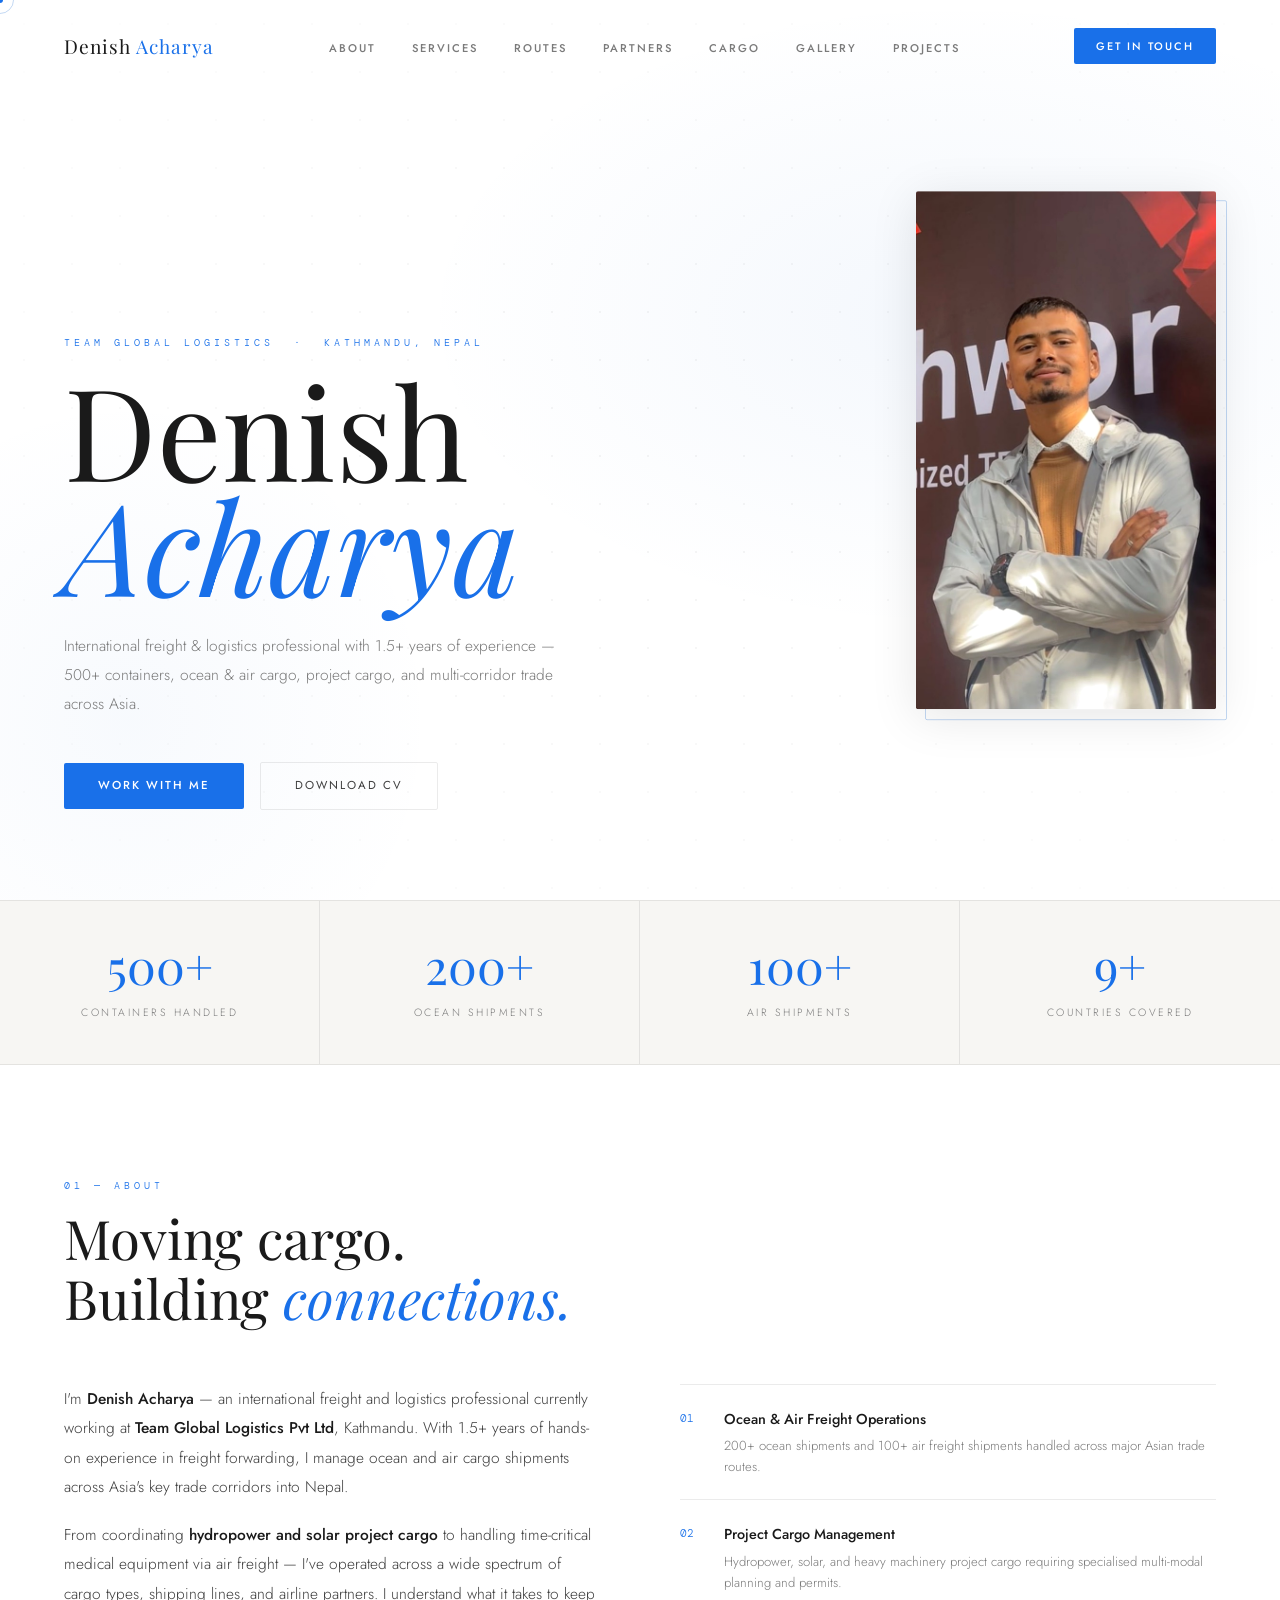
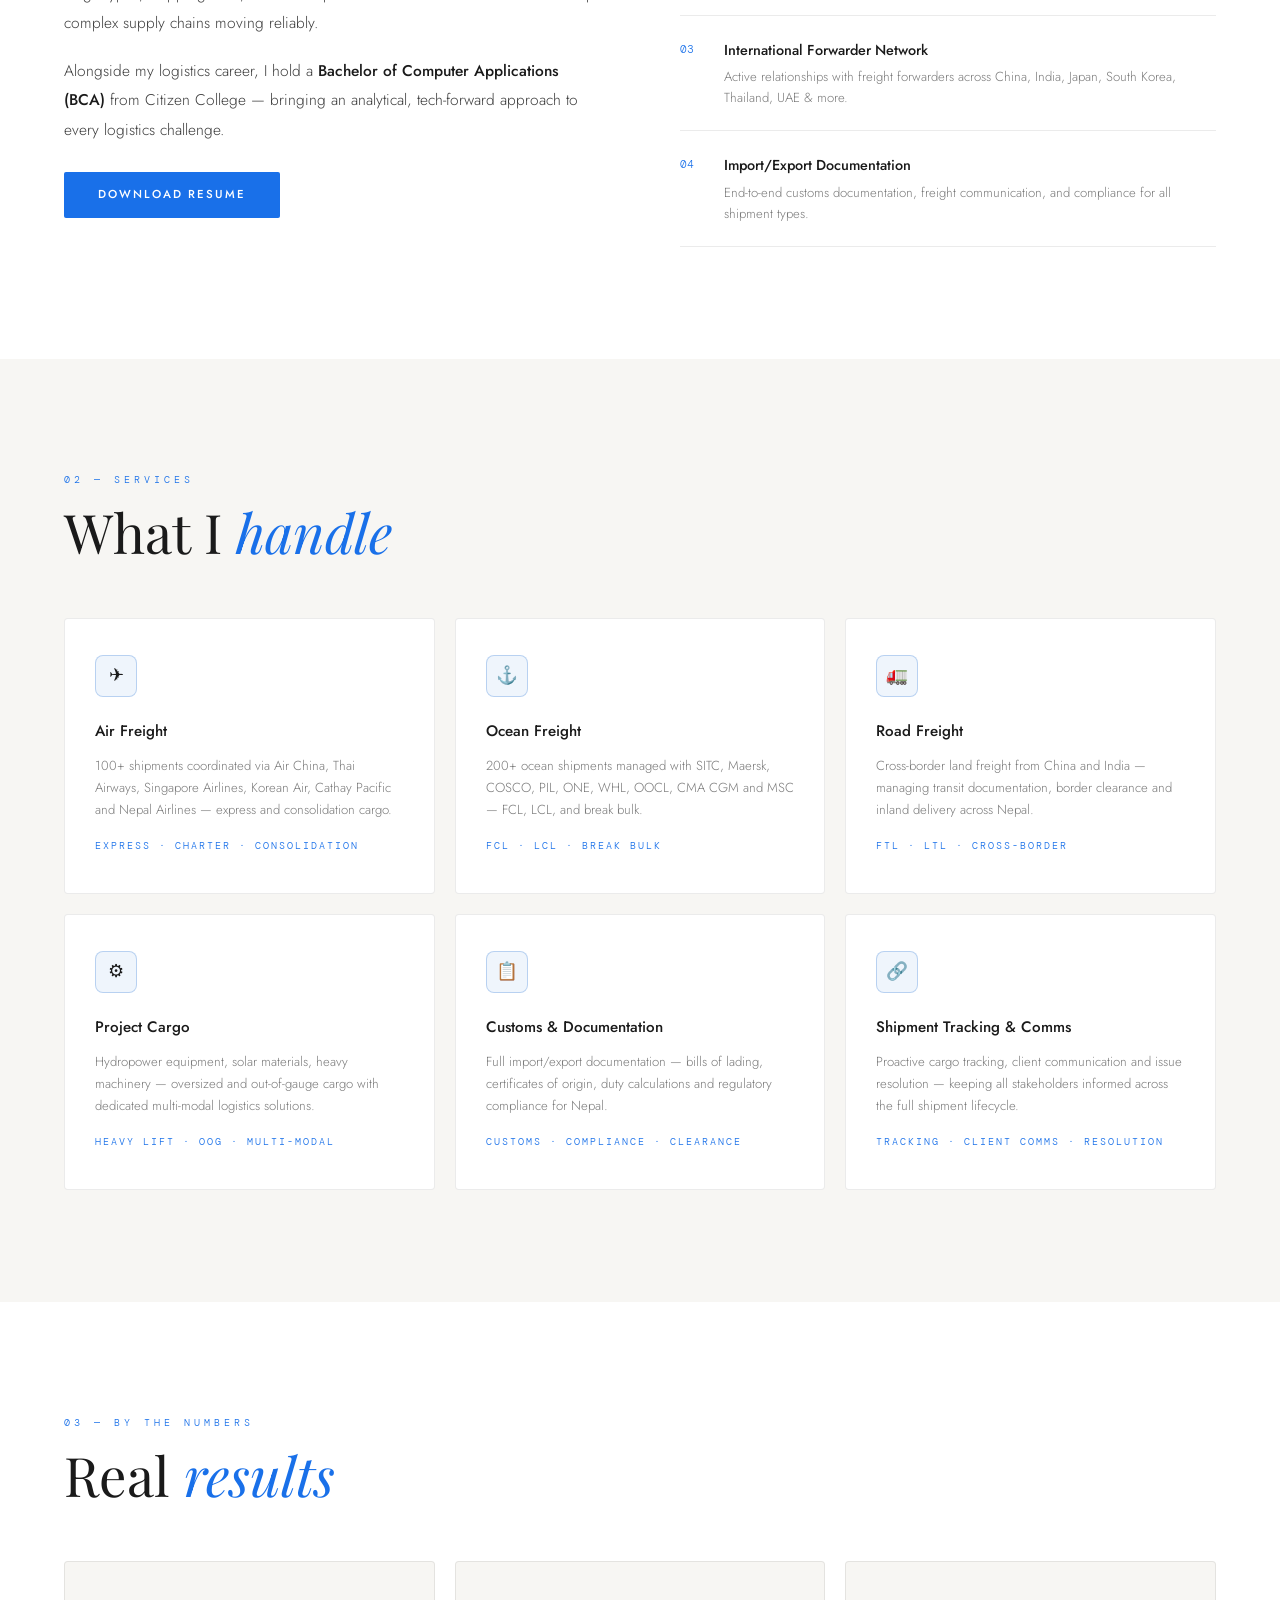
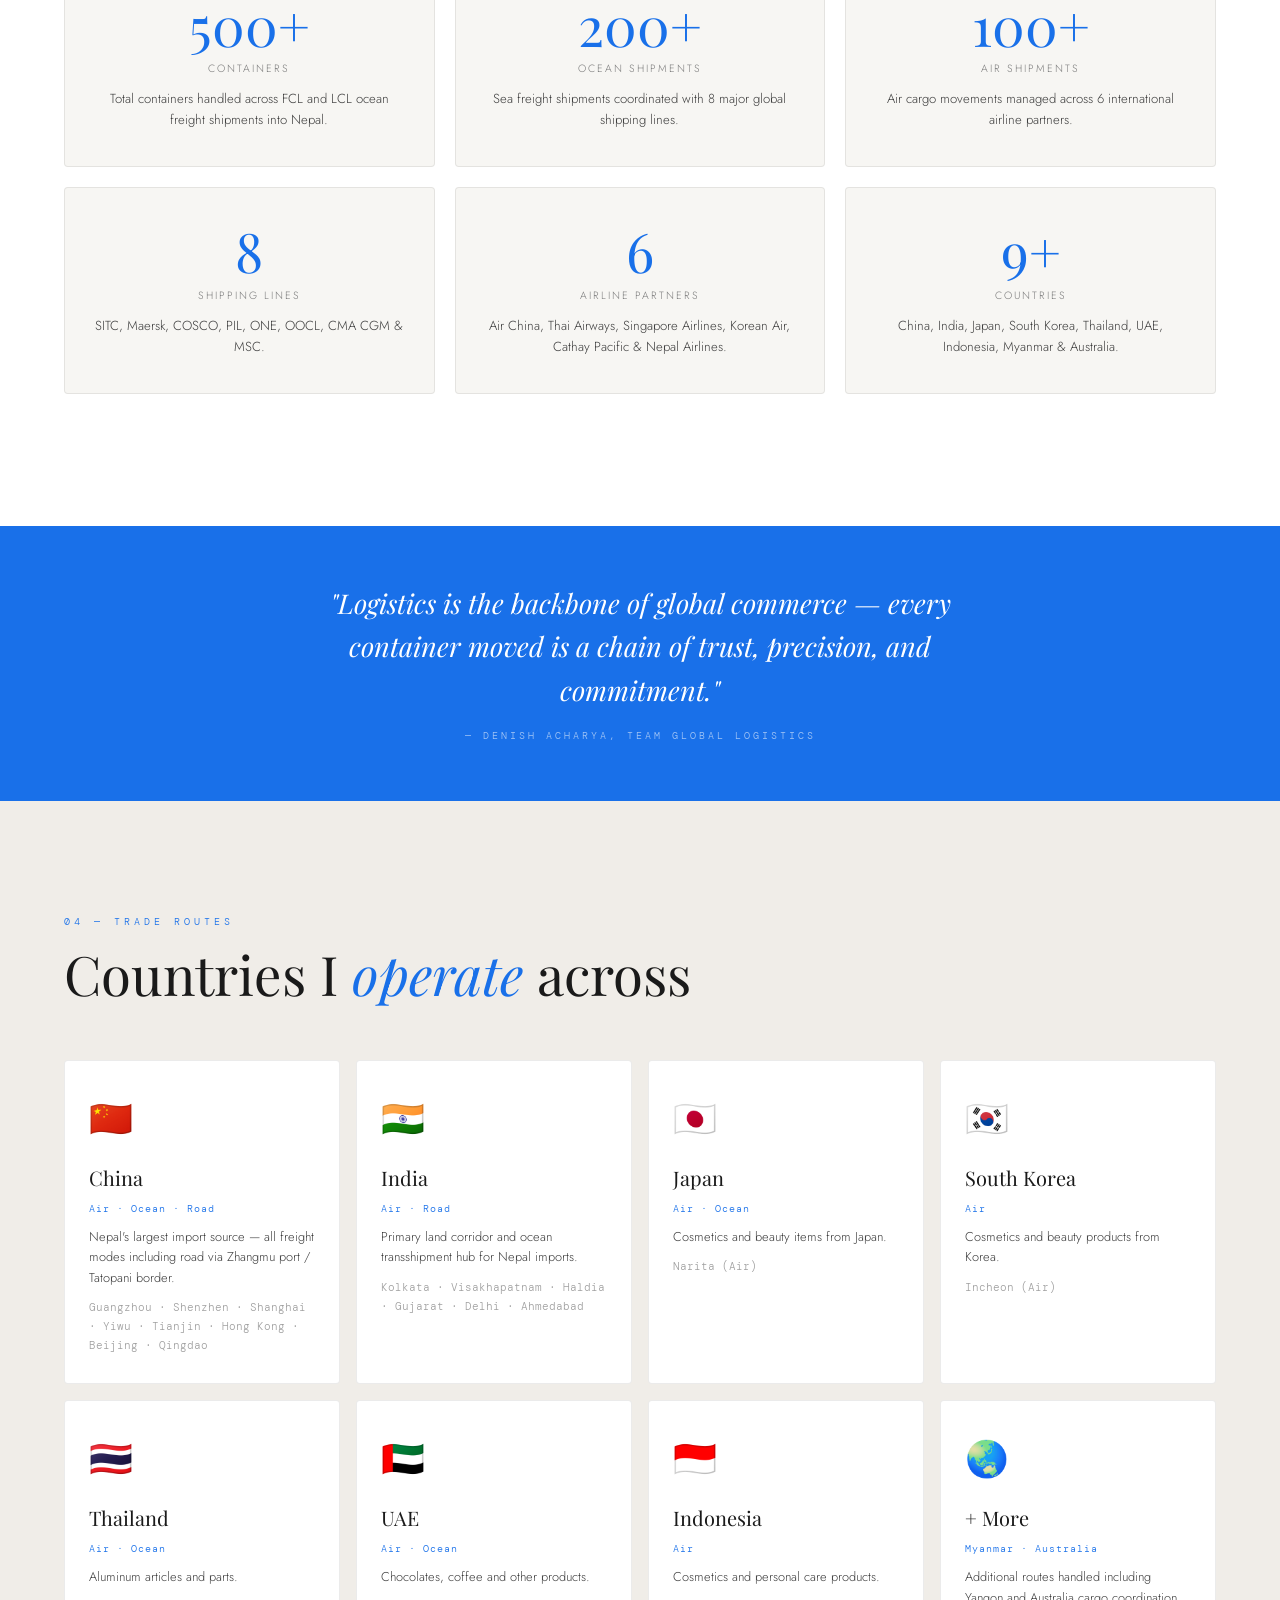
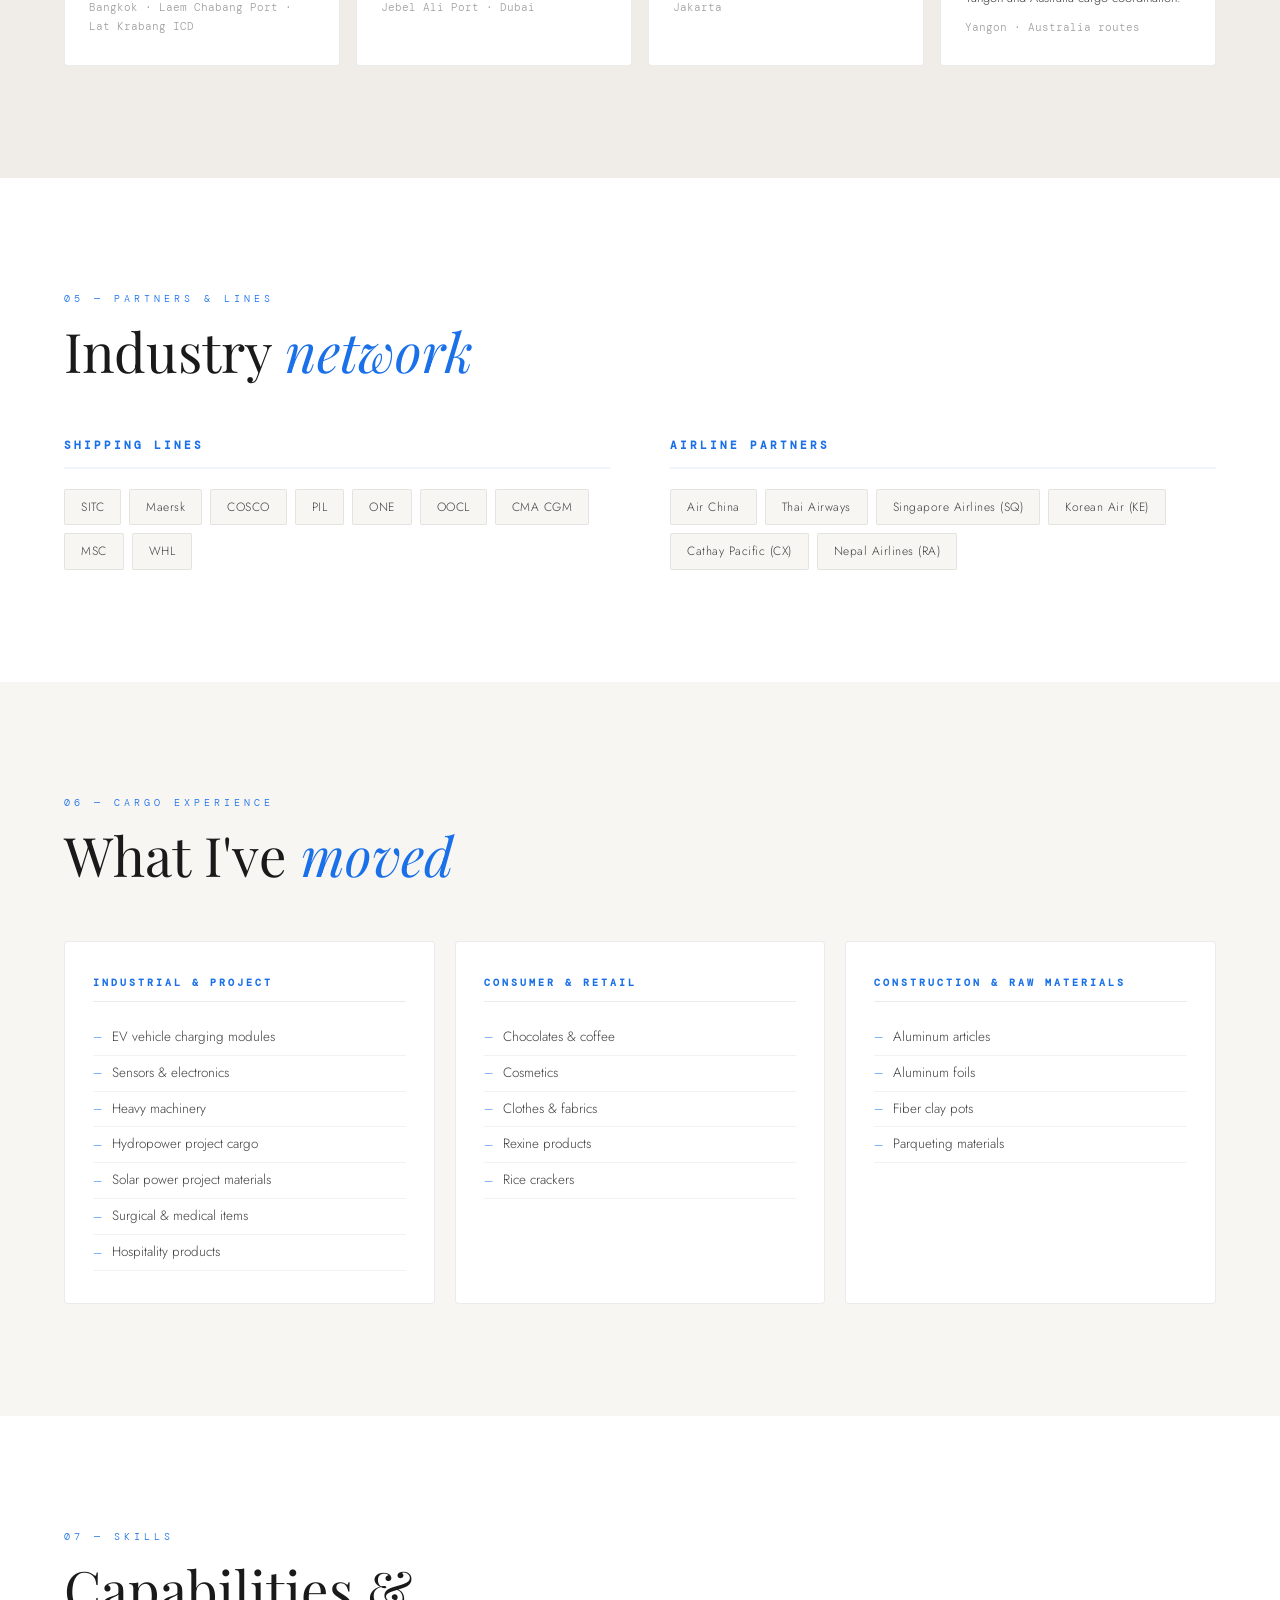
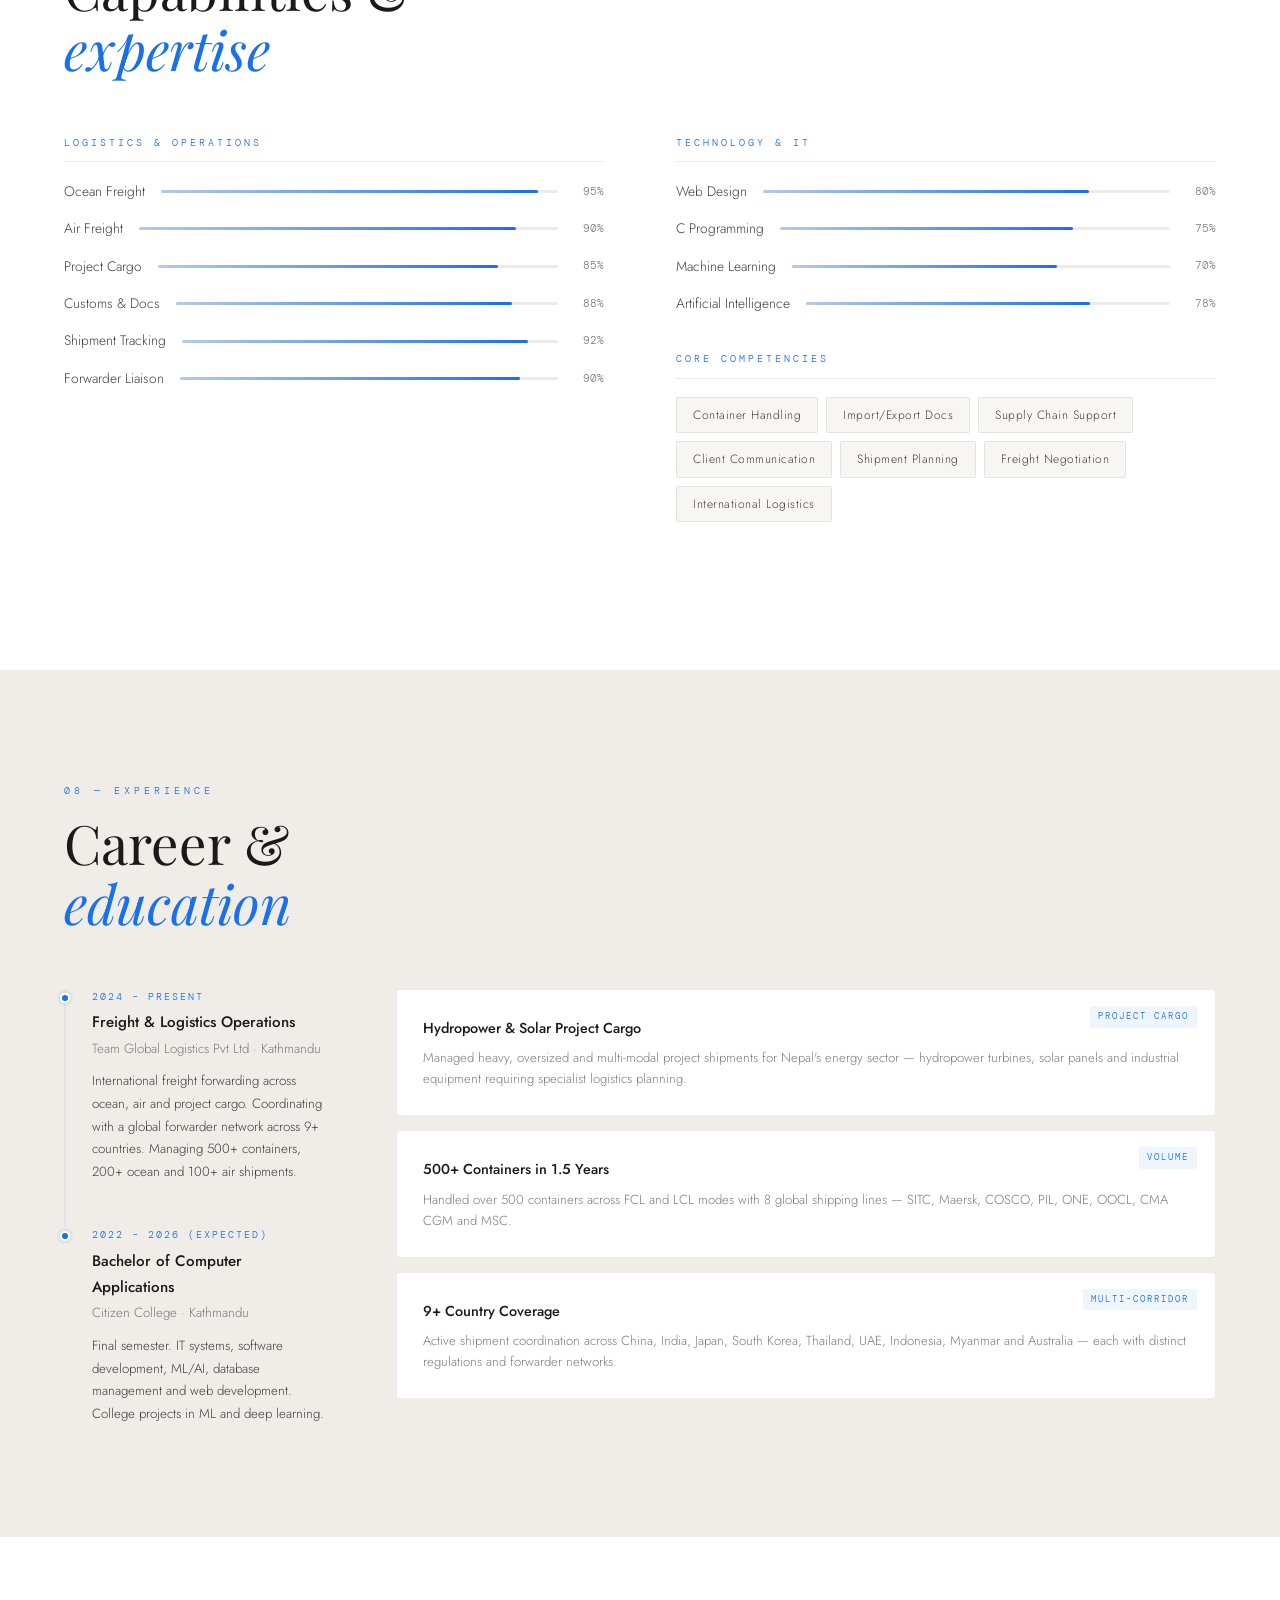
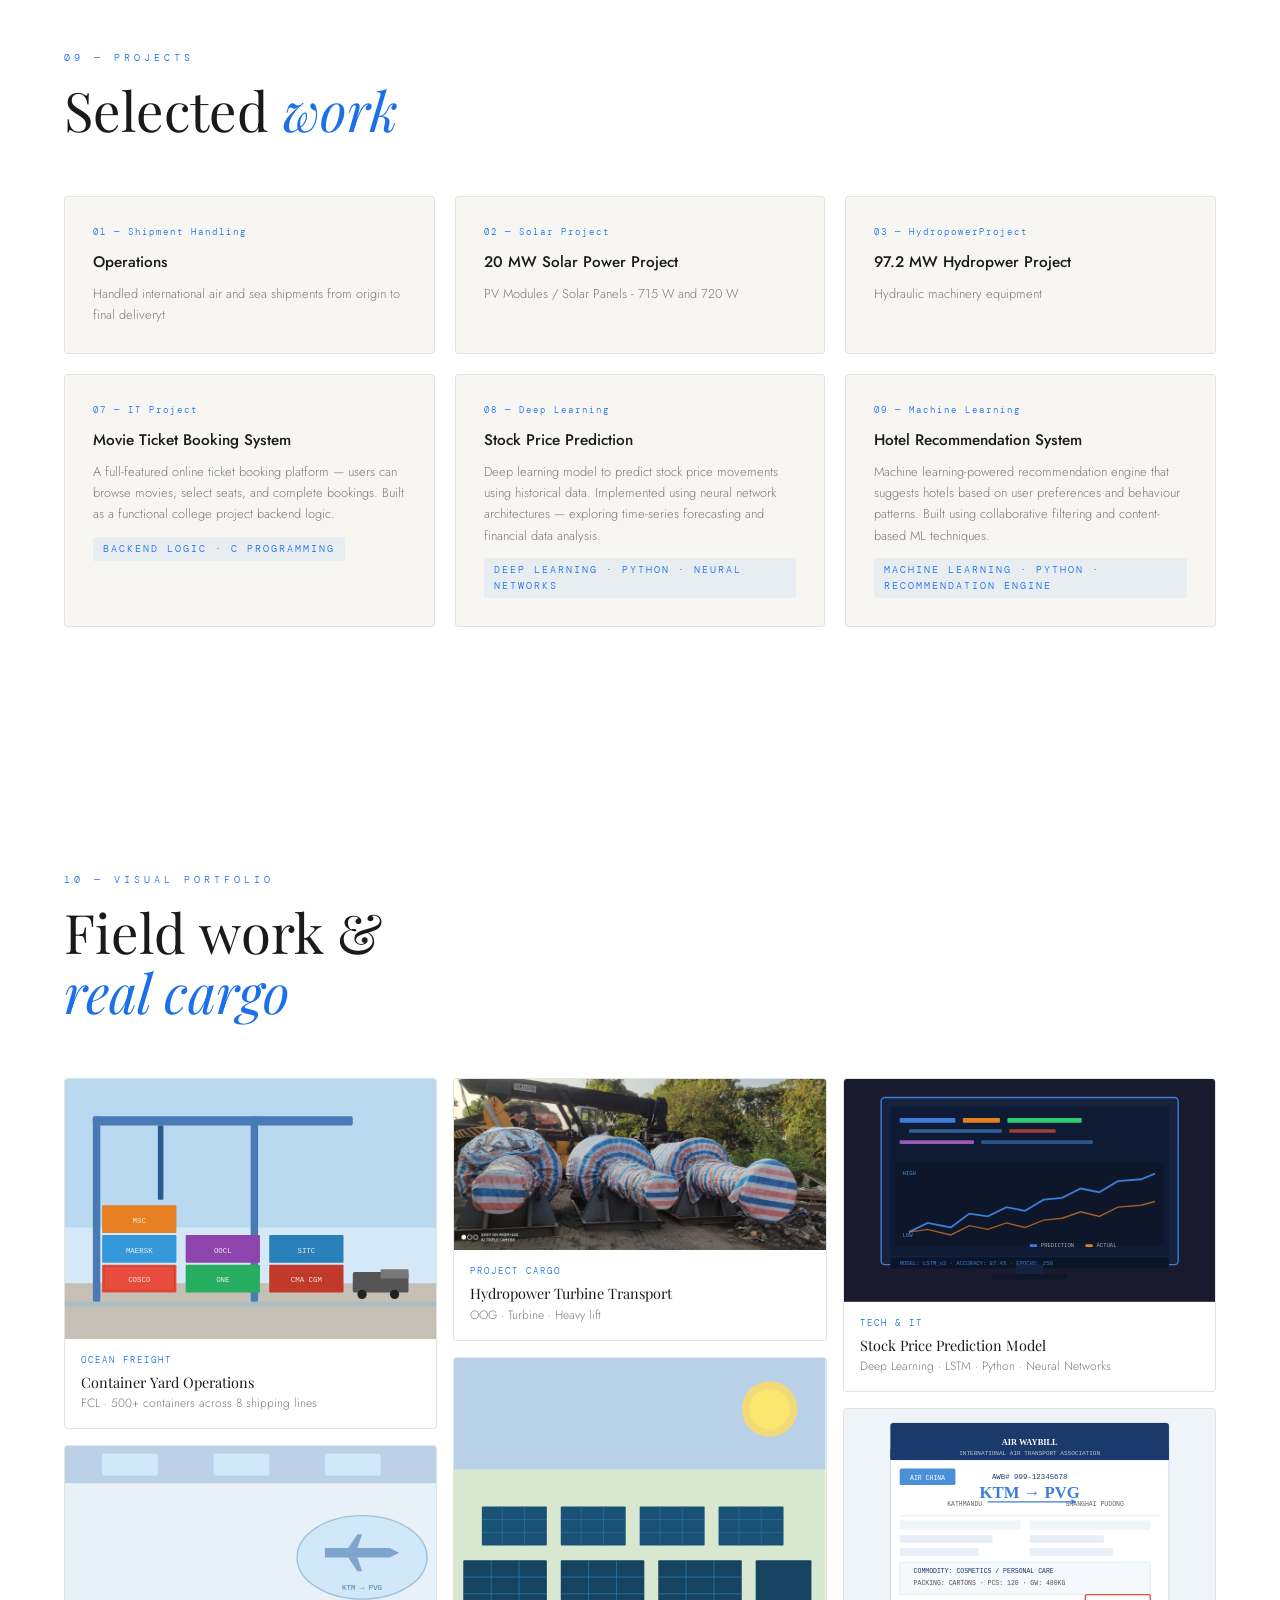
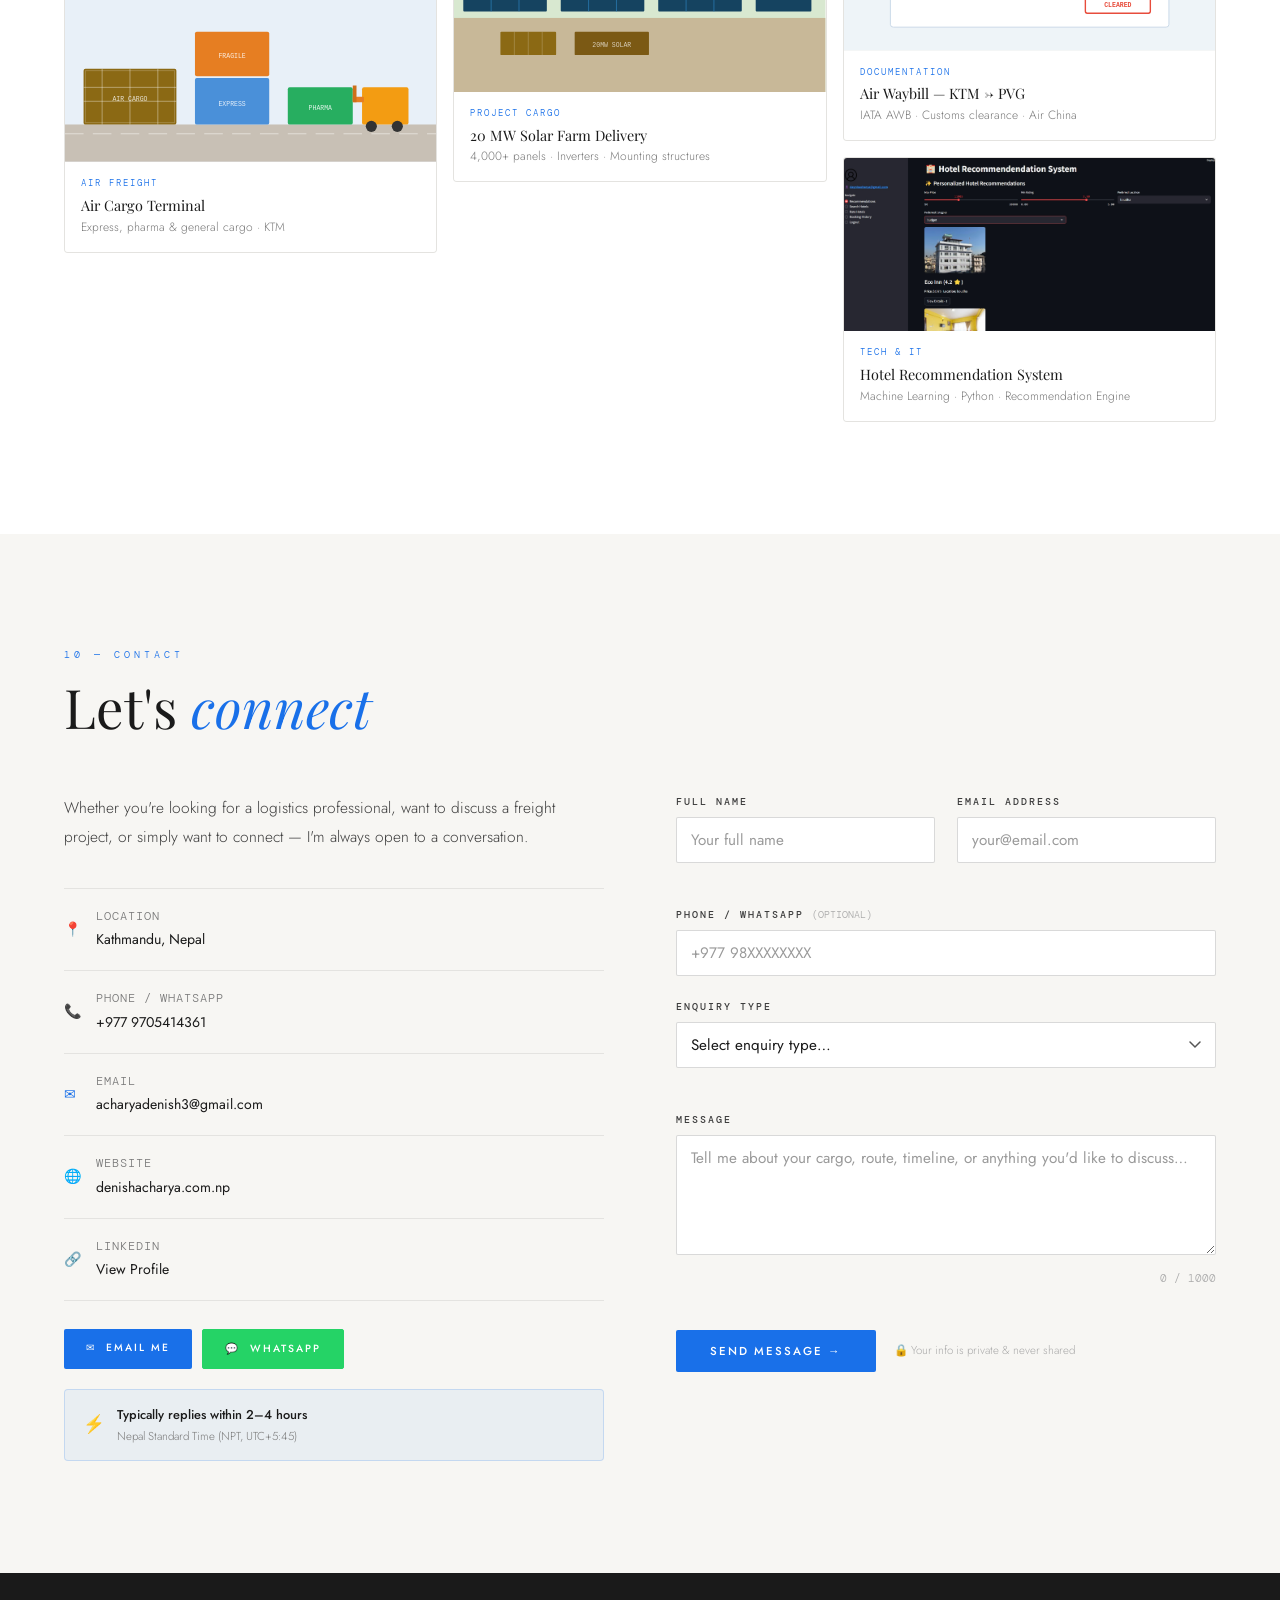
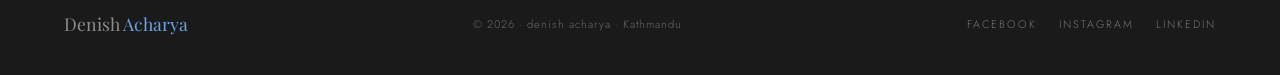
==== index.html @ 528b3b92 "Rename index (8).html to index.html" ====
<!DOCTYPE html>
<html lang="en">

<head>
  <title>Denish Acharya — International Freight & Logistics</title>
  <meta charset="UTF-8">
  <meta name="google-site-verification" content="AvBt_YIwd3i83rJBXNy8ZVlLu--GFw_C1PhlJ1NMUXY" />
  <meta name="viewport" content="width=device-width, initial-scale=1">
  <meta name="description"
    content="Denish Acharya — International Freight & Logistics Professional at Team Global Logistics Pvt Ltd, Kathmandu. 500+ containers, 200+ ocean shipments, air & project cargo across Asia.">
  <link rel="icon" href="icon1.jpg">
  <link rel="preconnect" href="https://fonts.googleapis.com">
  <link
    href="https://fonts.googleapis.com/css2?family=Playfair+Display:ital,wght@0,400;0,500;0,600;1,400;1,500&family=Jost:wght@300;400;500;600&family=DM+Mono:wght@400;500&display=swap"
    rel="stylesheet">
  <style>
    *,
    *::before,
    *::after {
      box-sizing: border-box;
      margin: 0;
      padding: 0;
    }

    :root {
      --bg: #ffffff;
      --bg2: #f7f6f3;
      --bg3: #f0ede8;
      --surface: #fafaf8;
      --card: #ffffff;
      --border: rgba(0, 0, 0, 0.08);
      --border2: rgba(0, 0, 0, 0.05);
      --blue: #1970e9;
      --blue-dim: rgba(59, 125, 216, 0.08);
      --blue-line: rgba(59, 125, 216, 0.3);
      --ink: #1a1a1a;
      --ink2: #3d3d3d;
      --muted: #7a7a7a;
      --soft: #a0a0a0;
      --shadow: 0 2px 24px rgba(0, 0, 0, 0.07);
      --shadow-lg: 0 8px 48px rgba(0, 0, 0, 0.1);
    }

    html {
      scroll-behavior: smooth;
    }

    body {
      background: var(--bg);
      color: var(--ink);
      font-family: 'Jost', sans-serif;
      font-weight: 300;
      line-height: 1.7;
      overflow-x: hidden;
      cursor: none;
    }

    

    /* ── CURSOR ── */
    .cursor {
      width: 6px;
      height: 6px;
      background: var(--blue);
      border-radius: 50%;
      position: fixed;
      pointer-events: none;
      z-index: 9999;
      transform: translate(-50%, -50%);
      transition: width .2s, height .2s;
    }

    .cursor-ring {
      width: 28px;
      height: 28px;
      border: 1px solid var(--blue-line);
      border-radius: 50%;
      position: fixed;
      pointer-events: none;
      z-index: 9998;
      transform: translate(-50%, -50%);
      transition: width .3s, height .3s;
    }

    

    /* ── NAV ── */
    nav {
      position: fixed;
      top: 0;
      left: 0;
      right: 0;
      z-index: 100;
      display: flex;
      align-items: center;
      justify-content: space-between;
      padding: 28px 64px;
      transition: all .4s;
    }

    nav.scrolled {
      padding: 15px 64px;
      background: rgba(255, 255, 255, 0.96);
      border-bottom: 1px solid var(--border);
      backdrop-filter: blur(16px);
      box-shadow: 0 1px 20px rgba(0, 0, 0, 0.06);
    }

    .nav-logo {
      font-family: 'Playfair Display', serif;
      font-size: 1.2rem;
      letter-spacing: 1px;
      color: var(--ink);
      text-decoration: none;
    }

    .nav-logo span {
      color: var(--blue);
    }

    .nav-links {
      display: flex;
      gap: 36px;
      list-style: none;
    }

    .nav-links a {
      font-size: .7rem;
      letter-spacing: 2px;
      text-transform: uppercase;
      color: var(--muted);
      text-decoration: none;
      font-weight: 500;
      transition: color .3s;
    }

    .nav-links a:hover {
      color: var(--blue);
    }

    .nav-cta {
      font-size: .68rem;
      letter-spacing: 2px;
      text-transform: uppercase;
      background: var(--blue);
      color: #fff;
      padding: 9px 22px;
      text-decoration: none;
      font-weight: 500;
      border-radius: 2px;
      transition: background .3s, transform .2s;
    }

    .nav-cta:hover {
      background: #2b6dc5;
      transform: translateY(-1px);
    }

    .mob-btn {
      display: none;
      background: none;
      border: none;
      color: var(--ink);
      font-size: 1.3rem;
      cursor: pointer;
    }

    .mob-menu {
      display: none;
      position: fixed;
      inset: 0;
      background: var(--bg);
      z-index: 200;
      flex-direction: column;
      align-items: center;
      justify-content: center;
      gap: 36px;
    }

    .mob-menu.open {
      display: flex;
    }

    .mob-menu a {
      font-family: 'Playfair Display', serif;
      font-size: 2.4rem;
      font-weight: 400;
      color: var(--ink);
      text-decoration: none;
      transition: color .3s;
    }

    .mob-menu a:hover {
      color: var(--blue);
    }

    .mob-close {
      position: absolute;
      top: 28px;
      right: 36px;
      background: none;
      border: none;
      color: var(--muted);
      font-size: 1.5rem;
      cursor: pointer;
    }

    

    /* ── HERO ── */
    #home {
      min-height: 100vh;
      display: flex;
      flex-direction: column;
      justify-content: flex-end;
      padding: 0 64px 90px;
      position: relative;
      overflow: hidden;
      background: var(--bg);
    }

    .hero-bg {
      position: absolute;
      inset: 0;
      background:
        radial-gradient(ellipse 60% 50% at 75% 35%, rgba(59, 125, 216, .06), transparent 70%),
        radial-gradient(ellipse 40% 60% at 10% 80%, rgba(59, 125, 216, .04), transparent 60%);
    }

    /* Subtle dot grid */
    .hero-grid {
      position: absolute;
      inset: 0;
      background-image: radial-gradient(circle, rgba(0, 0, 0, .1) 1px, transparent 1px);
      background-size: 48px 48px;
      mask-image: radial-gradient(ellipse 80% 80% at 50% 50%, black 20%, transparent 100%);
      opacity: .4;
    }

    /* Animated lines */
    .rl {
      position: absolute;
      height: 1px;
      background: linear-gradient(90deg, transparent, var(--blue-line), transparent);
      opacity: 0;
      animation: rf 8s ease-in-out infinite;
    }

    .rl:nth-child(1) {
      top: 28%;
      width: 40%;
      left: 35%;
      animation-delay: 0s;
    }

    .rl:nth-child(2) {
      top: 46%;
      width: 26%;
      left: 54%;
      animation-delay: 2.5s;
    }

    .rl:nth-child(3) {
      top: 65%;
      width: 32%;
      left: 24%;
      animation-delay: 5s;
    }

    @keyframes rf {

      0%,
      100% {
        opacity: 0;
        transform: translateX(-12px);
      }

      50% {
        opacity: 1;
        transform: translateX(0);
      }
    }

    .hero-eyebrow {
      font-family: 'DM Mono', monospace;
      font-size: .65rem;
      color: var(--blue);
      letter-spacing: 4px;
      text-transform: uppercase;
      margin-bottom: 20px;
      opacity: 0;
      animation: fu .8s .3s ease forwards;
    }

    .hero-name {
      font-family: 'Playfair Display', serif;
      font-size: clamp(4rem, 10vw, 9rem);
      font-weight: 400;
      line-height: .9;
      color: var(--ink);
      margin-bottom: 30px;
      opacity: 0;
      animation: fu .8s .5s ease forwards;
    }

    .hero-name em {
      font-style: italic;
      color: var(--blue);
    }

    .hero-desc {
      max-width: 500px;
      font-size: .97rem;
      color: var(--muted);
      line-height: 1.85;
      margin-bottom: 44px;
      opacity: 0;
      animation: fu .8s .7s ease forwards;
    }

    .hero-actions {
      display: flex;
      gap: 16px;
      align-items: center;
      flex-wrap: wrap;
      opacity: 0;
      animation: fu .8s .9s ease forwards;
    }

    .btn-p {
      display: inline-block;
      padding: 13px 34px;
      background: var(--blue);
      color: #fff;
      text-decoration: none;
      font-size: .72rem;
      letter-spacing: 2px;
      text-transform: uppercase;
      font-weight: 500;
      border-radius: 2px;
      transition: background .3s, transform .2s;
      border: none;
      cursor: pointer;
      font-family: 'Jost', sans-serif;
    }

    .btn-p:hover {
      background: #2b6dc5;
      transform: translateY(-2px);
    }

    .btn-g {
      display: inline-block;
      padding: 13px 34px;
      border: 1px solid var(--border);
      color: var(--ink2);
      text-decoration: none;
      font-size: .72rem;
      letter-spacing: 2px;
      text-transform: uppercase;
      font-weight: 400;
      border-radius: 2px;
      transition: border-color .3s, color .3s, background .3s;
    }

    .btn-g:hover {
      border-color: var(--blue);
      color: var(--blue);
      background: var(--blue-dim);
    }

    .hero-scroll {
      position: absolute;
      bottom: 40px;
      right: 64px;
      display: flex;
      flex-direction: column;
      align-items: center;
      gap: 10px;
      opacity: 0;
      animation: fu .8s 1.2s ease forwards;
    }

    .hero-scroll span {
      font-size: .6rem;
      letter-spacing: 3px;
      text-transform: uppercase;
      color: var(--soft);
      writing-mode: vertical-rl;
    }

    .sline {
      width: 1px;
      height: 52px;
      background: linear-gradient(to bottom, var(--blue-line), transparent);
      animation: sp 2.2s ease-in-out infinite;
    }

    @keyframes sp {

      0%,
      100% {
        opacity: .4;
        transform: scaleY(1);
      }

      50% {
        opacity: 1;
        transform: scaleY(.5);
      }
    }

    .hero-photo {
      position: absolute;
      right: 64px;
      top: 50%;
      transform: translateY(-50%);
      width: 300px;
      opacity: 0;
      animation: fi 1s .55s ease forwards;
    }

    .hero-photo img {
      width: 100%;
      display: block;
      border-radius: 2px;
      filter: contrast(1.04);
      box-shadow: var(--shadow-lg);
    }

    .hero-photo::before {
      content: '';
      position: absolute;
      inset: -1px;
      border: 1px solid var(--blue-line);
      transform: translate(10px, 10px);
      z-index: -1;
      border-radius: 2px;
    }

    

    /* ── STATS BAND ── */
    .stats-band {
      border-top: 1px solid var(--border);
      border-bottom: 1px solid var(--border);
      display: grid;
      grid-template-columns: repeat(4, 1fr);
      background: var(--bg2);
    }

    .si {
      padding: 40px 28px;
      border-right: 1px solid var(--border);
      text-align: center;
    }

    .si:last-child {
      border-right: none;
    }

    .sn {
      font-family: 'Playfair Display', serif;
      font-size: 3rem;
      font-weight: 400;
      color: var(--blue);
      line-height: 1;
      display: block;
      margin-bottom: 8px;
    }

    .sl {
      font-size: .66rem;
      letter-spacing: 2.5px;
      text-transform: uppercase;
      color: var(--muted);
    }

    

    /* ── SHARED SECTION STYLES ── */
    section {
      padding: 112px 64px;
    }

    

    .stag {
      font-family: 'DM Mono', monospace;
      font-size: .63rem;
      letter-spacing: 4px;
      text-transform: uppercase;
      color: var(--blue);
      margin-bottom: 14px;
      display: block;
    }

    .stitle {
      font-family: 'Playfair Display', serif;
      font-size: clamp(2rem, 4.5vw, 3.4rem);
      font-weight: 400;
      line-height: 1.1;
      color: var(--ink);
      margin-bottom: 56px;
    }

    .stitle em {
      font-style: italic;
      color: var(--blue);
    }

    /* Divider line */
    .title-line {
      width: 48px;
      height: 2px;
      background: var(--blue);
      margin-bottom: 48px;
      margin-top: -36px;
    }

    /* ── ABOUT ── */
    #about {
      background: var(--bg);
    }

    .about-grid {
      display: grid;
      grid-template-columns: 1fr 1fr;
      gap: 80px;
      align-items: start;
    }

    .atext p {
      font-size: .97rem;
      color: var(--ink2);
      line-height: 1.9;
      margin-bottom: 18px;
    }

    .atext p strong {
      color: var(--ink);
      font-weight: 500;
    }

    .elist {
      list-style: none;
    }

    .elist li {
      display: flex;
      gap: 18px;
      align-items: flex-start;
      padding: 22px 0;
      border-bottom: 1px solid var(--border);
    }

    .elist li:first-child {
      border-top: 1px solid var(--border);
    }

    .enum {
      font-family: 'DM Mono', monospace;
      font-size: .66rem;
      color: var(--blue);
      min-width: 26px;
      padding-top: 3px;
    }

    .econt h4 {
      font-size: .9rem;
      font-weight: 500;
      color: var(--ink);
      margin-bottom: 4px;
    }

    .econt p {
      font-size: .82rem;
      color: var(--muted);
      line-height: 1.6;
    }

    

    /* ── SERVICES ── */
    #services {
      background: var(--bg2);
    }

    .sgrid {
      display: grid;
      grid-template-columns: repeat(3, 1fr);
      gap: 20px;
    }

    .scard {
      background: var(--card);
      padding: 36px 30px;
      border: 1px solid var(--border);
      border-radius: 4px;
      position: relative;
      transition: box-shadow .3s, transform .3s, border-color .3s;
    }

    .scard:hover {
      box-shadow: var(--shadow-lg);
      transform: translateY(-4px);
      border-color: var(--blue-line);
    }

    .scard::after {
      content: '';
      position: absolute;
      top: 0;
      left: 0;
      right: 0;
      height: 3px;
      background: var(--blue);
      border-radius: 4px 4px 0 0;
      transform: scaleX(0);
      transition: transform .4s ease;
      transform-origin: left;
    }

    .scard:hover::after {
      transform: scaleX(1);
    }

    .sico {
      width: 42px;
      height: 42px;
      background: var(--blue-dim);
      border: 1px solid var(--blue-line);
      border-radius: 8px;
      display: flex;
      align-items: center;
      justify-content: center;
      margin-bottom: 22px;
      font-size: 1.1rem;
      transition: background .3s;
    }

    .scard:hover .sico {
      background: rgba(59, 125, 216, .14);
    }

    .scard h3 {
      font-size: .95rem;
      font-weight: 500;
      color: var(--ink);
      margin-bottom: 10px;
    }

    .scard p {
      font-size: .82rem;
      color: var(--muted);
      line-height: 1.7;
    }

    .stk {
      display: inline-block;
      margin-top: 16px;
      font-family: 'DM Mono', monospace;
      font-size: .6rem;
      letter-spacing: 2px;
      color: var(--blue);
      text-transform: uppercase;
    }

    

    

    /* ── NUMBERS ── */
    #numbers {
      background: var(--bg);
    }

    .ngrid {
      display: grid;
      grid-template-columns: repeat(3, 1fr);
      gap: 20px;
      margin-bottom: 20px;
    }

    .ncard {
      background: var(--bg2);
      padding: 36px 28px;
      border: 1px solid var(--border);
      border-radius: 4px;
      text-align: center;
      transition: box-shadow .3s, transform .2s;
    }

    .ncard:hover {
      box-shadow: var(--shadow);
      transform: translateY(-2px);
    }

    .nbig {
      font-family: 'Playfair Display', serif;
      font-size: 3.4rem;
      font-weight: 400;
      color: var(--blue);
      line-height: 1;
      display: block;
      margin-bottom: 8px;
    }

    .nsub {
      font-size: .66rem;
      letter-spacing: 2px;
      text-transform: uppercase;
      color: var(--muted);
      display: block;
      margin-bottom: 10px;
    }

    .ndesc {
      font-size: .82rem;
      color: var(--ink2);
      line-height: 1.6;
    }

    

    /* ── ROUTES ── */
    #routes {
      background: var(--bg3);
    }

    .cgrid {
      display: grid;
      grid-template-columns: repeat(4, 1fr);
      gap: 16px;
    }

    .ccard {
      background: var(--card);
      padding: 28px 24px;
      border: 1px solid var(--border);
      border-radius: 4px;
      transition: box-shadow .3s, transform .2s, border-color .3s;
    }

    .ccard:hover {
      box-shadow: var(--shadow);
      transform: translateY(-3px);
      border-color: var(--blue-line);
    }

    .cflag {
      font-size: 2.2rem;
      margin-bottom: 12px;
      display: block;
    }

    .cname {
      font-family: 'Playfair Display', serif;
      font-size: 1.25rem;
      font-weight: 400;
      color: var(--ink);
      margin-bottom: 5px;
    }

    .cmodes {
      font-size: .63rem;
      font-family: 'DM Mono', monospace;
      color: var(--blue);
      letter-spacing: 1px;
      margin-bottom: 10px;
    }

    .cdesc {
      font-size: .8rem;
      color: var(--ink2);
      line-height: 1.6;
      margin-bottom: 10px;
    }

    .cports {
      font-size: .7rem;
      font-family: 'DM Mono', monospace;
      color: var(--soft);
      line-height: 1.7;
    }

    

    

    /* ── PARTNERS ── */
    #partners {
      background: var(--bg);
    }

    .pgrid2 {
      display: grid;
      grid-template-columns: 1fr 1fr;
      gap: 60px;
    }

    .pblock h3 {
      font-size: .66rem;
      letter-spacing: 3px;
      text-transform: uppercase;
      color: var(--blue);
      margin-bottom: 20px;
      padding-bottom: 12px;
      border-bottom: 2px solid var(--blue-dim);
      font-family: 'DM Mono', monospace;
    }

    .pills {
      display: flex;
      flex-wrap: wrap;
      gap: 8px;
    }

    .pill {
      padding: 7px 16px;
      background: var(--bg2);
      border: 1px solid var(--border);
      border-radius: 2px;
      font-size: .75rem;
      color: var(--ink2);
      letter-spacing: .5px;
      transition: border-color .3s, color .3s, background .3s;
    }

    .pill:hover {
      border-color: var(--blue);
      color: var(--blue);
      background: var(--blue-dim);
    }

    

    /* ── CARGO ── */
    #cargo {
      background: var(--bg2);
    }

    .cargo-grid {
      display: grid;
      grid-template-columns: repeat(3, 1fr);
      gap: 20px;
    }

    .cargo-cat {
      background: var(--card);
      padding: 32px 28px;
      border: 1px solid var(--border);
      border-radius: 4px;
      transition: box-shadow .3s;
    }

    .cargo-cat:hover {
      box-shadow: var(--shadow);
    }

    .cargo-cat h3 {
      font-size: .63rem;
      letter-spacing: 3px;
      text-transform: uppercase;
      color: var(--blue);
      margin-bottom: 18px;
      padding-bottom: 10px;
      border-bottom: 1px solid var(--border);
      font-family: 'DM Mono', monospace;
    }

    .cargo-cat ul {
      list-style: none;
    }

    .cargo-cat ul li {
      font-size: .84rem;
      color: var(--ink2);
      padding: 6px 0;
      border-bottom: 1px solid var(--border2);
      display: flex;
      align-items: center;
      gap: 10px;
    }

    .cargo-cat ul li::before {
      content: '—';
      color: var(--blue);
      font-size: .65rem;
      flex-shrink: 0;
    }

    

    /* ── SKILLS ── */
    #skills {
      background: var(--bg);
    }

    .skills2 {
      display: grid;
      grid-template-columns: 1fr 1fr;
      gap: 72px;
    }

    .sg {
      margin-bottom: 36px;
    }

    .sgl {
      font-family: 'DM Mono', monospace;
      font-size: .6rem;
      letter-spacing: 3px;
      text-transform: uppercase;
      color: var(--blue);
      margin-bottom: 18px;
      padding-bottom: 10px;
      border-bottom: 1px solid var(--border);
    }

    .sr {
      display: flex;
      align-items: center;
      justify-content: space-between;
      margin-bottom: 14px;
    }

    .snm {
      font-size: .86rem;
      color: var(--ink2);
      white-space: nowrap;
    }

    .sbo {
      flex: 1;
      height: 3px;
      background: var(--border);
      margin: 0 16px;
      border-radius: 2px;
    }

    .sbi {
      height: 100%;
      background: linear-gradient(90deg, var(--blue-line), var(--blue));
      border-radius: 2px;
      transition: width 1.4s ease;
    }

    .spc {
      font-family: 'DM Mono', monospace;
      font-size: .66rem;
      color: var(--muted);
      min-width: 30px;
      text-align: right;
    }

    

    /* ── EXPERIENCE ── */
    #experience {
      background: var(--bg3);
    }

    .exp-layout {
      display: grid;
      grid-template-columns: 260px 1fr;
      gap: 72px;
    }

    .tle {
      position: relative;
      padding-left: 26px;
      padding-bottom: 44px;
      border-left: 2px solid var(--blue-dim);
    }

    .tle:last-child {
      padding-bottom: 0;
      border-left-color: transparent;
    }

    .tle::before {
      content: '';
      width: 10px;
      height: 10px;
      background: var(--blue);
      border: 2px solid #fff;
      border-radius: 50%;
      position: absolute;
      left: -6px;
      top: 4px;
      box-shadow: 0 0 0 3px var(--blue-dim);
    }

    .tldate {
      font-family: 'DM Mono', monospace;
      font-size: .6rem;
      letter-spacing: 2px;
      color: var(--blue);
      text-transform: uppercase;
      margin-bottom: 5px;
    }

    .tltitle {
      font-size: .95rem;
      font-weight: 500;
      color: var(--ink);
      margin-bottom: 2px;
    }

    .tlorg {
      font-size: .83rem;
      color: var(--muted);
      margin-bottom: 10px;
    }

    .tlbody {
      font-size: .83rem;
      color: var(--ink2);
      line-height: 1.7;
    }

    .hcard {
      background: var(--card);
      border: 1px solid var(--border);
      border-radius: 4px;
      padding: 26px;
      margin-bottom: 14px;
      position: relative;
      transition: border-color .3s, box-shadow .3s;
    }

    .hcard:hover {
      border-color: var(--blue-line);
      box-shadow: var(--shadow);
    }

    .hcard h4 {
      font-size: .9rem;
      font-weight: 500;
      color: var(--ink);
      margin-bottom: 7px;
    }

    .hcard p {
      font-size: .82rem;
      color: var(--muted);
      line-height: 1.6;
    }

    .htag {
      position: absolute;
      top: 16px;
      right: 18px;
      font-family: 'DM Mono', monospace;
      font-size: .58rem;
      color: var(--blue);
      letter-spacing: 2px;
      text-transform: uppercase;
      background: var(--blue-dim);
      padding: 3px 8px;
      border-radius: 2px;
    }

    

    /* ── PROJECTS ── */
    #projects {
      background: var(--bg);
    }

    .pj-grid {
      display: grid;
      grid-template-columns: repeat(3, 1fr);
      gap: 20px;
      margin-bottom: 20px;
    }

    .pj-text {
      background: var(--bg2);
      padding: 28px;
      border: 1px solid var(--border);
      border-radius: 4px;
      position: relative;
      transition: box-shadow .3s, transform .2s, border-color .3s;
    }

    .pj-text:hover {
      box-shadow: var(--shadow);
      transform: translateY(-3px);
      border-color: var(--blue-line);
    }

    .pj-text::before {
      content: '';
      position: absolute;
      top: 0;
      left: 0;
      right: 0;
      height: 3px;
      background: var(--blue);
      border-radius: 4px 4px 0 0;
      transform: scaleX(0);
      transition: transform .4s;
      transform-origin: left;
    }

    .pj-text:hover::before {
      transform: scaleX(1);
    }

    .pjn {
      font-family: 'DM Mono', monospace;
      font-size: .58rem;
      color: var(--blue);
      letter-spacing: 2px;
      margin-bottom: 8px;
    }

    .pjt {
      font-size: .96rem;
      font-weight: 500;
      color: var(--ink);
      margin-bottom: 8px;
    }

    .pjs {
      font-size: .8rem;
      color: var(--muted);
      line-height: 1.65;
    }

    .it-tag {
      display: inline-block;
      margin-top: 12px;
      font-family: 'DM Mono', monospace;
      font-size: .6rem;
      letter-spacing: 2px;
      color: var(--blue);
      text-transform: uppercase;
      background: var(--blue-dim);
      padding: 4px 10px;
      border-radius: 2px;
    }

    

    

    /* ── CONTACT ── */
    #contact {
      background: var(--bg2);
    }

    .clayout {
      display: grid;
      grid-template-columns: 1fr 1fr;
      gap: 72px;
    }

    .cinfo p {
      font-size: .97rem;
      color: var(--ink2);
      line-height: 1.9;
      margin-bottom: 36px;
    }

    .cdet {
      display: flex;
      align-items: center;
      gap: 14px;
      padding: 18px 0;
      border-bottom: 1px solid var(--border);
      color: var(--ink2);
      font-size: .88rem;
    }

    .cdet:first-of-type {
      border-top: 1px solid var(--border);
    }

    .cico {
      color: var(--blue);
      min-width: 18px;
    }

    .cdet a {
      color: var(--ink2);
      text-decoration: none;
      transition: color .3s;
    }

    .cdet a:hover {
      color: var(--blue);
    }

    .fg {
      margin-bottom: 22px;
    }

    .fg label {
      display: block;
      font-size: .63rem;
      letter-spacing: 2px;
      text-transform: uppercase;
      color: var(--ink2);
      margin-bottom: 7px;
      font-family: 'DM Mono', monospace;
      font-weight: 500;
    }

    .fg input,
    .fg textarea,
    .fg select {
      width: 100%;
      background: #ffffff;
      border: 1px solid rgba(0, 0, 0, 0.15);
      border-radius: 2px;
      padding: 11px 14px;
      color: #1a1a1a;
      font-family: 'Jost', sans-serif;
      font-size: .95rem;
      font-weight: 400;
      transition: border-color .3s, box-shadow .3s;
      outline: none;
      -webkit-appearance: none;
      appearance: none;
    }

    .fg input::placeholder,
    .fg textarea::placeholder {
      color: #9a9a9a;
    }

    .fg select {
      cursor: pointer;
      background-image: url("data:image/svg+xml,%3Csvg xmlns='http://www.w3.org/2000/svg' width='12' height='8' viewBox='0 0 12 8'%3E%3Cpath d='M1 1l5 5 5-5' stroke='%23555' stroke-width='1.5' fill='none' stroke-linecap='round'/%3E%3C/svg%3E");
      background-repeat: no-repeat;
      background-position: right 14px center;
      padding-right: 36px;
    }

    .fg select option {
      color: #1a1a1a;
      background: #ffffff;
    }

    .fg input:focus,
    .fg textarea:focus,
    .fg select:focus {
      border-color: var(--blue);
      box-shadow: 0 0 0 3px rgba(25, 112, 233, 0.1);
    }

    .fg textarea {
      resize: vertical;
      min-height: 120px;
    }

    .frow {
      display: grid;
      grid-template-columns: 1fr 1fr;
      gap: 22px;
    }

    /* Validation states */
    .fg input.invalid,
    .fg textarea.invalid,
    .fg select.invalid {
      border-color: #d9534f;
      box-shadow: 0 0 0 3px rgba(217, 83, 79, 0.08);
    }

    .fg input.valid,
    .fg textarea.valid,
    .fg select.valid {
      border-color: rgba(39, 174, 96, 0.5);
    }

    .ferr {
      font-size: .7rem;
      color: #c0392b;
      margin-top: 5px;
      min-height: 16px;
      font-family: 'DM Mono', monospace;
      letter-spacing: .3px;
    }

    /* Success & error notice boxes */
    #formSuccess {
      padding: 48px 32px;
      text-align: center;
      background: #f0faf4;
      border: 1px solid rgba(39, 174, 96, 0.25);
      border-radius: 4px;
    }

    #formErrorBanner {
      display: none;
      padding: 14px 18px;
      background: #fdf3f2;
      border: 1px solid rgba(192, 57, 43, 0.2);
      border-radius: 4px;
      margin-bottom: 20px;
      font-size: .84rem;
      color: #a93226;
    }

    #formErrorBanner a {
      color: #a93226;
      text-decoration: underline;
    }

    #submitBtn:disabled {
      opacity: .6;
      cursor: not-allowed;
      transform: none !important;
    }

    .resp-badge {
      margin-top: 20px;
      padding: 14px 18px;
      background: rgba(25, 112, 233, 0.06);
      border: 1px solid rgba(25, 112, 233, 0.18);
      border-radius: 4px;
      display: flex;
      align-items: center;
      gap: 12px;
    }

    .resp-badge-text {
      font-size: .8rem;
      color: var(--ink2);
      font-weight: 400;
    }

    .resp-badge-sub {
      font-size: .72rem;
      color: var(--muted);
      margin-top: 1px;
    }

    

    /* ── FOOTER ── */
    footer {
      background: var(--ink);
      padding: 36px 64px;
      display: flex;
      align-items: center;
      justify-content: space-between;
      flex-wrap: wrap;
      gap: 18px;
    }

    .flogo {
      font-family: 'Playfair Display', serif;
      font-size: 1.1rem;
      color: rgba(255, 255, 255, .5);
    }

    .flogo span {
      color: #6ba3e8;
    }

    .fcopy {
      font-size: .7rem;
      color: rgba(255, 255, 255, .35);
      letter-spacing: 1px;
    }

    .fsoc {
      display: flex;
      gap: 22px;
    }

    .fsoc a {
      font-size: .68rem;
      letter-spacing: 2px;
      text-transform: uppercase;
      color: rgba(255, 255, 255, .4);
      text-decoration: none;
      transition: color .3s;
    }

    .fsoc a:hover {
      color: #6ba3e8;
    }

    

    /* ── ANIMATIONS ── */
    @keyframes fu {
      from {
        opacity: 0;
        transform: translateY(22px);
      }

      to {
        opacity: 1;
        transform: translateY(0);
      }
    }

    @keyframes fi {
      from {
        opacity: 0;
      }

      to {
        opacity: 1;
      }
    }

    .reveal {
      opacity: 0;
      transform: translateY(22px);
      transition: opacity .65s ease, transform .65s ease;
    }

    .reveal.v {
      opacity: 1;
      transform: translateY(0);
    }

    .d1 {
      transition-delay: .1s
    }

    .d2 {
      transition-delay: .2s
    }

    .d3 {
      transition-delay: .3s
    }

    .d4 {
      transition-delay: .4s
    }

    /* ── GALLERY ── */
    #gallery {
      background: var(--bg);
      overflow: hidden;
    }

    /* Filter bar */
    .gal-filters {
      display: flex;
      gap: 8px;
      flex-wrap: wrap;
      margin-bottom: 48px;
    }

    .gal-btn {
      padding: 8px 20px;
      border: 1px solid var(--border);
      background: transparent;
      font-family: 'DM Mono', monospace;
      font-size: .63rem;
      letter-spacing: 2px;
      text-transform: uppercase;
      color: var(--muted);
      border-radius: 2px;
      cursor: pointer;
      transition: all .25s;
    }

    .gal-btn:hover {
      border-color: var(--blue);
      color: var(--blue);
      background: var(--blue-dim);
    }

    .gal-btn.active {
      background: var(--blue);
      color: #fff;
      border-color: var(--blue);
    }

    /* Masonry-style grid */
    .gal-grid {
      columns: 3;
      column-gap: 16px;
    }

    

    

    .gal-item {
      break-inside: avoid;
      margin-bottom: 16px;
      position: relative;
      overflow: hidden;
      border-radius: 4px;
      border: 1px solid var(--border);
      cursor: pointer;
      background: var(--bg2);
    }

    .gal-item.hidden {
      display: none;
    }

    /* Photo placeholder — full bleed aspect-ratio box with SVG illustration */
    .gal-thumb {
      width: 100%;
      display: block;
      position: relative;
      overflow: hidden;
    }

    .gal-thumb svg {
      display: block;
      width: 100%;
      height: auto;
    }

    /* Overlay */
    .gal-overlay {
      position: absolute;
      inset: 0;
      background: linear-gradient(to top, rgba(26, 26, 26, .88) 0%, rgba(26, 26, 26, .1) 60%, transparent 100%);
      display: flex;
      flex-direction: column;
      justify-content: flex-end;
      padding: 20px 18px;
      opacity: 0;
      transition: opacity .35s ease;
    }

    .gal-item:hover .gal-overlay {
      opacity: 1;
    }

    .gal-cat {
      font-family: 'DM Mono', monospace;
      font-size: .58rem;
      letter-spacing: 2px;
      text-transform: uppercase;
      color: #93bff5;
      margin-bottom: 4px;
    }

    .gal-title {
      font-family: 'Playfair Display', serif;
      font-size: .95rem;
      color: #fff;
      line-height: 1.3;
      margin-bottom: 6px;
    }

    .gal-sub {
      font-size: .75rem;
      color: rgba(255, 255, 255, .65);
      line-height: 1.5;
    }

    /* Below-thumb caption (visible always) */
    .gal-caption {
      padding: 14px 16px 16px;
      background: var(--card);
    }

    .gal-caption .gal-cat {
      color: var(--blue);
    }

    .gal-caption .gal-title {
      color: var(--ink);
      font-size: .9rem;
      margin-bottom: 3px;
    }

    .gal-caption .gal-sub {
      color: var(--muted);
    }

    /* Lightbox */
    .lb-wrap {
      position: fixed;
      inset: 0;
      z-index: 500;
      background: rgba(10, 10, 12, .92);
      display: flex;
      align-items: center;
      justify-content: center;
      opacity: 0;
      pointer-events: none;
      transition: opacity .3s;
    }

    .lb-wrap.open {
      opacity: 1;
      pointer-events: auto;
    }

    .lb-box {
      background: var(--card);
      border-radius: 6px;
      max-width: 820px;
      width: 92vw;
      max-height: 90vh;
      overflow-y: auto;
      display: grid;
      grid-template-columns: 1fr 1fr;
      transform: scale(.96);
      transition: transform .3s;
      border: 1px solid var(--border);
    }

    .lb-wrap.open .lb-box {
      transform: scale(1);
    }

    

    .lb-visual {
      background: var(--bg2);
      display: flex;
      align-items: center;
      justify-content: center;
      padding: 32px;
      min-height: 300px;
    }

    .lb-visual svg {
      max-width: 100%;
      max-height: 320px;
    }

    .lb-info {
      padding: 36px 32px;
      position: relative;
    }

    .lb-close {
      position: absolute;
      top: 16px;
      right: 16px;
      width: 32px;
      height: 32px;
      border: 1px solid var(--border);
      border-radius: 50%;
      background: none;
      cursor: pointer;
      font-size: 1rem;
      color: var(--muted);
      display: flex;
      align-items: center;
      justify-content: center;
      transition: border-color .2s, color .2s;
    }

    .lb-close:hover {
      border-color: var(--blue);
      color: var(--blue);
    }

    .lb-tag {
      font-family: 'DM Mono', monospace;
      font-size: .6rem;
      letter-spacing: 3px;
      text-transform: uppercase;
      color: var(--blue);
      margin-bottom: 10px;
      display: block;
    }

    .lb-title {
      font-family: 'Playfair Display', serif;
      font-size: 1.5rem;
      color: var(--ink);
      margin-bottom: 14px;
      line-height: 1.2;
    }

    .lb-desc {
      font-size: .88rem;
      color: var(--ink2);
      line-height: 1.85;
      margin-bottom: 20px;
    }

    .lb-meta {
      list-style: none;
    }

    .lb-meta li {
      display: flex;
      gap: 10px;
      align-items: flex-start;
      padding: 10px 0;
      border-bottom: 1px solid var(--border);
      font-size: .82rem;
    }

    .lb-meta li:last-child {
      border-bottom: none;
    }

    .lb-meta .lm-key {
      color: var(--muted);
      min-width: 90px;
      flex-shrink: 0;
    }

    .lb-meta .lm-val {
      color: var(--ink2);
      font-weight: 400;
    }

    /* ── QUOTE BAND ── */
    .quote-band {
      background: var(--blue);
      padding: 56px 64px;
      text-align: center;
    }

    .quote-band blockquote {
      font-family: 'Playfair Display', serif;
      font-size: clamp(1.2rem, 2.5vw, 1.7rem);
      font-style: italic;
      color: #fff;
      max-width: 700px;
      margin: 0 auto;
      line-height: 1.6;
    }

    .quote-band cite {
      display: block;
      margin-top: 16px;
      font-family: 'DM Mono', monospace;
      font-size: .65rem;
      letter-spacing: 3px;
      text-transform: uppercase;
      color: rgba(255, 255, 255, .6);
      font-style: normal;
    }

    

    /* ================================================================
       MOBILE-FIRST RESPONSIVE SYSTEM
       Based on MDN Responsive Design + fluid grids + flexible media
       Single source of truth — 3 clean breakpoints only
       Analysed from screenshot: content left-biased, overflowing right,
       grids not collapsing, text too large, hero broken on small screen
    ================================================================ */

    /* ── Base fluid defaults (apply to ALL screen sizes) ── */
    img, svg, video { max-width: 100%; height: auto; display: block; }
    *, *::before, *::after { box-sizing: border-box; }

    /* ── BREAKPOINT 1: Tablet 601px–900px ── */
    @media screen and (max-width: 900px) {

      /* Nav */
      nav        { padding: 16px 32px; }
      nav.scrolled { padding: 12px 32px; }

      /* Hero — center on tablet */
      #home {
        padding: 100px 32px 64px;
        align-items: center;
        text-align: center;
        justify-content: center;
      }
      .hero-photo, .hero-scroll { display: none; }
      .hero-desc  { max-width: 100%; }
      .hero-actions { justify-content: center; }

      /* Sections */
      section { padding: 80px 32px; }
      .quote-band { padding: 48px 32px; }
      footer { padding: 28px 32px; flex-wrap: wrap; justify-content: center; text-align: center; gap: 12px; }

      /* Grids → fluid 2-col or 1-col */
      .about-grid   { grid-template-columns: 1fr; gap: 48px; }
      .sgrid        { grid-template-columns: repeat(2, 1fr); gap: 16px; }
      .ngrid        { grid-template-columns: repeat(2, 1fr); gap: 14px; }
      .cgrid        { grid-template-columns: repeat(2, 1fr); gap: 14px; }
      .cargo-grid   { grid-template-columns: repeat(2, 1fr); gap: 14px; }
      .skills2      { grid-template-columns: 1fr; gap: 40px; }
      .exp-layout   { grid-template-columns: 1fr; gap: 40px; }
      .pj-grid      { grid-template-columns: repeat(2, 1fr); gap: 14px; }
      .pgrid2       { grid-template-columns: 1fr; gap: 36px; }
      .clayout      { grid-template-columns: 1fr; gap: 40px; }
      .frow         { grid-template-columns: 1fr; }

      /* Gallery */
      .gal-grid     { columns: 2; column-gap: 14px; }

      /* Lightbox */
      .lb-box       { grid-template-columns: 1fr; width: 96vw; }
      .lb-info      { padding: 24px 20px; }

      /* htag badge: pull out of absolute so it doesn't clip */
      .htag         { position: static; display: inline-block; margin-bottom: 10px; }
    }

    /* ── BREAKPOINT 2: Mobile ≤ 600px (primary fix for screenshot issues) ── */
    @media screen and (max-width: 600px) {

      /* 1. Prevent ANY horizontal overflow */
      html, body {
        width: 100%;
        max-width: 100vw;
        overflow-x: hidden;
      }

      /* 2. Nav — compact, full-width */
      nav         { padding: 14px 18px; width: 100%; }
      nav.scrolled { padding: 11px 18px; }
      .nav-links, .nav-cta { display: none; }
      .mob-btn    { display: block; }

      /* 3. Sections — full bleed with safe padding */
      section {
        padding: 52px 18px;
        width: 100%;
      }
      .quote-band { padding: 36px 18px; }
      footer {
        padding: 24px 18px;
        flex-direction: column;
        align-items: center;
        text-align: center;
        gap: 10px;
        width: 100%;
      }

      /* 4. Hero — left-aligned, no overflow */
      #home {
        padding: 88px 18px 52px;
        align-items: flex-start;
        text-align: left;
        justify-content: flex-end;
        min-height: 100svh; /* safe viewport height */
        width: 100%;
      }
      .hero-photo, .hero-scroll { display: none; }
      /* Fluid hero name: clamp(min, preferred, max) */
      .hero-name  {
        font-size: clamp(2.8rem, 14vw, 4.5rem);
        line-height: .93;
        word-break: break-word;
      }
      .hero-desc  {
        max-width: 100%;
        font-size: clamp(.84rem, 3.5vw, .97rem);
        margin-bottom: 32px;
      }
      .hero-eyebrow { font-size: clamp(.55rem, 2.5vw, .65rem); }
      /* Fluid buttons — stack vertically */
      .hero-actions {
        flex-direction: column;
        align-items: stretch;
        gap: 10px;
        width: 100%;
      }
      .btn-p, .btn-g {
        width: 100%;
        text-align: center;
        padding: 14px 20px;
        font-size: clamp(.65rem, 3vw, .72rem);
      }

      /* 5. Stats band — 2×2 grid */
      .stats-band {
        grid-template-columns: 1fr 1fr;
        width: 100%;
      }
      .si           { padding: 20px 10px; }
      /* Remove right border on even children */
      .si:nth-child(2n) { border-right: none; }
      .sn           { font-size: clamp(1.8rem, 8vw, 2.4rem); }
      .sl           { font-size: .58rem; letter-spacing: 1.5px; }

      /* 6. Section titles — fluid typography */
      .stitle {
        font-size: clamp(1.7rem, 7.5vw, 2.6rem);
        line-height: 1.15;
        margin-bottom: 28px;
      }
      .stag   { font-size: .56rem; letter-spacing: 3px; }

      /* 7. All grids → single column */
      .about-grid,
      .sgrid,
      .cargo-grid,
      .skills2,
      .exp-layout,
      .pgrid2,
      .clayout,
      .pj-grid    { grid-template-columns: 1fr; gap: 12px; }

      /* 8. Numbers — 2-col (fits nicely) */
      .ngrid { grid-template-columns: 1fr 1fr; gap: 10px; }
      .ncard { padding: 20px 12px; }
      .nbig  { font-size: clamp(2rem, 8vw, 2.6rem); }
      /* Last odd card spans full width */
      .ngrid .ncard:last-child:nth-child(odd) { grid-column: 1 / -1; }

      /* 9. Routes — 2-col on mobile */
      .cgrid  { grid-template-columns: 1fr 1fr; gap: 10px; }
      .ccard  { padding: 16px 12px; }
      .cflag  { font-size: 1.6rem; }
      .cname  { font-size: .95rem; }
      .cports { font-size: .6rem; }

      /* 10. Cards — consistent padding */
      .scard    { padding: 22px 18px; }
      .cargo-cat { padding: 20px 16px; }
      .pj-text  { padding: 18px 16px; }
      .hcard    { padding: 16px 14px; }

      /* 11. Partners pills */
      .pills { gap: 6px; }
      .pill  { font-size: .68rem; padding: 5px 11px; }

      /* 12. Skills bars */
      .sr  { gap: 8px; align-items: center; }
      .snm { font-size: .76rem; min-width: 80px; white-space: nowrap; }
      .sbo { margin: 0 6px; }
      .spc { font-size: .6rem; min-width: 28px; }

      /* 13. Experience timeline */
      .tle        { padding-left: 18px; padding-bottom: 26px; }
      .htag       { position: static; display: inline-block; margin-bottom: 8px; }

      /* 14. Gallery — 1 col, full width */
      #gallery   { overflow: visible; }
      .gal-grid  { columns: 1; column-gap: 0; }
      .gal-item  { margin-bottom: 12px; width: 100%; }
      .gal-filters { gap: 5px; margin-bottom: 20px; flex-wrap: wrap; }
      .gal-btn   { font-size: .5rem; padding: 6px 9px; letter-spacing: 1.2px; }

      /* 15. Contact form */
      .frow       { grid-template-columns: 1fr; gap: 0; }
      .clayout    { gap: 28px; }
      .cdet       { padding: 12px 0; gap: 10px; font-size: .82rem; }
      .cinfo p    { font-size: .88rem; margin-bottom: 14px; }
      .resp-badge { flex-wrap: wrap; }

      /* 16. Lightbox */
      .lb-box  { grid-template-columns: 1fr; width: 98vw; max-height: 95vh; }
      .lb-info { padding: 20px 16px; }
      .lb-visual { min-height: 200px; padding: 20px; }

      /* 17. Footer social links */
      .fsoc { gap: 16px; flex-wrap: wrap; justify-content: center; }
    }

    /* ── BREAKPOINT 3: Extra-small phones ≤ 380px ── */
    @media screen and (max-width: 380px) {
      nav         { padding: 12px 14px; }
      section     { padding: 44px 14px; }
      #home       { padding: 80px 14px 44px; }
      .hero-name  { font-size: clamp(2.4rem, 13vw, 3rem); }
      .cgrid      { grid-template-columns: 1fr; }
      .ngrid      { grid-template-columns: 1fr; }
      .stats-band { grid-template-columns: 1fr 1fr; }
      .sn         { font-size: 1.8rem; }
      footer      { padding: 20px 14px; }
      .gal-btn    { font-size: .48rem; padding: 5px 7px; }
    }

  </style>
</head>

<body>

  <div class="cursor" id="cur"></div>
  <div class="cursor-ring" id="ring"></div>

  <!-- Mobile menu -->
  <div class="mob-menu" id="mm">
    <button class="mob-close" onclick="document.getElementById('mm').classList.remove('open')">✕</button>
    <a href="#home" onclick="document.getElementById('mm').classList.remove('open')">Home</a>
    <a href="#about" onclick="document.getElementById('mm').classList.remove('open')">About</a>
    <a href="#services" onclick="document.getElementById('mm').classList.remove('open')">Services</a>
    <a href="#routes" onclick="document.getElementById('mm').classList.remove('open')">Routes</a>
    <a href="#partners" onclick="document.getElementById('mm').classList.remove('open')">Partners</a>
    <a href="#gallery" onclick="document.getElementById('mm').classList.remove('open')">Gallery</a>
    <a href="#contact" onclick="document.getElementById('mm').classList.remove('open')">Contact</a>
  </div>

  <nav id="nav">
    <a href="#home" class="nav-logo">Denish <span>Acharya</span></a>
    <ul class="nav-links">
      <li><a href="#about">About</a></li>
      <li><a href="#services">Services</a></li>
      <li><a href="#routes">Routes</a></li>
      <li><a href="#partners">Partners</a></li>
      <li><a href="#cargo">Cargo</a></li>
      <li><a href="#gallery">Gallery</a></li>
      <li><a href="#projects">Projects</a></li>
    </ul>
    <a href="#contact" class="nav-cta">Get in Touch</a>
    <button class="mob-btn" onclick="document.getElementById('mm').classList.add('open')">☰</button>
  </nav>

  <!-- ── HERO ── -->
  <section id="home">
    <div class="hero-bg"></div>
    <div class="hero-grid"></div>
    <div class="rl"></div>
    <div class="rl"></div>
    <div class="rl"></div>
    <div class="hero-photo"><img src="denish1.jpeg" alt="Denish Acharya"></div>
    <div class="hero-eyebrow">Team Global Logistics &nbsp;·&nbsp; Kathmandu, Nepal</div>
    <h1 class="hero-name">Denish<br><em>Acharya</em></h1>
    <p class="hero-desc">International freight &amp; logistics professional with 1.5+ years of experience — 500+
      containers, ocean &amp; air cargo, project cargo, and multi-corridor trade across Asia.</p>
    <div class="hero-actions">
      <a href="#contact" class="btn-p">Work With Me</a>
      <a href="Denish_Acharya_CV.pdf" target="_blank" class="btn-g">Download CV</a>
    </div>
  </section>

  <!-- ── STATS ── -->
  <div class="stats-band">
    <div class="si reveal"><span class="sn">500+</span><span class="sl">Containers Handled</span></div>
    <div class="si reveal d1"><span class="sn">200+</span><span class="sl">Ocean Shipments</span></div>
    <div class="si reveal d2"><span class="sn">100+</span><span class="sl">Air Shipments</span></div>
    <div class="si reveal d3"><span class="sn">9+</span><span class="sl">Countries Covered</span></div>
  </div>

  <!-- ── ABOUT ── -->
  <section id="about">
    <span class="stag reveal">01 — About</span>
    <h2 class="stitle reveal">Moving cargo.<br>Building <em>connections.</em></h2>
    <div class="about-grid">
      <div class="atext reveal">
        <p>I'm <strong>Denish Acharya</strong> — an international freight and logistics professional currently working
          at <strong>Team Global Logistics Pvt Ltd</strong>, Kathmandu. With 1.5+ years of hands-on experience in
          freight forwarding, I manage ocean and air cargo shipments across Asia's key trade corridors into Nepal.</p>
        <p>From coordinating <strong>hydropower and solar project cargo</strong> to handling time-critical medical
          equipment via air freight — I've operated across a wide spectrum of cargo types, shipping lines, and airline
          partners. I understand what it takes to keep complex supply chains moving reliably.</p>
        <p>Alongside my logistics career, I hold a <strong>Bachelor of Computer Applications (BCA)</strong> from Citizen
          College — bringing an analytical, tech-forward approach to every logistics challenge.</p>
        <div style="margin-top:28px"><a href="Denish_Acharya_CV.pdf" target="_blank" class="btn-p">Download Resume</a></div>
      </div>
      <ul class="elist reveal d1">
        <li><span class="enum">01</span>
          <div class="econt">
            <h4>Ocean & Air Freight Operations</h4>
            <p>200+ ocean shipments and 100+ air freight shipments handled across major Asian trade routes.</p>
          </div>
        </li>
        <li><span class="enum">02</span>
          <div class="econt">
            <h4>Project Cargo Management</h4>
            <p>Hydropower, solar, and heavy machinery project cargo requiring specialised multi-modal planning and
              permits.</p>
          </div>
        </li>
        <li><span class="enum">03</span>
          <div class="econt">
            <h4>International Forwarder Network</h4>
            <p>Active relationships with freight forwarders across China, India, Japan, South Korea, Thailand, UAE &
              more.</p>
          </div>
        </li>
        <li><span class="enum">04</span>
          <div class="econt">
            <h4>Import/Export Documentation</h4>
            <p>End-to-end customs documentation, freight communication, and compliance for all shipment types.</p>
          </div>
        </li>
      </ul>
    </div>
  </section>

  <!-- ── SERVICES ── -->
  <section id="services">
    <span class="stag reveal">02 — Services</span>
    <h2 class="stitle reveal">What I <em>handle</em></h2>
    <div class="sgrid">
      <div class="scard reveal">
        <div class="sico">✈</div>
        <h3>Air Freight</h3>
        <p>100+ shipments coordinated via Air China, Thai Airways, Singapore Airlines, Korean Air, Cathay Pacific and
          Nepal Airlines — express and consolidation cargo.</p>
        <span class="stk">Express · Charter · Consolidation</span>
      </div>
      <div class="scard reveal d1">
        <div class="sico">⚓</div>
        <h3>Ocean Freight</h3>
        <p>200+ ocean shipments managed with SITC, Maersk, COSCO, PIL, ONE, WHL, OOCL, CMA CGM and MSC — FCL, LCL, and
          break bulk.</p>
        <span class="stk">FCL · LCL · Break Bulk</span>
      </div>
      <div class="scard reveal d2">
        <div class="sico">🚛</div>
        <h3>Road Freight</h3>
        <p>Cross-border land freight from China and India — managing transit documentation, border clearance and inland
          delivery across Nepal.</p>
        <span class="stk">FTL · LTL · Cross-border</span>
      </div>
      <div class="scard reveal d3">
        <div class="sico">⚙</div>
        <h3>Project Cargo</h3>
        <p>Hydropower equipment, solar materials, heavy machinery — oversized and out-of-gauge cargo with dedicated
          multi-modal logistics solutions.</p>
        <span class="stk">Heavy Lift · OOG · Multi-modal</span>
      </div>
      <div class="scard reveal d4">
        <div class="sico">📋</div>
        <h3>Customs & Documentation</h3>
        <p>Full import/export documentation — bills of lading, certificates of origin, duty calculations and regulatory
          compliance for Nepal.</p>
        <span class="stk">Customs · Compliance · Clearance</span>
      </div>
      <div class="scard reveal">
        <div class="sico">🔗</div>
        <h3>Shipment Tracking & Comms</h3>
        <p>Proactive cargo tracking, client communication and issue resolution — keeping all stakeholders informed
          across the full shipment lifecycle.</p>
        <span class="stk">Tracking · Client Comms · Resolution</span>
      </div>
    </div>
  </section>

  <!-- ── NUMBERS ── -->
  <section id="numbers">
    <span class="stag reveal">03 — By the Numbers</span>
    <h2 class="stitle reveal">Real <em>results</em></h2>
    <div class="ngrid">
      <div class="ncard reveal"><span class="nbig">500+</span><span class="nsub">Containers</span>
        <p class="ndesc">Total containers handled across FCL and LCL ocean freight shipments into Nepal.</p>
      </div>
      <div class="ncard reveal d1"><span class="nbig">200+</span><span class="nsub">Ocean Shipments</span>
        <p class="ndesc">Sea freight shipments coordinated with 8 major global shipping lines.</p>
      </div>
      <div class="ncard reveal d2"><span class="nbig">100+</span><span class="nsub">Air Shipments</span>
        <p class="ndesc">Air cargo movements managed across 6 international airline partners.</p>
      </div>
    </div>
    <div class="ngrid">
      <div class="ncard reveal"><span class="nbig">8</span><span class="nsub">Shipping Lines</span>
        <p class="ndesc">SITC, Maersk, COSCO, PIL, ONE, OOCL, CMA CGM & MSC.</p>
      </div>
      <div class="ncard reveal d1"><span class="nbig">6</span><span class="nsub">Airline Partners</span>
        <p class="ndesc">Air China, Thai Airways, Singapore Airlines, Korean Air, Cathay Pacific & Nepal Airlines.</p>
      </div>
      <div class="ncard reveal d2"><span class="nbig">9+</span><span class="nsub">Countries</span>
        <p class="ndesc">China, India, Japan, South Korea, Thailand, UAE, Indonesia, Myanmar & Australia.</p>
      </div>
    </div>
  </section>

  <!-- ── QUOTE BAND ── -->
  <div class="quote-band reveal">
    <blockquote>
      "Logistics is the backbone of global commerce — every container moved is a chain of trust, precision, and
      commitment."
      <cite>— Denish Acharya, Team Global Logistics</cite>
    </blockquote>
  </div>

  <!-- ── ROUTES ── -->
  <section id="routes">
    <span class="stag reveal">04 — Trade Routes</span>
    <h2 class="stitle reveal">Countries I <em>operate</em> across</h2>
    <div class="cgrid">
      <div class="ccard reveal">
        <span class="cflag">🇨🇳</span>
        <div class="cname">China</div>
        <div class="cmodes">Air · Ocean · Road</div>
        <p class="cdesc">Nepal's largest import source — all freight modes including road via Zhangmu port / Tatopani
          border.</p>
        <div class="cports">Guangzhou · Shenzhen · Shanghai · Yiwu · Tianjin · Hong Kong · Beijing · Qingdao</div>
      </div>
      <div class="ccard reveal d1">
        <span class="cflag">🇮🇳</span>
        <div class="cname">India</div>
        <div class="cmodes">Air · Road</div>
        <p class="cdesc">Primary land corridor and ocean transshipment hub for Nepal imports.</p>
        <div class="cports">Kolkata · Visakhapatnam · Haldia · Gujarat · Delhi · Ahmedabad</div>
      </div>
      <div class="ccard reveal d2">
        <span class="cflag">🇯🇵</span>
        <div class="cname">Japan</div>
        <div class="cmodes">Air · Ocean</div>
        <p class="cdesc">Cosmetics and beauty items from Japan.</p>
        <div class="cports">Narita (Air)</div>
      </div>
      <div class="ccard reveal d3">
        <span class="cflag">🇰🇷</span>
        <div class="cname">South Korea</div>
        <div class="cmodes">Air</div>
        <p class="cdesc">Cosmetics and beauty products from Korea.</p>
        <div class="cports">Incheon (Air)</div>
      </div>
      <div class="ccard reveal">
        <span class="cflag">🇹🇭</span>
        <div class="cname">Thailand</div>
        <div class="cmodes">Air · Ocean</div>
        <p class="cdesc">Aluminum articles and parts.</p>
        <div class="cports">Bangkok · Laem Chabang Port · Lat Krabang ICD</div>
      </div>
      <div class="ccard reveal d1">
        <span class="cflag">🇦🇪</span>
        <div class="cname">UAE</div>
        <div class="cmodes">Air · Ocean</div>
        <p class="cdesc">Chocolates, coffee and other products.</p>
        <div class="cports">Jebel Ali Port · Dubai</div>
      </div>
      <div class="ccard reveal d2">
        <span class="cflag">🇮🇩</span>
        <div class="cname">Indonesia</div>
        <div class="cmodes">Air</div>
        <p class="cdesc">Cosmetics and personal care products.</p>
        <div class="cports">Jakarta</div>
      </div>
      <div class="ccard reveal d3">
        <span class="cflag">🌏</span>
        <div class="cname">+ More</div>
        <div class="cmodes">Myanmar · Australia</div>
        <p class="cdesc">Additional routes handled including Yangon and Australia cargo coordination.</p>
        <div class="cports">Yangon · Australia routes</div>
      </div>
    </div>
  </section>

  <!-- ── PARTNERS ── -->
  <section id="partners">
    <span class="stag reveal">05 — Partners & Lines</span>
    <h2 class="stitle reveal">Industry <em>network</em></h2>
    <div class="pgrid2">
      <div class="pblock reveal">
        <h3>Shipping Lines</h3>
        <div class="pills">
          <span class="pill">SITC</span>
          <span class="pill">Maersk</span>
          <span class="pill">COSCO</span>
          <span class="pill">PIL</span>
          <span class="pill">ONE</span>
          <span class="pill">OOCL</span>
          <span class="pill">CMA CGM</span>
          <span class="pill">MSC</span>
          <span class="pill">WHL</span>
        </div>
      </div>
      <div class="pblock reveal d1">
        <h3>Airline Partners</h3>
        <div class="pills">
          <span class="pill">Air China</span>
          <span class="pill">Thai Airways</span>
          <span class="pill">Singapore Airlines (SQ)</span>
          <span class="pill">Korean Air (KE)</span>
          <span class="pill">Cathay Pacific (CX)</span>
          <span class="pill">Nepal Airlines (RA)</span>
        </div>
      </div>
    </div>
  </section>

  <!-- ── CARGO ── -->
  <section id="cargo">
    <span class="stag reveal">06 — Cargo Experience</span>
    <h2 class="stitle reveal">What I've <em>moved</em></h2>
    <div class="cargo-grid">
      <div class="cargo-cat reveal">
        <h3>Industrial & Project</h3>
        <ul>
          <li>EV vehicle charging modules</li>
          <li>Sensors & electronics</li>
          <li>Heavy machinery</li>
          <li>Hydropower project cargo</li>
          <li>Solar power project materials</li>
          <li>Surgical & medical items</li>
          <li>Hospitality products</li>
        </ul>
      </div>
      <div class="cargo-cat reveal d1">
        <h3>Consumer & Retail</h3>
        <ul>
          <li>Chocolates & coffee</li>
          <li>Cosmetics</li>
          <li>Clothes & fabrics</li>
          <li>Rexine products</li>
          <li>Rice crackers</li>
        </ul>
      </div>
      <div class="cargo-cat reveal d2">
        <h3>Construction & Raw Materials</h3>
        <ul>
          <li>Aluminum articles</li>
          <li>Aluminum foils</li>
          <li>Fiber clay pots</li>
          <li>Parqueting materials</li>
        </ul>
      </div>
    </div>
  </section>

  <!-- ── SKILLS ── -->
  <section id="skills">
    <span class="stag reveal">07 — Skills</span>
    <h2 class="stitle reveal">Capabilities &amp;<br><em>expertise</em></h2>
    <div class="skills2">
      <div>
        <div class="sg reveal">
          <div class="sgl">Logistics & Operations</div>
          <div class="sr"><span class="snm">Ocean Freight</span>
            <div class="sbo">
              <div class="sbi" style="width:95%"></div>
            </div><span class="spc">95%</span>
          </div>
          <div class="sr"><span class="snm">Air Freight</span>
            <div class="sbo">
              <div class="sbi" style="width:90%"></div>
            </div><span class="spc">90%</span>
          </div>
          <div class="sr"><span class="snm">Project Cargo</span>
            <div class="sbo">
              <div class="sbi" style="width:85%"></div>
            </div><span class="spc">85%</span>
          </div>
          <div class="sr"><span class="snm">Customs & Docs</span>
            <div class="sbo">
              <div class="sbi" style="width:88%"></div>
            </div><span class="spc">88%</span>
          </div>
          <div class="sr"><span class="snm">Shipment Tracking</span>
            <div class="sbo">
              <div class="sbi" style="width:92%"></div>
            </div><span class="spc">92%</span>
          </div>
          <div class="sr"><span class="snm">Forwarder Liaison</span>
            <div class="sbo">
              <div class="sbi" style="width:90%"></div>
            </div><span class="spc">90%</span>
          </div>
        </div>
      </div>
      <div>
        <div class="sg reveal d1">
          <div class="sgl">Technology & IT</div>
          <div class="sr"><span class="snm">Web Design</span>
            <div class="sbo">
              <div class="sbi" style="width:80%"></div>
            </div><span class="spc">80%</span>
          </div>
          <div class="sr"><span class="snm">C Programming</span>
            <div class="sbo">
              <div class="sbi" style="width:75%"></div>
            </div><span class="spc">75%</span>
          </div>
          <div class="sr"><span class="snm">Machine Learning</span>
            <div class="sbo">
              <div class="sbi" style="width:70%"></div>
            </div><span class="spc">70%</span>
          </div>
          <div class="sr"><span class="snm">Artificial Intelligence</span>
            <div class="sbo">
              <div class="sbi" style="width:78%"></div>
            </div><span class="spc">78%</span>
          </div>
        </div>
        <div class="sg reveal d2" style="margin-top:28px">
          <div class="sgl">Core Competencies</div>
          <div class="pills">
            <span class="pill">Container Handling</span>
            <span class="pill">Import/Export Docs</span>
            <span class="pill">Supply Chain Support</span>
            <span class="pill">Client Communication</span>
            <span class="pill">Shipment Planning</span>
            <span class="pill">Freight Negotiation</span>
            <span class="pill">International Logistics</span>
          </div>
        </div>
      </div>
    </div>
  </section>

  <!-- ── EXPERIENCE ── -->
  <section id="experience">
    <span class="stag reveal">08 — Experience</span>
    <h2 class="stitle reveal">Career &amp;<br><em>education</em></h2>
    <div class="exp-layout">
      <div>
        <div class="tle reveal">
          <div class="tldate">2024 – Present</div>
          <div class="tltitle">Freight & Logistics Operations</div>
          <div class="tlorg">Team Global Logistics Pvt Ltd · Kathmandu</div>
          <div class="tlbody">International freight forwarding across ocean, air and project cargo. Coordinating with a
            global forwarder network across 9+ countries. Managing 500+ containers, 200+ ocean and 100+ air shipments.
          </div>
        </div>
        <div class="tle reveal d1">
          <div class="tldate">2022 – 2026 (Expected)</div>
          <div class="tltitle">Bachelor of Computer Applications</div>
          <div class="tlorg">Citizen College · Kathmandu</div>
          <div class="tlbody">Final semester. IT systems, software development, ML/AI, database management and web
            development. College projects in ML and deep learning.</div>
        </div>
      </div>
      <div>
        <div class="hcard reveal">
          <span class="htag">Project Cargo</span>
          <h4>Hydropower & Solar Project Cargo</h4>
          <p>Managed heavy, oversized and multi-modal project shipments for Nepal's energy sector — hydropower turbines,
            solar panels and industrial equipment requiring specialist logistics planning.</p>
        </div>
        <div class="hcard reveal d1">
          <span class="htag">Volume</span>
          <h4>500+ Containers in 1.5 Years</h4>
          <p>Handled over 500 containers across FCL and LCL modes with 8 global shipping lines — SITC, Maersk, COSCO,
            PIL, ONE, OOCL, CMA CGM and MSC.</p>
        </div>
        <div class="hcard reveal d2">
          <span class="htag">Multi-corridor</span>
          <h4>9+ Country Coverage</h4>
          <p>Active shipment coordination across China, India, Japan, South Korea, Thailand, UAE, Indonesia, Myanmar and
            Australia — each with distinct regulations and forwarder networks.</p>
        </div>
      </div>
    </div>
  </section>

  <!-- ── PROJECTS ── -->
  <section id="projects">
    <span class="stag reveal">09 — Projects</span>
    <h2 class="stitle reveal">Selected <em>work</em></h2>
    <div class="pj-grid" style="margin-bottom:20px">
      <div class="pj-text reveal">
        <div class="pjn">01 — Shipment Handling</div>
        <div class="pjt">Operations</div>
        <p class="pjs">Handled international air and sea shipments from origin to final deliveryt</p>
      </div>
      <div class="pj-text reveal d1">
        <div class="pjn">02 — Solar Project</div>
        <div class="pjt">20 MW Solar Power Project</div>
        <p class="pjs">PV Modules / Solar Panels - 715 W and 720 W</p>
      </div>
      <div class="pj-text reveal d2">
        <div class="pjn">03 — HydropowerProject</div>
        <div class="pjt">97.2 MW Hydropwer Project</div>
        <p class="pjs">Hydraulic machinery equipment</p>
      </div>
    </div>
    <div class="pj-grid">
      <div class="pj-text reveal">
        <div class="pjn">07 — IT Project</div>
        <div class="pjt">Movie Ticket Booking System</div>
        <p class="pjs">A full-featured online ticket booking platform — users can browse movies, select seats, and
          complete bookings. Built as a functional college project backend logic.</p>
        <span class="it-tag">backend logic · C programming</span>
      </div>
      <div class="pj-text reveal d1">
        <div class="pjn">08 — Deep Learning</div>
        <div class="pjt">Stock Price Prediction</div>
        <p class="pjs">Deep learning model to predict stock price movements using historical data. Implemented using
          neural network architectures — exploring time-series forecasting and financial data analysis.</p>
        <span class="it-tag">Deep Learning · Python · Neural Networks</span>
      </div>
      <div class="pj-text reveal d2">
        <div class="pjn">09 — Machine Learning</div>
        <div class="pjt">Hotel Recommendation System</div>
        <p class="pjs">Machine learning-powered recommendation engine that suggests hotels based on user preferences and
          behaviour patterns. Built using collaborative filtering and content-based ML techniques.</p>
        <span class="it-tag">Machine Learning · Python · Recommendation Engine</span>
      </div>
    </div>
  </section>

  <!-- ── GALLERY ── -->
  <section id="gallery">
    <span class="stag reveal">10 — Visual Portfolio</span>
    <h2 class="stitle reveal">Field work &amp;<br><em>real cargo</em></h2>



    <!-- Masonry grid -->
    <div class="gal-grid" id="galGrid">

      <!-- 01 — FCL Container yard -->
      <div class="gal-item reveal" data-cat="ocean" data-index="0">
        <div class="gal-thumb">
          <svg viewBox="0 0 400 280" xmlns="http://www.w3.org/2000/svg">
            <rect width="400" height="280" fill="#d4e8f8" />
            <!-- Sky gradient -->
            <rect width="400" height="160" fill="#b8d9f0" />
            <!-- Ground -->
            <rect y="220" width="400" height="60" fill="#c5bfb5" />
            <!-- Gantry crane -->
            <rect x="30" y="40" width="8" height="200" fill="#4a7ab5" rx="2" />
            <rect x="30" y="40" width="280" height="10" fill="#4a7ab5" rx="2" />
            <rect x="200" y="40" width="8" height="200" fill="#4a7ab5" rx="2" />
            <rect x="100" y="50" width="6" height="80" fill="#2d5a8c" rx="1" />
            <!-- Containers stacked -->
            <rect x="40" y="200" width="80" height="30" fill="#e74c3c" rx="1" />
            <rect x="42" y="202" width="76" height="26" fill="none" stroke="rgba(0,0,0,.15)" stroke-width="1" />
            <text x="80" y="219" font-size="8" fill="rgba(255,255,255,.85)" text-anchor="middle"
              font-family="monospace">COSCO</text>
            <rect x="40" y="168" width="80" height="30" fill="#3498db" rx="1" />
            <text x="80" y="187" font-size="8" fill="rgba(255,255,255,.85)" text-anchor="middle"
              font-family="monospace">MAERSK</text>
            <rect x="40" y="136" width="80" height="30" fill="#e67e22" rx="1" />
            <text x="80" y="155" font-size="8" fill="rgba(255,255,255,.85)" text-anchor="middle"
              font-family="monospace">MSC</text>
            <rect x="130" y="200" width="80" height="30" fill="#27ae60" rx="1" />
            <text x="170" y="219" font-size="8" fill="rgba(255,255,255,.85)" text-anchor="middle"
              font-family="monospace">ONE</text>
            <rect x="130" y="168" width="80" height="30" fill="#8e44ad" rx="1" />
            <text x="170" y="187" font-size="8" fill="rgba(255,255,255,.85)" text-anchor="middle"
              font-family="monospace">OOCL</text>
            <rect x="220" y="200" width="80" height="30" fill="#c0392b" rx="1" />
            <text x="260" y="219" font-size="8" fill="rgba(255,255,255,.85)" text-anchor="middle"
              font-family="monospace">CMA CGM</text>
            <rect x="220" y="168" width="80" height="30" fill="#2980b9" rx="1" />
            <text x="260" y="187" font-size="8" fill="rgba(255,255,255,.85)" text-anchor="middle"
              font-family="monospace">SITC</text>
            <!-- Truck -->
            <rect x="310" y="208" width="60" height="22" fill="#555" rx="2" />
            <rect x="340" y="205" width="30" height="10" fill="#777" rx="1" />
            <circle cx="320" cy="232" r="5" fill="#222" />
            <circle cx="355" cy="232" r="5" fill="#222" />
            <!-- Water/port edge -->
            <rect y="240" width="400" height="5" fill="#7bbad4" opacity=".4" />
          </svg>
        </div>
        <div class="gal-overlay">
          <div class="gal-cat">Ocean Freight</div>
          <div class="gal-title">Container Yard — Port Operations</div>
          <div class="gal-sub">FCL stacking with multi-line containers at Chittagong/Kolkata port</div>
        </div>
        <div class="gal-caption">
          <div class="gal-cat">Ocean Freight</div>
          <div class="gal-title">Container Yard Operations</div>
          <div class="gal-sub">FCL · 500+ containers across 8 shipping lines</div>
        </div>
      </div>

      <!-- 02 — Air cargo terminal (taller card) -->
      <div class="gal-item reveal d1" data-cat="air" data-index="1">
        <div class="gal-thumb">
          <svg viewBox="0 0 400 340" xmlns="http://www.w3.org/2000/svg">
            <rect width="400" height="340" fill="#e8f0f8" />
            <!-- Terminal ceiling -->
            <rect width="400" height="40" fill="#bcd0e8" />
            <!-- Skylights -->
            <rect x="40" y="8" width="60" height="24" fill="#d0e8f8" rx="2" />
            <rect x="160" y="8" width="60" height="24" fill="#d0e8f8" rx="2" />
            <rect x="280" y="8" width="60" height="24" fill="#d0e8f8" rx="2" />
            <!-- Floor -->
            <rect y="300" width="400" height="40" fill="#c8c0b5" />
            <!-- Floor lines -->
            <line x1="0" y1="310" x2="400" y2="310" stroke="rgba(255,255,255,.5)" stroke-width="1"
              stroke-dasharray="20,10" />
            <!-- Large cargo pallets -->
            <rect x="20" y="240" width="100" height="60" fill="#8B6914" rx="2" />
            <rect x="22" y="242" width="96" height="56" fill="none" stroke="rgba(255,255,255,.2)" stroke-width="1" />
            <!-- Cargo net -->
            <line x1="20" y1="260" x2="120" y2="260" stroke="rgba(255,255,255,.4)" stroke-width="1" />
            <line x1="20" y1="275" x2="120" y2="275" stroke="rgba(255,255,255,.4)" stroke-width="1" />
            <line x1="40" y1="240" x2="40" y2="300" stroke="rgba(255,255,255,.4)" stroke-width="1" />
            <line x1="70" y1="240" x2="70" y2="300" stroke="rgba(255,255,255,.4)" stroke-width="1" />
            <line x1="100" y1="240" x2="100" y2="300" stroke="rgba(255,255,255,.4)" stroke-width="1" />
            <text x="70" y="275" font-size="7" fill="rgba(255,255,255,.8)" text-anchor="middle"
              font-family="monospace">AIR CARGO</text>
            <rect x="140" y="250" width="80" height="50" fill="#4a90d9" rx="2" />
            <text x="180" y="280" font-size="7" fill="rgba(255,255,255,.85)" text-anchor="middle"
              font-family="monospace">EXPRESS</text>
            <rect x="140" y="200" width="80" height="48" fill="#e67e22" rx="2" />
            <text x="180" y="228" font-size="7" fill="rgba(255,255,255,.85)" text-anchor="middle"
              font-family="monospace">FRAGILE</text>
            <rect x="240" y="260" width="70" height="40" fill="#27ae60" rx="2" />
            <text x="275" y="284" font-size="7" fill="rgba(255,255,255,.85)" text-anchor="middle"
              font-family="monospace">PHARMA</text>
            <!-- Forklift -->
            <rect x="320" y="260" width="50" height="40" fill="#f39c12" rx="2" />
            <rect x="310" y="270" width="12" height="6" fill="#e67e22" rx="1" />
            <rect x="310" y="258" width="4" height="18" fill="#cd6f1a" />
            <circle cx="330" cy="302" r="6" fill="#333" />
            <circle cx="358" cy="302" r="6" fill="#333" />
            <!-- Airplane window view -->
            <ellipse cx="320" cy="120" rx="70" ry="45" fill="#d0e8f8" stroke="#a0c0dc" stroke-width="1.5" />
            <!-- Plane silhouette inside -->
            <path d="M280 120 L350 120 L360 115 L350 110 L280 110 Z" fill="#4a7ab5" opacity=".6" />
            <path d="M305 110 L315 95 L320 95 L315 110 Z" fill="#4a7ab5" opacity=".6" />
            <path d="M305 120 L315 135 L320 135 L315 120 Z" fill="#4a7ab5" opacity=".6" />
            <text x="320" y="155" font-size="8" fill="#4a7ab5" text-anchor="middle" font-family="monospace">KTM →
              PVG</text>
          </svg>
        </div>
        <div class="gal-overlay">
          <div class="gal-cat">Air Freight</div>
          <div class="gal-title">Air Cargo Terminal — Tribhuvan International</div>
          <div class="gal-sub">100+ air shipments via 6 airline partners</div>
        </div>
        <div class="gal-caption">
          <div class="gal-cat">Air Freight</div>
          <div class="gal-title">Air Cargo Terminal</div>
          <div class="gal-sub">Express, pharma & general cargo · KTM </div>
        </div>
      </div>

      <!-- 03 — Hydropower turbine project cargo -->
      <div class="gal-item reveal d2" data-cat="project" data-index="2">
        <div class="gal-thumb">
          <img src="turbine_denish_acharya.jpeg" alt="hydropower" width="450px" height="250px"">
        </div>
        <div class=" gal-overlay">
          <div class="gal-cat">Project Cargo</div>
          <div class="gal-title">Hydropower Turbine Transport</div>
          <div class="gal-sub">Turbine — OOG heavy lift logistics</div>
        </div>
        <div class="gal-caption">
          <div class="gal-cat">Project Cargo</div>
          <div class="gal-title">Hydropower Turbine Transport</div>
          <div class="gal-sub">OOG · Turbine · Heavy lift</div>
        </div>
      </div>

      <!-- 05 — Solar panels project cargo (tall card) -->
      <div class="gal-item reveal d1" data-cat="project" data-index="4">
        <div class="gal-thumb">
          <svg viewBox="0 0 400 360" xmlns="http://www.w3.org/2000/svg">
            <rect width="400" height="360" fill="#d8e8d0" />
            <!-- Sky -->
            <rect width="400" height="120" fill="#b8d0e8" />
            <!-- Sun -->
            <circle cx="340" cy="55" r="30" fill="#f7dc6f" opacity=".9" />
            <circle cx="340" cy="55" r="22" fill="#f9e86d" />
            <!-- Ground -->
            <rect y="280" width="400" height="80" fill="#c8b898" />
            <!-- Solar panel field — perspective -->
            <!-- Row 1 (far) -->
            <rect x="30" y="160" width="70" height="42" fill="#1a5276" rx="1" />
            <line x1="30" y1="174" x2="100" y2="174" stroke="#2980b9" stroke-width="0.5" />
            <line x1="30" y1="188" x2="100" y2="188" stroke="#2980b9" stroke-width="0.5" />
            <line x1="52" y1="160" x2="52" y2="202" stroke="#2980b9" stroke-width="0.5" />
            <line x1="76" y1="160" x2="76" y2="202" stroke="#2980b9" stroke-width="0.5" />
            <rect x="115" y="160" width="70" height="42" fill="#1a5276" rx="1" />
            <line x1="115" y1="174" x2="185" y2="174" stroke="#2980b9" stroke-width="0.5" />
            <line x1="115" y1="188" x2="185" y2="188" stroke="#2980b9" stroke-width="0.5" />
            <line x1="137" y1="160" x2="137" y2="202" stroke="#2980b9" stroke-width="0.5" />
            <line x1="161" y1="160" x2="161" y2="202" stroke="#2980b9" stroke-width="0.5" />
            <rect x="200" y="160" width="70" height="42" fill="#1a5276" rx="1" />
            <line x1="200" y1="174" x2="270" y2="174" stroke="#2980b9" stroke-width="0.5" />
            <line x1="200" y1="188" x2="270" y2="188" stroke="#2980b9" stroke-width="0.5" />
            <line x1="222" y1="160" x2="222" y2="202" stroke="#2980b9" stroke-width="0.5" />
            <line x1="246" y1="160" x2="246" y2="202" stroke="#2980b9" stroke-width="0.5" />
            <rect x="285" y="160" width="70" height="42" fill="#1a5276" rx="1" />
            <line x1="285" y1="174" x2="355" y2="174" stroke="#2980b9" stroke-width="0.5" />
            <line x1="285" y1="188" x2="355" y2="188" stroke="#2980b9" stroke-width="0.5" />
            <line x1="307" y1="160" x2="307" y2="202" stroke="#2980b9" stroke-width="0.5" />
            <line x1="331" y1="160" x2="331" y2="202" stroke="#2980b9" stroke-width="0.5" />
            <!-- Row 2 (near) -->
            <rect x="10" y="218" width="90" height="55" fill="#154360" rx="1" />
            <line x1="10" y1="236" x2="100" y2="236" stroke="#2e86c1" stroke-width="0.7" />
            <line x1="10" y1="254" x2="100" y2="254" stroke="#2e86c1" stroke-width="0.7" />
            <line x1="40" y1="218" x2="40" y2="273" stroke="#2e86c1" stroke-width="0.7" />
            <line x1="70" y1="218" x2="70" y2="273" stroke="#2e86c1" stroke-width="0.7" />
            <rect x="115" y="218" width="90" height="55" fill="#154360" rx="1" />
            <line x1="115" y1="236" x2="205" y2="236" stroke="#2e86c1" stroke-width="0.7" />
            <line x1="115" y1="254" x2="205" y2="254" stroke="#2e86c1" stroke-width="0.7" />
            <line x1="145" y1="218" x2="145" y2="273" stroke="#2e86c1" stroke-width="0.7" />
            <line x1="175" y1="218" x2="175" y2="273" stroke="#2e86c1" stroke-width="0.7" />
            <rect x="220" y="218" width="90" height="55" fill="#154360" rx="1" />
            <line x1="220" y1="236" x2="310" y2="236" stroke="#2e86c1" stroke-width="0.7" />
            <line x1="220" y1="254" x2="310" y2="254" stroke="#2e86c1" stroke-width="0.7" />
            <line x1="250" y1="218" x2="250" y2="273" stroke="#2e86c1" stroke-width="0.7" />
            <line x1="280" y1="218" x2="280" y2="273" stroke="#2e86c1" stroke-width="0.7" />
            <rect x="325" y="218" width="60" height="55" fill="#154360" rx="1" />
            <!-- Crates with panels on ground -->
            <rect x="50" y="295" width="60" height="25" fill="#8B6914" rx="1" />
            <line x1="65" y1="295" x2="65" y2="320" stroke="rgba(255,255,255,.3)" stroke-width="0.7" />
            <line x1="80" y1="295" x2="80" y2="320" stroke="rgba(255,255,255,.3)" stroke-width="0.7" />
            <line x1="95" y1="295" x2="95" y2="320" stroke="rgba(255,255,255,.3)" stroke-width="0.7" />
            <rect x="130" y="295" width="80" height="25" fill="#7B5914" rx="1" />
            <text x="170" y="311" font-size="7" fill="rgba(255,255,255,.7)" text-anchor="middle"
              font-family="monospace">20MW SOLAR</text>
          </svg>
        </div>
        <div class="gal-overlay">
          <div class="gal-cat">Project Cargo</div>
          <div class="gal-title">20 MW Solar Farm — Panel Delivery</div>
          <div class="gal-sub">4,000+ solar panels, inverters & mounting structures</div>
        </div>
        <div class="gal-caption">
          <div class="gal-cat">Project Cargo</div>
          <div class="gal-title">20 MW Solar Farm Delivery</div>
          <div class="gal-sub">4,000+ panels · Inverters · Mounting structures</div>
        </div>
      </div>


      <!-- 07 — Tech / ML project -->
      <div class="gal-item reveal" data-cat="tech" data-index="6">
        <div class="gal-thumb">
          <svg viewBox="0 0 400 240" xmlns="http://www.w3.org/2000/svg">
            <rect width="400" height="240" fill="#1a1a2e" />
            <!-- Monitor frame -->
            <rect x="40" y="20" width="320" height="180" fill="#16213e" rx="4" stroke="#3b7dd8" stroke-width="1.5" />
            <rect x="50" y="30" width="300" height="160" fill="#0f1b35" rx="2" />
            <!-- Code lines -->
            <rect x="60" y="42" width="60" height="5" fill="#3b7dd8" rx="1" />
            <rect x="128" y="42" width="40" height="5" fill="#e67e22" rx="1" />
            <rect x="176" y="42" width="80" height="5" fill="#2ecc71" rx="1" />
            <rect x="70" y="54" width="100" height="4" fill="#4a90d9" opacity=".6" rx="1" />
            <rect x="178" y="54" width="50" height="4" fill="#e74c3c" opacity=".7" rx="1" />
            <rect x="60" y="66" width="80" height="4" fill="#9b59b6" rx="1" />
            <rect x="148" y="66" width="120" height="4" fill="#4a90d9" opacity=".5" rx="1" />
            <!-- Chart/graph area -->
            <rect x="55" y="90" width="290" height="90" fill="#0d1729" rx="2" />
            <!-- Stock line chart -->
            <polyline
              points="70,165 90,155 115,160 135,145 155,148 175,138 195,142 215,130 235,128 255,118 275,122 295,110 320,108 335,102"
              stroke="#3b7dd8" stroke-width="2" fill="none" />
            <polyline
              points="70,165 90,162 115,168 135,158 155,162 175,155 195,160 215,152 235,150 255,143 275,148 295,138 320,136 335,132"
              stroke="#e67e22" stroke-width="1.5" fill="none" opacity=".7" />
            <!-- Y-axis labels -->
            <text x="63" y="103" font-size="6" fill="#4a90d9" font-family="monospace">HIGH</text>
            <text x="63" y="170" font-size="6" fill="#4a90d9" font-family="monospace">LOW</text>
            <!-- Legend -->
            <rect x="200" y="178" width="8" height="3" fill="#3b7dd8" rx="1" />
            <text x="212" y="181" font-size="6" fill="#aaa" font-family="monospace">PREDICTION</text>
            <rect x="260" y="178" width="8" height="3" fill="#e67e22" rx="1" />
            <text x="272" y="181" font-size="6" fill="#aaa" font-family="monospace">ACTUAL</text>
            <!-- Status bar -->
            <rect x="50" y="192" width="300" height="12" fill="#0a1628" rx="1" />
            <text x="60" y="200" font-size="6" fill="#3b7dd8" font-family="monospace">MODEL: LSTM_v2 · ACCURACY: 87.4% ·
              EPOCHS: 250</text>
            <!-- Stand -->
            <rect x="185" y="200" width="30" height="10" fill="#16213e" rx="1" />
            <rect x="160" y="210" width="80" height="6" fill="#0d1729" rx="2" />
          </svg>
        </div>
        <div class="gal-overlay">
          <div class="gal-cat">Tech & IT</div>
          <div class="gal-title">Stock Price Prediction — Deep Learning</div>
          <div class="gal-sub">LSTM neural network · Python · 87.4% accuracy</div>
        </div>
        <div class="gal-caption">
          <div class="gal-cat">Tech & IT</div>
          <div class="gal-title">Stock Price Prediction Model</div>
          <div class="gal-sub">Deep Learning · LSTM · Python · Neural Networks</div>
        </div>
      </div>

      <!-- 08 — Air freight manifest -->
      <div class="gal-item reveal d1" data-cat="docs" data-index="7">
        <div class="gal-thumb">
          <svg viewBox="0 0 400 260" xmlns="http://www.w3.org/2000/svg">
            <rect width="400" height="260" fill="#eef4f8" />
            <!-- AWB document -->
            <rect x="50" y="15" width="300" height="220" fill="#fff" rx="3" stroke="#c8d8e8" stroke-width="1" />
            <!-- Header -->
            <rect x="50" y="15" width="300" height="40" fill="#1a3a6c" rx="3" />
            <rect x="50" y="43" width="300" height="12" fill="#1a3a6c" />
            <text x="200" y="39" font-size="9" fill="#fff" text-anchor="middle" font-family="serif"
              font-weight="bold">AIR WAYBILL</text>
            <text x="200" y="50" font-size="6.5" fill="rgba(255,255,255,.7)" text-anchor="middle"
              font-family="monospace">INTERNATIONAL AIR TRANSPORT ASSOCIATION</text>
            <!-- Airline logo area -->
            <rect x="60" y="64" width="60" height="18" fill="#4a90d9" rx="2" />
            <text x="90" y="76" font-size="7" fill="#fff" text-anchor="middle" font-family="monospace">AIR CHINA</text>
            <!-- AWB number -->
            <text x="200" y="75" font-size="8" fill="#1a3a6c" text-anchor="middle" font-family="monospace">AWB#
              999-12345678</text>
            <!-- Route -->
            <text x="200" y="96" font-size="18" fill="#3b7dd8" text-anchor="middle" font-family="serif"
              font-weight="bold">KTM → PVG</text>
            <text x="130" y="105" font-size="7" fill="#666" text-anchor="middle"
              font-family="monospace">KATHMANDU</text>
            <text x="270" y="105" font-size="7" fill="#666" text-anchor="middle" font-family="monospace">SHANGHAI
              PUDONG</text>
            <line x1="155" y1="100" x2="245" y2="100" stroke="#3b7dd8" stroke-width="1.5" />
            <polygon points="245,97 250,100 245,103" fill="#3b7dd8" />
            <!-- Fields grid -->
            <line x1="60" y1="115" x2="340" y2="115" stroke="#e0e8f0" stroke-width="1" />
            <rect x="60" y="120" width="130" height="10" fill="#f0f5f8" rx="1" />
            <rect x="200" y="120" width="130" height="10" fill="#f0f5f8" rx="1" />
            <rect x="60" y="136" width="100" height="8" fill="#e8eef5" rx="1" />
            <rect x="200" y="136" width="80" height="8" fill="#e8eef5" rx="1" />
            <rect x="60" y="150" width="85" height="8" fill="#e8eef5" rx="1" />
            <rect x="200" y="150" width="90" height="8" fill="#e8eef5" rx="1" />
            <!-- Commodity box -->
            <rect x="60" y="165" width="270" height="35" fill="#f5f8fc" rx="2" stroke="#c8d8e8" stroke-width="0.5" />
            <text x="75" y="177" font-size="7" fill="#1a3a6c" font-family="monospace">COMMODITY: COSMETICS / PERSONAL
              CARE</text>
            <text x="75" y="190" font-size="7" fill="#555" font-family="monospace">PACKING: CARTONS · PCS: 120 · GW:
              480KG</text>
            <!-- Stamps -->
            <rect x="260" y="200" width="70" height="20" fill="#fff" rx="2" stroke="#e74c3c" stroke-width="1.5" />
            <text x="295" y="213" font-size="7" fill="#e74c3c" text-anchor="middle" font-family="monospace"
              font-weight="bold">CLEARED</text>
          </svg>
        </div>
        <div class="gal-overlay">
          <div class="gal-cat">Documentation</div>
          <div class="gal-title">Air Waybill — KTM to PVG</div>
          <div class="gal-sub">International air freight documentation & customs clearance</div>
        </div>
        <div class="gal-caption">
          <div class="gal-cat">Documentation</div>
          <div class="gal-title">Air Waybill — KTM → PVG</div>
          <div class="gal-sub">IATA AWB · Customs clearance · Air China</div>
        </div>
      </div>

      <!-- 09 — Hotel recommendation ML -->
      <div class="gal-item reveal d2" data-cat="tech" data-index="8">
        <div class="gal-thumb">
          <img src="recommendation1.jpeg" alt="hotel recommendation" width="450px" height="250px">
        </div>
        <div class="gal-overlay">
          <div class="gal-cat">Tech & IT</div>
          <div class="gal-title">Hotel Recommendation System</div>
          <div class="gal-sub">ML-powered · Collaborative filtering · Python</div>
        </div>
        <div class="gal-caption">
          <div class="gal-cat">Tech & IT</div>
          <div class="gal-title">Hotel Recommendation System</div>
          <div class="gal-sub">Machine Learning · Python · Recommendation Engine</div>
        </div>
      </div>


    </div><!-- end gal-grid -->


  </section>

  <!-- ── CONTACT ── -->
  <!-- ══ CONTACT ══ -->
  <section id="contact">
    <span class="stag reveal">10 — Contact</span>
    <h2 class="stitle reveal">Let's <em>connect</em></h2>

    <div class="clayout">

      <!-- ── Left: info panel ── -->
      <div class="cinfo">
        <p class="reveal">Whether you're looking for a logistics professional, want to discuss a freight project, or
          simply want to connect — I'm always open to a conversation.</p>

        <div class="cdet reveal">
          <span class="cico">📍</span>
          <div>
            <div
              style="font-size:.72rem;color:var(--muted);margin-bottom:2px;font-family:'DM Mono',monospace;letter-spacing:1px;text-transform:uppercase;">
              Location</div>
            <span style="color:#1a1a1a;font-weight:400;">Kathmandu, Nepal</span>
          </div>
        </div>

        <div class="cdet reveal d1">
          <span class="cico">📞</span>
          <div>
            <div
              style="font-size:.72rem;color:var(--muted);margin-bottom:2px;font-family:'DM Mono',monospace;letter-spacing:1px;text-transform:uppercase;">
              Phone / WhatsApp</div>
            <a href="tel:+977 9705414361" style="color:#1a1a1a;font-weight:400;">+977 9705414361</a>
          </div>
        </div>

        <div class="cdet reveal d2">
          <span class="cico">✉</span>
          <div>
            <div
              style="font-size:.72rem;color:var(--muted);margin-bottom:2px;font-family:'DM Mono',monospace;letter-spacing:1px;text-transform:uppercase;">
              Email</div>
            <a href="mailto:acharyadenish3@gmail.com"
              style="color:#1a1a1a;font-weight:400;">acharyadenish3@gmail.com</a>
          </div>
        </div>

        <div class="cdet reveal d3">
          <span class="cico">🌐</span>
          <div>
            <div
              style="font-size:.72rem;color:var(--muted);margin-bottom:2px;font-family:'DM Mono',monospace;letter-spacing:1px;text-transform:uppercase;">
              Website</div>
            <a href="https://denishacharya.com.np" target="_blank"
              style="color:#1a1a1a;font-weight:400;">denishacharya.com.np</a>
          </div>
        </div>

        <div class="cdet reveal">
          <span class="cico">🔗</span>
          <div>
            <div
              style="font-size:.72rem;color:var(--muted);margin-bottom:2px;font-family:'DM Mono',monospace;letter-spacing:1px;text-transform:uppercase;">
              LinkedIn</div>
            <a href="#" target="_blank" style="color:#1a1a1a;font-weight:400;">View Profile</a>
          </div>
        </div>

        <!-- Quick-reach buttons -->
        <div class="reveal" style="display:flex;gap:10px;flex-wrap:wrap;margin-top:28px;">
          <a href="mailto:acharyadenish3@gmail.com" class="btn-p" style="font-size:.65rem;padding:10px 22px;">✉
            &nbsp;Email Me</a>
          <a href="https://wa.me/9779867562530?text=Hi%20Denish%2C%20I%20found%20your%20portfolio%20and%20would%20like%20to%20connect."
            target="_blank"
            style="display:inline-block;padding:10px 22px;background:#25d366;color:#fff;font-size:.65rem;letter-spacing:2px;text-transform:uppercase;font-weight:500;border-radius:2px;text-decoration:none;border:1px solid #25d366;transition:background .3s;">💬
            &nbsp;WhatsApp</a>
        </div>

        <!-- Response time -->
        <div class="resp-badge reveal d1">
          <span style="font-size:1.1rem;">⚡</span>
          <div>
            <div class="resp-badge-text" style="color:#1a1a1a;font-weight:500;">Typically replies within 2–4 hours</div>
            <div class="resp-badge-sub">Nepal Standard Time (NPT, UTC+5:45)</div>
          </div>
        </div>
      </div>

      <!-- ── Right: form ── -->
      <div class="reveal d1">

        <!-- ✅ Thank-you screen (hidden until successful submit) -->
        <div id="formSuccess"
          style="display:none; padding:52px 36px; text-align:center; background:#ffffff; border:1px solid rgba(0,0,0,0.08); border-radius:6px; box-shadow:0 4px 32px rgba(0,0,0,0.06);">

          <!-- Animated checkmark ring -->
          <div
            style="width:72px;height:72px;border-radius:50%;background:rgba(25,112,233,0.08);border:2px solid rgba(25,112,233,0.2);display:flex;align-items:center;justify-content:center;margin:0 auto 24px;font-size:2rem;">
            ✅
          </div>

          <div
            style="font-family:'DM Mono',monospace;font-size:.6rem;letter-spacing:4px;text-transform:uppercase;color:#1970e9;margin-bottom:12px;">
            Message Received
          </div>

          <div
            style="font-family:'Playfair Display',serif;font-size:1.9rem;font-weight:400;color:#1a1a1a;line-height:1.15;margin-bottom:14px;">
            Thank you for<br><em style="color:#1970e9;">reaching out!</em>
          </div>

          <p style="font-size:.9rem;color:#555;max-width:340px;margin:0 auto 10px;line-height:1.8;">
            Your message has been sent to Denish Acharya. You'll receive a reply at your email address within <strong
              style="color:#1a1a1a;">2–4 hours</strong>.
          </p>

          <p style="font-size:.8rem;color:#999;margin-bottom:32px;">
            Nepal Standard Time · Mon–Sat, 9 AM – 7 PM
          </p>

          <!-- Divider -->
          <div style="width:40px;height:2px;background:#1970e9;margin:0 auto 28px;border-radius:2px;"></div>

          <!-- Quick actions -->
          <div style="display:flex;gap:10px;justify-content:center;flex-wrap:wrap;margin-bottom:28px;">
            <a href="https://wa.me/9779867562530" target="_blank"
              style="display:inline-flex;align-items:center;gap:8px;padding:10px 20px;background:#25d366;color:#fff;font-size:.7rem;letter-spacing:1.5px;text-transform:uppercase;font-weight:500;border-radius:2px;text-decoration:none;font-family:'Jost',sans-serif;">
              💬 &nbsp;WhatsApp Chat
            </a>
            <a href="mailto:acharyadenish3@gmail.com"
              style="display:inline-flex;align-items:center;gap:8px;padding:10px 20px;border:1px solid rgba(0,0,0,0.12);color:#1a1a1a;font-size:.7rem;letter-spacing:1.5px;text-transform:uppercase;font-weight:400;border-radius:2px;text-decoration:none;font-family:'Jost',sans-serif;">
              ✉ &nbsp;Send Email
            </a>
          </div>

          <button onclick="resetContactForm()"
            style="background:none;border:none;cursor:pointer;font-family:'DM Mono',monospace;font-size:.62rem;letter-spacing:2px;text-transform:uppercase;color:#aaa;padding:6px 0;text-decoration:underline;text-underline-offset:3px;">
            ← Send Another Message
          </button>
        </div>

        <!-- Error banner (hidden by default) -->
        <div id="formErrorBanner">
          ⚠️ &nbsp;Something went wrong. Please try again or email directly at
          <a href="mailto:acharyadenish3@gmail.com">acharyadenish3@gmail.com</a>
        </div>

        <!-- Contact form -->
        <form id="contactForm" novalidate>

          <input type="hidden" name="access_key" value="2b48c9a4-a652-4021-98a4-90e6e46cdcb9">
          <input type="hidden" name="from_name" value="Portfolio Contact Form">
          <input type="hidden" name="subject" id="hiddenSubject" value="New Portfolio Enquiry — Denish Acharya">
          <input type="checkbox" name="botcheck" style="display:none" tabindex="-1" autocomplete="off">

          <div class="frow">
            <div class="fg">
              <label for="cf_name">Full Name</label>
              <input type="text" id="cf_name" name="name" placeholder="Your full name" autocomplete="name">
              <div class="ferr" id="err_name"></div>
            </div>
            <div class="fg">
              <label for="cf_email">Email Address</label>
              <input type="email" id="cf_email" name="email" placeholder="your@email.com" autocomplete="email">
              <div class="ferr" id="err_email"></div>
            </div>
          </div>

          <div class="fg">
            <label for="cf_phone">Phone / WhatsApp <span
                style="color:#aaa;font-weight:300;letter-spacing:0;">(optional)</span></label>
            <input type="tel" id="cf_phone" name="phone" placeholder="+977 98XXXXXXXX" autocomplete="tel">
          </div>

          <div class="fg">
            <label for="cf_type">Enquiry Type</label>
            <select id="cf_type" name="enquiry_type">
              <option value="" disabled selected>Select enquiry type…</option>
              <option value="Ocean Freight">🚢 &nbsp;Ocean Freight</option>
              <option value="Air Freight">✈ &nbsp;Air Freight</option>
              <option value="Project Cargo">⚙ &nbsp;Project Cargo</option>
              <option value="Road Freight">🚛 &nbsp;Road Freight</option>
              <option value="Documentation & Customs">📋 &nbsp;Documentation &amp; Customs</option>
              <option value="Job / Collaboration">🤝 &nbsp;Job / Collaboration</option>
              <option value="General Enquiry">💬 &nbsp;General Enquiry</option>
            </select>
            <div class="ferr" id="err_type"></div>
          </div>

          <div class="fg">
            <label for="cf_msg">Message</label>
            <textarea id="cf_msg" name="message"
              placeholder="Tell me about your cargo, route, timeline, or anything you'd like to discuss…"></textarea>
            <div style="display:flex;justify-content:flex-end;margin-top:5px;">
              <span id="charCount" style="font-size:.68rem;color:#aaa;font-family:'DM Mono',monospace;">0 / 1000</span>
            </div>
            <div class="ferr" id="err_msg"></div>
          </div>

          <div style="display:flex;align-items:center;gap:18px;flex-wrap:wrap;">
            <button type="submit" id="submitBtn" class="btn-p" style="min-width:170px;">
              <span id="btnText">Send Message →</span>
              <span id="btnLoader" style="display:none;">⏳ &nbsp;Sending…</span>
            </button>
            <span style="font-size:.72rem;color:#aaa;">🔒 Your info is private &amp; never shared</span>
          </div>
        </form>

      </div><!-- end right col -->
    </div><!-- end clayout -->
  </section>

  <footer>
    <div class="flogo">Denish <span>Acharya</span></div>
    <div class="fcopy">© 2026 · denish acharya · Kathmandu</div>
    <div class="fsoc">
      <a href="https://www.facebook.com/daynis.acharya" target="_blank">Facebook</a>
      <a href="https://www.instagram.com/daynisacharya/" target="_blank">Instagram</a>
      <a href="#" target="_blank">LinkedIn</a>
    </div>
  </footer>

  <script>
    /* ── CURSOR ── */
    const cur = document.getElementById('cur'), ring = document.getElementById('ring');
    let mx = 0, my = 0, rx = 0, ry = 0;
    document.addEventListener('mousemove', e => {
      mx = e.clientX; my = e.clientY;
      cur.style.left = mx + 'px'; cur.style.top = my + 'px';
    });
    (function loop() {
      rx += (mx - rx) * .1; ry += (my - ry) * .1;
      ring.style.left = rx + 'px'; ring.style.top = ry + 'px';
      requestAnimationFrame(loop);
    })();

    /* ── NAV SCROLL ── */
    window.addEventListener('scroll', () => {
      document.getElementById('nav').classList.toggle('scrolled', scrollY > 60);
    });

    /* ── REVEAL ON SCROLL ── */
    const obs = new IntersectionObserver(
      entries => entries.forEach(x => { if (x.isIntersecting) x.target.classList.add('v'); }),
      { threshold: .1 }
    );
    document.querySelectorAll('.reveal').forEach(el => obs.observe(el));

    /* ── SMOOTH SCROLL ── */
    document.querySelectorAll('a[href^="#"]').forEach(a => {
      a.addEventListener('click', e => {
        const t = document.querySelector(a.getAttribute('href'));
        if (t) { e.preventDefault(); t.scrollIntoView({ behavior: 'smooth' }); }
      });
    });

    /* ── GALLERY FILTERS ── */
    document.querySelectorAll('.gal-btn').forEach(btn => {
      btn.addEventListener('click', () => {
        document.querySelectorAll('.gal-btn').forEach(b => b.classList.remove('active'));
        btn.classList.add('active');
        const f = btn.dataset.filter;
        document.querySelectorAll('.gal-item').forEach(item => {
          item.classList.toggle('hidden', f !== 'all' && item.dataset.cat !== f);
        });
      });
    });

    /* ── CHAR COUNTER ── */
    const msgEl = document.getElementById('cf_msg');
    const ccEl = document.getElementById('charCount');
    if (msgEl) {
      msgEl.addEventListener('input', () => {
        const n = Math.min(msgEl.value.length, 1000);
        if (msgEl.value.length > 1000) msgEl.value = msgEl.value.slice(0, 1000);
        ccEl.textContent = n + ' / 1000';
        ccEl.style.color = n > 900 ? '#c0392b' : '#aaa';
      });
    }

    /* ── VALIDATION ── */
    const rules = [
      {
        id: 'cf_name', err: 'err_name',
        check: v => v.trim().length >= 2,
        msg: 'Please enter your name (at least 2 characters)'
      },
      {
        id: 'cf_email', err: 'err_email',
        check: v => /^[^\s@]+@[^\s@]+\.[^\s@]+$/.test(v.trim()),
        msg: 'Please enter a valid email address'
      },
      {
        id: 'cf_type', err: 'err_type',
        check: v => v !== '',
        msg: 'Please select an enquiry type'
      },
      {
        id: 'cf_msg', err: 'err_msg',
        check: v => v.trim().length >= 10,
        msg: 'Please write at least 10 characters'
      }
    ];

    function validateForm() {
      let ok = true;
      rules.forEach(r => {
        const el = document.getElementById(r.id);
        const err = document.getElementById(r.err);
        if (!r.check(el.value)) {
          el.classList.add('invalid'); el.classList.remove('valid');
          err.textContent = r.msg;
          ok = false;
        } else {
          el.classList.remove('invalid'); el.classList.add('valid');
          err.textContent = '';
        }
      });
      return ok;
    }

    /* Clear errors as user types */
    ['cf_name', 'cf_email', 'cf_phone', 'cf_type', 'cf_msg'].forEach(id => {
      const el = document.getElementById(id);
      if (!el) return;
      el.addEventListener('input', () => {
        el.classList.remove('invalid');
        const errKey = id.replace('cf_', 'err_');
        const errEl = document.getElementById(errKey);
        if (errEl) errEl.textContent = '';
      });
    });

    /* ── FORM SUBMIT — Web3Forms API ── */
    document.getElementById('contactForm').addEventListener('submit', async function (e) {
      e.preventDefault();
      document.getElementById('formErrorBanner').style.display = 'none';

      if (!validateForm()) {
        /* Scroll to first error */
        const firstInvalid = this.querySelector('.invalid');
        if (firstInvalid) firstInvalid.scrollIntoView({ behavior: 'smooth', block: 'center' });
        return;
      }

      /* Update hidden subject with selected enquiry type */
      const sel = document.getElementById('cf_type');
      const selText = sel.options[sel.selectedIndex].text.replace(/^[^\s]+\s+/, '');
      document.getElementById('hiddenSubject').value =
        selText + ' — Denish Acharya Portfolio';

      /* Show loading state */
      const btn = document.getElementById('submitBtn');
      btn.disabled = true;
      document.getElementById('btnText').style.display = 'none';
      document.getElementById('btnLoader').style.display = 'inline';

      try {
        const res = await fetch('https://api.web3forms.com/submit', {
          method: 'POST',
          body: new FormData(this)
        });
        const data = await res.json();

        if (data.success) {
          /* Show success, hide form */
          this.style.display = 'none';
          const success = document.getElementById('formSuccess');
          success.style.display = 'block';
          success.scrollIntoView({ behavior: 'smooth', block: 'center' });
        } else {
          throw new Error(data.message || 'Submission failed');
        }
      } catch (err) {
        /* Show error banner, re-enable button */
        document.getElementById('formErrorBanner').style.display = 'block';
        document.getElementById('formErrorBanner').scrollIntoView({ behavior: 'smooth', block: 'nearest' });
        btn.disabled = false;
        document.getElementById('btnText').style.display = 'inline';
        document.getElementById('btnLoader').style.display = 'none';
      }
    });

    /* ── RESET FORM ── */
    function resetContactForm() {
      const form = document.getElementById('contactForm');
      form.reset();
      form.style.display = 'block';
      document.getElementById('formSuccess').style.display = 'none';
      document.getElementById('formErrorBanner').style.display = 'none';
      document.getElementById('submitBtn').disabled = false;
      document.getElementById('btnText').style.display = 'inline';
      document.getElementById('btnLoader').style.display = 'none';
      ccEl.textContent = '0 / 1000';
      ccEl.style.color = '#aaa';
      ['cf_name', 'cf_email', 'cf_phone', 'cf_type', 'cf_msg'].forEach(id => {
        const el = document.getElementById(id);
        if (el) el.classList.remove('valid', 'invalid');
      });
    }
  </script>
</body>

</html>
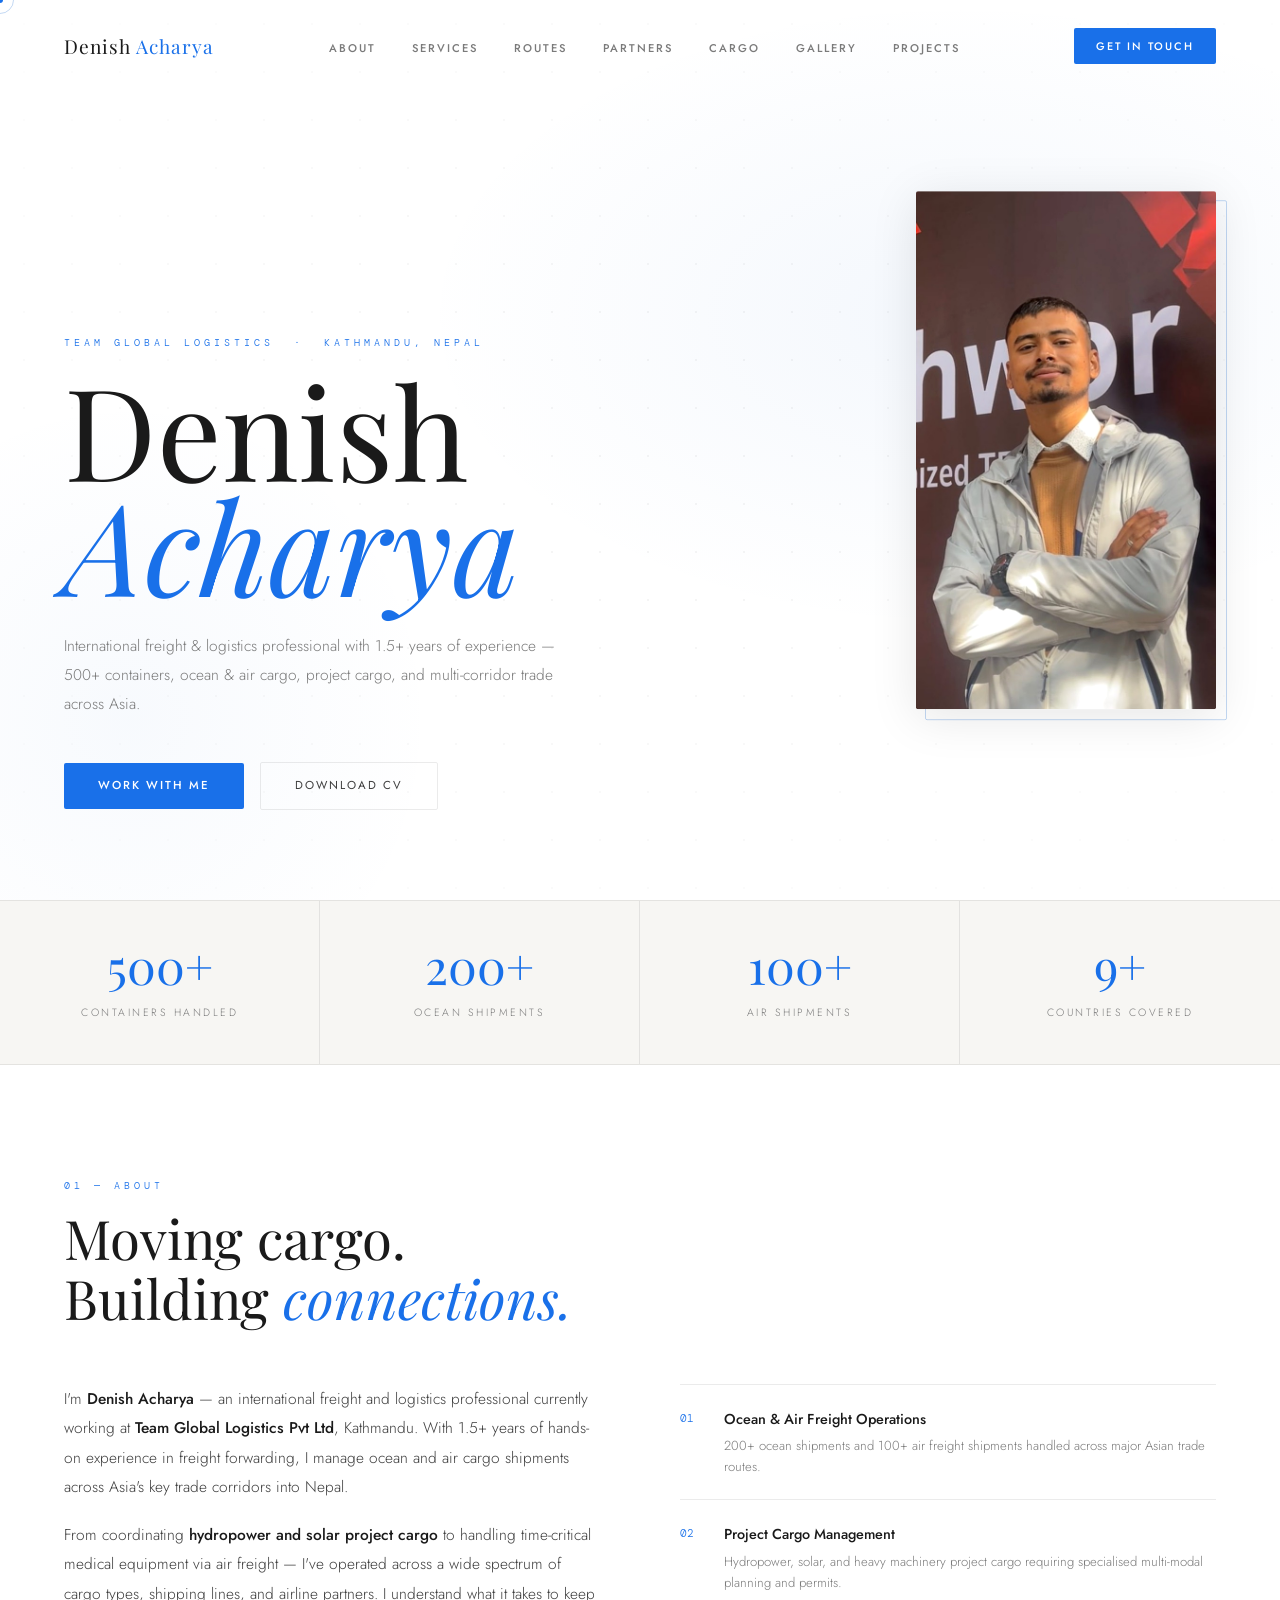
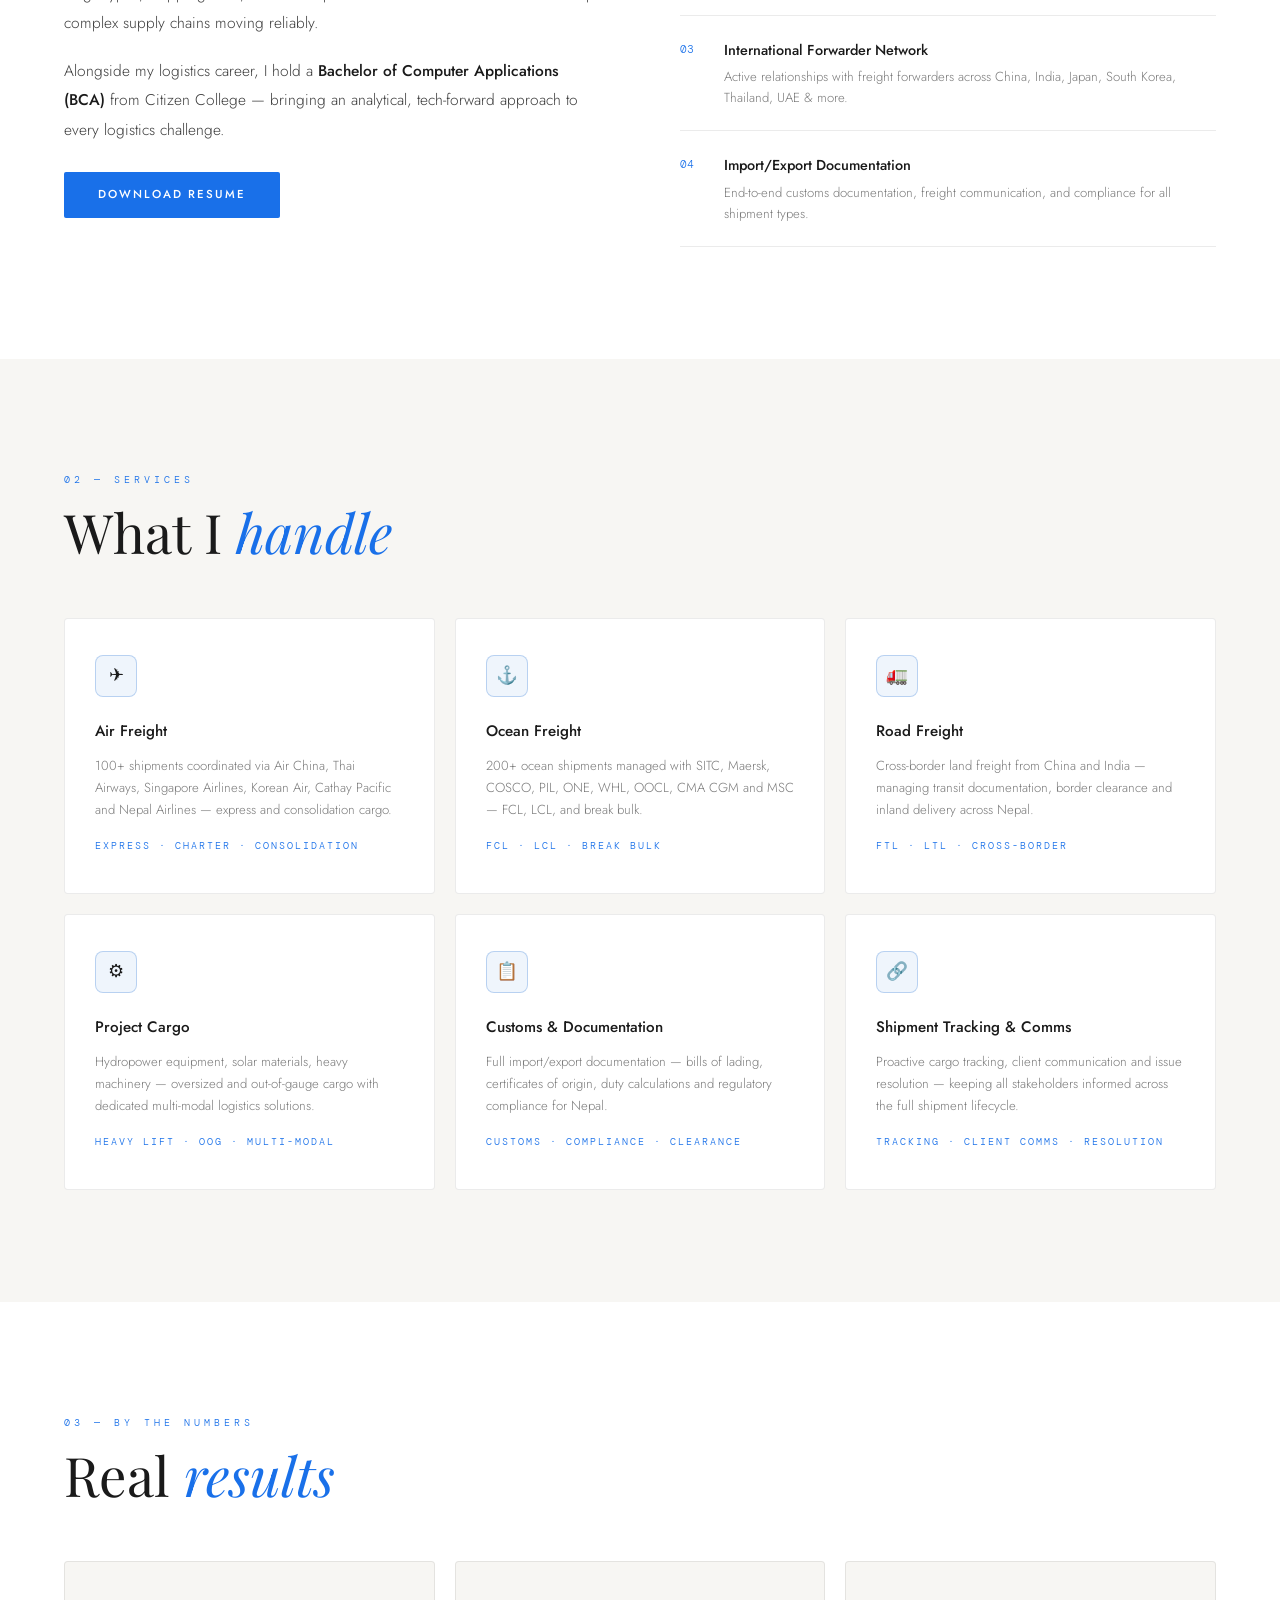
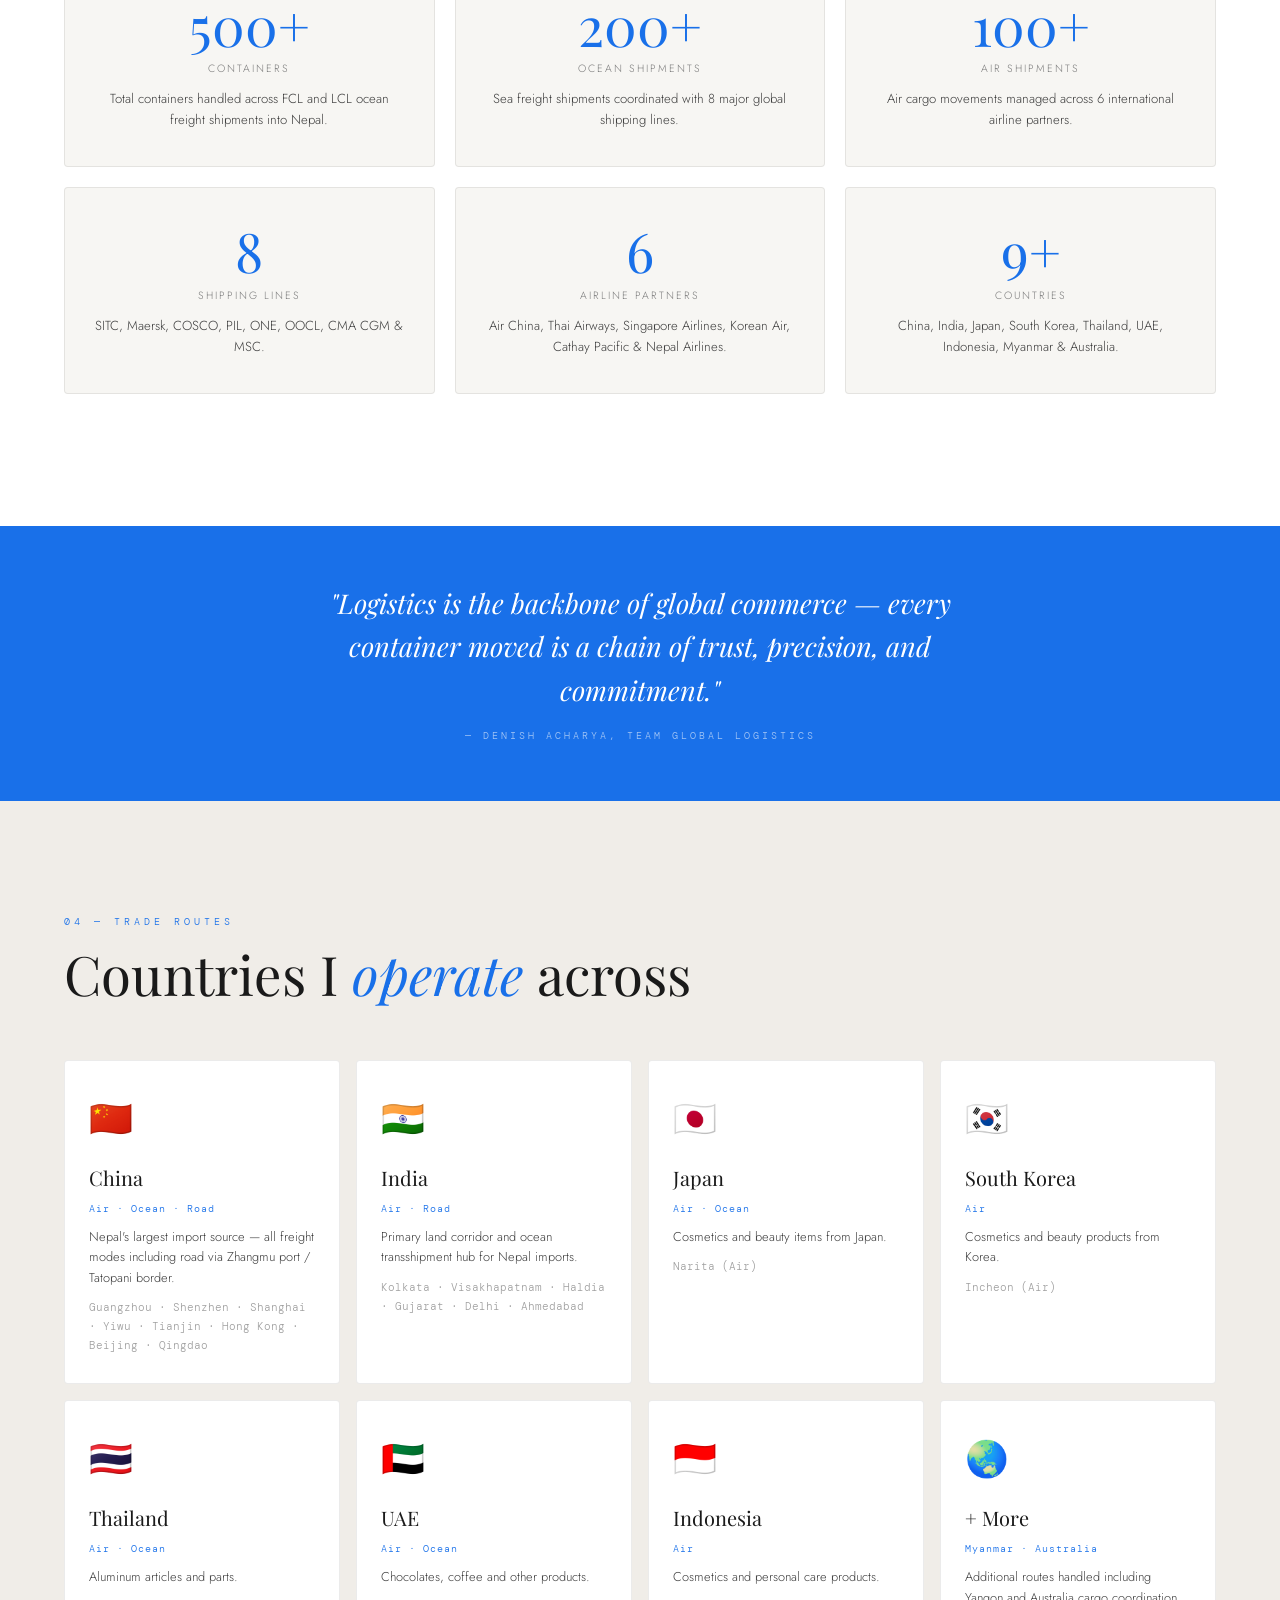
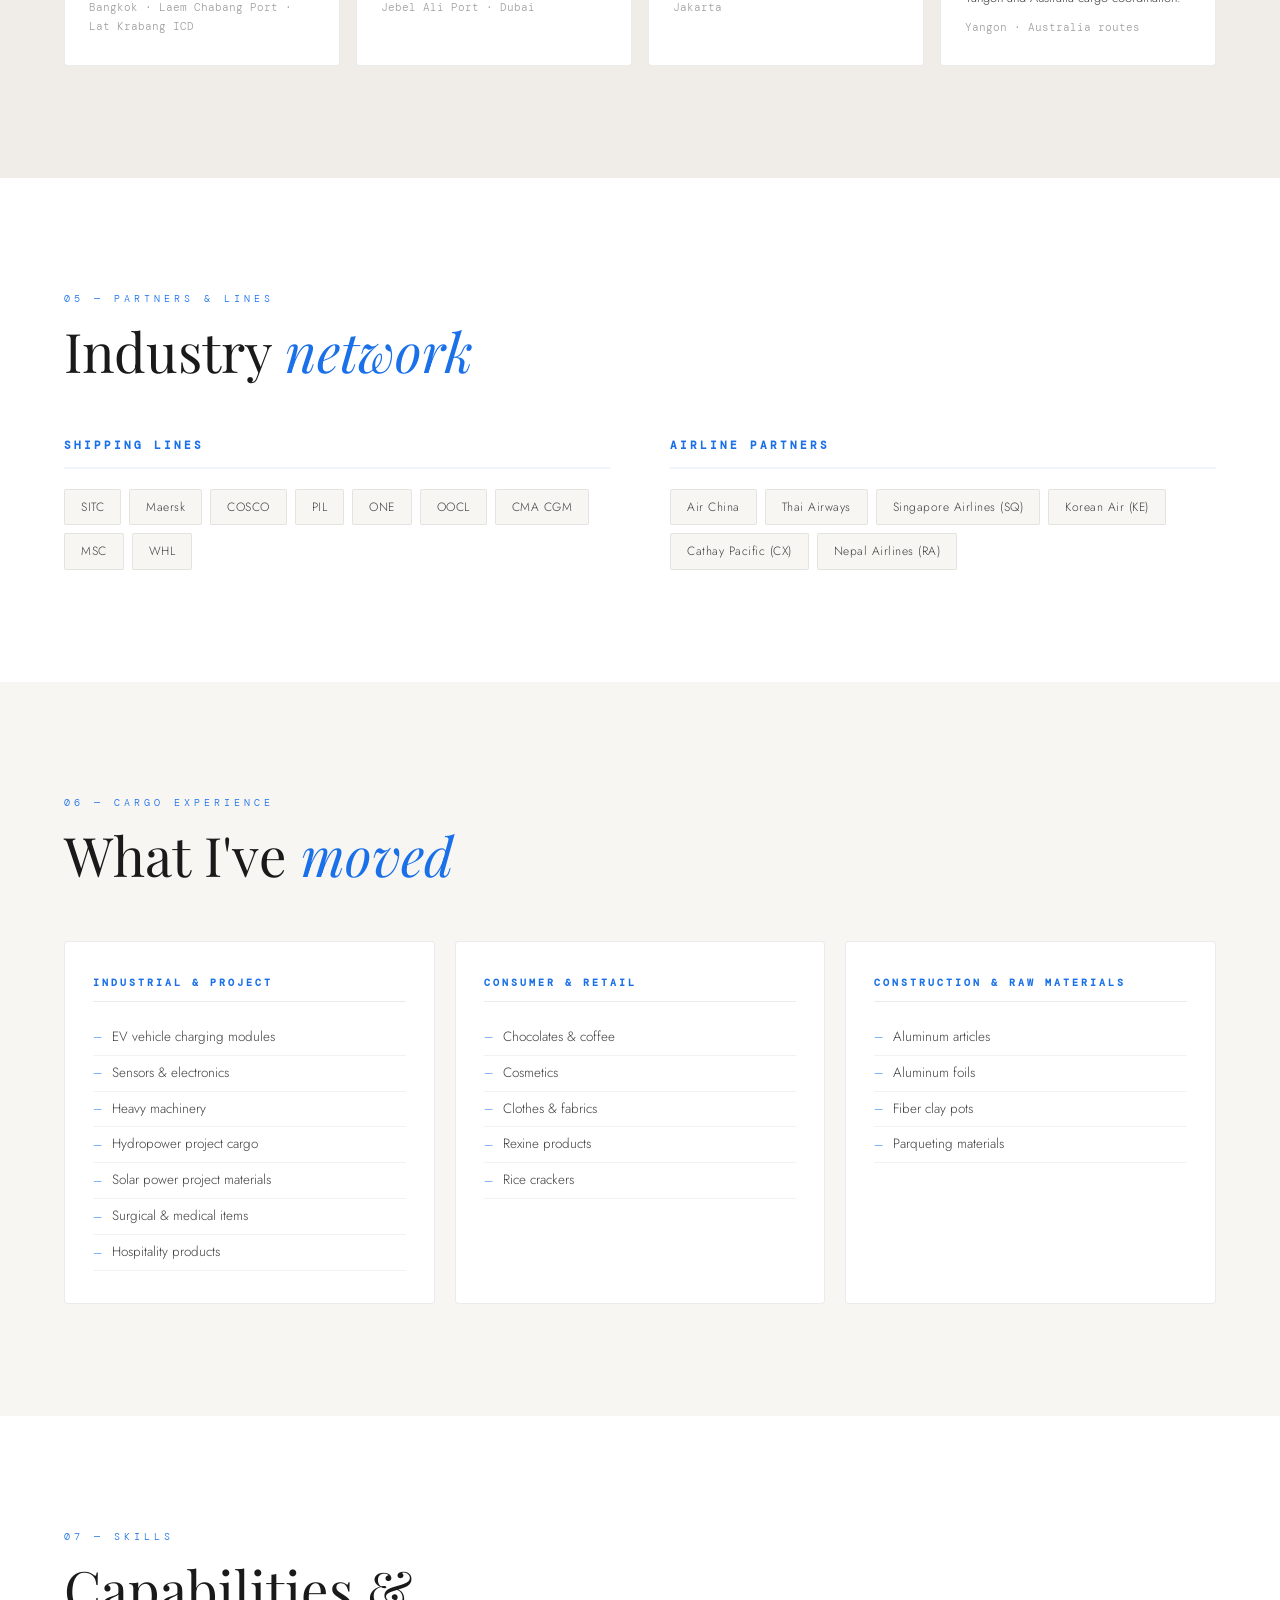
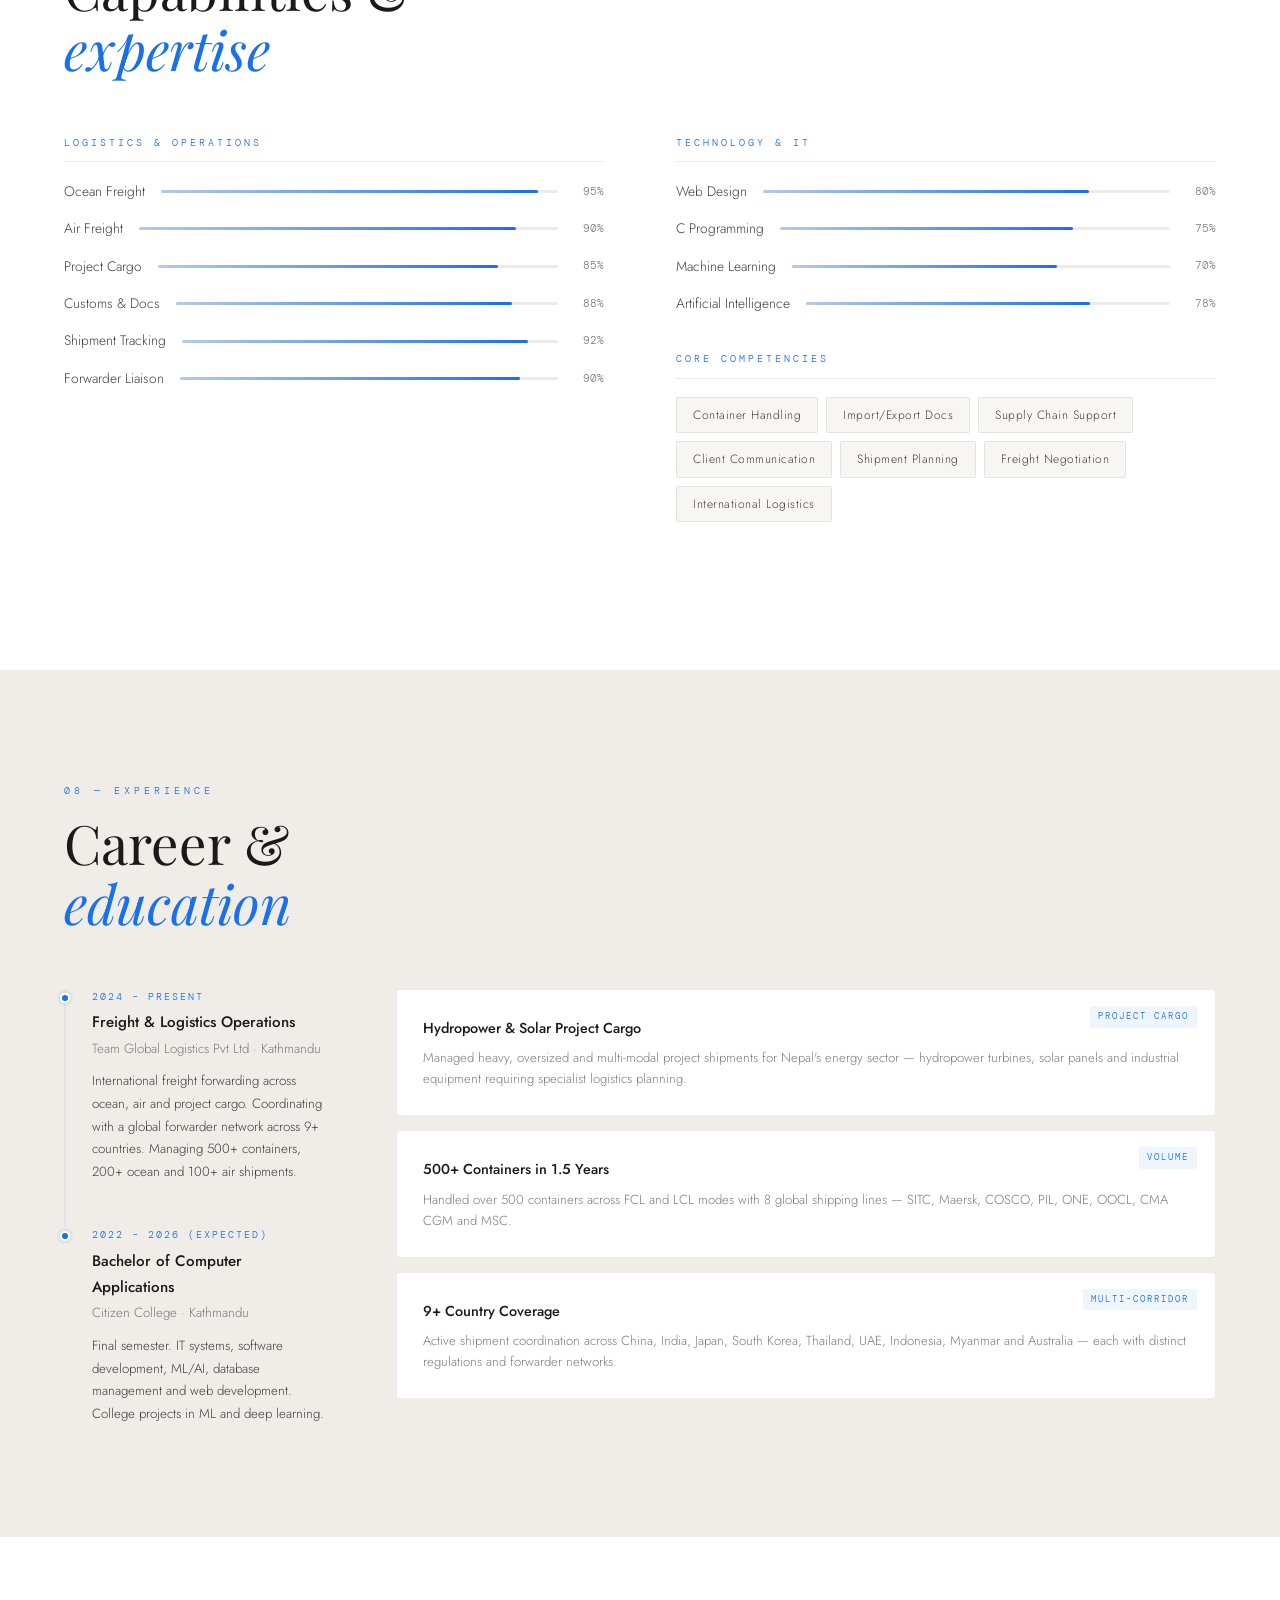
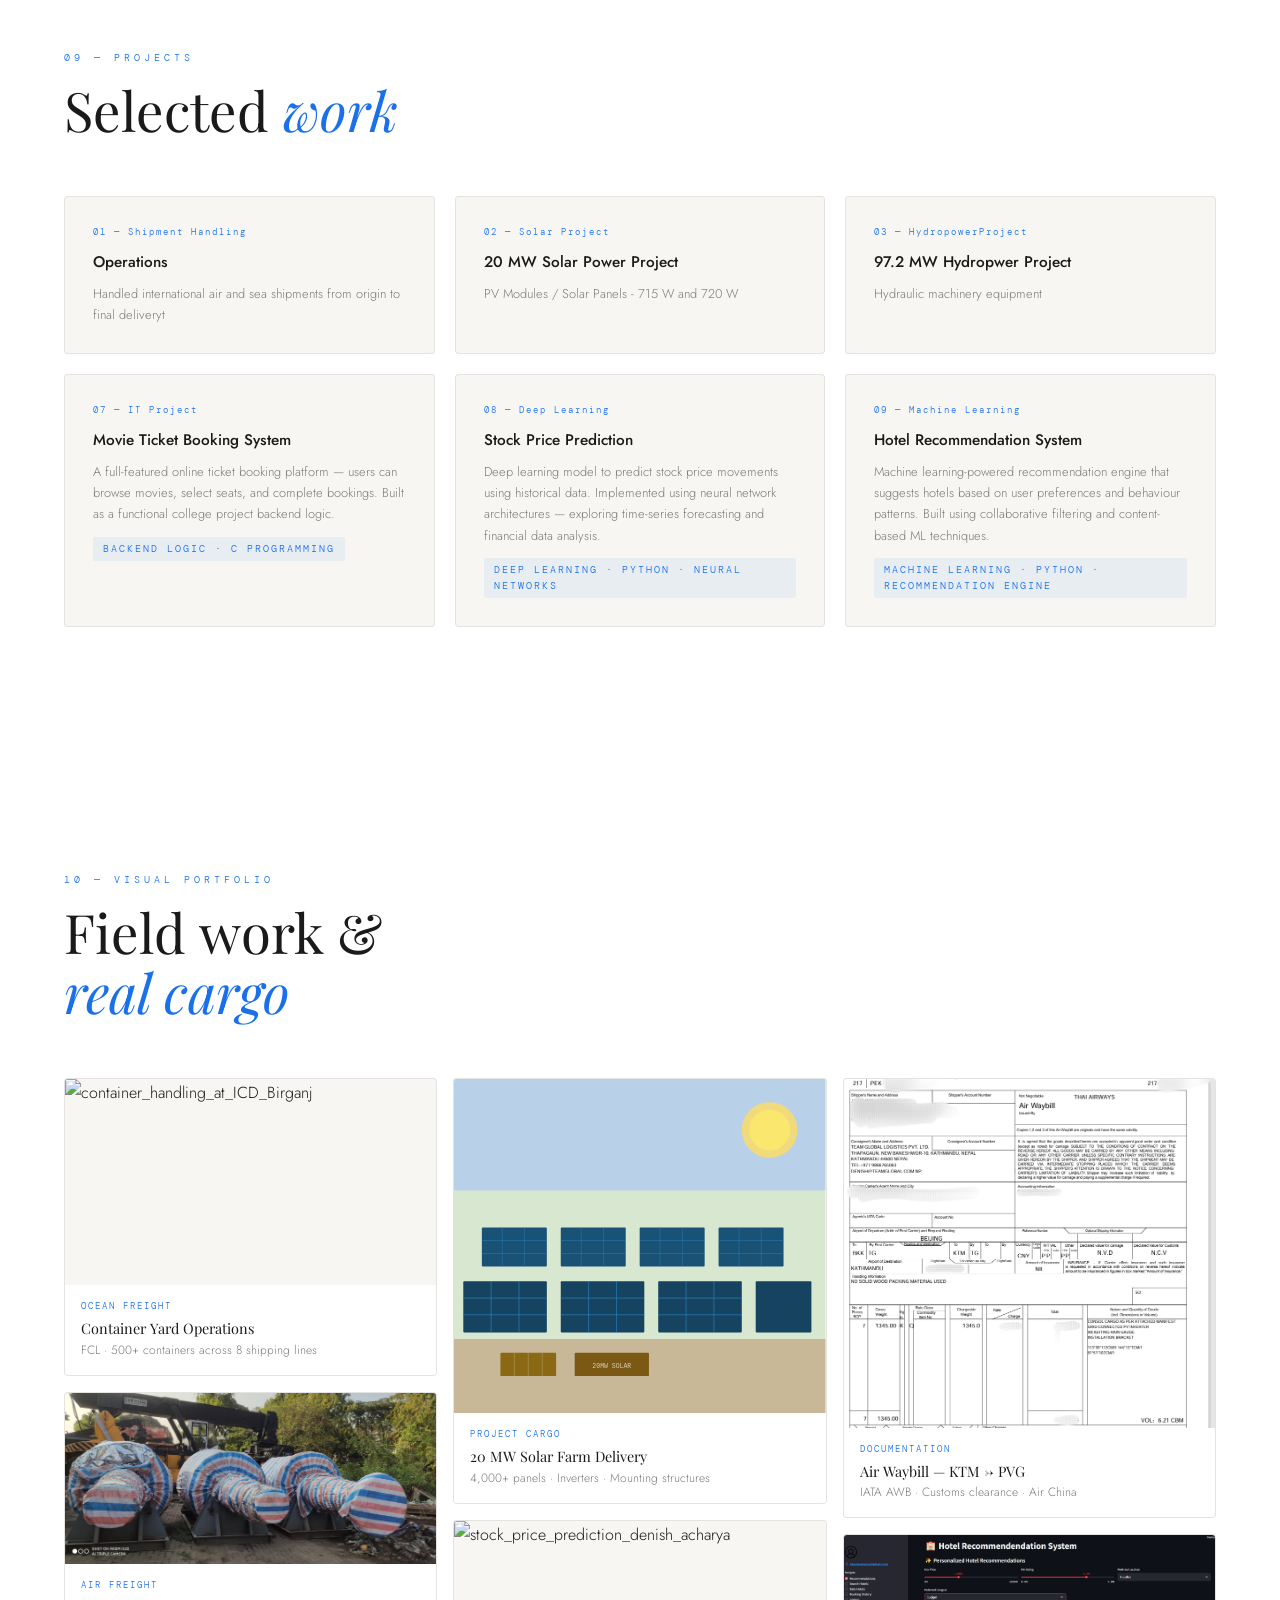
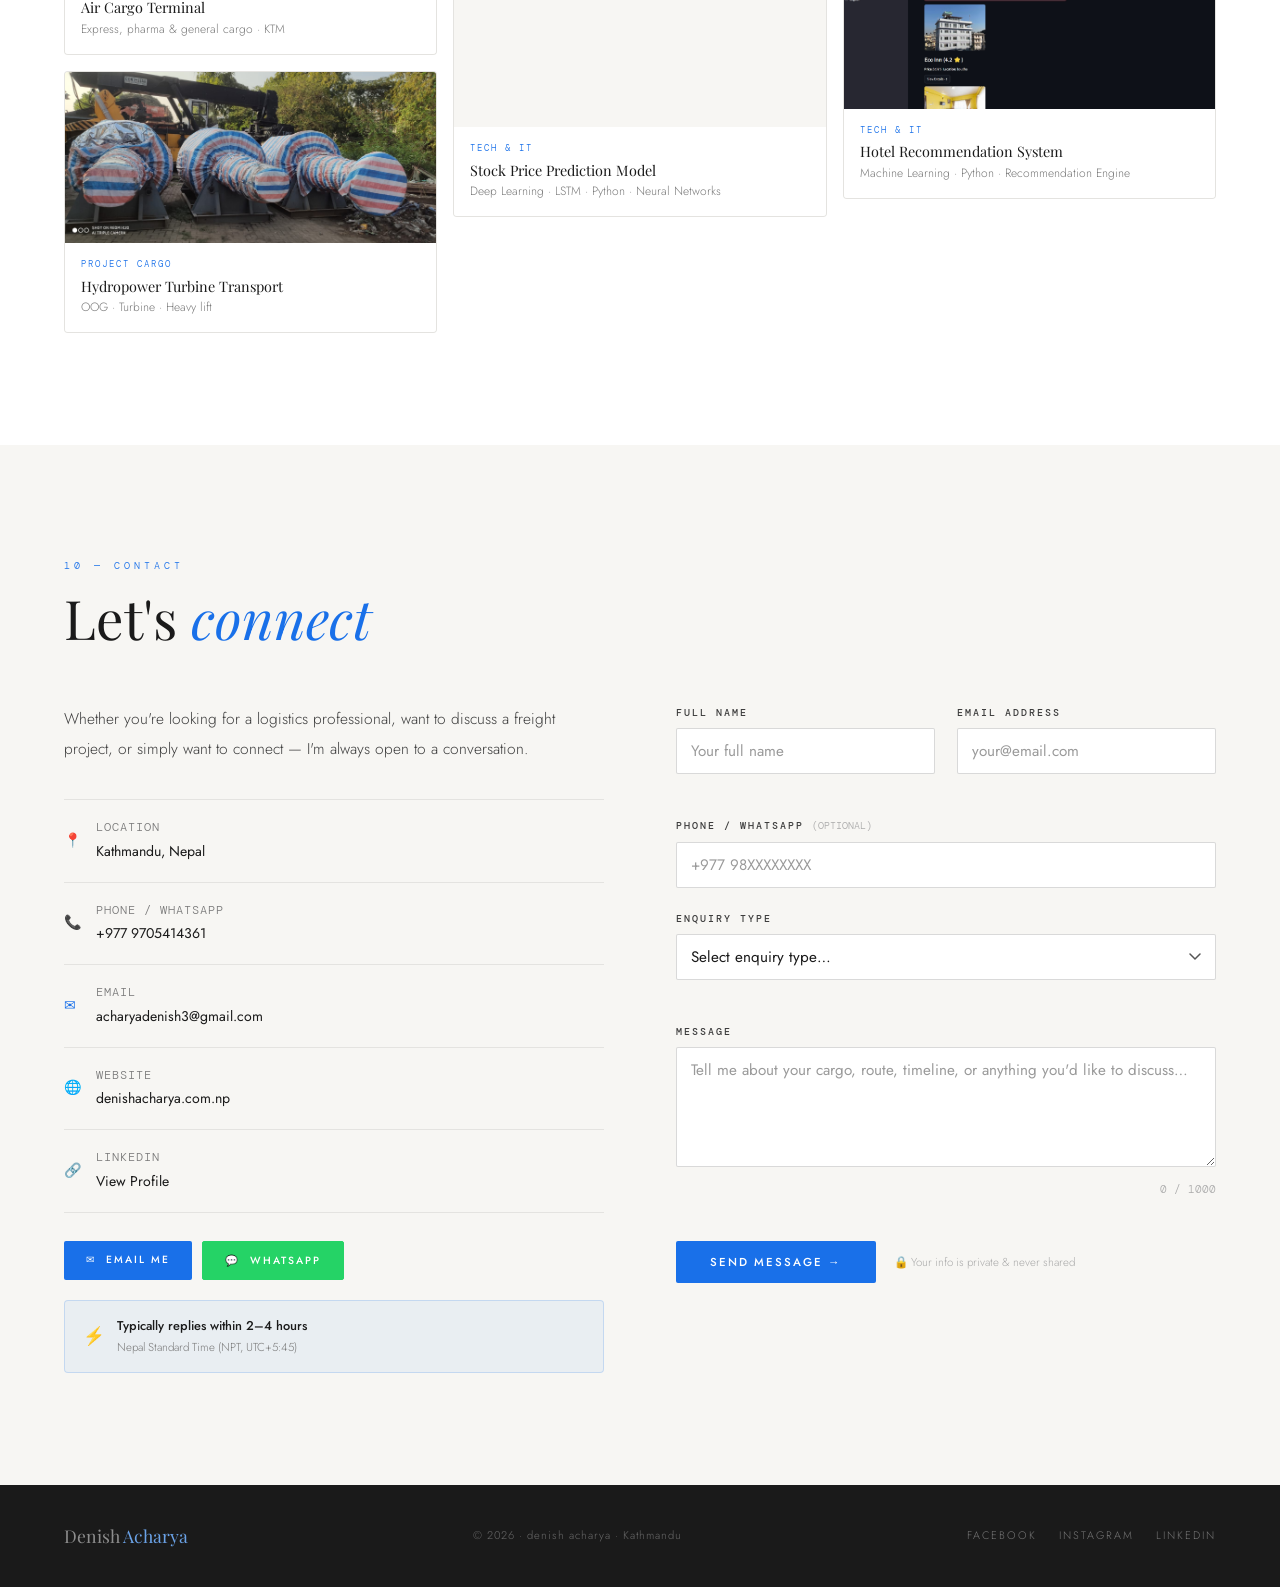
==== commit b61c652c: "Update index.html" ====
--- a/index.html
+++ b/index.html
@@ -2484,53 +2484,12 @@
       <!-- 01 — FCL Container yard -->
       <div class="gal-item reveal" data-cat="ocean" data-index="0">
         <div class="gal-thumb">
-          <svg viewBox="0 0 400 280" xmlns="http://www.w3.org/2000/svg">
-            <rect width="400" height="280" fill="#d4e8f8" />
-            <!-- Sky gradient -->
-            <rect width="400" height="160" fill="#b8d9f0" />
-            <!-- Ground -->
-            <rect y="220" width="400" height="60" fill="#c5bfb5" />
-            <!-- Gantry crane -->
-            <rect x="30" y="40" width="8" height="200" fill="#4a7ab5" rx="2" />
-            <rect x="30" y="40" width="280" height="10" fill="#4a7ab5" rx="2" />
-            <rect x="200" y="40" width="8" height="200" fill="#4a7ab5" rx="2" />
-            <rect x="100" y="50" width="6" height="80" fill="#2d5a8c" rx="1" />
-            <!-- Containers stacked -->
-            <rect x="40" y="200" width="80" height="30" fill="#e74c3c" rx="1" />
-            <rect x="42" y="202" width="76" height="26" fill="none" stroke="rgba(0,0,0,.15)" stroke-width="1" />
-            <text x="80" y="219" font-size="8" fill="rgba(255,255,255,.85)" text-anchor="middle"
-              font-family="monospace">COSCO</text>
-            <rect x="40" y="168" width="80" height="30" fill="#3498db" rx="1" />
-            <text x="80" y="187" font-size="8" fill="rgba(255,255,255,.85)" text-anchor="middle"
-              font-family="monospace">MAERSK</text>
-            <rect x="40" y="136" width="80" height="30" fill="#e67e22" rx="1" />
-            <text x="80" y="155" font-size="8" fill="rgba(255,255,255,.85)" text-anchor="middle"
-              font-family="monospace">MSC</text>
-            <rect x="130" y="200" width="80" height="30" fill="#27ae60" rx="1" />
-            <text x="170" y="219" font-size="8" fill="rgba(255,255,255,.85)" text-anchor="middle"
-              font-family="monospace">ONE</text>
-            <rect x="130" y="168" width="80" height="30" fill="#8e44ad" rx="1" />
-            <text x="170" y="187" font-size="8" fill="rgba(255,255,255,.85)" text-anchor="middle"
-              font-family="monospace">OOCL</text>
-            <rect x="220" y="200" width="80" height="30" fill="#c0392b" rx="1" />
-            <text x="260" y="219" font-size="8" fill="rgba(255,255,255,.85)" text-anchor="middle"
-              font-family="monospace">CMA CGM</text>
-            <rect x="220" y="168" width="80" height="30" fill="#2980b9" rx="1" />
-            <text x="260" y="187" font-size="8" fill="rgba(255,255,255,.85)" text-anchor="middle"
-              font-family="monospace">SITC</text>
-            <!-- Truck -->
-            <rect x="310" y="208" width="60" height="22" fill="#555" rx="2" />
-            <rect x="340" y="205" width="30" height="10" fill="#777" rx="1" />
-            <circle cx="320" cy="232" r="5" fill="#222" />
-            <circle cx="355" cy="232" r="5" fill="#222" />
-            <!-- Water/port edge -->
-            <rect y="240" width="400" height="5" fill="#7bbad4" opacity=".4" />
-          </svg>
+          <img src="container_handling.jpeg" alt="container_handling_at_ICD_Birganj" width="450px" height="250px"">
         </div>
         <div class="gal-overlay">
           <div class="gal-cat">Ocean Freight</div>
           <div class="gal-title">Container Yard — Port Operations</div>
-          <div class="gal-sub">FCL stacking with multi-line containers at Chittagong/Kolkata port</div>
+          <div class="gal-sub">FCL stacking with multi-line containers at ICD Birganj</div>
         </div>
         <div class="gal-caption">
           <div class="gal-cat">Ocean Freight</div>
@@ -2542,54 +2501,7 @@
       <!-- 02 — Air cargo terminal (taller card) -->
       <div class="gal-item reveal d1" data-cat="air" data-index="1">
         <div class="gal-thumb">
-          <svg viewBox="0 0 400 340" xmlns="http://www.w3.org/2000/svg">
-            <rect width="400" height="340" fill="#e8f0f8" />
-            <!-- Terminal ceiling -->
-            <rect width="400" height="40" fill="#bcd0e8" />
-            <!-- Skylights -->
-            <rect x="40" y="8" width="60" height="24" fill="#d0e8f8" rx="2" />
-            <rect x="160" y="8" width="60" height="24" fill="#d0e8f8" rx="2" />
-            <rect x="280" y="8" width="60" height="24" fill="#d0e8f8" rx="2" />
-            <!-- Floor -->
-            <rect y="300" width="400" height="40" fill="#c8c0b5" />
-            <!-- Floor lines -->
-            <line x1="0" y1="310" x2="400" y2="310" stroke="rgba(255,255,255,.5)" stroke-width="1"
-              stroke-dasharray="20,10" />
-            <!-- Large cargo pallets -->
-            <rect x="20" y="240" width="100" height="60" fill="#8B6914" rx="2" />
-            <rect x="22" y="242" width="96" height="56" fill="none" stroke="rgba(255,255,255,.2)" stroke-width="1" />
-            <!-- Cargo net -->
-            <line x1="20" y1="260" x2="120" y2="260" stroke="rgba(255,255,255,.4)" stroke-width="1" />
-            <line x1="20" y1="275" x2="120" y2="275" stroke="rgba(255,255,255,.4)" stroke-width="1" />
-            <line x1="40" y1="240" x2="40" y2="300" stroke="rgba(255,255,255,.4)" stroke-width="1" />
-            <line x1="70" y1="240" x2="70" y2="300" stroke="rgba(255,255,255,.4)" stroke-width="1" />
-            <line x1="100" y1="240" x2="100" y2="300" stroke="rgba(255,255,255,.4)" stroke-width="1" />
-            <text x="70" y="275" font-size="7" fill="rgba(255,255,255,.8)" text-anchor="middle"
-              font-family="monospace">AIR CARGO</text>
-            <rect x="140" y="250" width="80" height="50" fill="#4a90d9" rx="2" />
-            <text x="180" y="280" font-size="7" fill="rgba(255,255,255,.85)" text-anchor="middle"
-              font-family="monospace">EXPRESS</text>
-            <rect x="140" y="200" width="80" height="48" fill="#e67e22" rx="2" />
-            <text x="180" y="228" font-size="7" fill="rgba(255,255,255,.85)" text-anchor="middle"
-              font-family="monospace">FRAGILE</text>
-            <rect x="240" y="260" width="70" height="40" fill="#27ae60" rx="2" />
-            <text x="275" y="284" font-size="7" fill="rgba(255,255,255,.85)" text-anchor="middle"
-              font-family="monospace">PHARMA</text>
-            <!-- Forklift -->
-            <rect x="320" y="260" width="50" height="40" fill="#f39c12" rx="2" />
-            <rect x="310" y="270" width="12" height="6" fill="#e67e22" rx="1" />
-            <rect x="310" y="258" width="4" height="18" fill="#cd6f1a" />
-            <circle cx="330" cy="302" r="6" fill="#333" />
-            <circle cx="358" cy="302" r="6" fill="#333" />
-            <!-- Airplane window view -->
-            <ellipse cx="320" cy="120" rx="70" ry="45" fill="#d0e8f8" stroke="#a0c0dc" stroke-width="1.5" />
-            <!-- Plane silhouette inside -->
-            <path d="M280 120 L350 120 L360 115 L350 110 L280 110 Z" fill="#4a7ab5" opacity=".6" />
-            <path d="M305 110 L315 95 L320 95 L315 110 Z" fill="#4a7ab5" opacity=".6" />
-            <path d="M305 120 L315 135 L320 135 L315 120 Z" fill="#4a7ab5" opacity=".6" />
-            <text x="320" y="155" font-size="8" fill="#4a7ab5" text-anchor="middle" font-family="monospace">KTM →
-              PVG</text>
-          </svg>
+          <img src="turbine_denish_acharya.jpeg" alt="hydropower" width="450px" height="250px"">
         </div>
         <div class="gal-overlay">
           <div class="gal-cat">Air Freight</div>
@@ -2697,44 +2609,7 @@
       <!-- 07 — Tech / ML project -->
       <div class="gal-item reveal" data-cat="tech" data-index="6">
         <div class="gal-thumb">
-          <svg viewBox="0 0 400 240" xmlns="http://www.w3.org/2000/svg">
-            <rect width="400" height="240" fill="#1a1a2e" />
-            <!-- Monitor frame -->
-            <rect x="40" y="20" width="320" height="180" fill="#16213e" rx="4" stroke="#3b7dd8" stroke-width="1.5" />
-            <rect x="50" y="30" width="300" height="160" fill="#0f1b35" rx="2" />
-            <!-- Code lines -->
-            <rect x="60" y="42" width="60" height="5" fill="#3b7dd8" rx="1" />
-            <rect x="128" y="42" width="40" height="5" fill="#e67e22" rx="1" />
-            <rect x="176" y="42" width="80" height="5" fill="#2ecc71" rx="1" />
-            <rect x="70" y="54" width="100" height="4" fill="#4a90d9" opacity=".6" rx="1" />
-            <rect x="178" y="54" width="50" height="4" fill="#e74c3c" opacity=".7" rx="1" />
-            <rect x="60" y="66" width="80" height="4" fill="#9b59b6" rx="1" />
-            <rect x="148" y="66" width="120" height="4" fill="#4a90d9" opacity=".5" rx="1" />
-            <!-- Chart/graph area -->
-            <rect x="55" y="90" width="290" height="90" fill="#0d1729" rx="2" />
-            <!-- Stock line chart -->
-            <polyline
-              points="70,165 90,155 115,160 135,145 155,148 175,138 195,142 215,130 235,128 255,118 275,122 295,110 320,108 335,102"
-              stroke="#3b7dd8" stroke-width="2" fill="none" />
-            <polyline
-              points="70,165 90,162 115,168 135,158 155,162 175,155 195,160 215,152 235,150 255,143 275,148 295,138 320,136 335,132"
-              stroke="#e67e22" stroke-width="1.5" fill="none" opacity=".7" />
-            <!-- Y-axis labels -->
-            <text x="63" y="103" font-size="6" fill="#4a90d9" font-family="monospace">HIGH</text>
-            <text x="63" y="170" font-size="6" fill="#4a90d9" font-family="monospace">LOW</text>
-            <!-- Legend -->
-            <rect x="200" y="178" width="8" height="3" fill="#3b7dd8" rx="1" />
-            <text x="212" y="181" font-size="6" fill="#aaa" font-family="monospace">PREDICTION</text>
-            <rect x="260" y="178" width="8" height="3" fill="#e67e22" rx="1" />
-            <text x="272" y="181" font-size="6" fill="#aaa" font-family="monospace">ACTUAL</text>
-            <!-- Status bar -->
-            <rect x="50" y="192" width="300" height="12" fill="#0a1628" rx="1" />
-            <text x="60" y="200" font-size="6" fill="#3b7dd8" font-family="monospace">MODEL: LSTM_v2 · ACCURACY: 87.4% ·
-              EPOCHS: 250</text>
-            <!-- Stand -->
-            <rect x="185" y="200" width="30" height="10" fill="#16213e" rx="1" />
-            <rect x="160" y="210" width="80" height="6" fill="#0d1729" rx="2" />
-          </svg>
+          <img src="stock_price_prediction_denish_acharya.jpeg" alt="stock_price_prediction_denish_acharya" width="450px" height="250px"">
         </div>
         <div class="gal-overlay">
           <div class="gal-cat">Tech & IT</div>
@@ -2751,51 +2626,7 @@
       <!-- 08 — Air freight manifest -->
       <div class="gal-item reveal d1" data-cat="docs" data-index="7">
         <div class="gal-thumb">
-          <svg viewBox="0 0 400 260" xmlns="http://www.w3.org/2000/svg">
-            <rect width="400" height="260" fill="#eef4f8" />
-            <!-- AWB document -->
-            <rect x="50" y="15" width="300" height="220" fill="#fff" rx="3" stroke="#c8d8e8" stroke-width="1" />
-            <!-- Header -->
-            <rect x="50" y="15" width="300" height="40" fill="#1a3a6c" rx="3" />
-            <rect x="50" y="43" width="300" height="12" fill="#1a3a6c" />
-            <text x="200" y="39" font-size="9" fill="#fff" text-anchor="middle" font-family="serif"
-              font-weight="bold">AIR WAYBILL</text>
-            <text x="200" y="50" font-size="6.5" fill="rgba(255,255,255,.7)" text-anchor="middle"
-              font-family="monospace">INTERNATIONAL AIR TRANSPORT ASSOCIATION</text>
-            <!-- Airline logo area -->
-            <rect x="60" y="64" width="60" height="18" fill="#4a90d9" rx="2" />
-            <text x="90" y="76" font-size="7" fill="#fff" text-anchor="middle" font-family="monospace">AIR CHINA</text>
-            <!-- AWB number -->
-            <text x="200" y="75" font-size="8" fill="#1a3a6c" text-anchor="middle" font-family="monospace">AWB#
-              999-12345678</text>
-            <!-- Route -->
-            <text x="200" y="96" font-size="18" fill="#3b7dd8" text-anchor="middle" font-family="serif"
-              font-weight="bold">KTM → PVG</text>
-            <text x="130" y="105" font-size="7" fill="#666" text-anchor="middle"
-              font-family="monospace">KATHMANDU</text>
-            <text x="270" y="105" font-size="7" fill="#666" text-anchor="middle" font-family="monospace">SHANGHAI
-              PUDONG</text>
-            <line x1="155" y1="100" x2="245" y2="100" stroke="#3b7dd8" stroke-width="1.5" />
-            <polygon points="245,97 250,100 245,103" fill="#3b7dd8" />
-            <!-- Fields grid -->
-            <line x1="60" y1="115" x2="340" y2="115" stroke="#e0e8f0" stroke-width="1" />
-            <rect x="60" y="120" width="130" height="10" fill="#f0f5f8" rx="1" />
-            <rect x="200" y="120" width="130" height="10" fill="#f0f5f8" rx="1" />
-            <rect x="60" y="136" width="100" height="8" fill="#e8eef5" rx="1" />
-            <rect x="200" y="136" width="80" height="8" fill="#e8eef5" rx="1" />
-            <rect x="60" y="150" width="85" height="8" fill="#e8eef5" rx="1" />
-            <rect x="200" y="150" width="90" height="8" fill="#e8eef5" rx="1" />
-            <!-- Commodity box -->
-            <rect x="60" y="165" width="270" height="35" fill="#f5f8fc" rx="2" stroke="#c8d8e8" stroke-width="0.5" />
-            <text x="75" y="177" font-size="7" fill="#1a3a6c" font-family="monospace">COMMODITY: COSMETICS / PERSONAL
-              CARE</text>
-            <text x="75" y="190" font-size="7" fill="#555" font-family="monospace">PACKING: CARTONS · PCS: 120 · GW:
-              480KG</text>
-            <!-- Stamps -->
-            <rect x="260" y="200" width="70" height="20" fill="#fff" rx="2" stroke="#e74c3c" stroke-width="1.5" />
-            <text x="295" y="213" font-size="7" fill="#e74c3c" text-anchor="middle" font-family="monospace"
-              font-weight="bold">CLEARED</text>
-          </svg>
+          <img src="AWB_denish_acharya.jpeg" alt="air_way_bill" width="450px" height="250px"">
         </div>
         <div class="gal-overlay">
           <div class="gal-cat">Documentation</div>
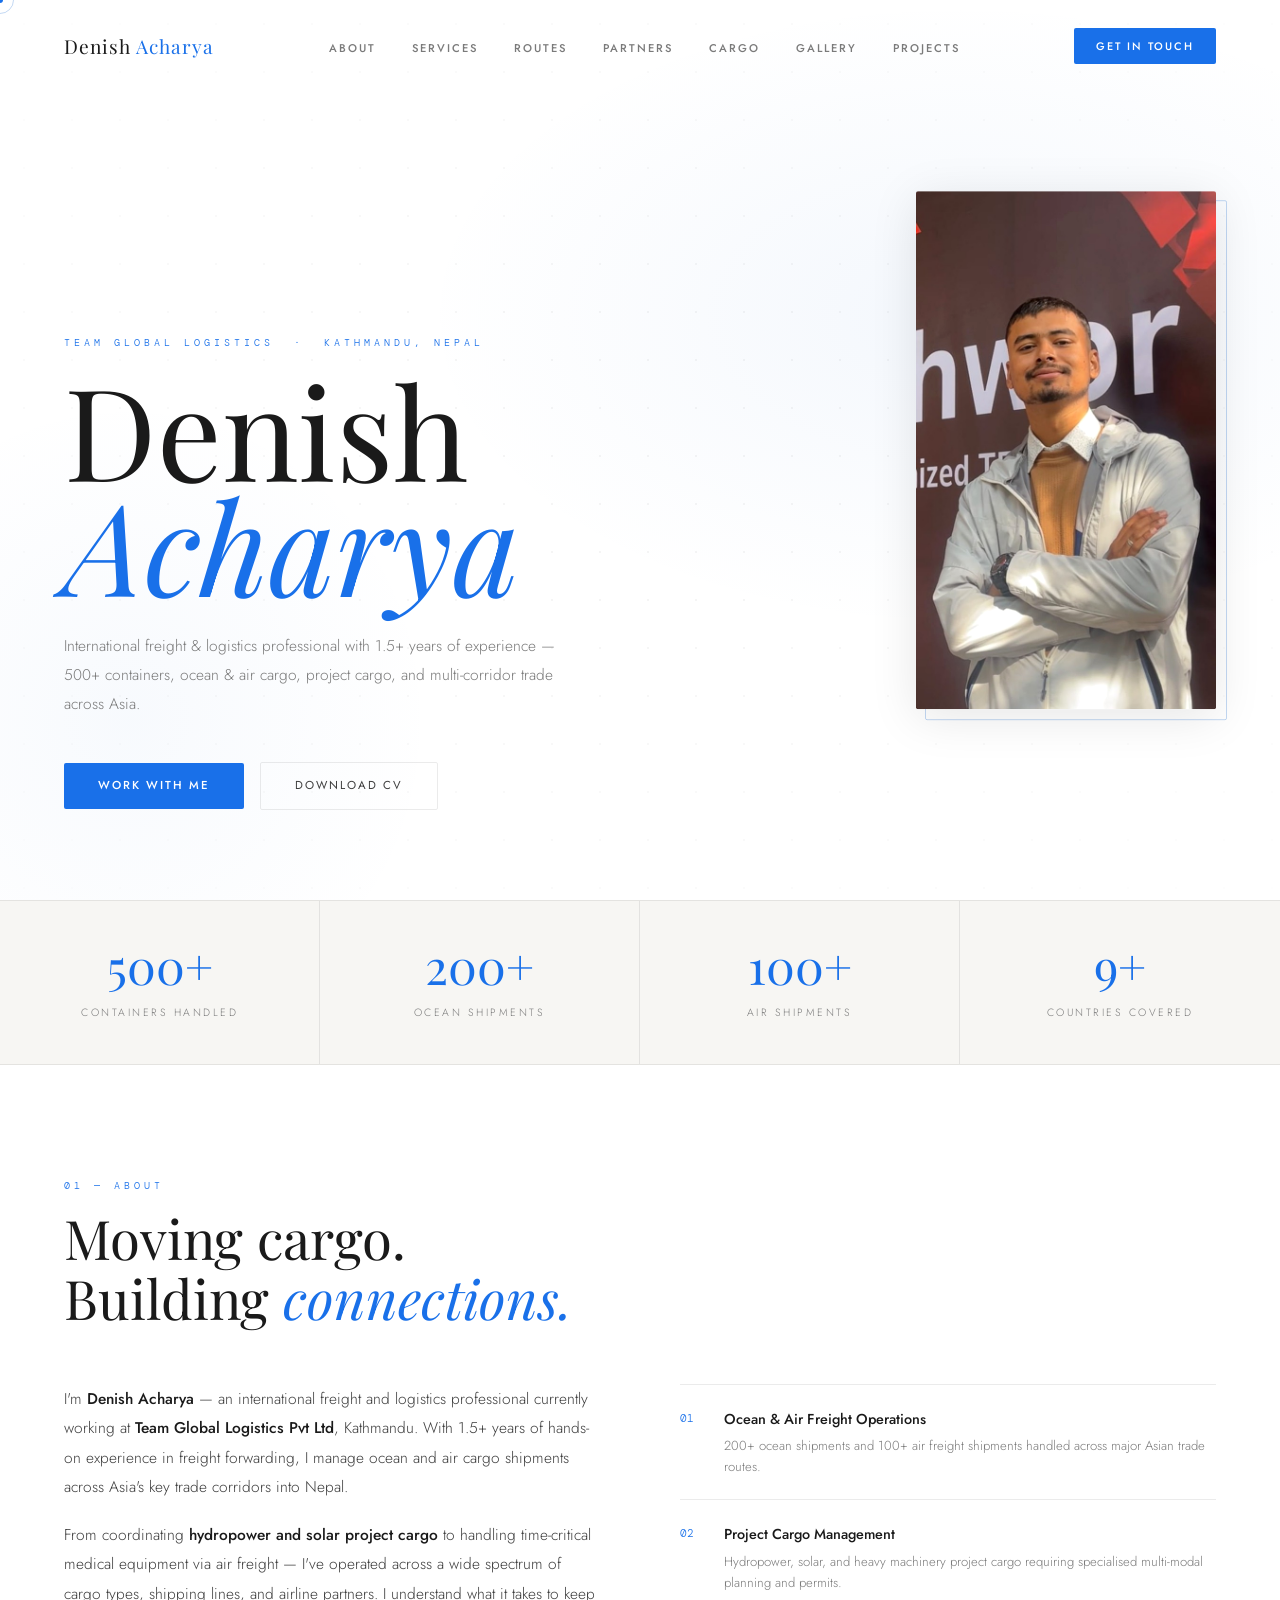
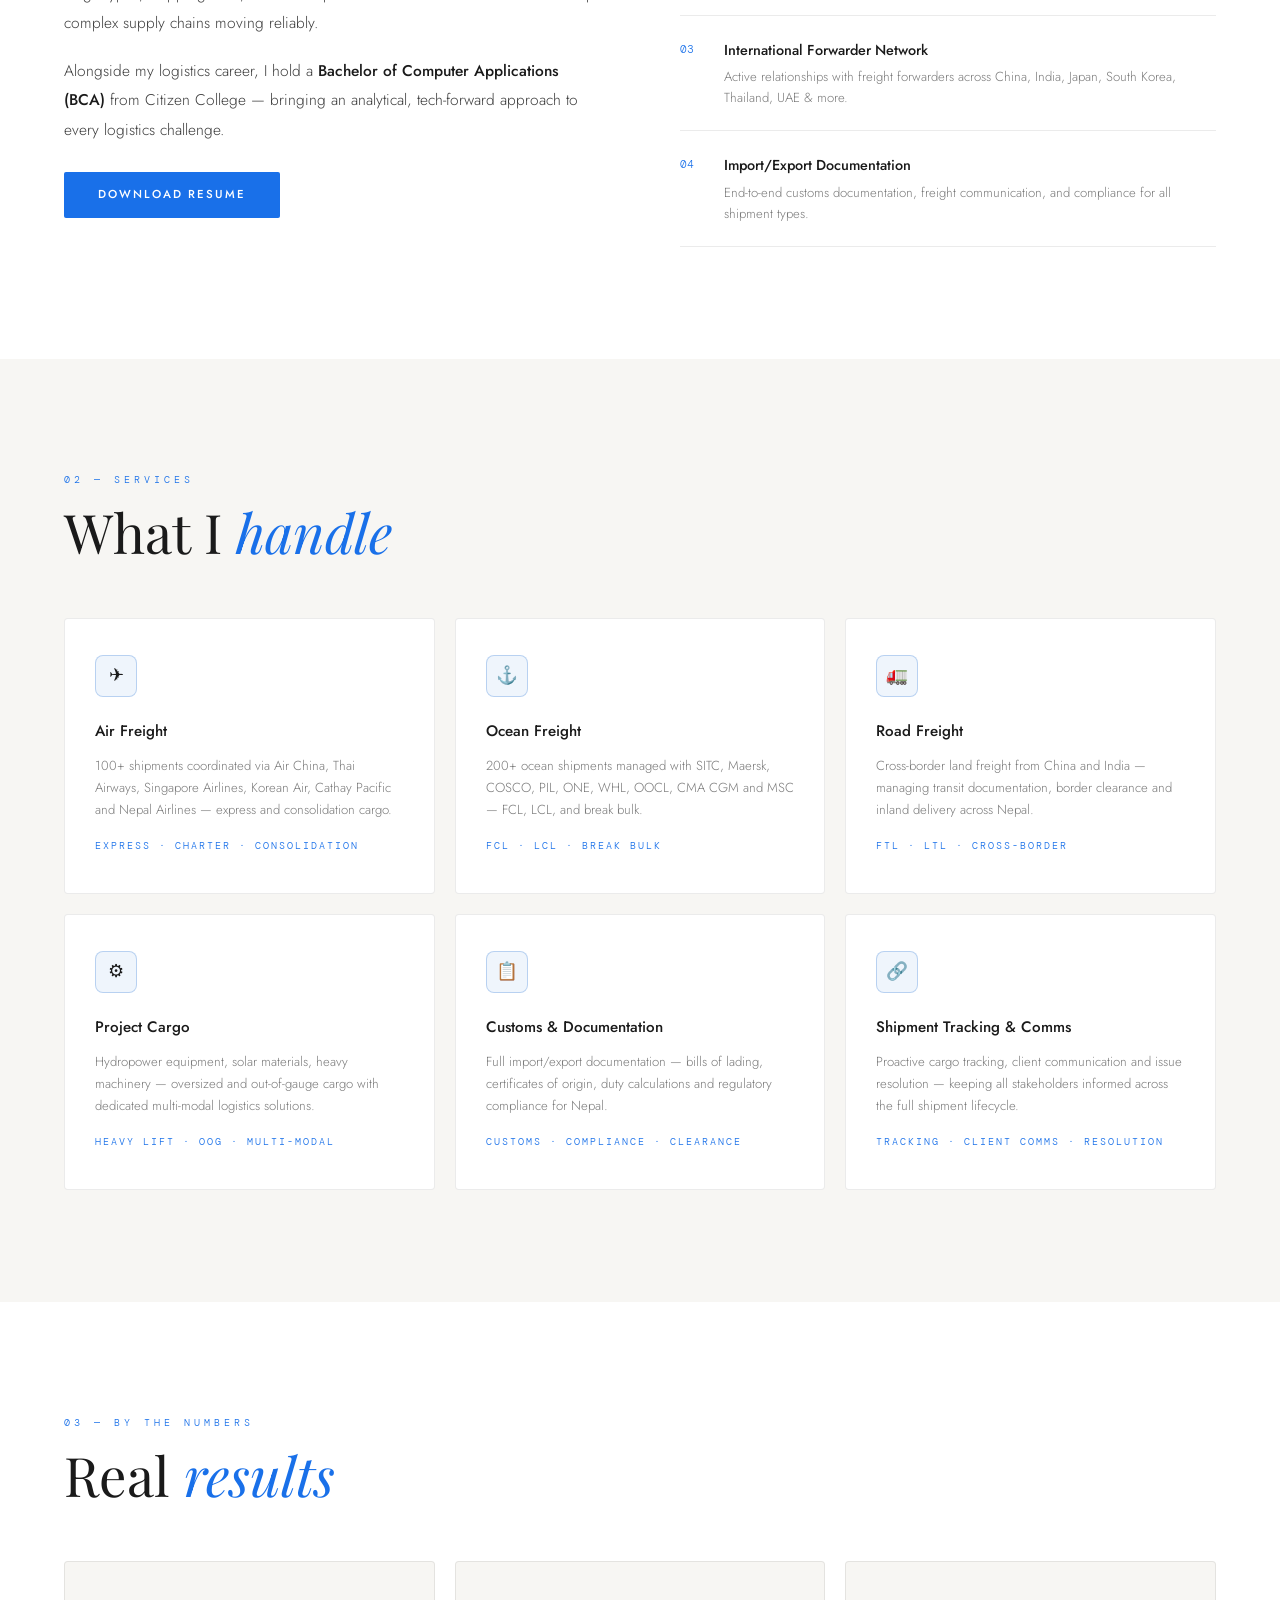
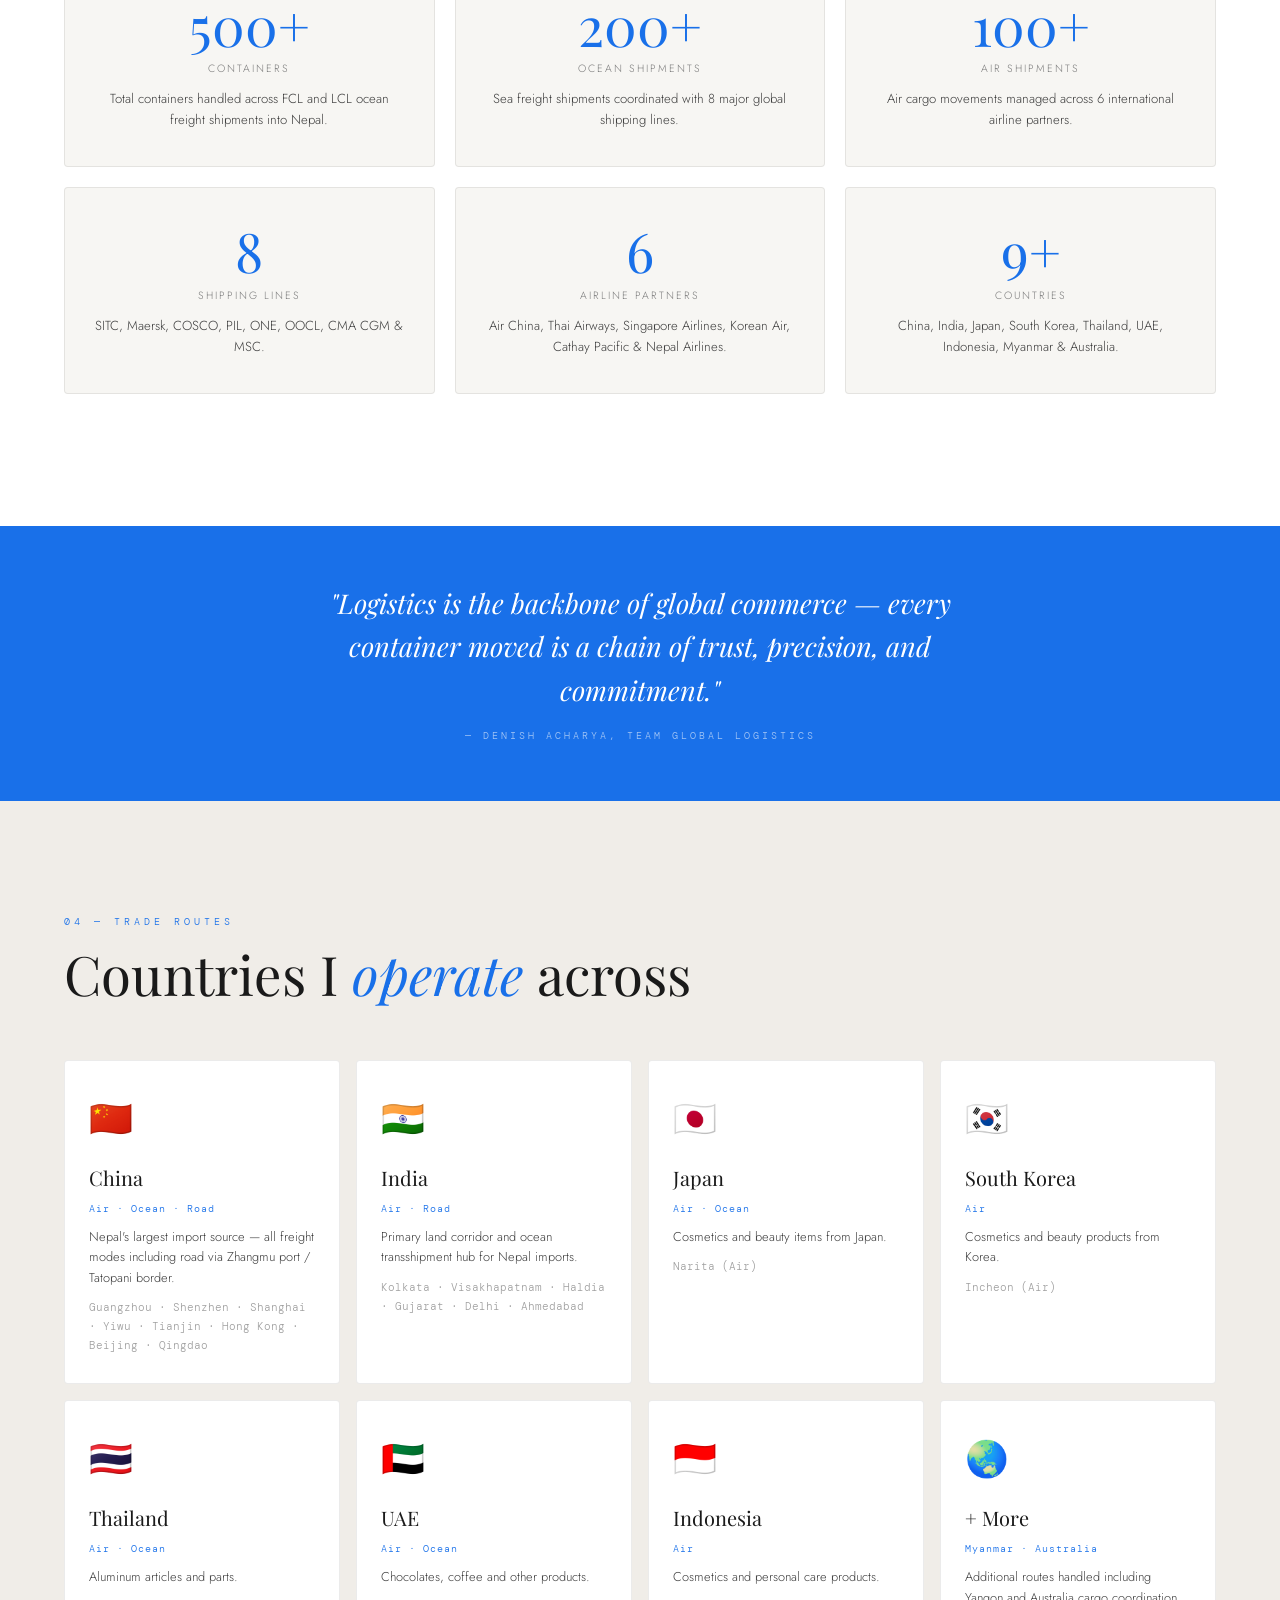
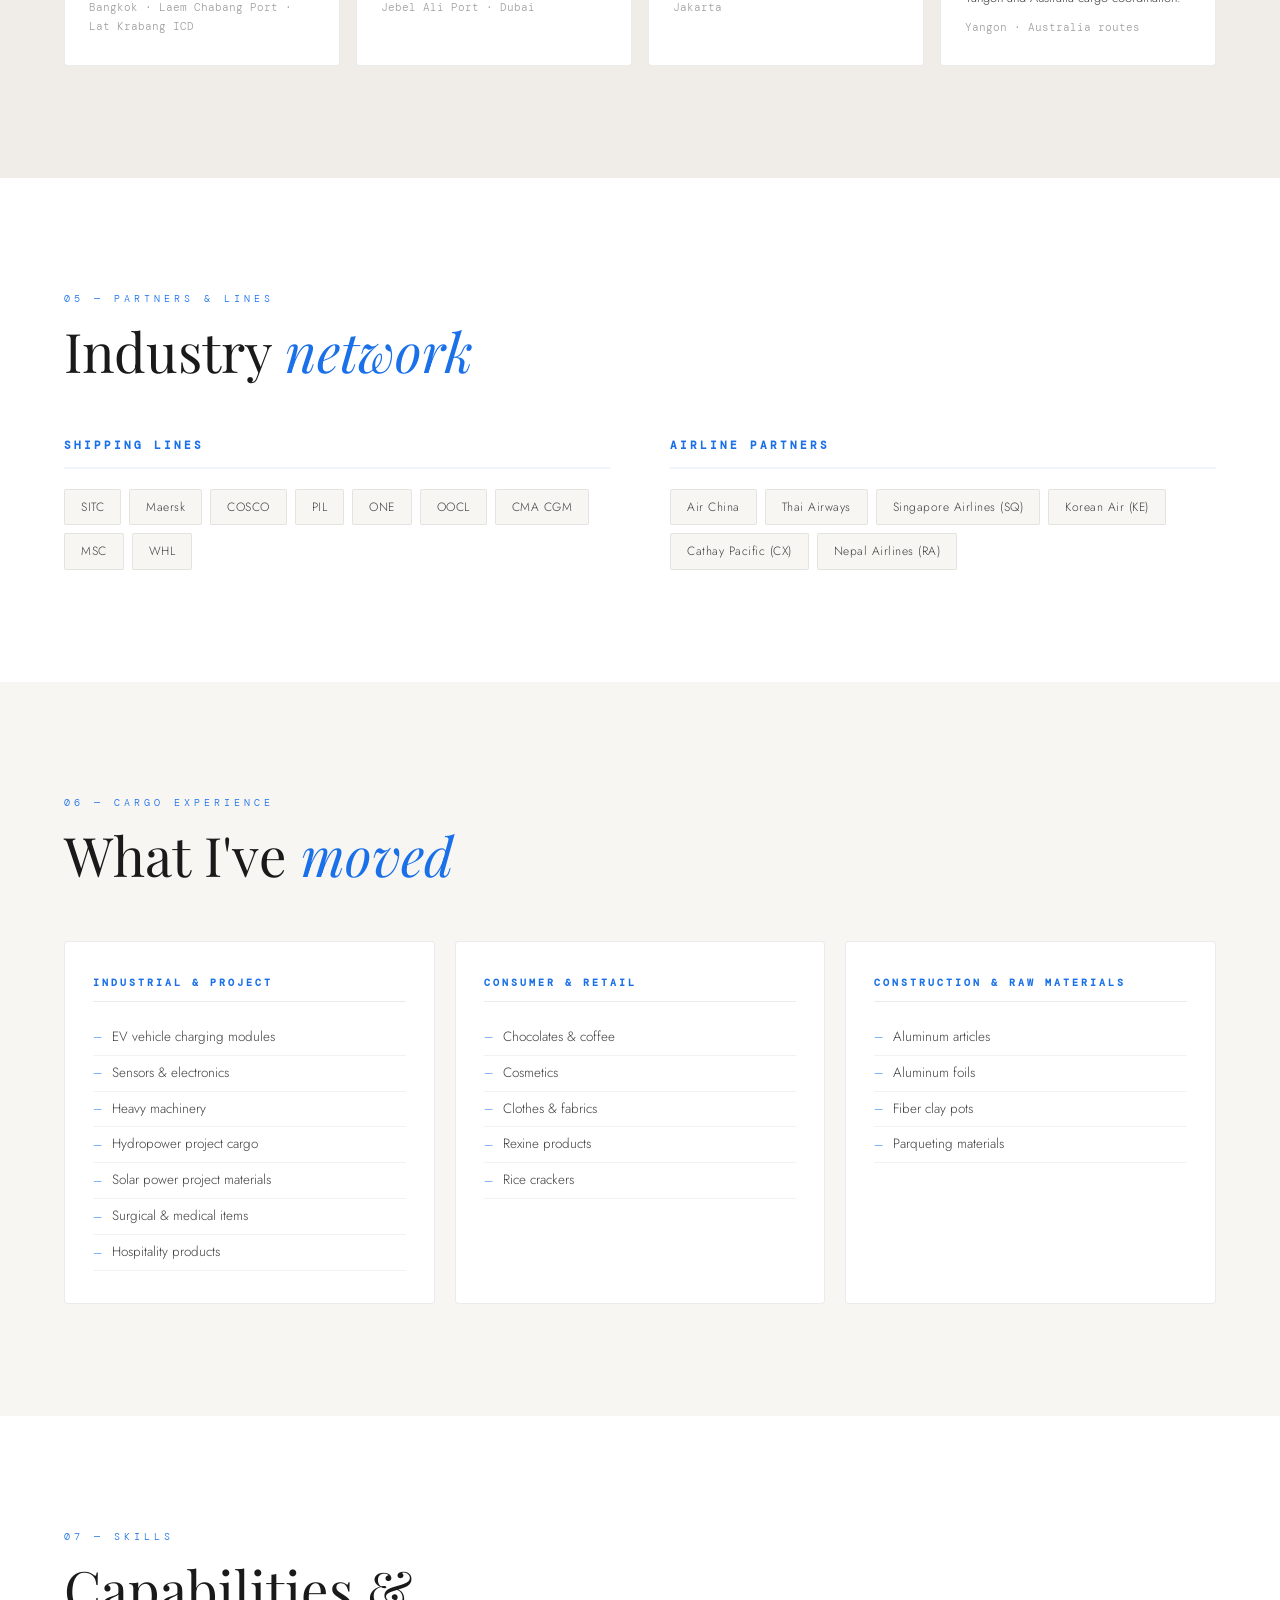
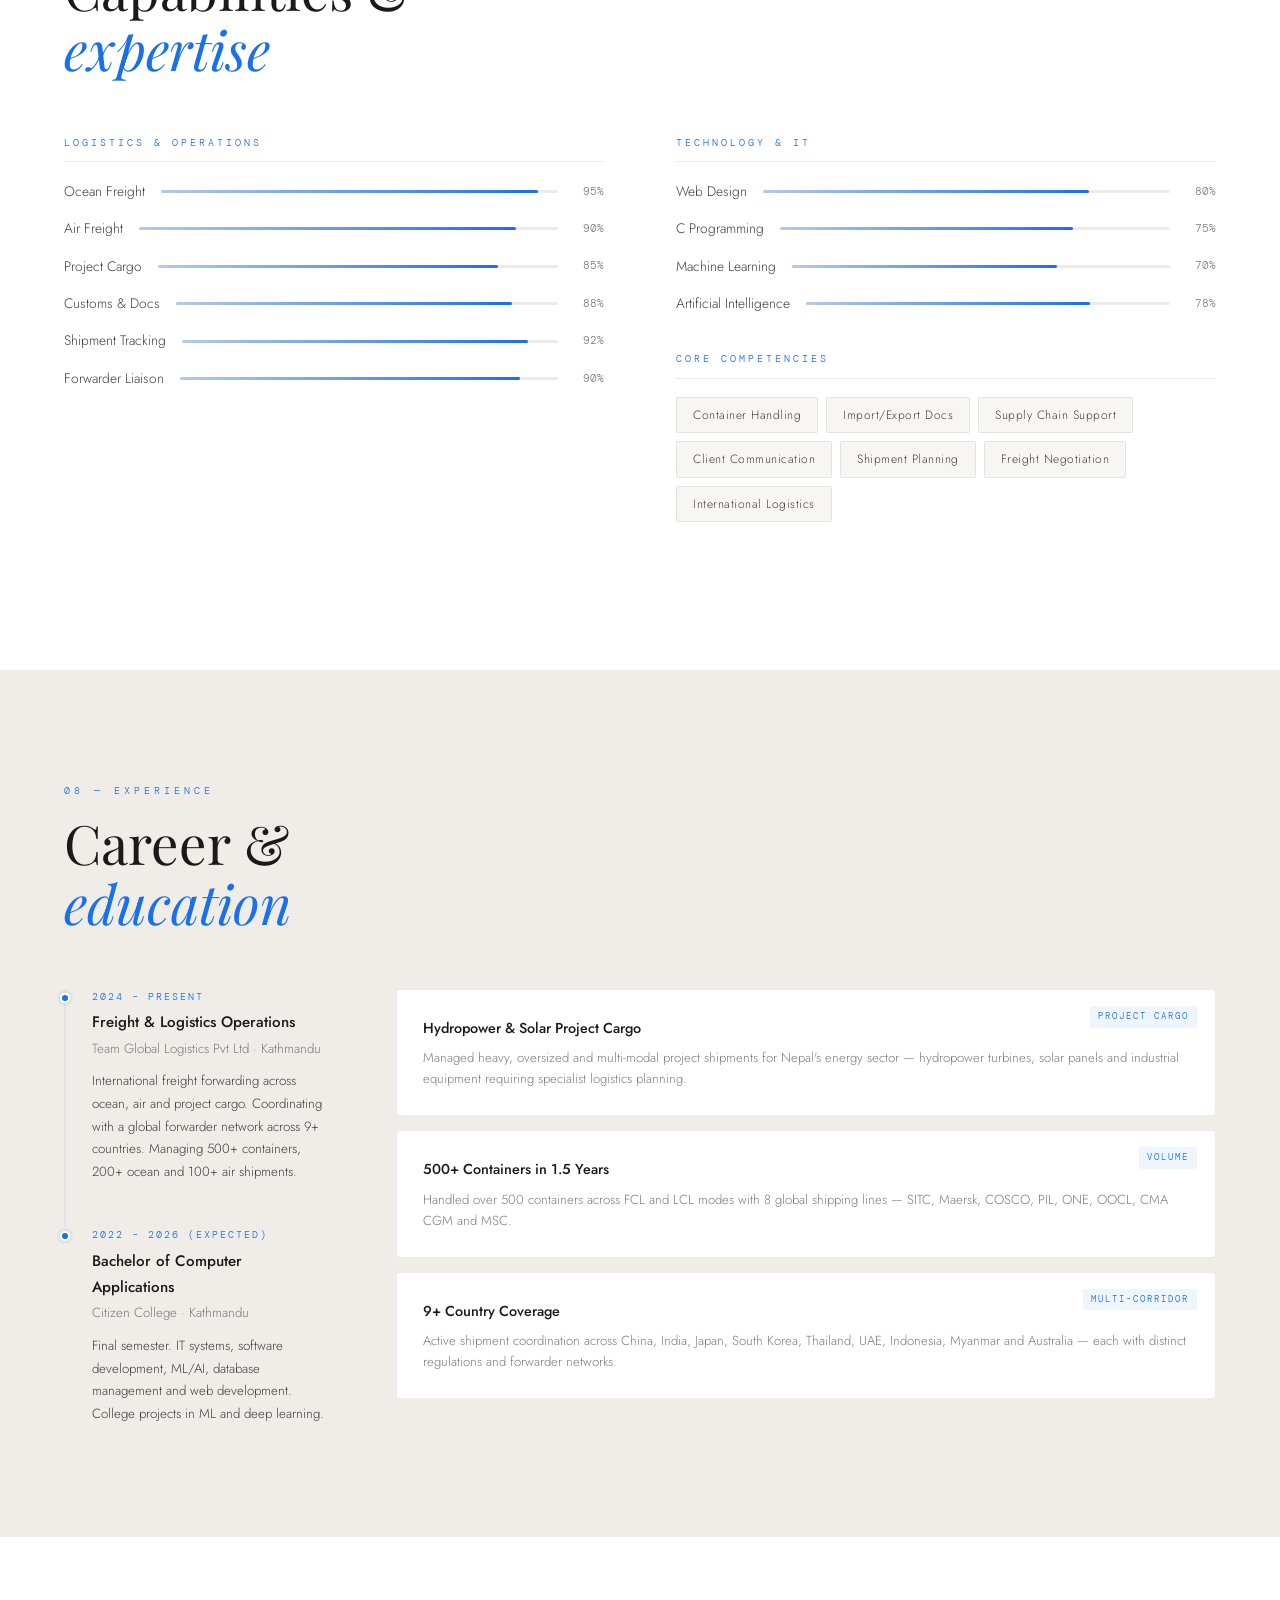
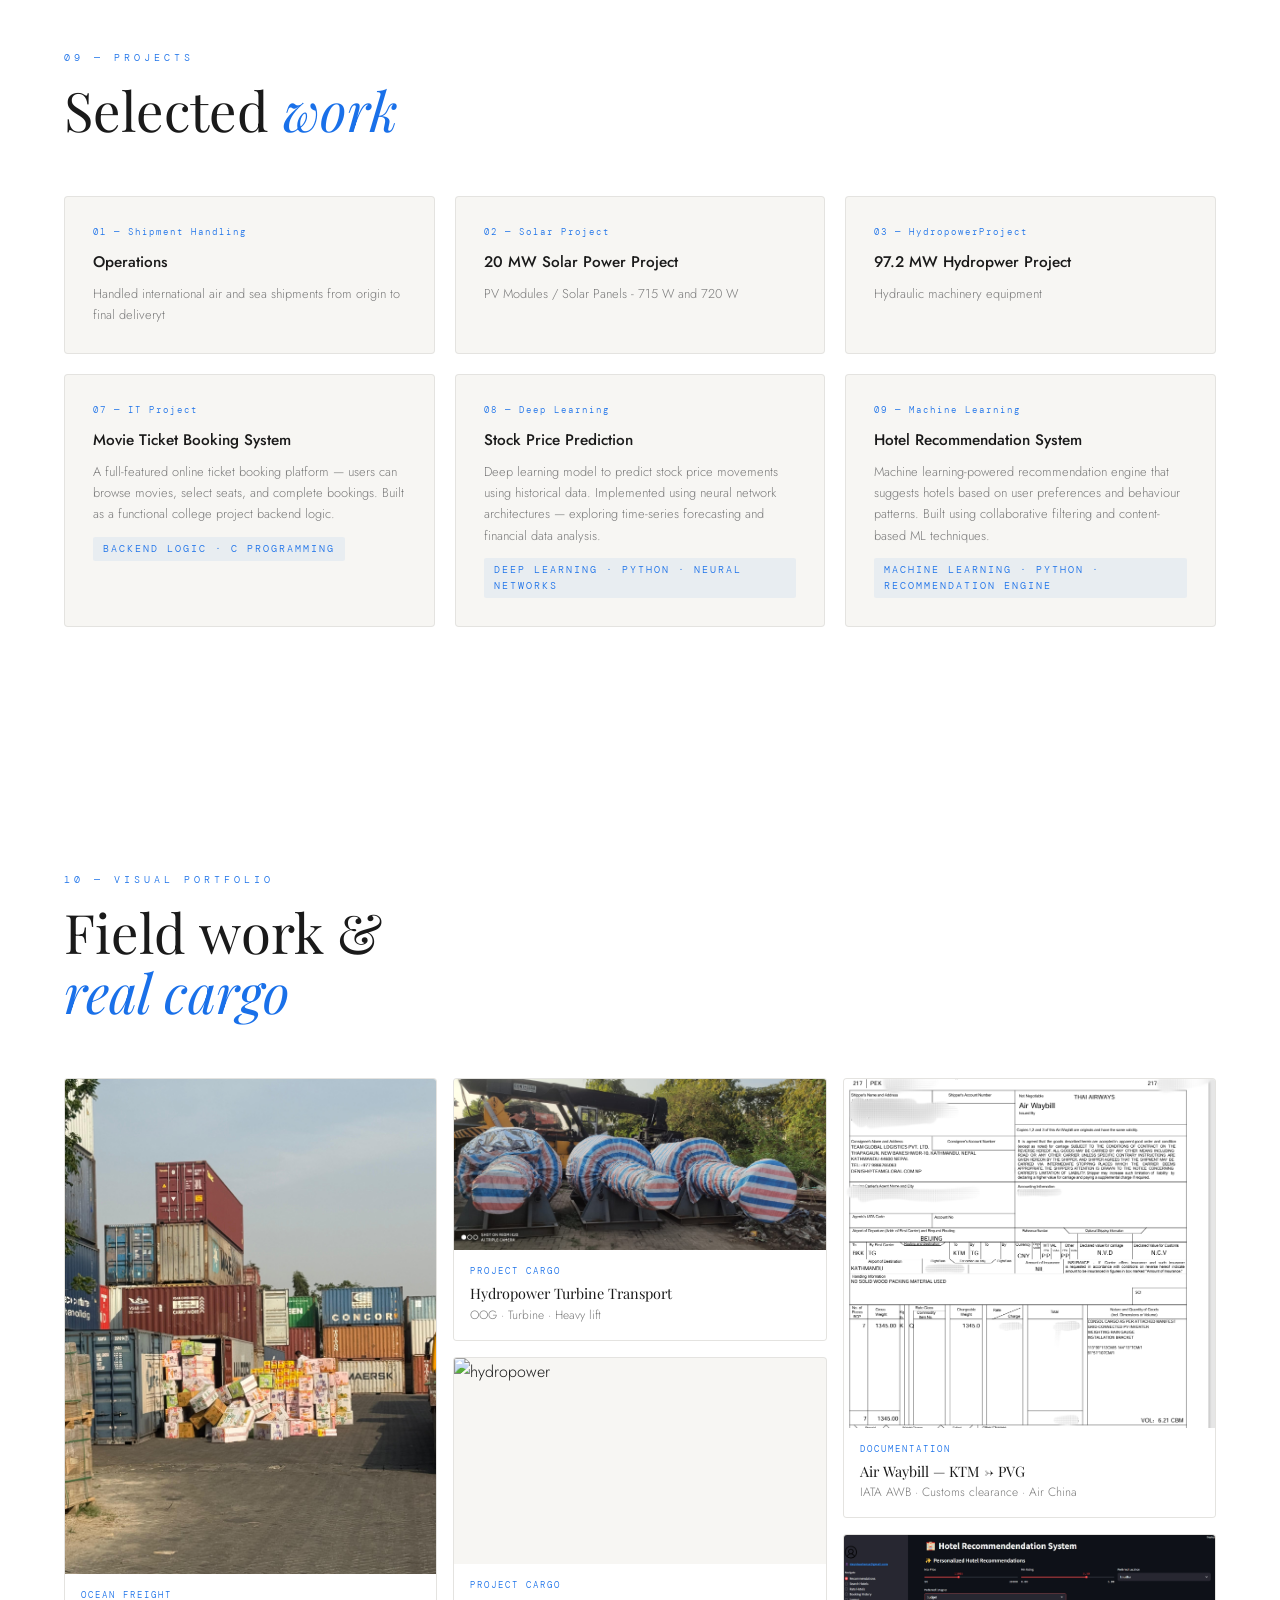
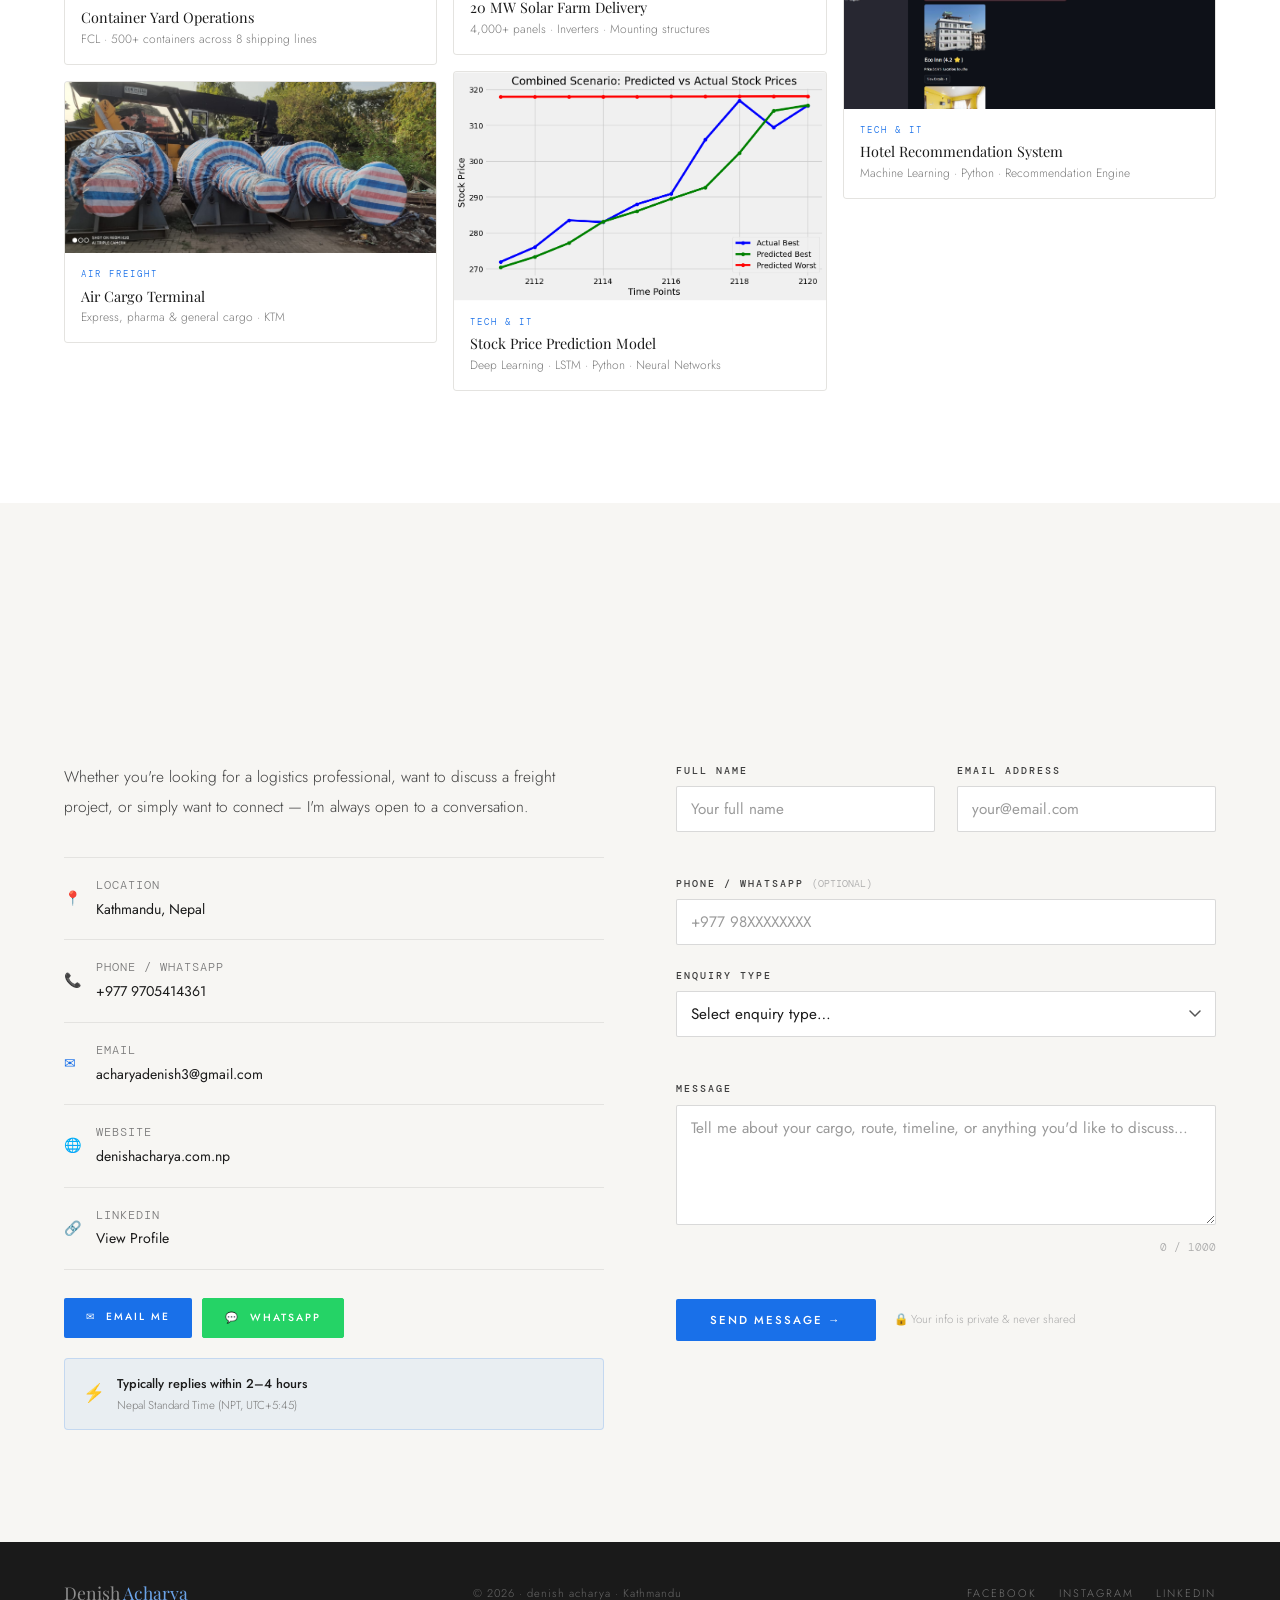
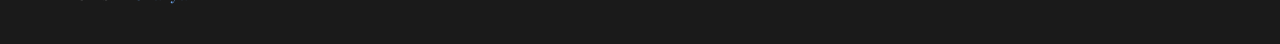
==== commit 77f64df8: "Replace SVG with image for solar project" ====
--- a/index.html
+++ b/index.html
@@ -2535,63 +2535,7 @@
       <!-- 05 — Solar panels project cargo (tall card) -->
       <div class="gal-item reveal d1" data-cat="project" data-index="4">
         <div class="gal-thumb">
-          <svg viewBox="0 0 400 360" xmlns="http://www.w3.org/2000/svg">
-            <rect width="400" height="360" fill="#d8e8d0" />
-            <!-- Sky -->
-            <rect width="400" height="120" fill="#b8d0e8" />
-            <!-- Sun -->
-            <circle cx="340" cy="55" r="30" fill="#f7dc6f" opacity=".9" />
-            <circle cx="340" cy="55" r="22" fill="#f9e86d" />
-            <!-- Ground -->
-            <rect y="280" width="400" height="80" fill="#c8b898" />
-            <!-- Solar panel field — perspective -->
-            <!-- Row 1 (far) -->
-            <rect x="30" y="160" width="70" height="42" fill="#1a5276" rx="1" />
-            <line x1="30" y1="174" x2="100" y2="174" stroke="#2980b9" stroke-width="0.5" />
-            <line x1="30" y1="188" x2="100" y2="188" stroke="#2980b9" stroke-width="0.5" />
-            <line x1="52" y1="160" x2="52" y2="202" stroke="#2980b9" stroke-width="0.5" />
-            <line x1="76" y1="160" x2="76" y2="202" stroke="#2980b9" stroke-width="0.5" />
-            <rect x="115" y="160" width="70" height="42" fill="#1a5276" rx="1" />
-            <line x1="115" y1="174" x2="185" y2="174" stroke="#2980b9" stroke-width="0.5" />
-            <line x1="115" y1="188" x2="185" y2="188" stroke="#2980b9" stroke-width="0.5" />
-            <line x1="137" y1="160" x2="137" y2="202" stroke="#2980b9" stroke-width="0.5" />
-            <line x1="161" y1="160" x2="161" y2="202" stroke="#2980b9" stroke-width="0.5" />
-            <rect x="200" y="160" width="70" height="42" fill="#1a5276" rx="1" />
-            <line x1="200" y1="174" x2="270" y2="174" stroke="#2980b9" stroke-width="0.5" />
-            <line x1="200" y1="188" x2="270" y2="188" stroke="#2980b9" stroke-width="0.5" />
-            <line x1="222" y1="160" x2="222" y2="202" stroke="#2980b9" stroke-width="0.5" />
-            <line x1="246" y1="160" x2="246" y2="202" stroke="#2980b9" stroke-width="0.5" />
-            <rect x="285" y="160" width="70" height="42" fill="#1a5276" rx="1" />
-            <line x1="285" y1="174" x2="355" y2="174" stroke="#2980b9" stroke-width="0.5" />
-            <line x1="285" y1="188" x2="355" y2="188" stroke="#2980b9" stroke-width="0.5" />
-            <line x1="307" y1="160" x2="307" y2="202" stroke="#2980b9" stroke-width="0.5" />
-            <line x1="331" y1="160" x2="331" y2="202" stroke="#2980b9" stroke-width="0.5" />
-            <!-- Row 2 (near) -->
-            <rect x="10" y="218" width="90" height="55" fill="#154360" rx="1" />
-            <line x1="10" y1="236" x2="100" y2="236" stroke="#2e86c1" stroke-width="0.7" />
-            <line x1="10" y1="254" x2="100" y2="254" stroke="#2e86c1" stroke-width="0.7" />
-            <line x1="40" y1="218" x2="40" y2="273" stroke="#2e86c1" stroke-width="0.7" />
-            <line x1="70" y1="218" x2="70" y2="273" stroke="#2e86c1" stroke-width="0.7" />
-            <rect x="115" y="218" width="90" height="55" fill="#154360" rx="1" />
-            <line x1="115" y1="236" x2="205" y2="236" stroke="#2e86c1" stroke-width="0.7" />
-            <line x1="115" y1="254" x2="205" y2="254" stroke="#2e86c1" stroke-width="0.7" />
-            <line x1="145" y1="218" x2="145" y2="273" stroke="#2e86c1" stroke-width="0.7" />
-            <line x1="175" y1="218" x2="175" y2="273" stroke="#2e86c1" stroke-width="0.7" />
-            <rect x="220" y="218" width="90" height="55" fill="#154360" rx="1" />
-            <line x1="220" y1="236" x2="310" y2="236" stroke="#2e86c1" stroke-width="0.7" />
-            <line x1="220" y1="254" x2="310" y2="254" stroke="#2e86c1" stroke-width="0.7" />
-            <line x1="250" y1="218" x2="250" y2="273" stroke="#2e86c1" stroke-width="0.7" />
-            <line x1="280" y1="218" x2="280" y2="273" stroke="#2e86c1" stroke-width="0.7" />
-            <rect x="325" y="218" width="60" height="55" fill="#154360" rx="1" />
-            <!-- Crates with panels on ground -->
-            <rect x="50" y="295" width="60" height="25" fill="#8B6914" rx="1" />
-            <line x1="65" y1="295" x2="65" y2="320" stroke="rgba(255,255,255,.3)" stroke-width="0.7" />
-            <line x1="80" y1="295" x2="80" y2="320" stroke="rgba(255,255,255,.3)" stroke-width="0.7" />
-            <line x1="95" y1="295" x2="95" y2="320" stroke="rgba(255,255,255,.3)" stroke-width="0.7" />
-            <rect x="130" y="295" width="80" height="25" fill="#7B5914" rx="1" />
-            <text x="170" y="311" font-size="7" fill="rgba(255,255,255,.7)" text-anchor="middle"
-              font-family="monospace">20MW SOLAR</text>
-          </svg>
+          <img src="mounting_structure_solar_project.jpeg" alt="hydropower" width="450px" height="250px"">
         </div>
         <div class="gal-overlay">
           <div class="gal-cat">Project Cargo</div>
@@ -2609,7 +2553,7 @@
       <!-- 07 — Tech / ML project -->
       <div class="gal-item reveal" data-cat="tech" data-index="6">
         <div class="gal-thumb">
-          <img src="stock_price_prediction_denish_acharya.jpeg" alt="stock_price_prediction_denish_acharya" width="450px" height="250px"">
+          <img src="stock_price_prediction_denish_acharya.png" alt="stock_price_prediction_denish_acharya" width="450px" height="250px"">
         </div>
         <div class="gal-overlay">
           <div class="gal-cat">Tech & IT</div>
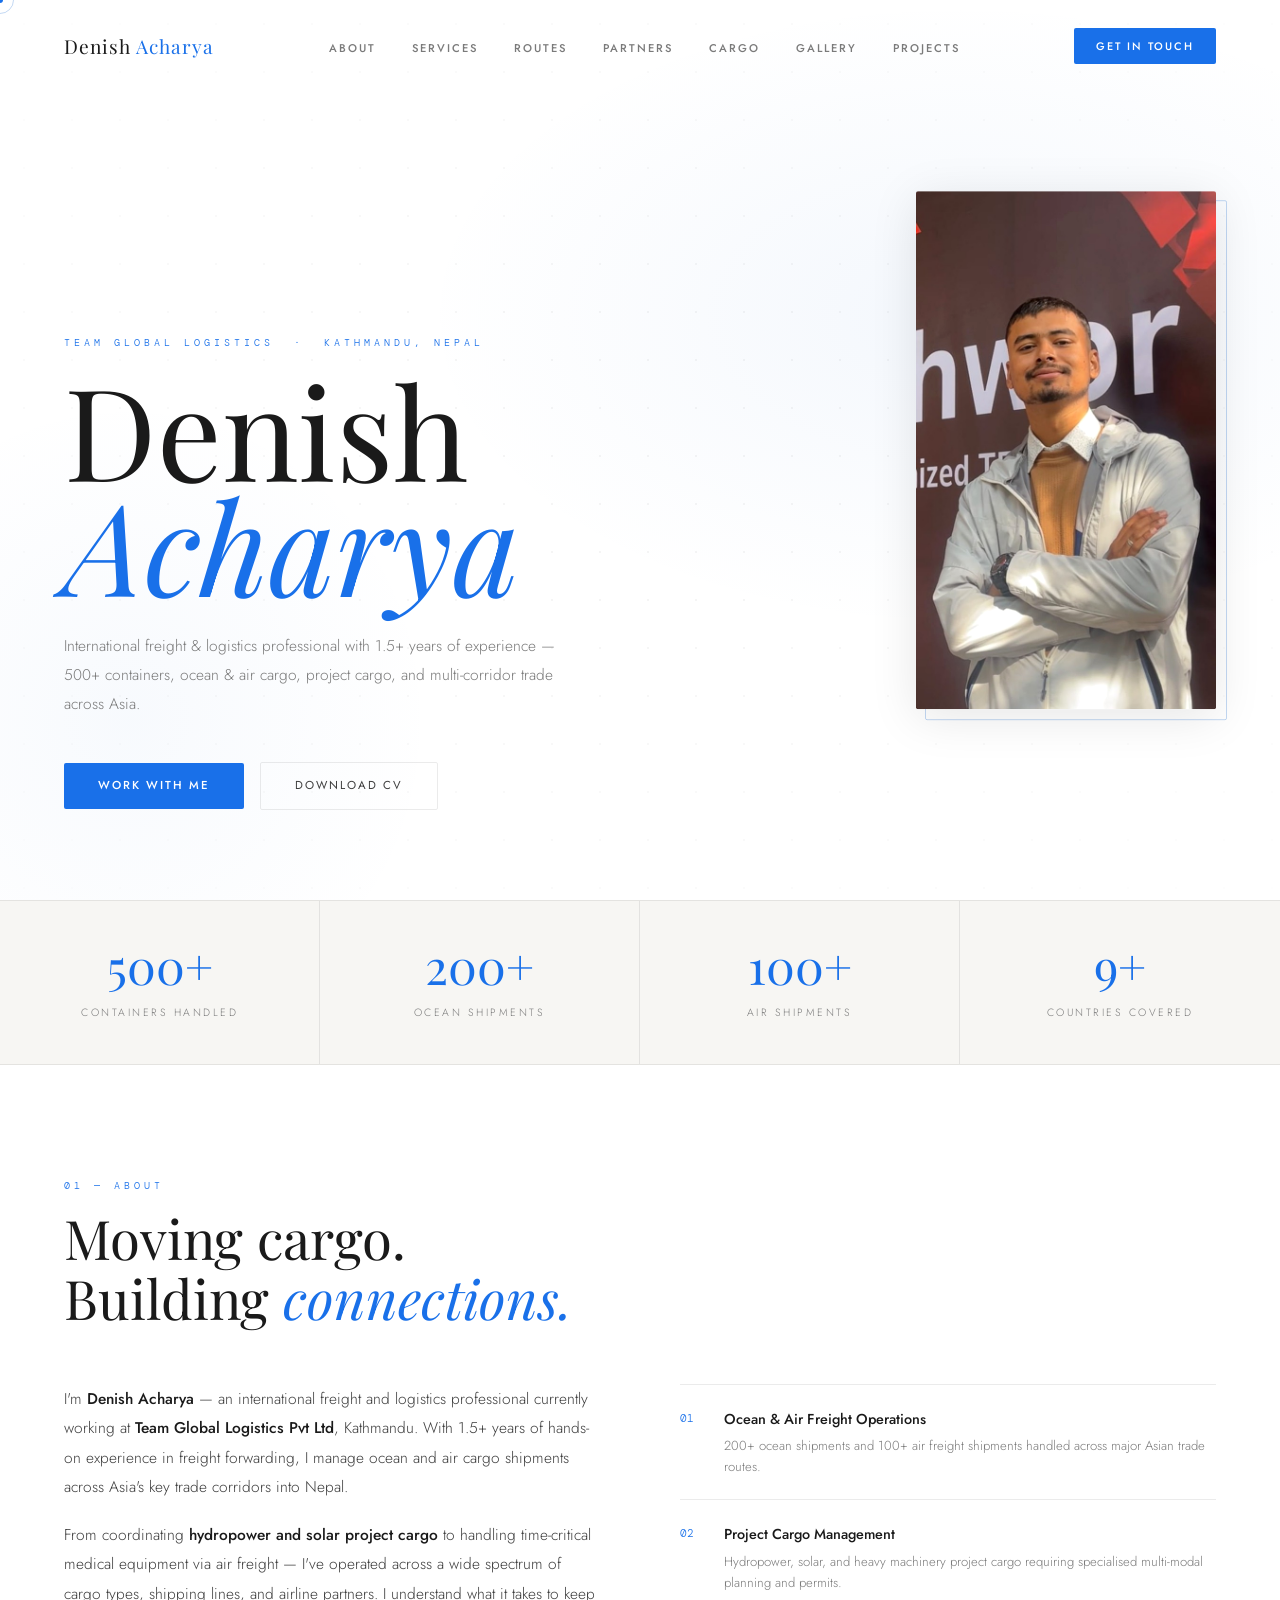
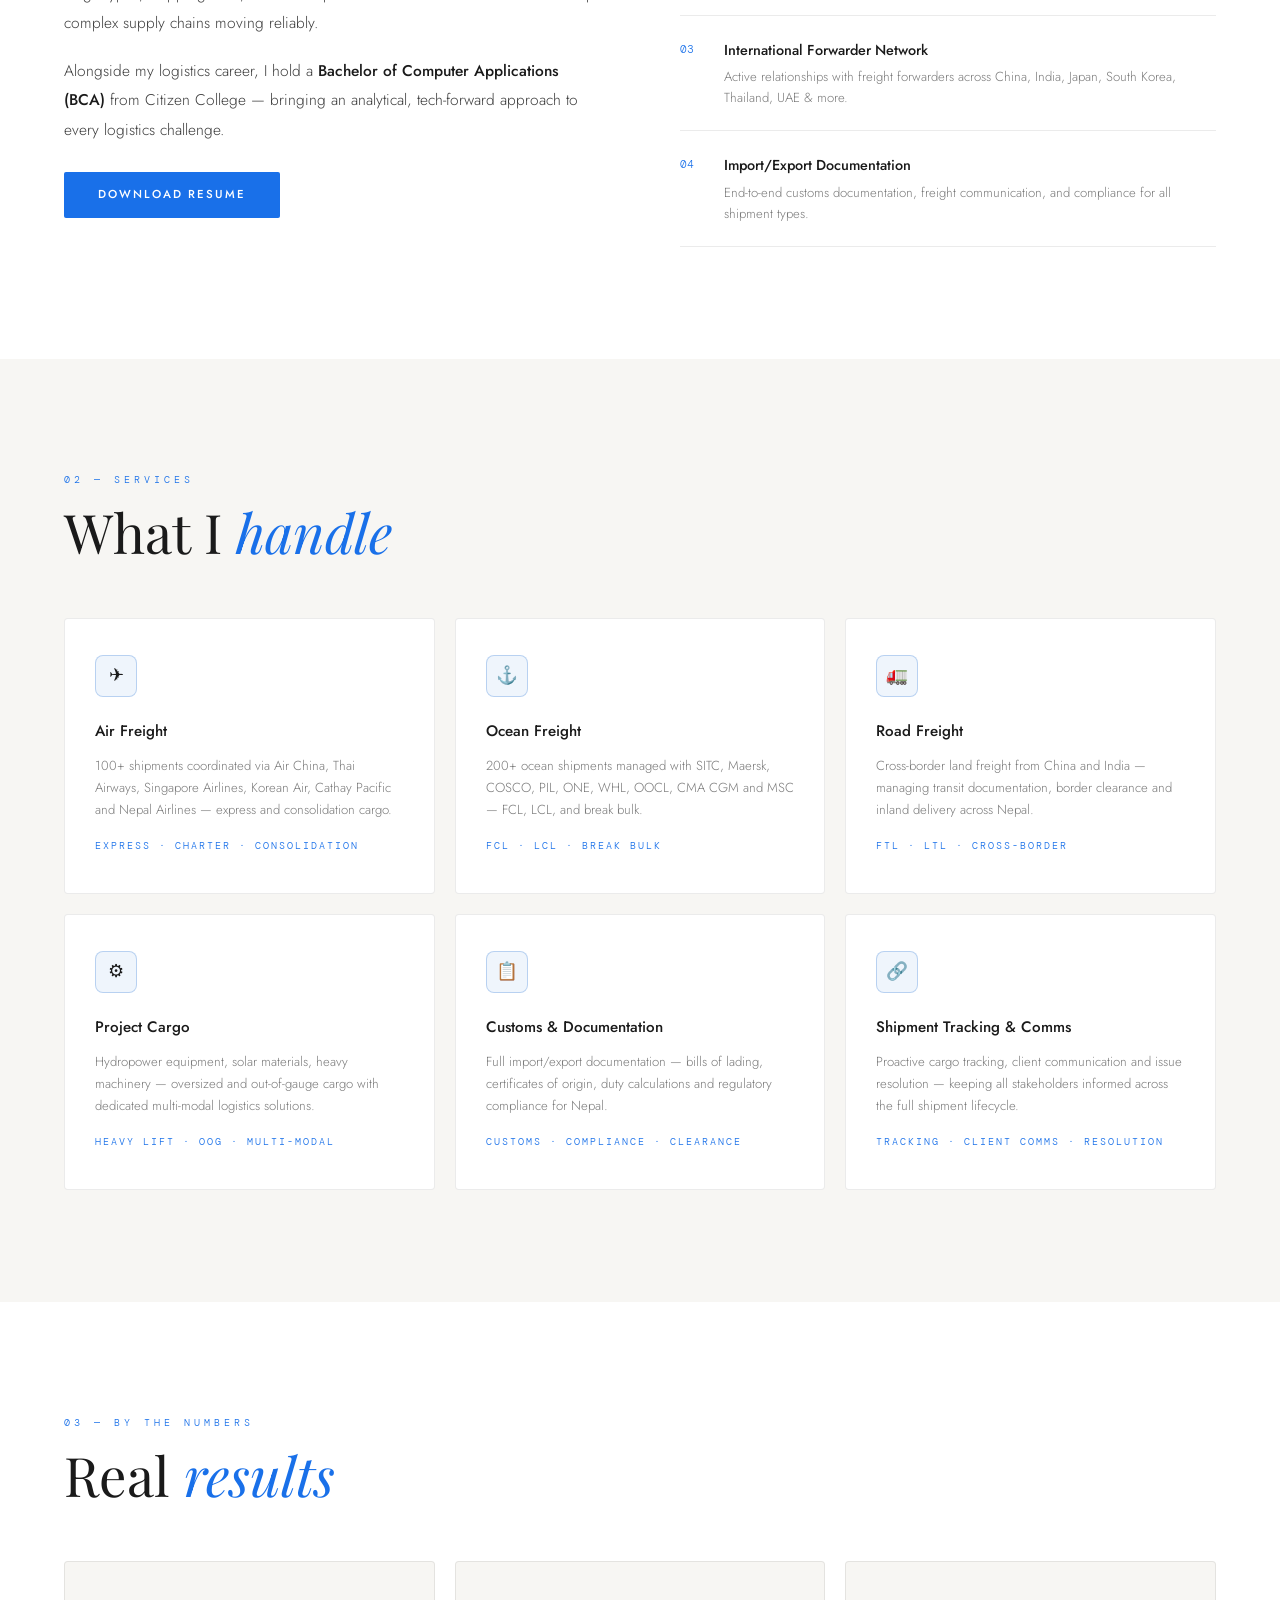
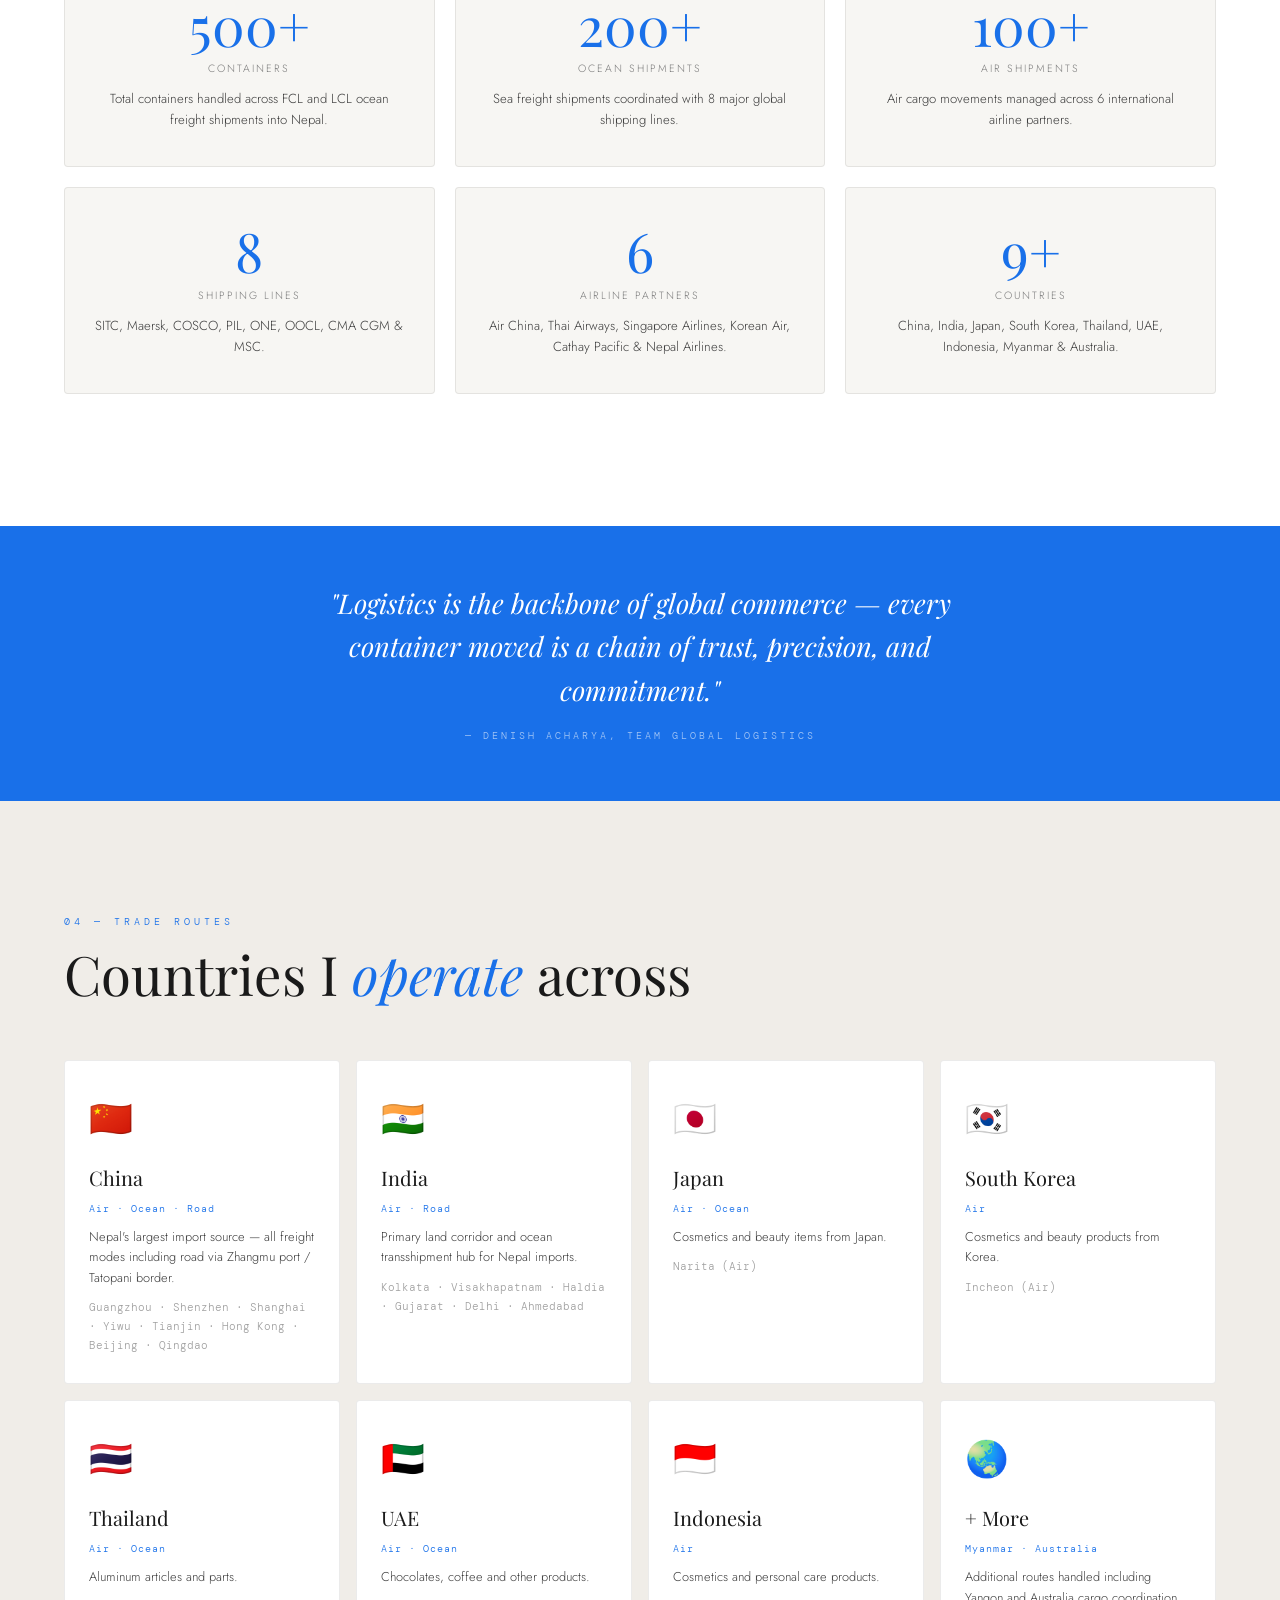
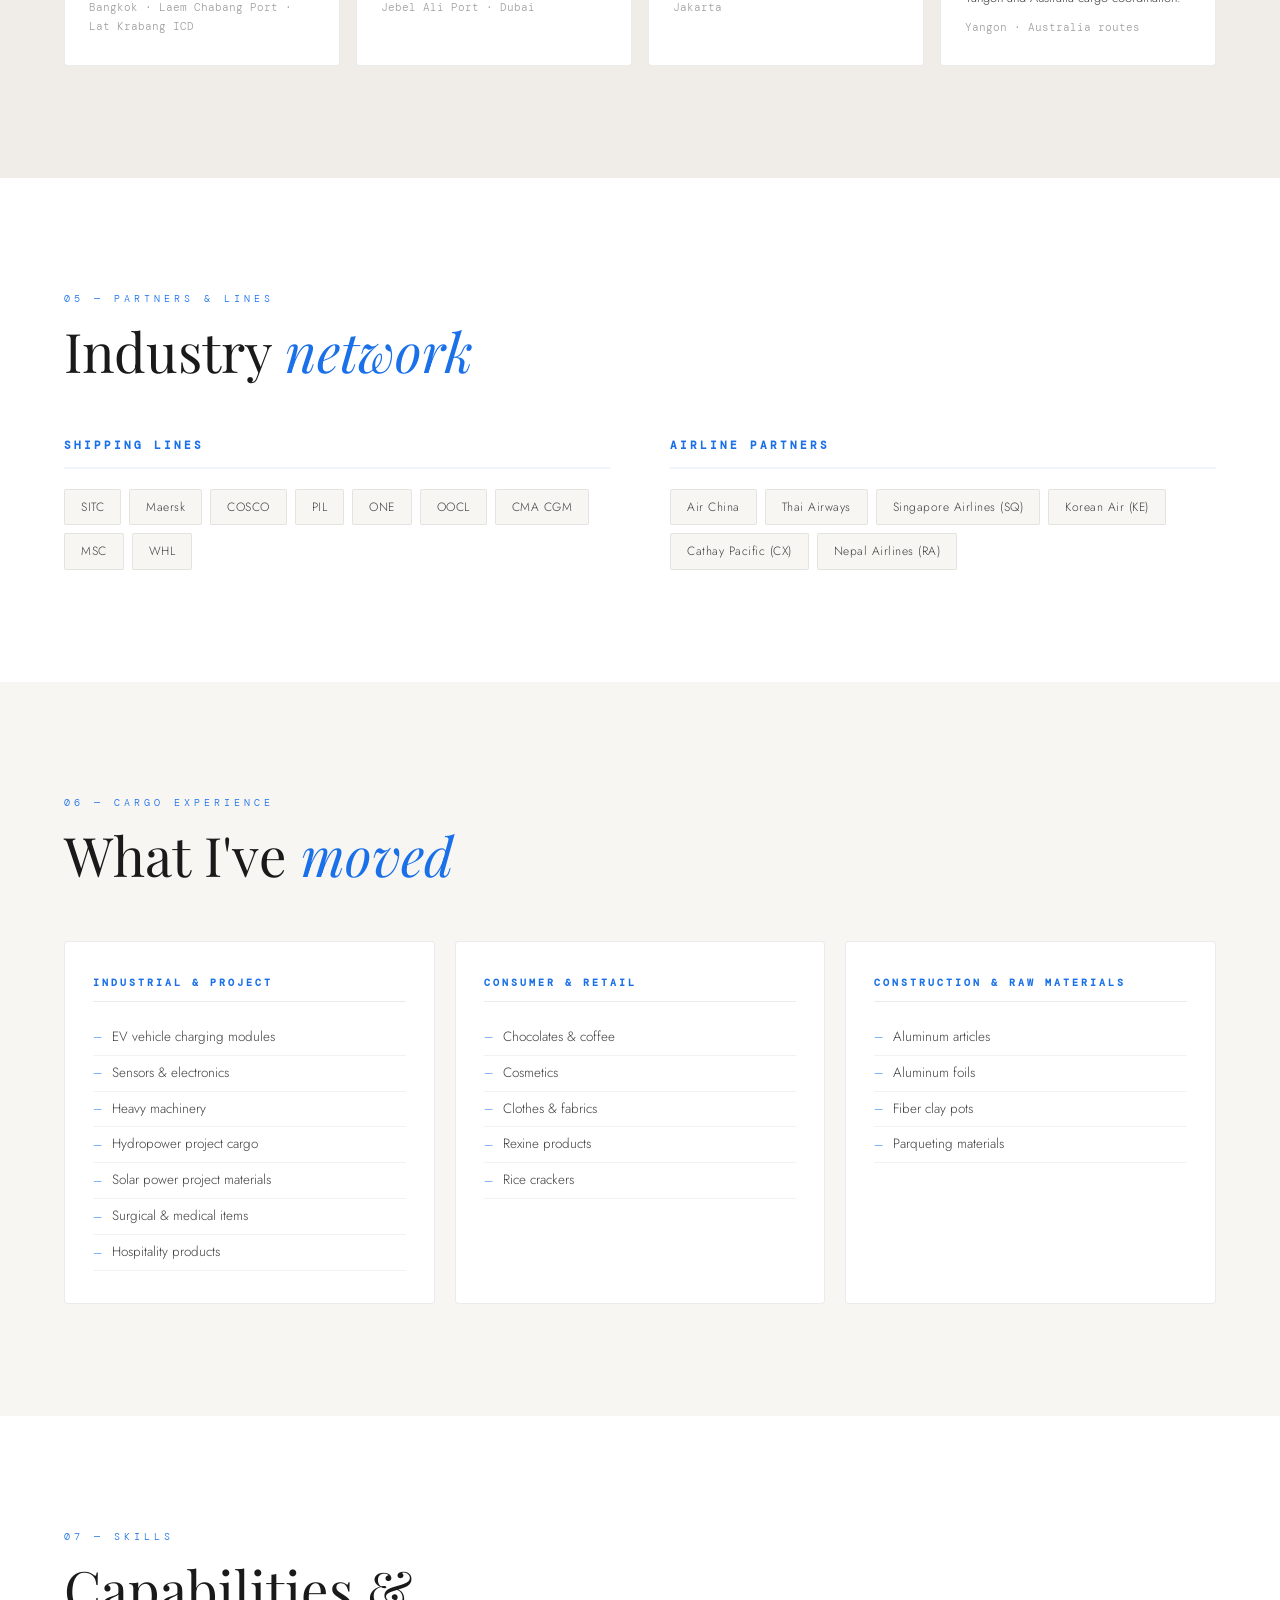
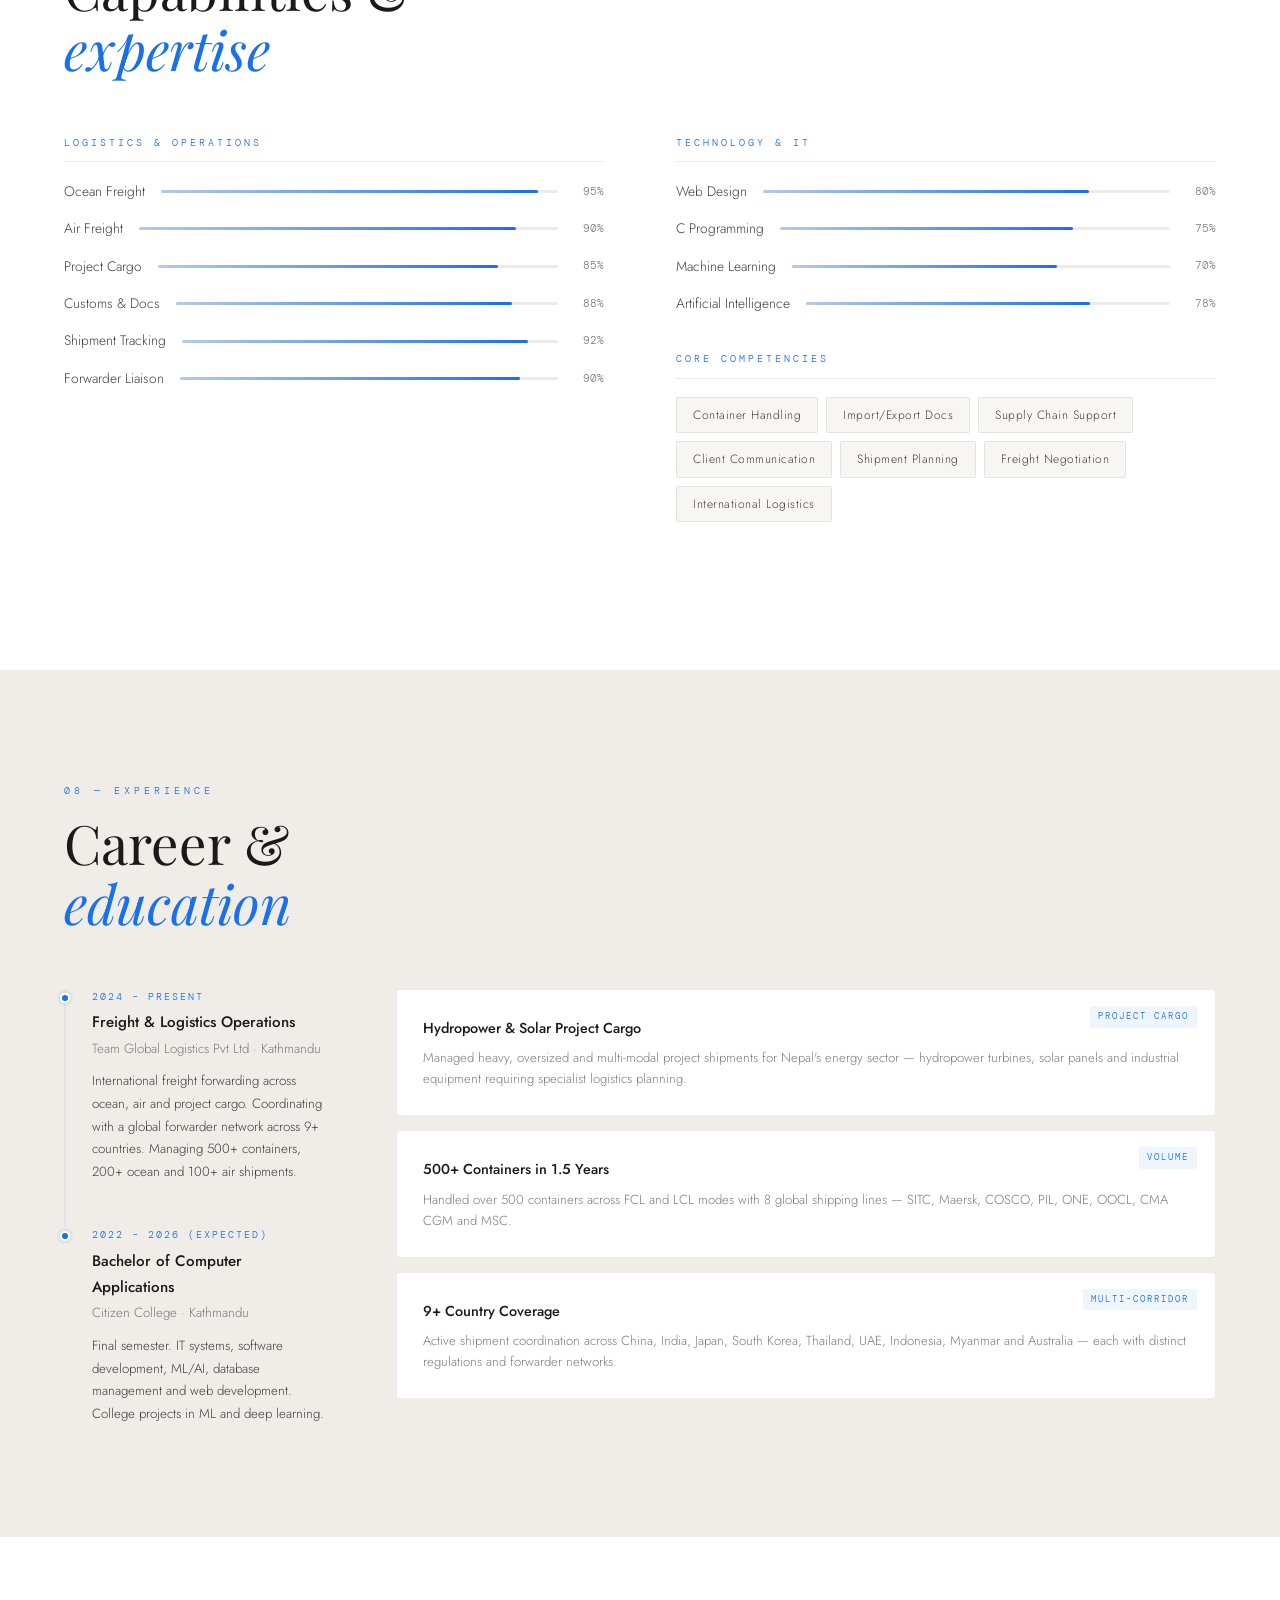
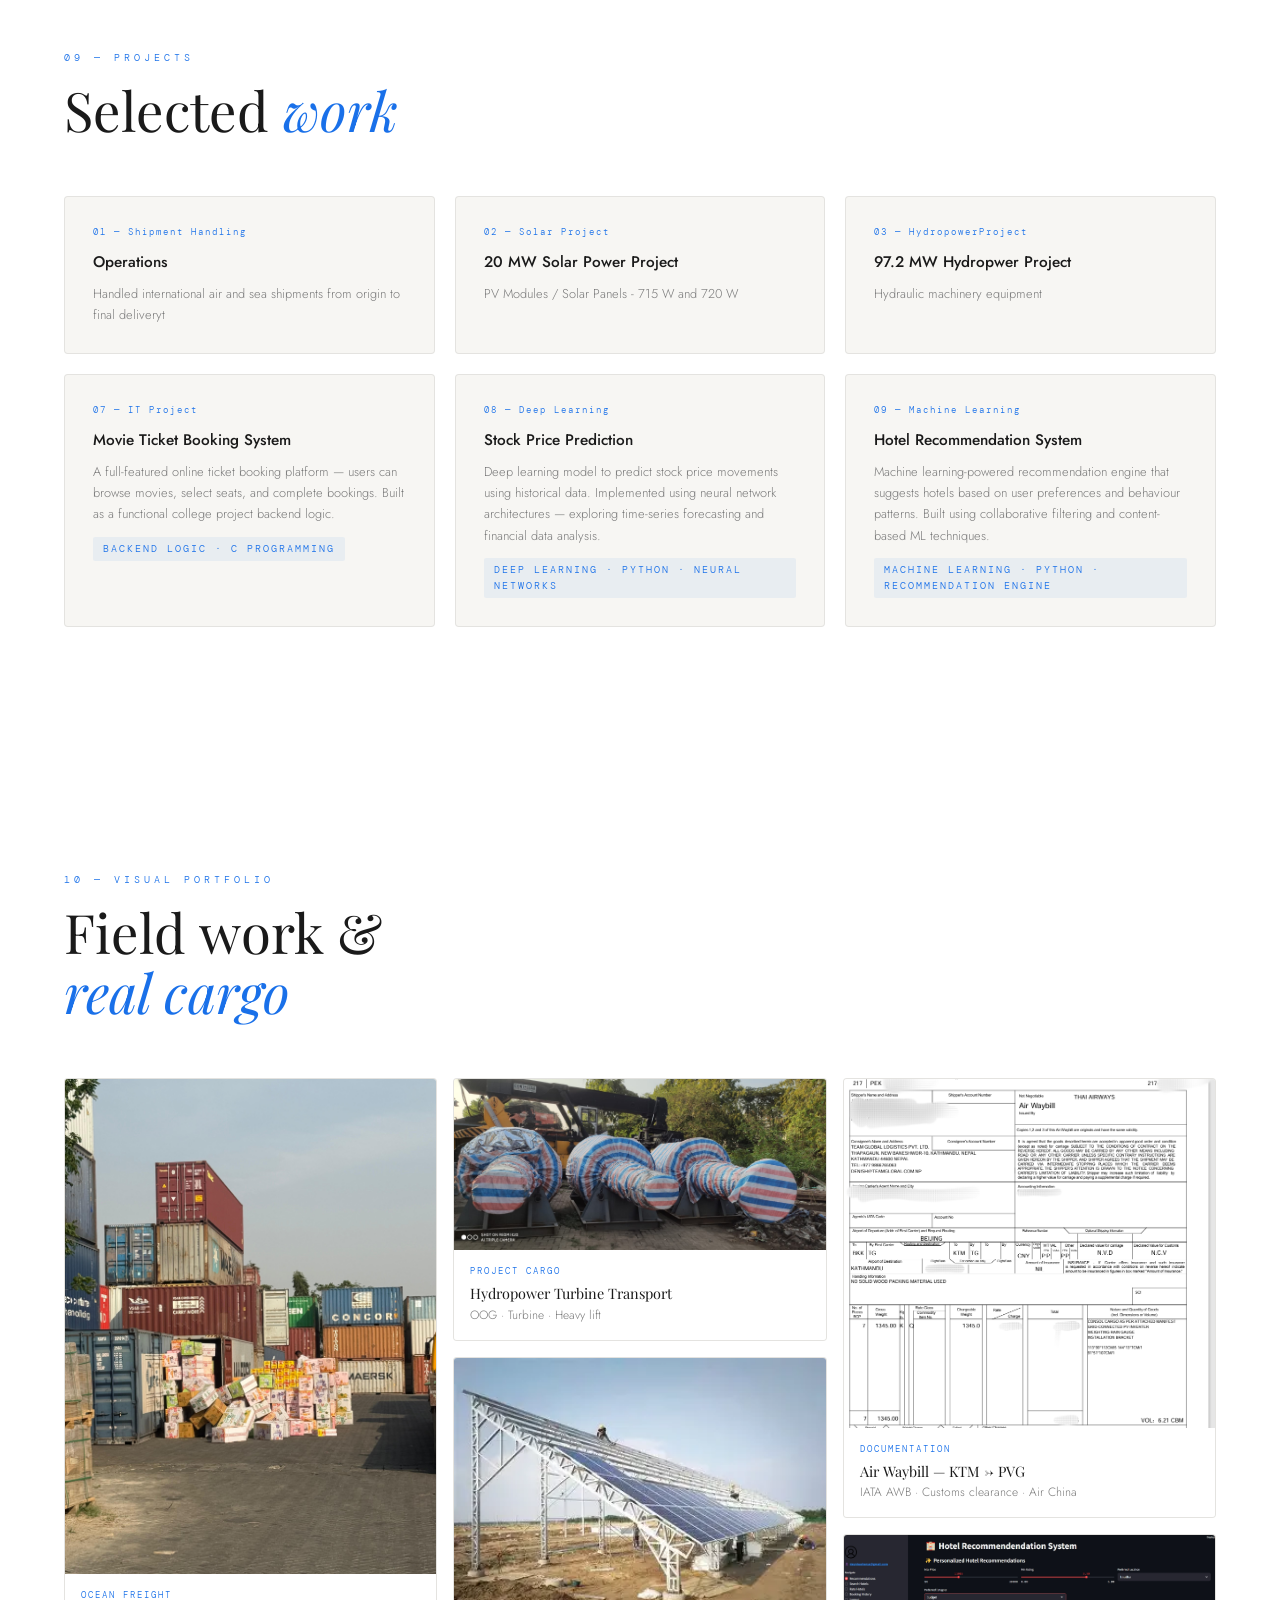
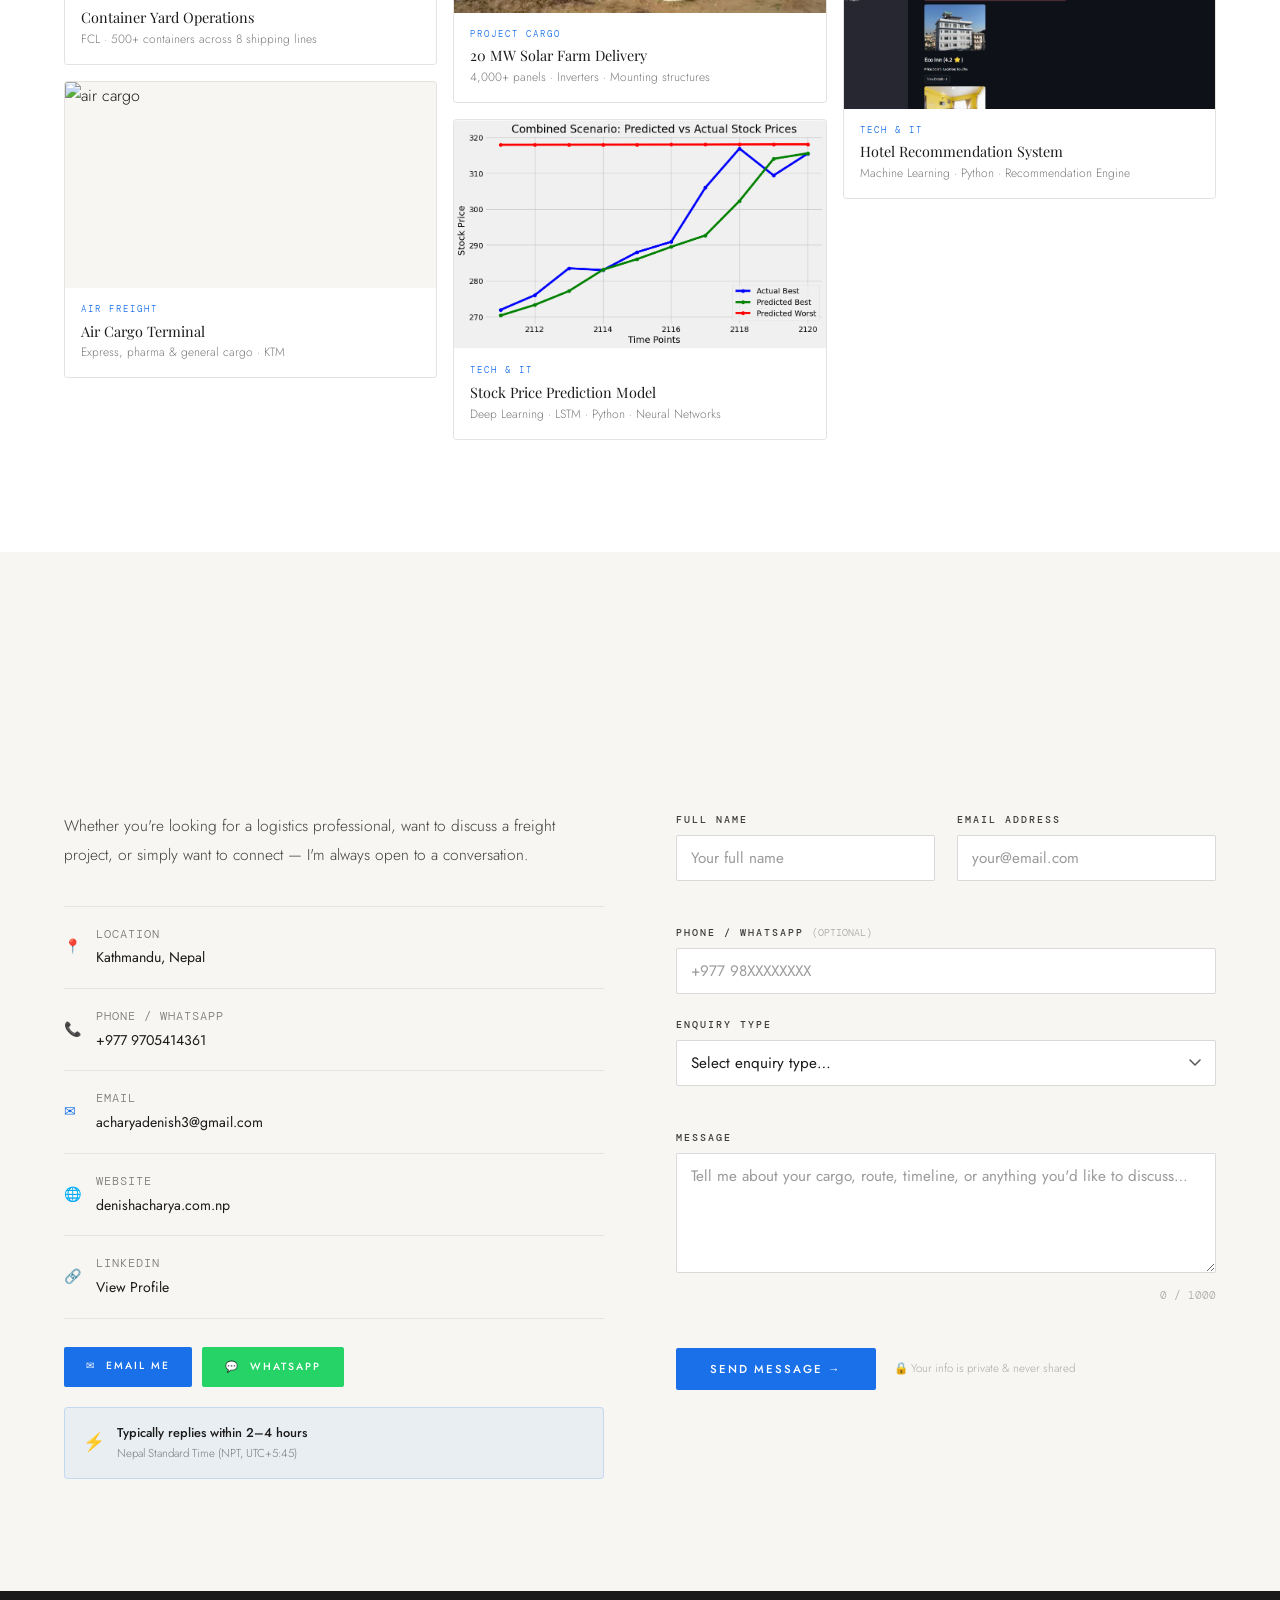
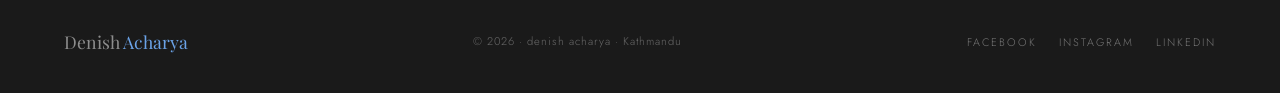
==== commit 60403f94: "Update index.html" ====
--- a/index.html
+++ b/index.html
@@ -2501,11 +2501,11 @@
       <!-- 02 — Air cargo terminal (taller card) -->
       <div class="gal-item reveal d1" data-cat="air" data-index="1">
         <div class="gal-thumb">
-          <img src="turbine_denish_acharya.jpeg" alt="hydropower" width="450px" height="250px"">
+          <img src="air_cargo_terminal.jpg" alt="air cargo" width="450px" height="250px"">
         </div>
         <div class="gal-overlay">
           <div class="gal-cat">Air Freight</div>
-          <div class="gal-title">Air Cargo Terminal — Tribhuvan International</div>
+          <div class="gal-title">Air Cargo</div>
           <div class="gal-sub">100+ air shipments via 6 airline partners</div>
         </div>
         <div class="gal-caption">
@@ -2535,7 +2535,7 @@
       <!-- 05 — Solar panels project cargo (tall card) -->
       <div class="gal-item reveal d1" data-cat="project" data-index="4">
         <div class="gal-thumb">
-          <img src="mounting_structure_solar_project.jpeg" alt="hydropower" width="450px" height="250px"">
+          <img src="mounting_structure_solar_project.webp" alt="mounting_structure_solar_project" width="450px" height="250px"">
         </div>
         <div class="gal-overlay">
           <div class="gal-cat">Project Cargo</div>
@@ -2574,8 +2574,8 @@
         </div>
         <div class="gal-overlay">
           <div class="gal-cat">Documentation</div>
-          <div class="gal-title">Air Waybill — KTM to PVG</div>
-          <div class="gal-sub">International air freight documentation & customs clearance</div>
+          <div class="gal-title">Air Waybill — PEK to KTM</div>
+          <div class="gal-sub">International air freight documentation</div>
         </div>
         <div class="gal-caption">
           <div class="gal-cat">Documentation</div>
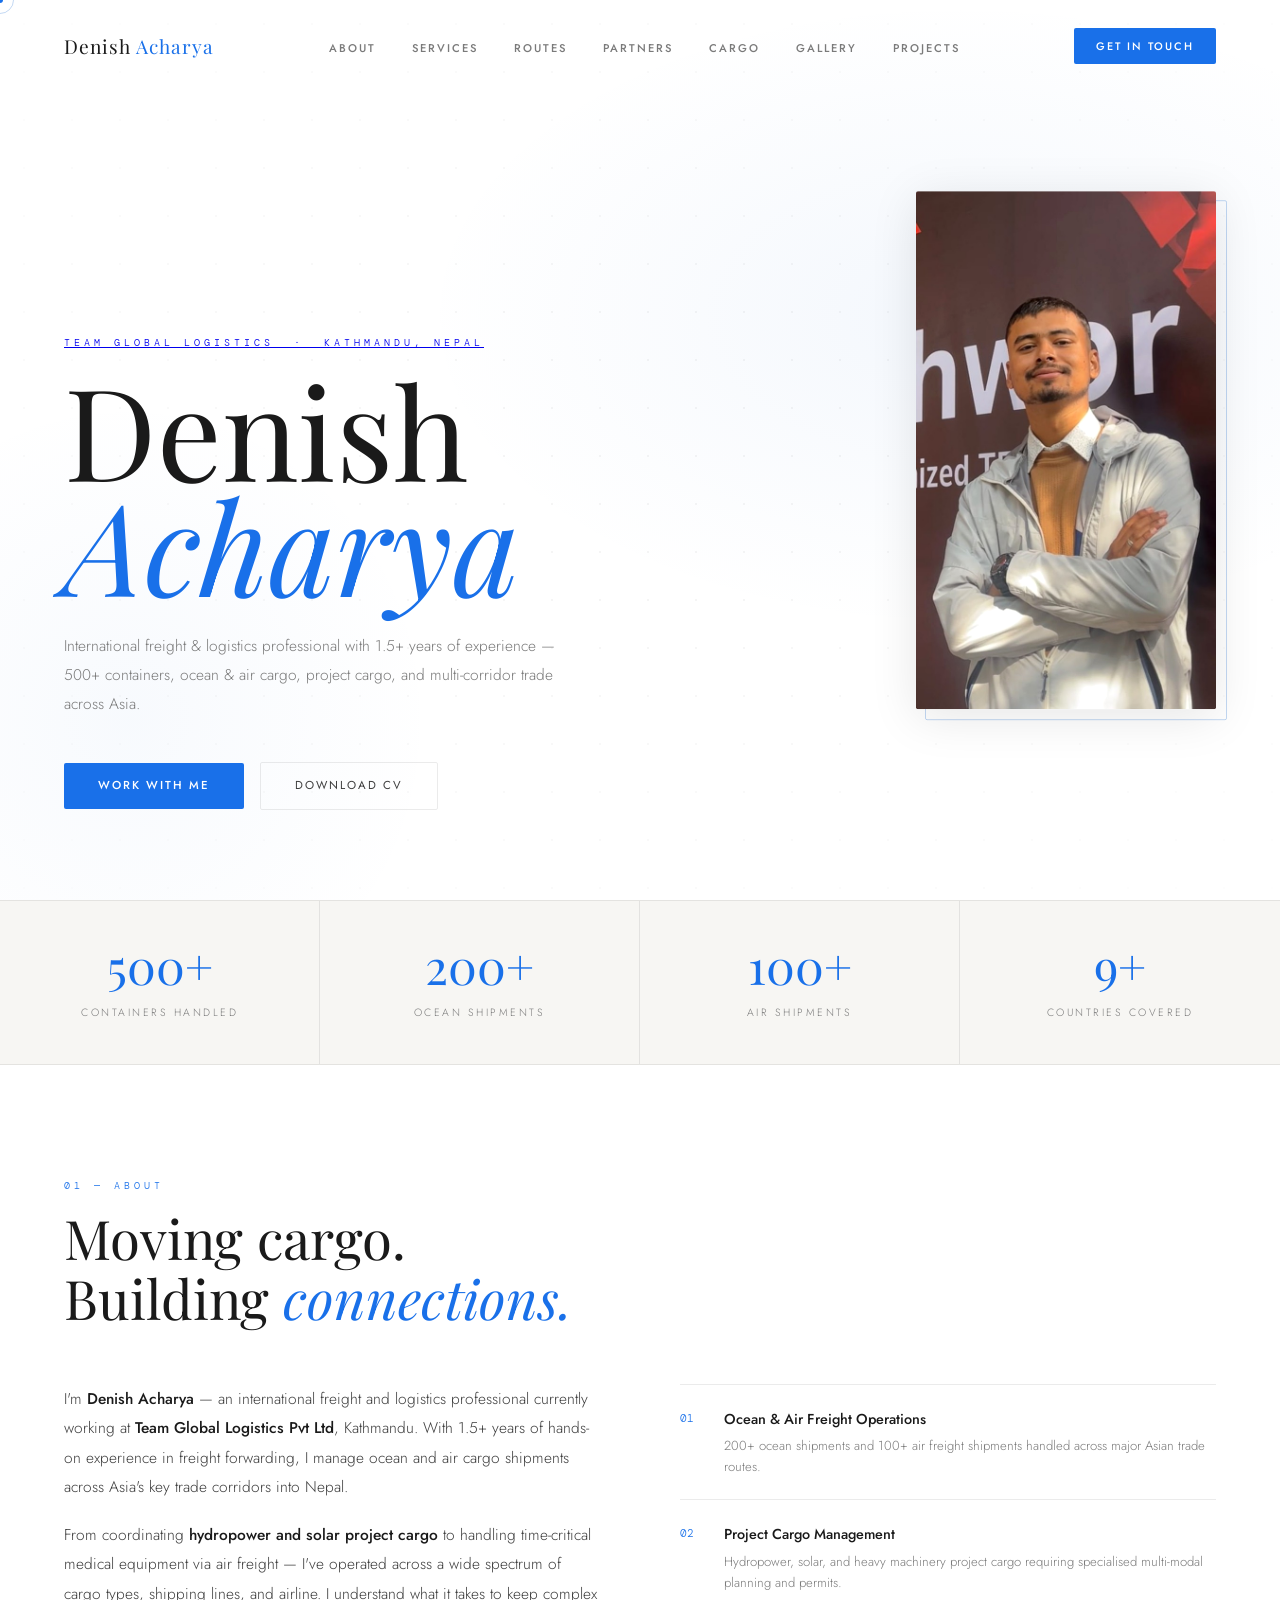
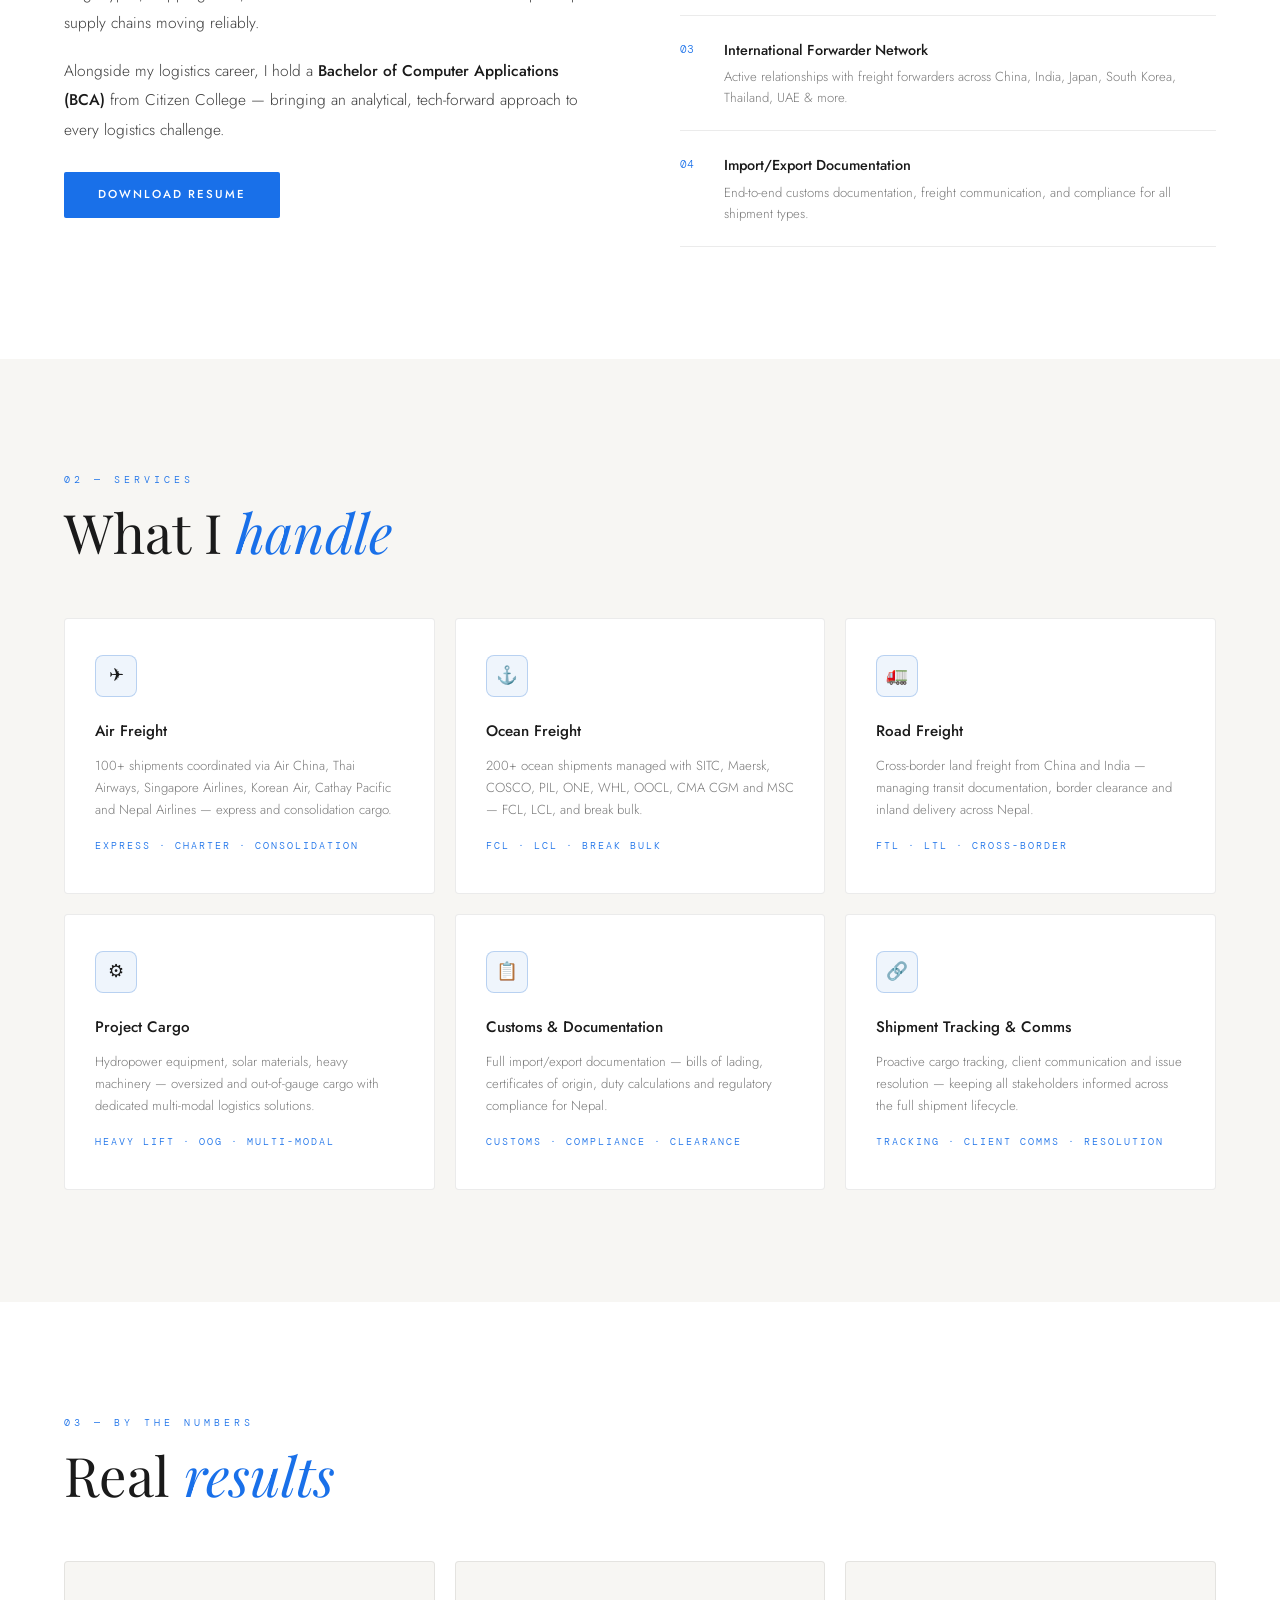
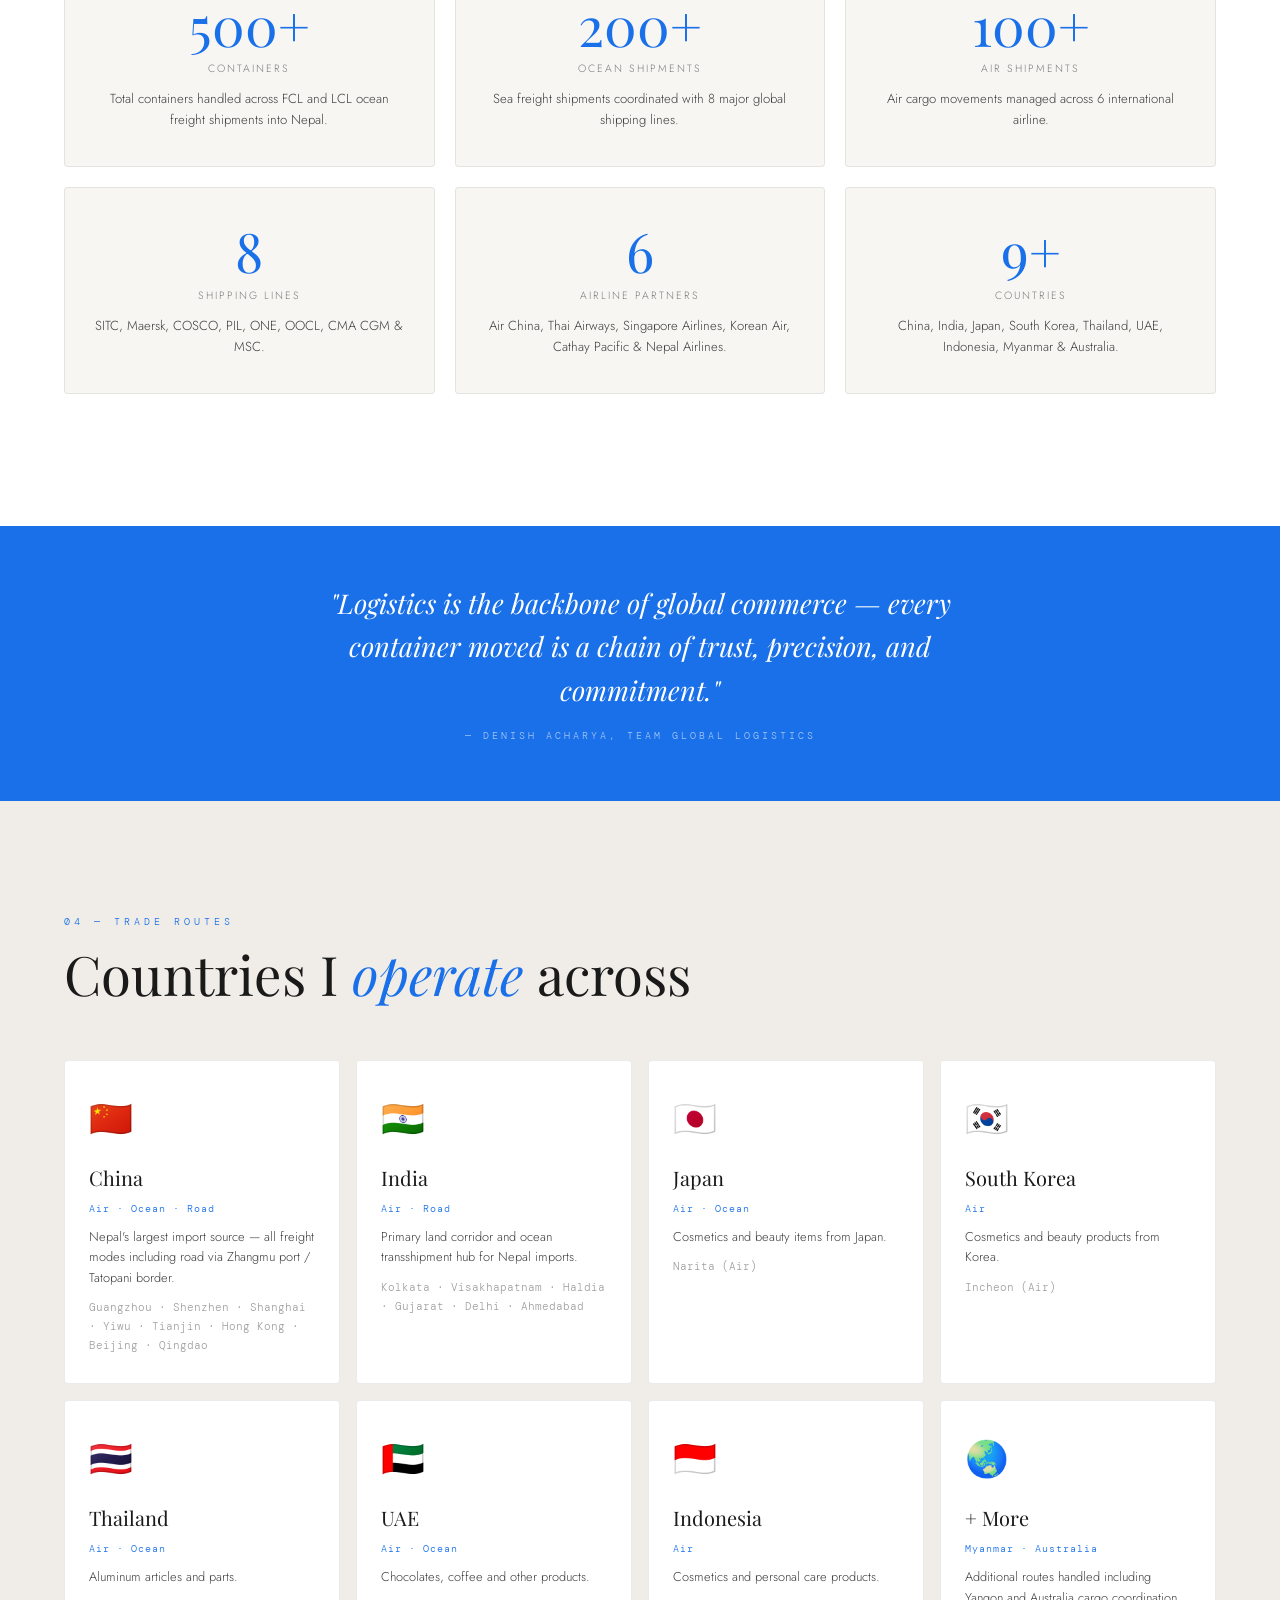
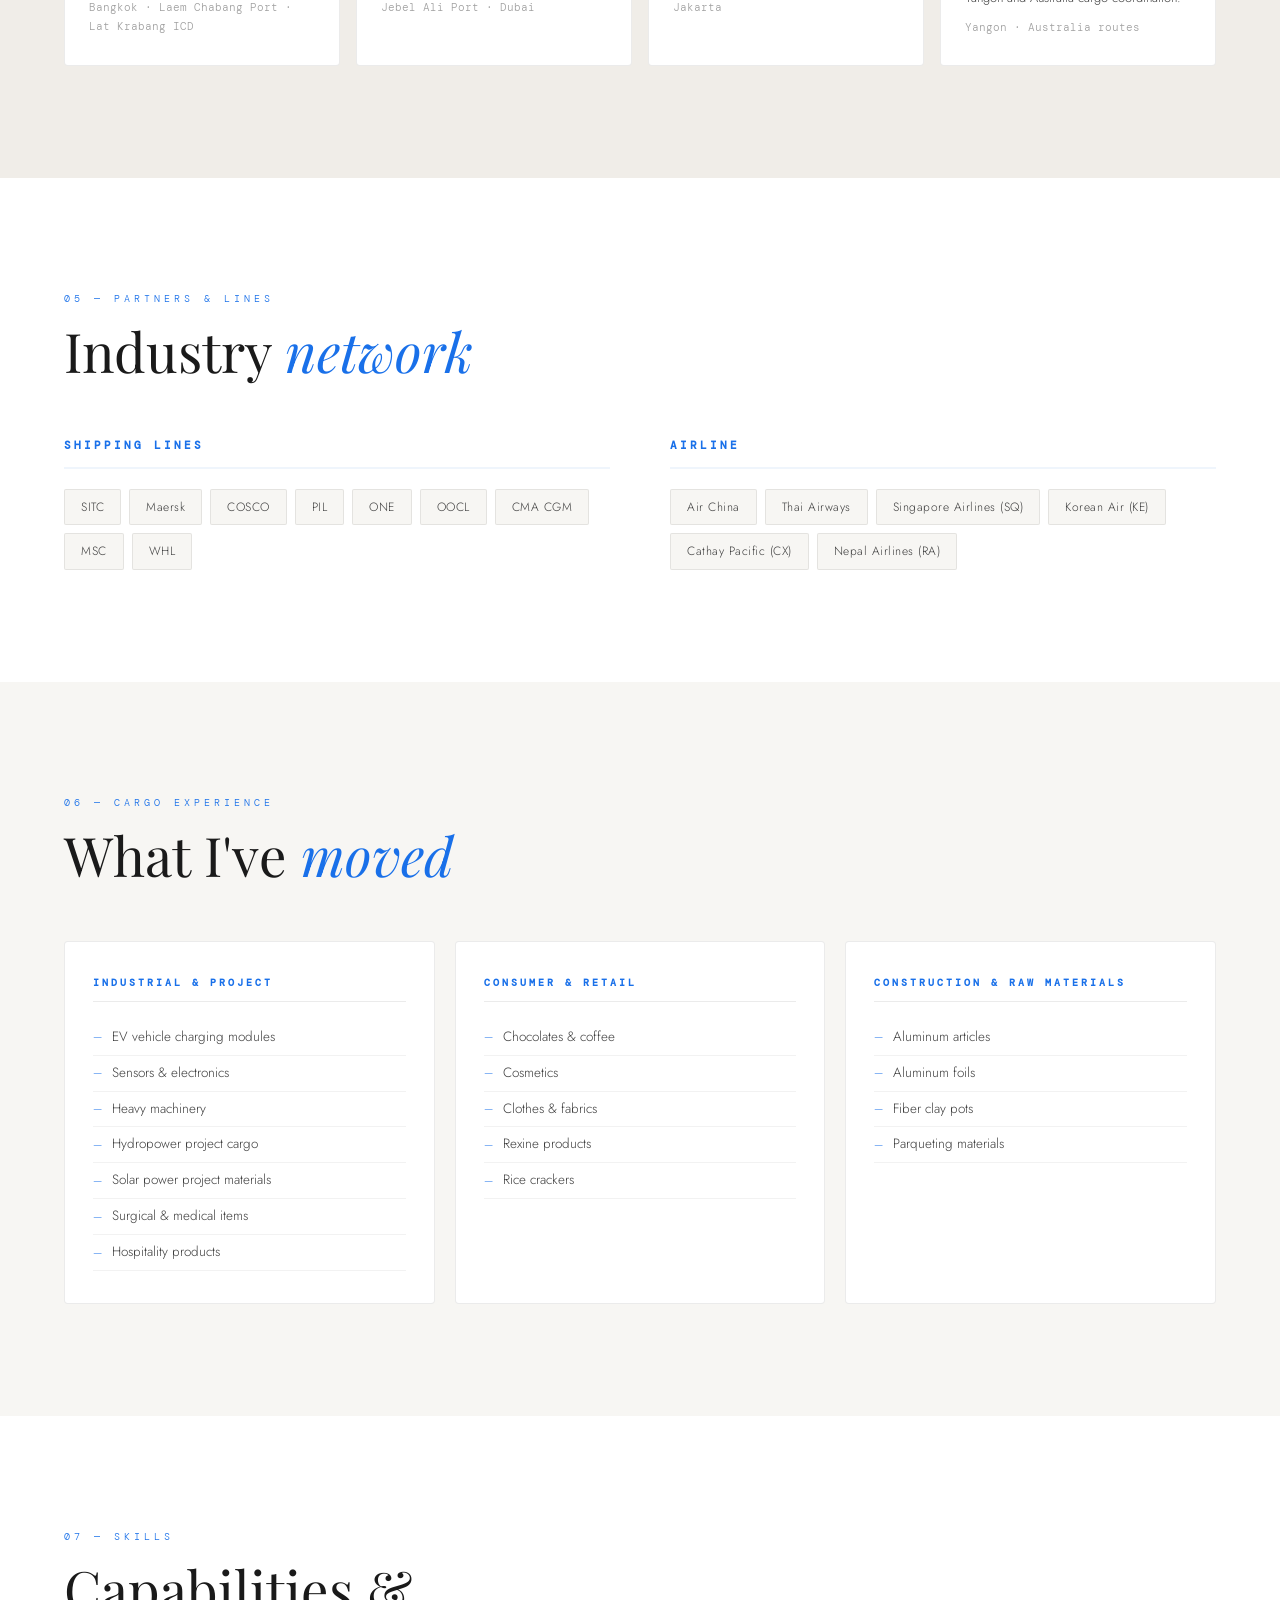
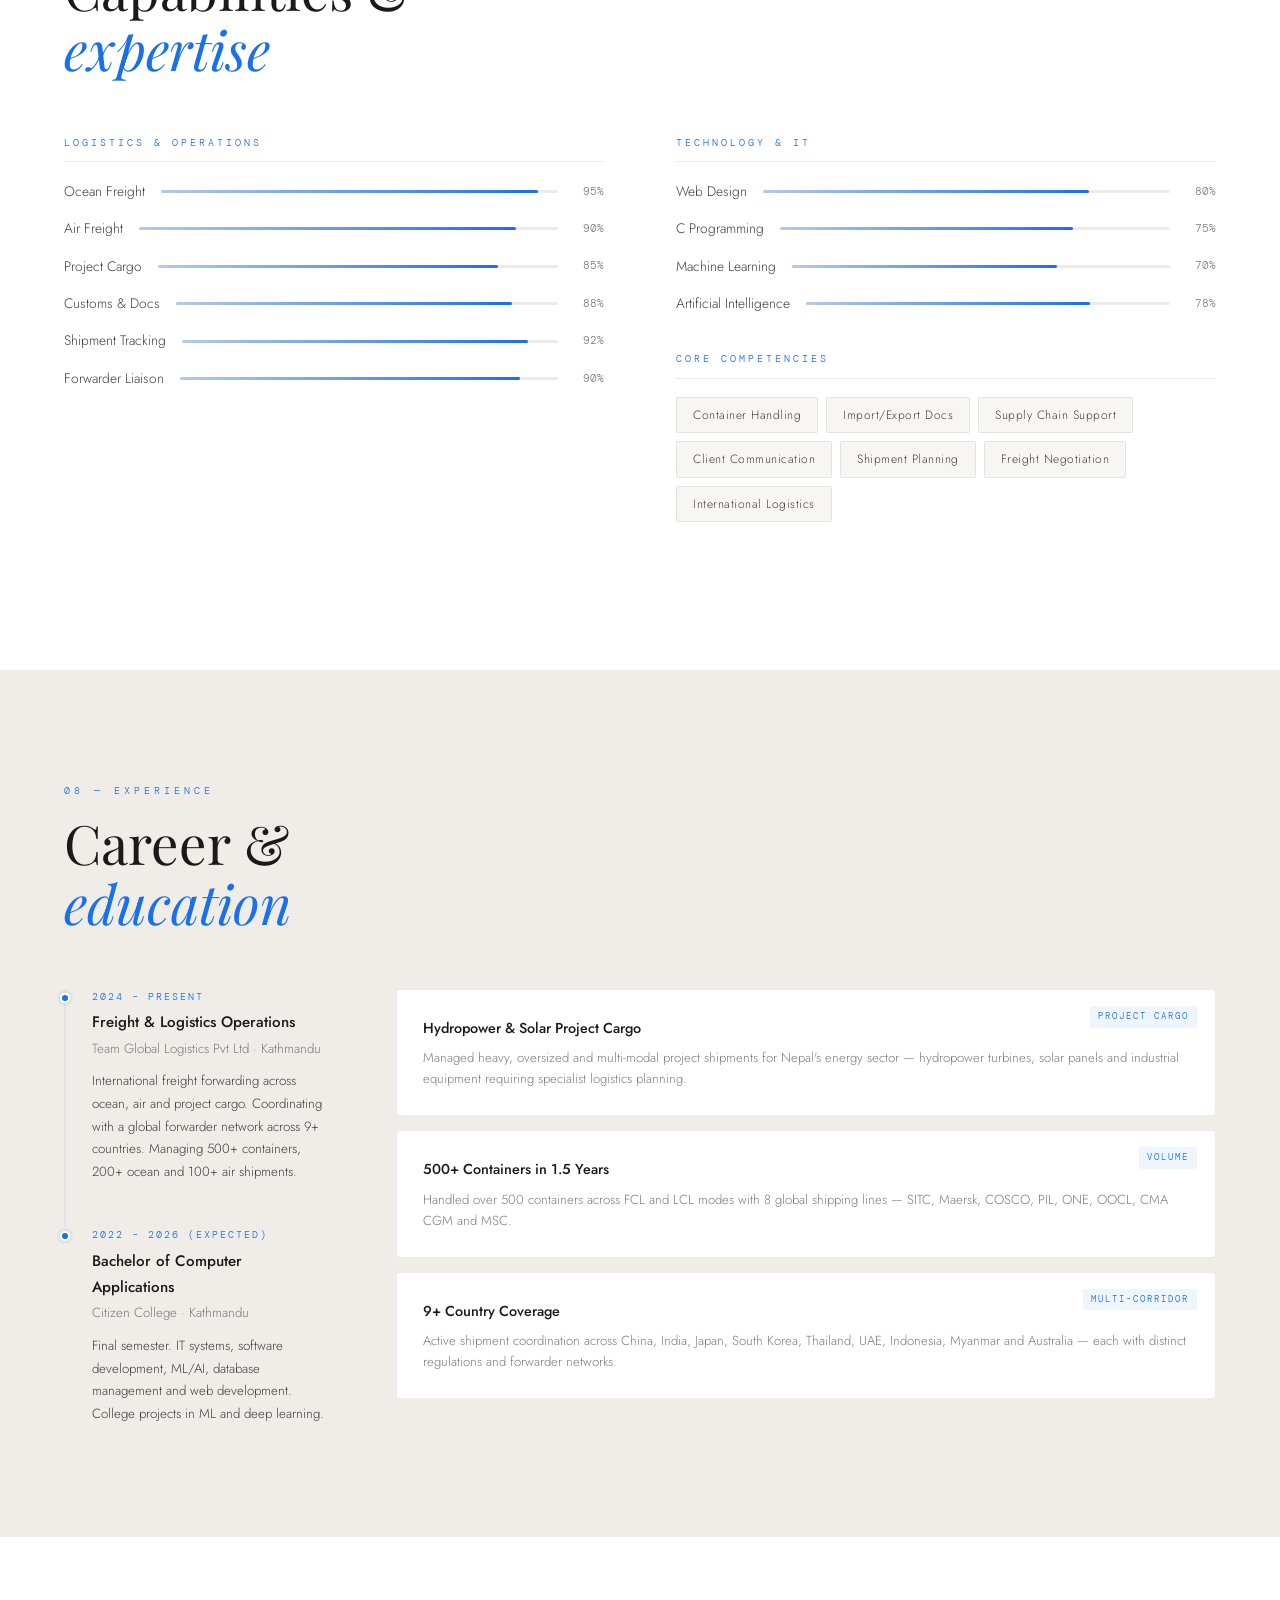
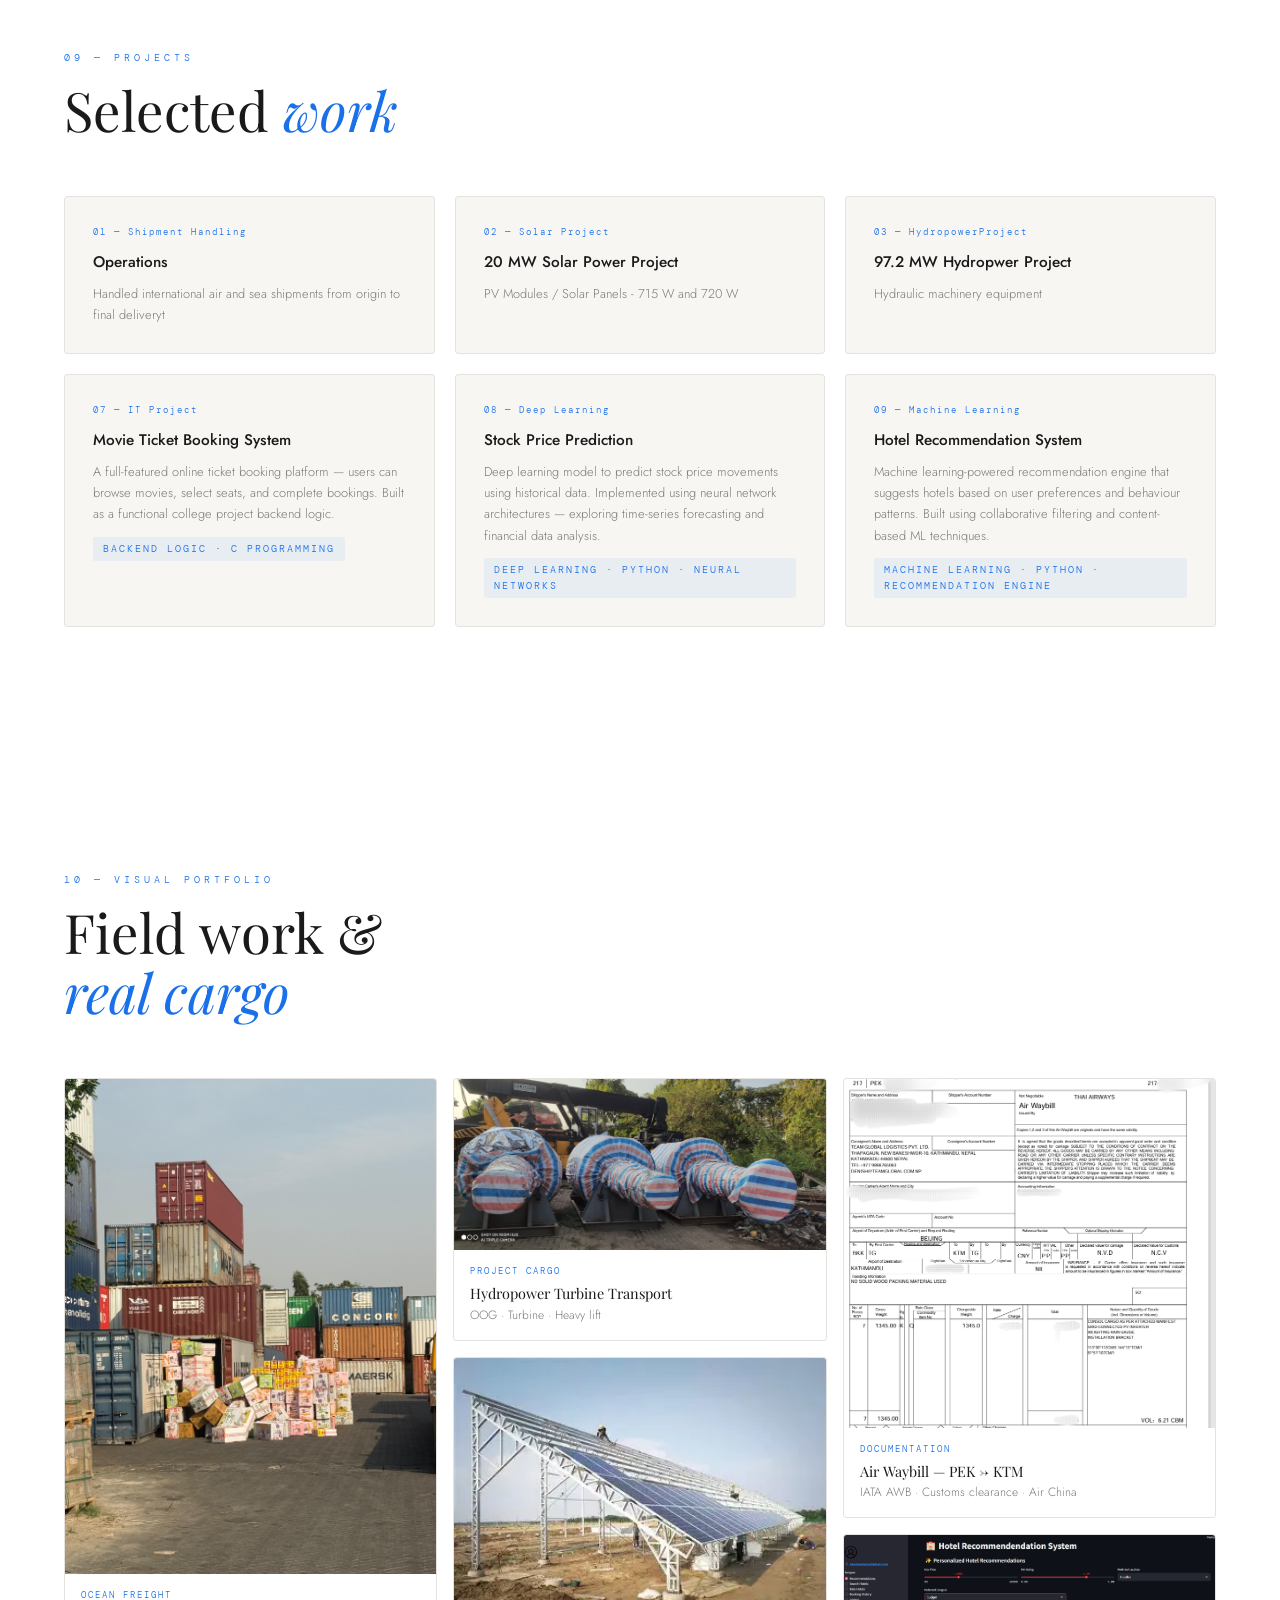
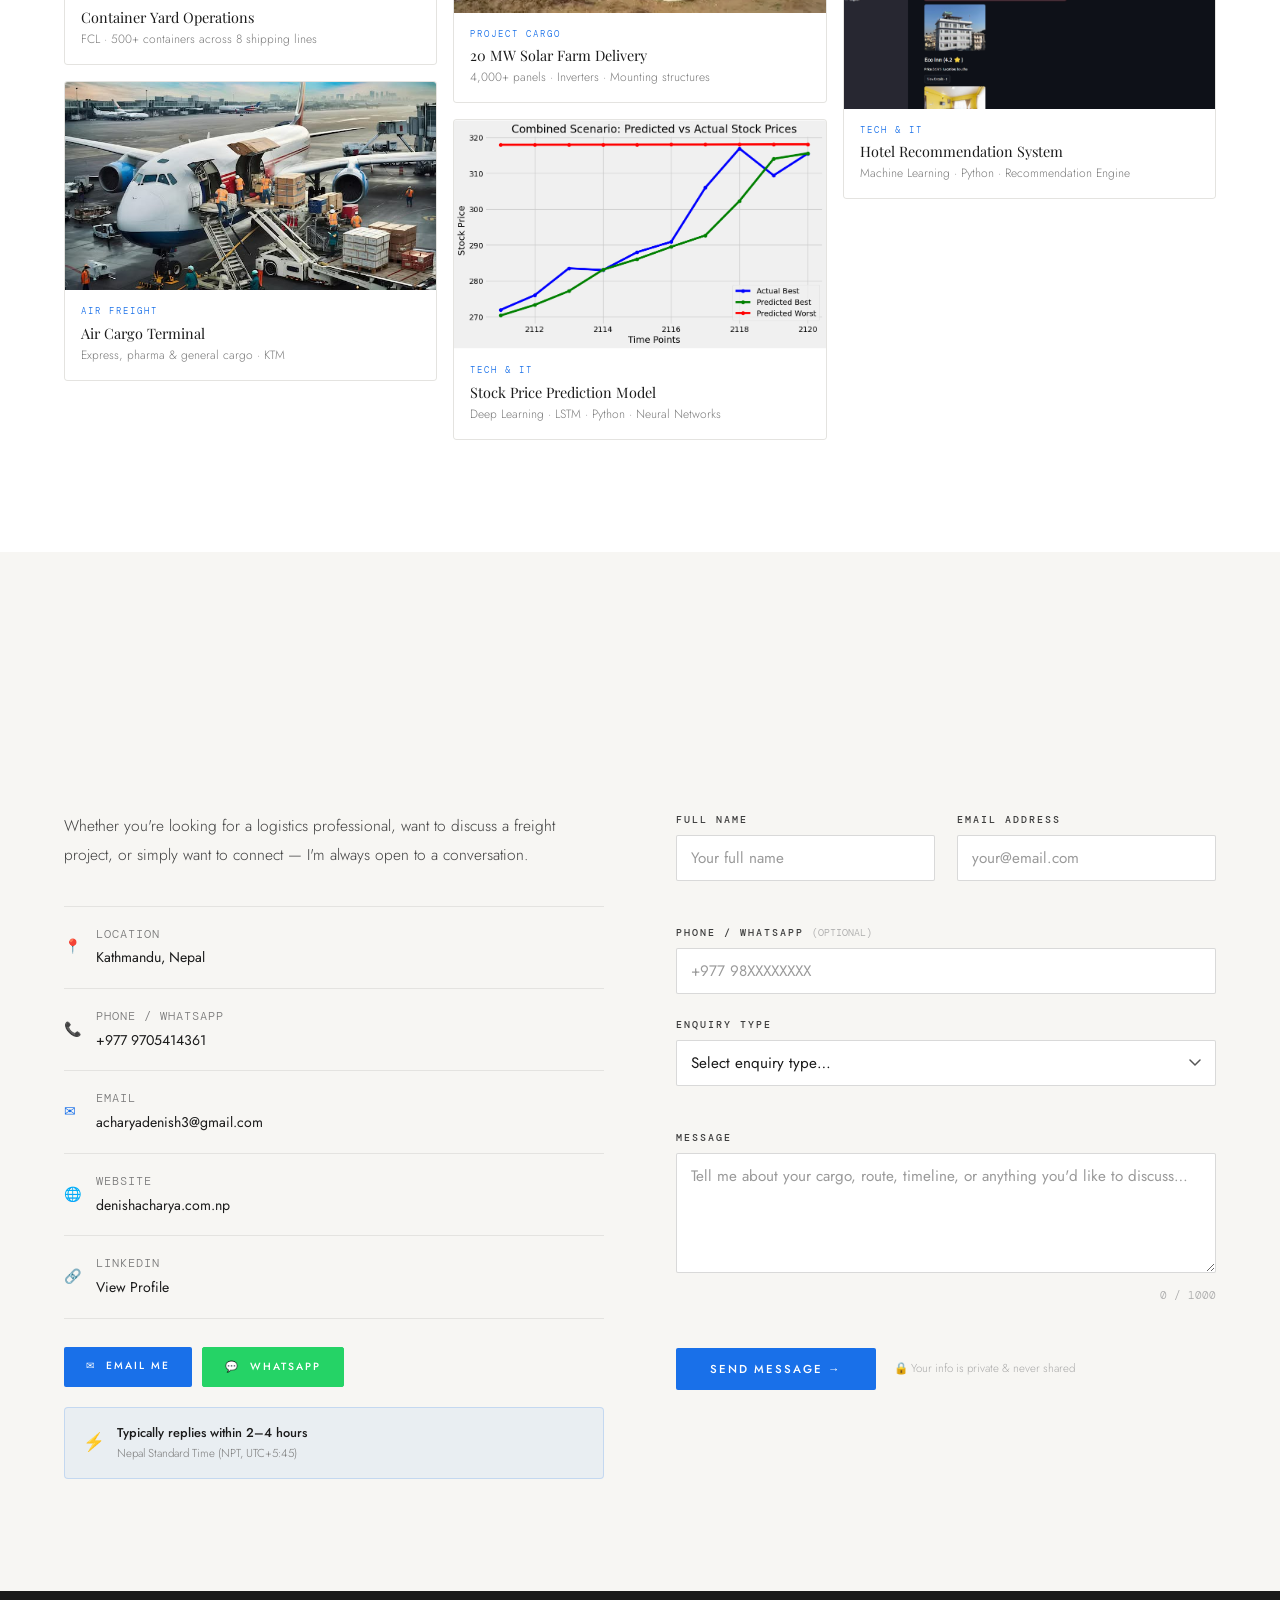
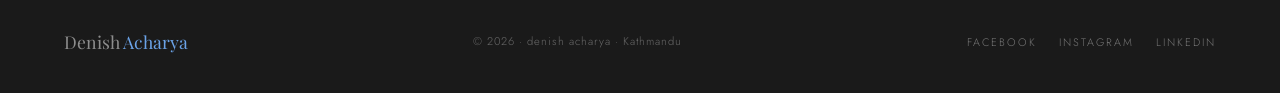
==== commit abd2f6d5: "Update index.html" ====
--- a/index.html
+++ b/index.html
@@ -2011,7 +2011,7 @@
     <div class="rl"></div>
     <div class="rl"></div>
     <div class="hero-photo"><img src="denish1.jpeg" alt="Denish Acharya"></div>
-    <div class="hero-eyebrow">Team Global Logistics &nbsp;·&nbsp; Kathmandu, Nepal</div>
+    <div class="hero-eyebrow"><a href="https://teamglobal.com.np/" target="_blank" >Team Global Logistics &nbsp;·&nbsp; Kathmandu, Nepal</a></div>
     <h1 class="hero-name">Denish<br><em>Acharya</em></h1>
     <p class="hero-desc">International freight &amp; logistics professional with 1.5+ years of experience — 500+
       containers, ocean &amp; air cargo, project cargo, and multi-corridor trade across Asia.</p>
@@ -2039,8 +2039,7 @@
           at <strong>Team Global Logistics Pvt Ltd</strong>, Kathmandu. With 1.5+ years of hands-on experience in
           freight forwarding, I manage ocean and air cargo shipments across Asia's key trade corridors into Nepal.</p>
         <p>From coordinating <strong>hydropower and solar project cargo</strong> to handling time-critical medical
-          equipment via air freight — I've operated across a wide spectrum of cargo types, shipping lines, and airline
-          partners. I understand what it takes to keep complex supply chains moving reliably.</p>
+          equipment via air freight — I've operated across a wide spectrum of cargo types, shipping lines, and airline. I understand what it takes to keep complex supply chains moving reliably.</p>
         <p>Alongside my logistics career, I hold a <strong>Bachelor of Computer Applications (BCA)</strong> from Citizen
           College — bringing an analytical, tech-forward approach to every logistics challenge.</p>
         <div style="margin-top:28px"><a href="Denish_Acharya_CV.pdf" target="_blank" class="btn-p">Download Resume</a></div>
@@ -2138,7 +2137,7 @@
         <p class="ndesc">Sea freight shipments coordinated with 8 major global shipping lines.</p>
       </div>
       <div class="ncard reveal d2"><span class="nbig">100+</span><span class="nsub">Air Shipments</span>
-        <p class="ndesc">Air cargo movements managed across 6 international airline partners.</p>
+        <p class="ndesc">Air cargo movements managed across 6 international airline.</p>
       </div>
     </div>
     <div class="ngrid">
@@ -2248,7 +2247,7 @@
         </div>
       </div>
       <div class="pblock reveal d1">
-        <h3>Airline Partners</h3>
+        <h3>Airline</h3>
         <div class="pills">
           <span class="pill">Air China</span>
           <span class="pill">Thai Airways</span>
@@ -2579,7 +2578,7 @@
         </div>
         <div class="gal-caption">
           <div class="gal-cat">Documentation</div>
-          <div class="gal-title">Air Waybill — KTM → PVG</div>
+          <div class="gal-title">Air Waybill — PEK → KTM</div>
           <div class="gal-sub">IATA AWB · Customs clearance · Air China</div>
         </div>
       </div>
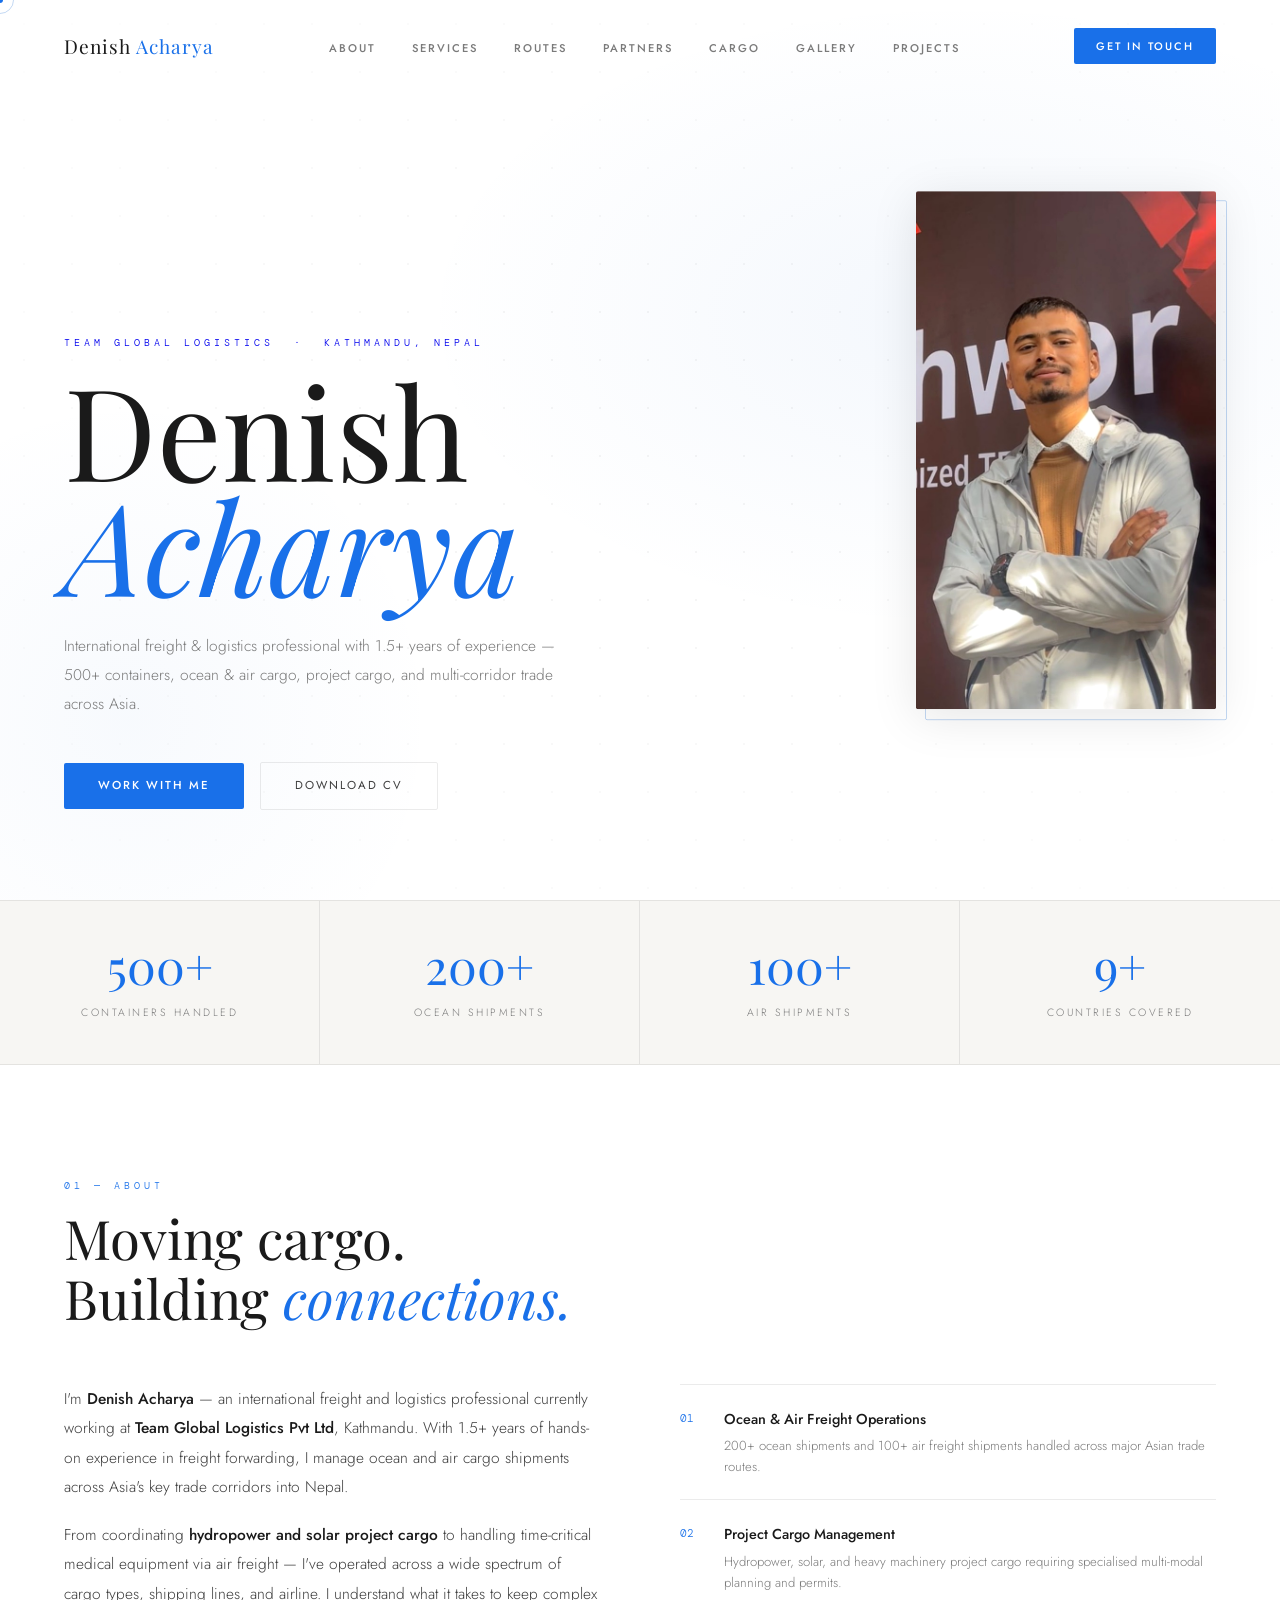
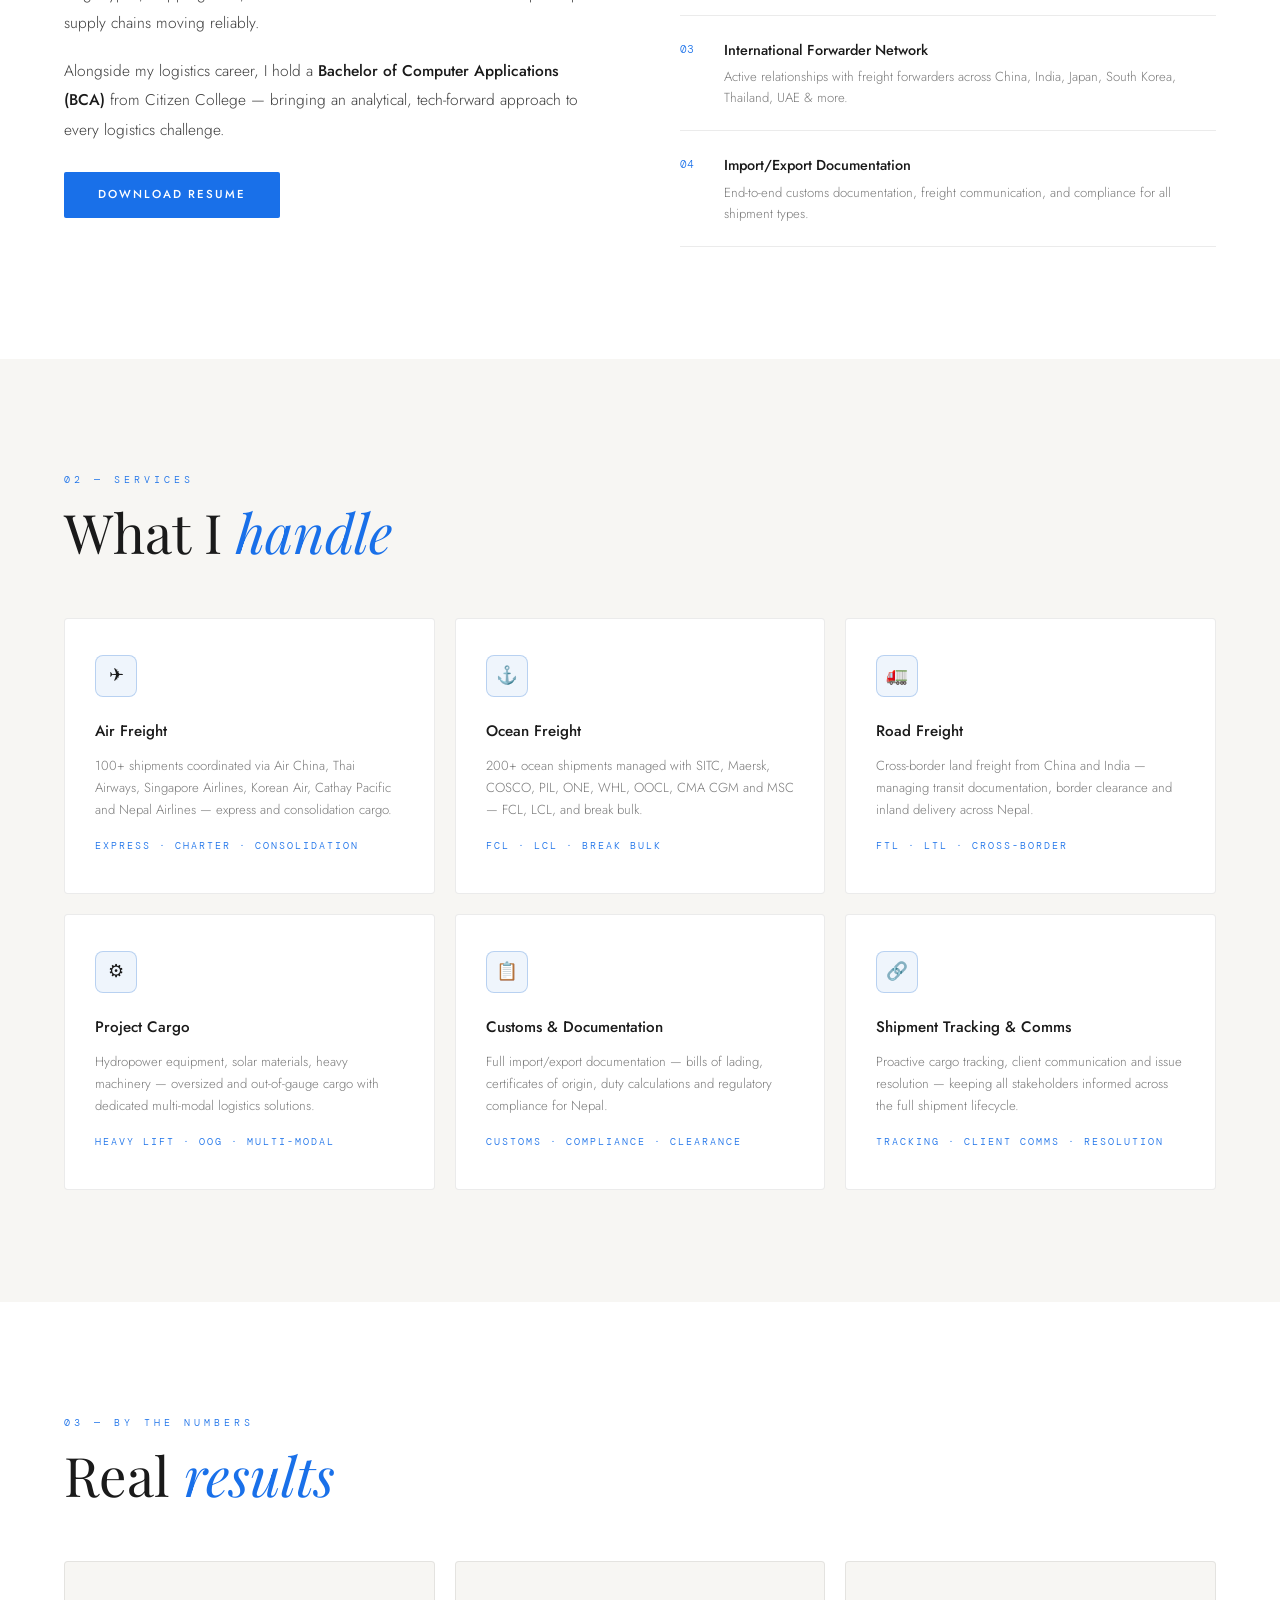
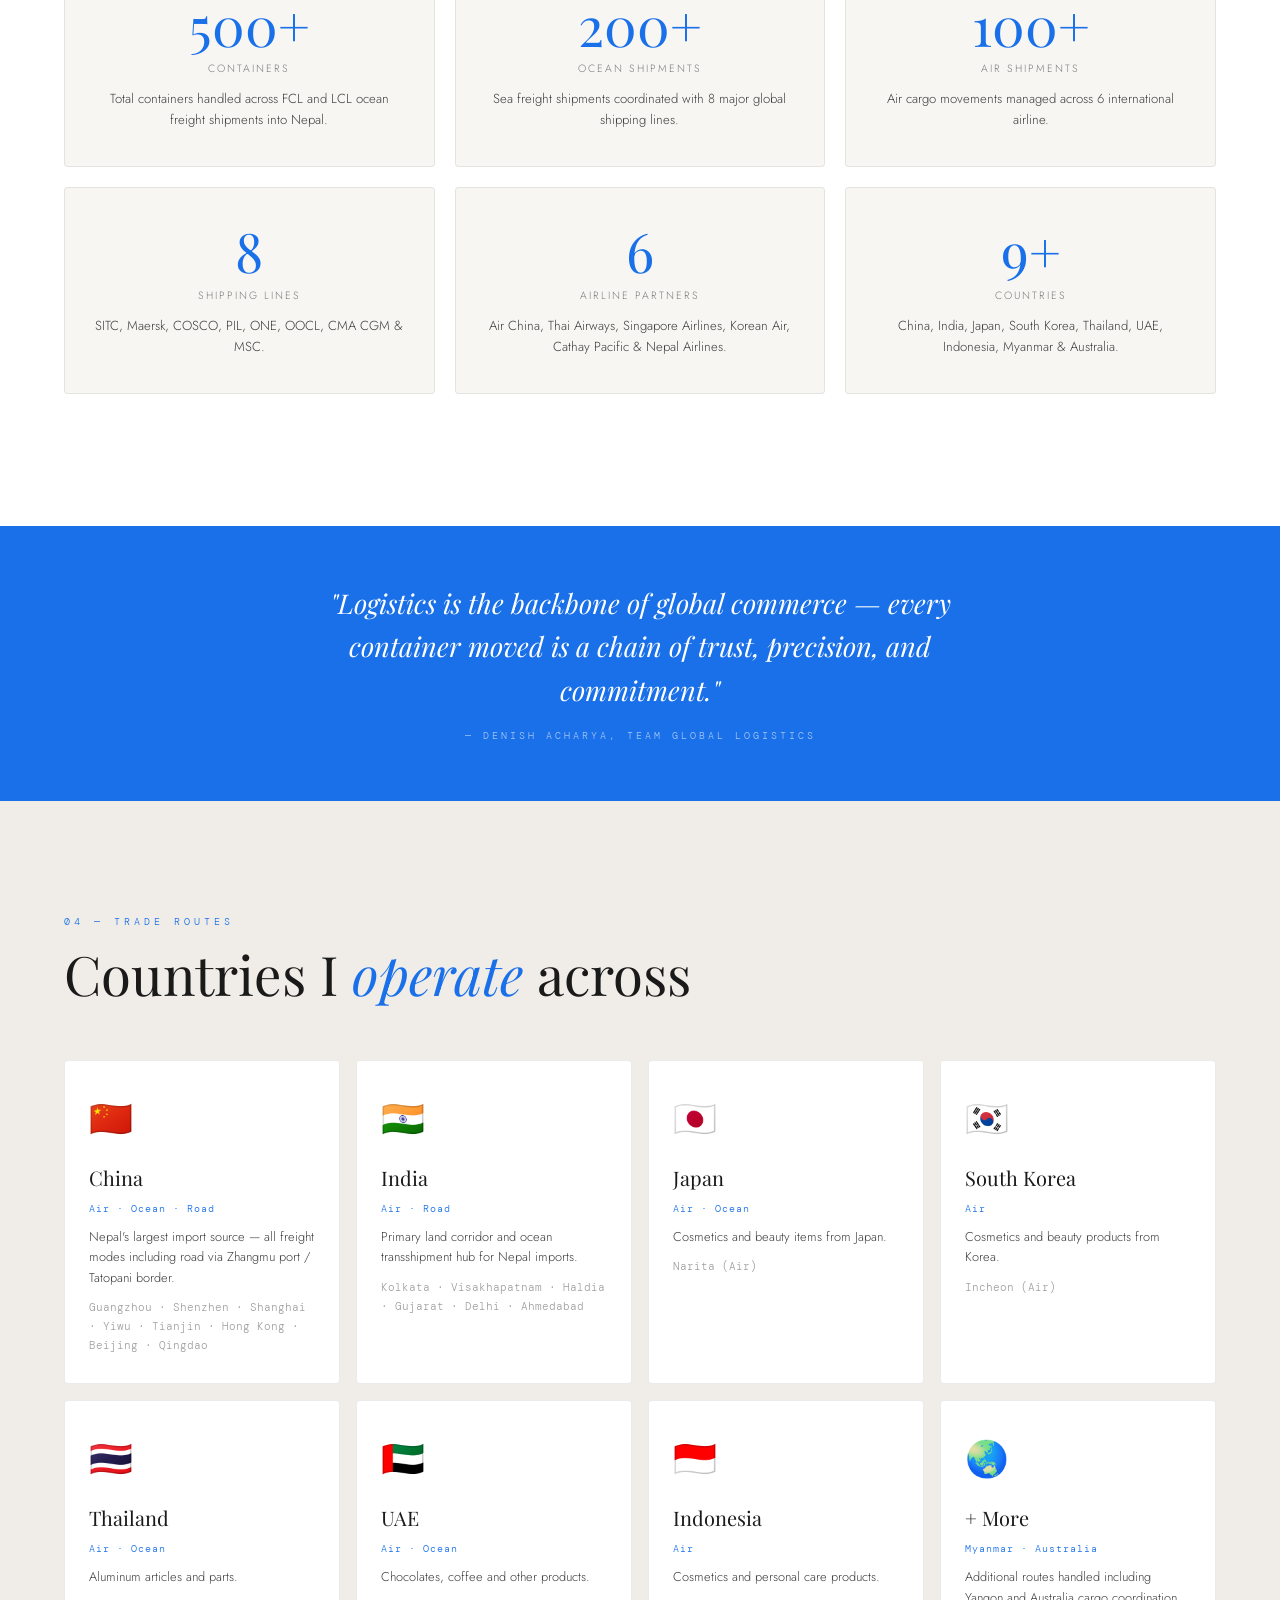
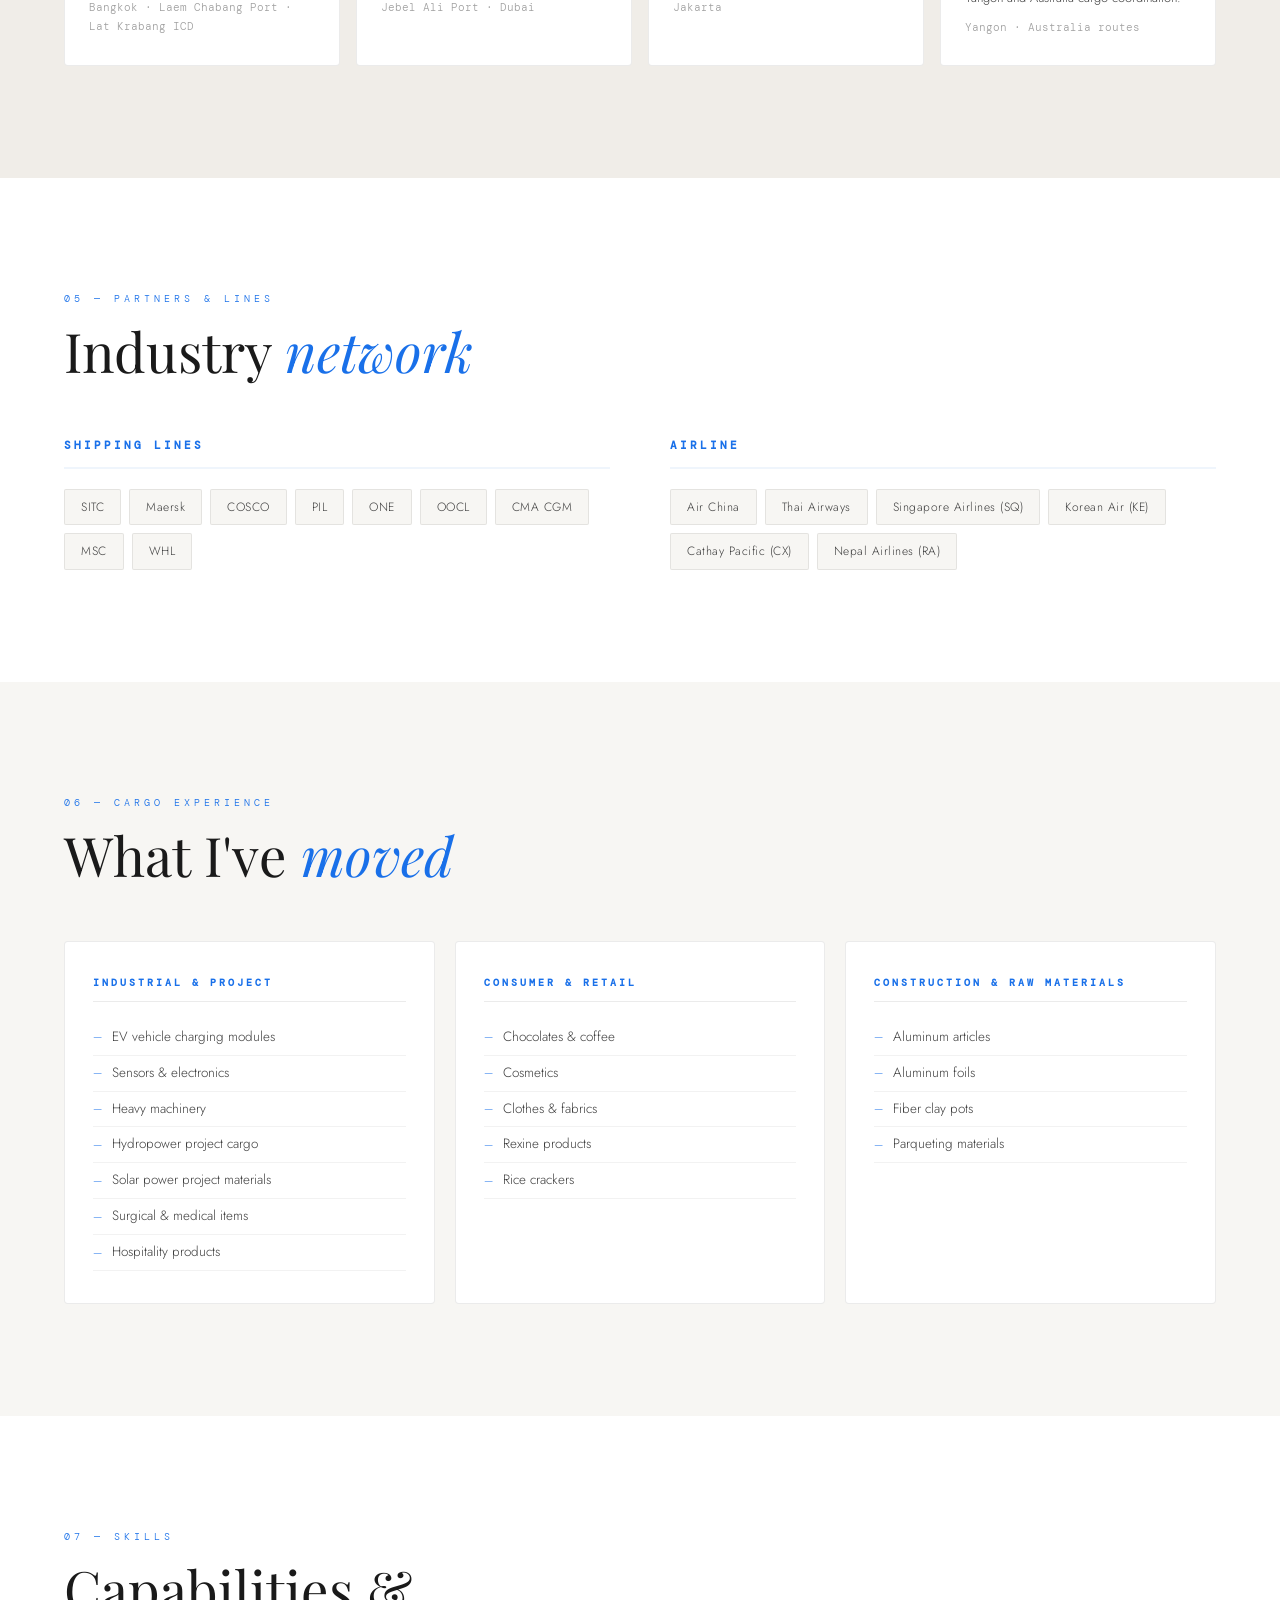
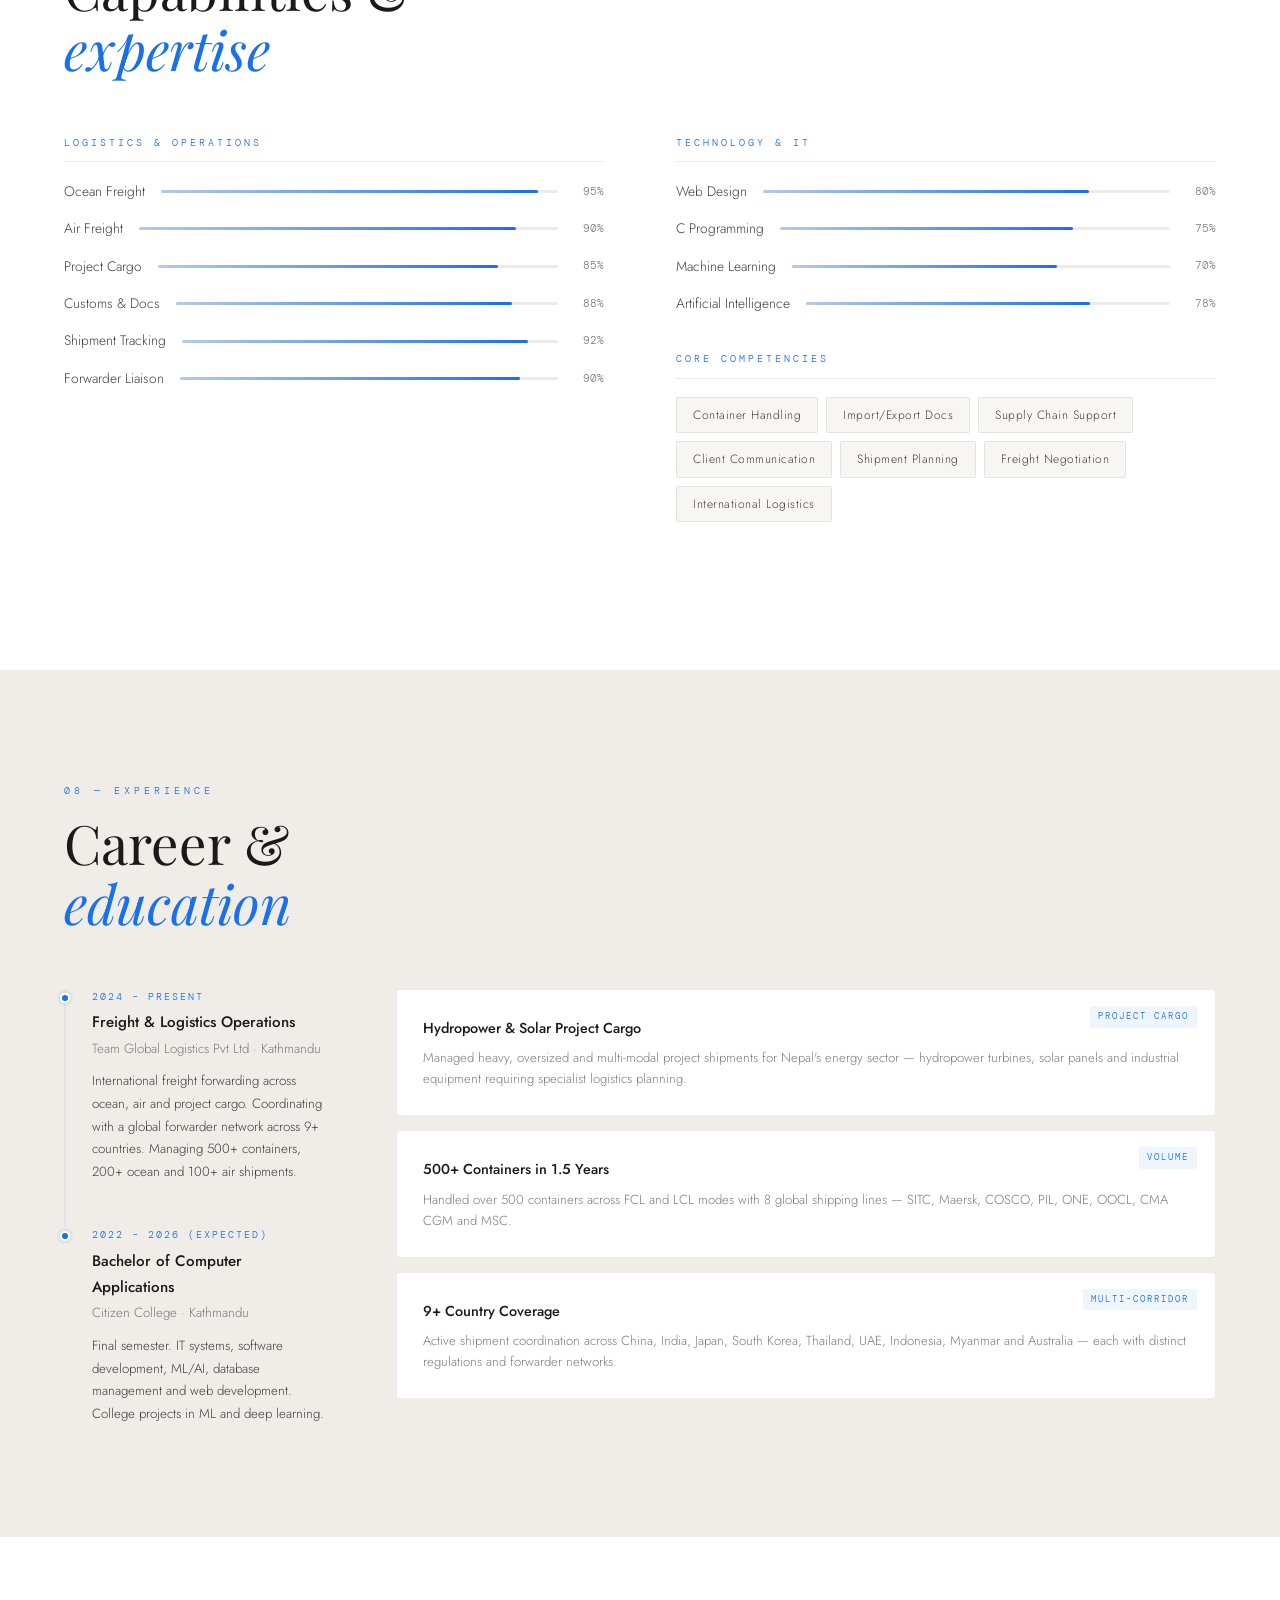
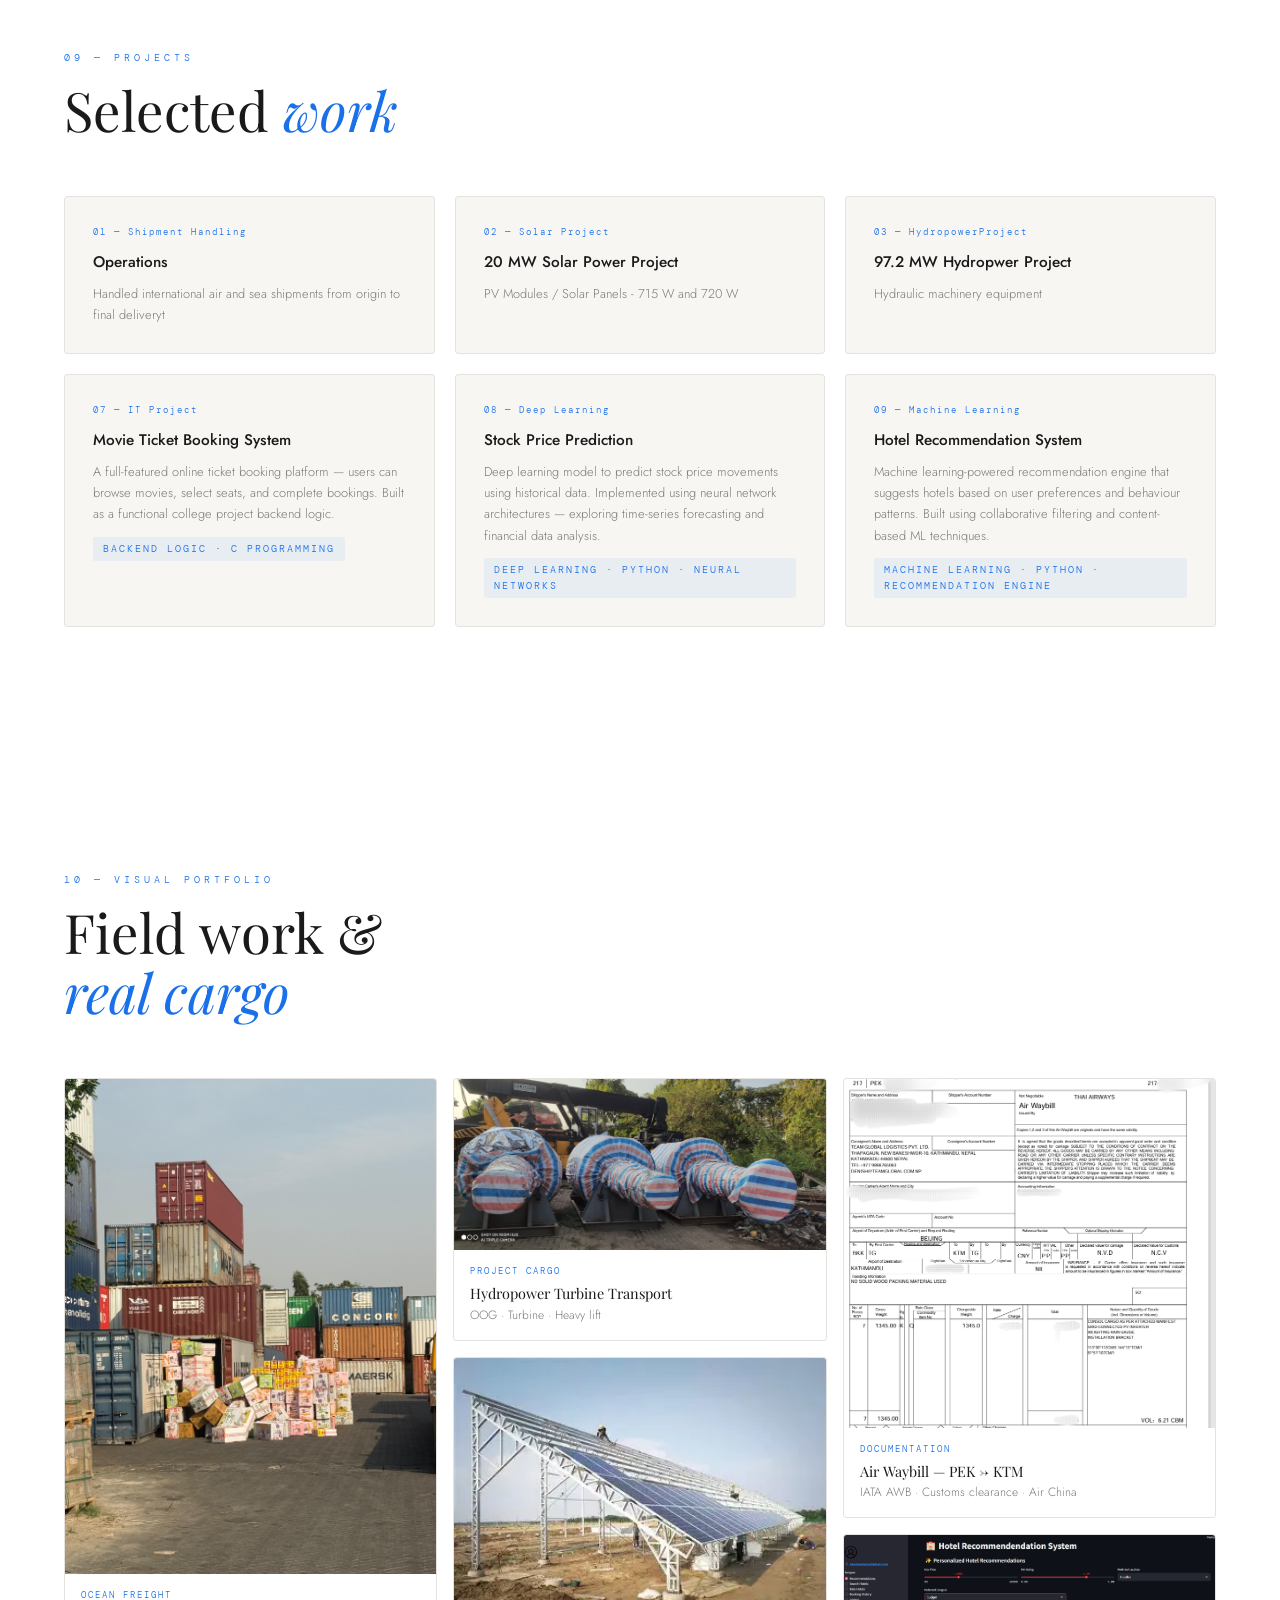
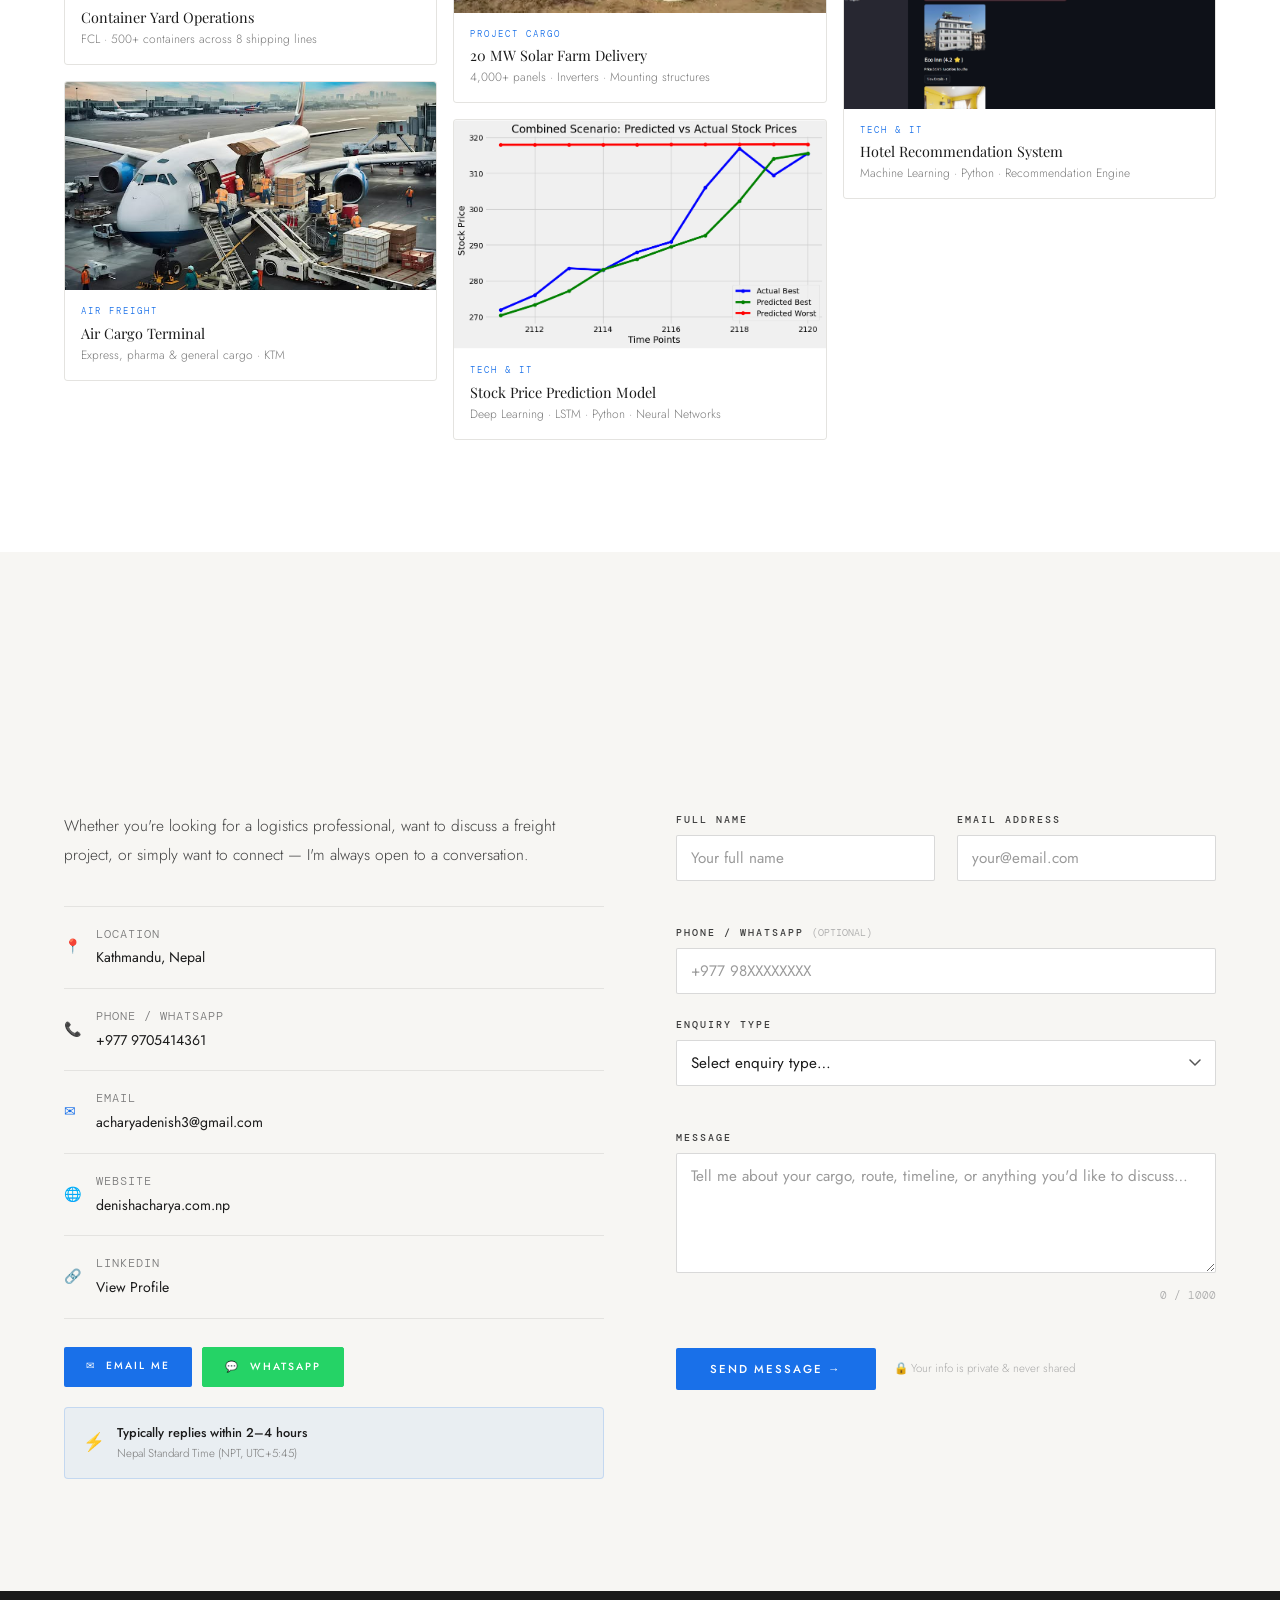
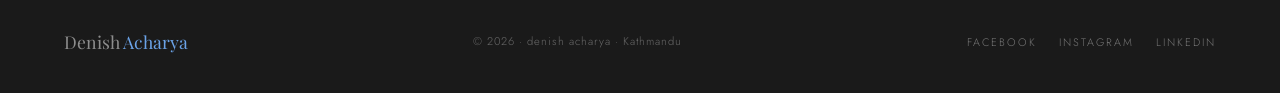
==== commit 70a188b5: "Update index.html" ====
--- a/index.html
+++ b/index.html
@@ -238,13 +238,7 @@
     }
 
     /* Animated lines */
-    .rl {
-      position: absolute;
-      height: 1px;
-      background: linear-gradient(90deg, transparent, var(--blue-line), transparent);
-      opacity: 0;
-      animation: rf 8s ease-in-out infinite;
-    }
+ 
 
     .rl:nth-child(1) {
       top: 28%;
@@ -290,6 +284,7 @@
       margin-bottom: 20px;
       opacity: 0;
       animation: fu .8s .3s ease forwards;
+      text-decoration: none;
     }
 
     .hero-name {
@@ -2011,7 +2006,11 @@
     <div class="rl"></div>
     <div class="rl"></div>
     <div class="hero-photo"><img src="denish1.jpeg" alt="Denish Acharya"></div>
-    <div class="hero-eyebrow"><a href="https://teamglobal.com.np/" target="_blank" >Team Global Logistics &nbsp;·&nbsp; Kathmandu, Nepal</a></div>
+    <div class="hero-eyebrow">
+  <a href="https://teamglobal.com.np/" target="_blank" style="text-decoration: none;">
+    Team Global Logistics &nbsp;·&nbsp; Kathmandu, Nepal
+  </a>
+</div>
     <h1 class="hero-name">Denish<br><em>Acharya</em></h1>
     <p class="hero-desc">International freight &amp; logistics professional with 1.5+ years of experience — 500+
       containers, ocean &amp; air cargo, project cargo, and multi-corridor trade across Asia.</p>
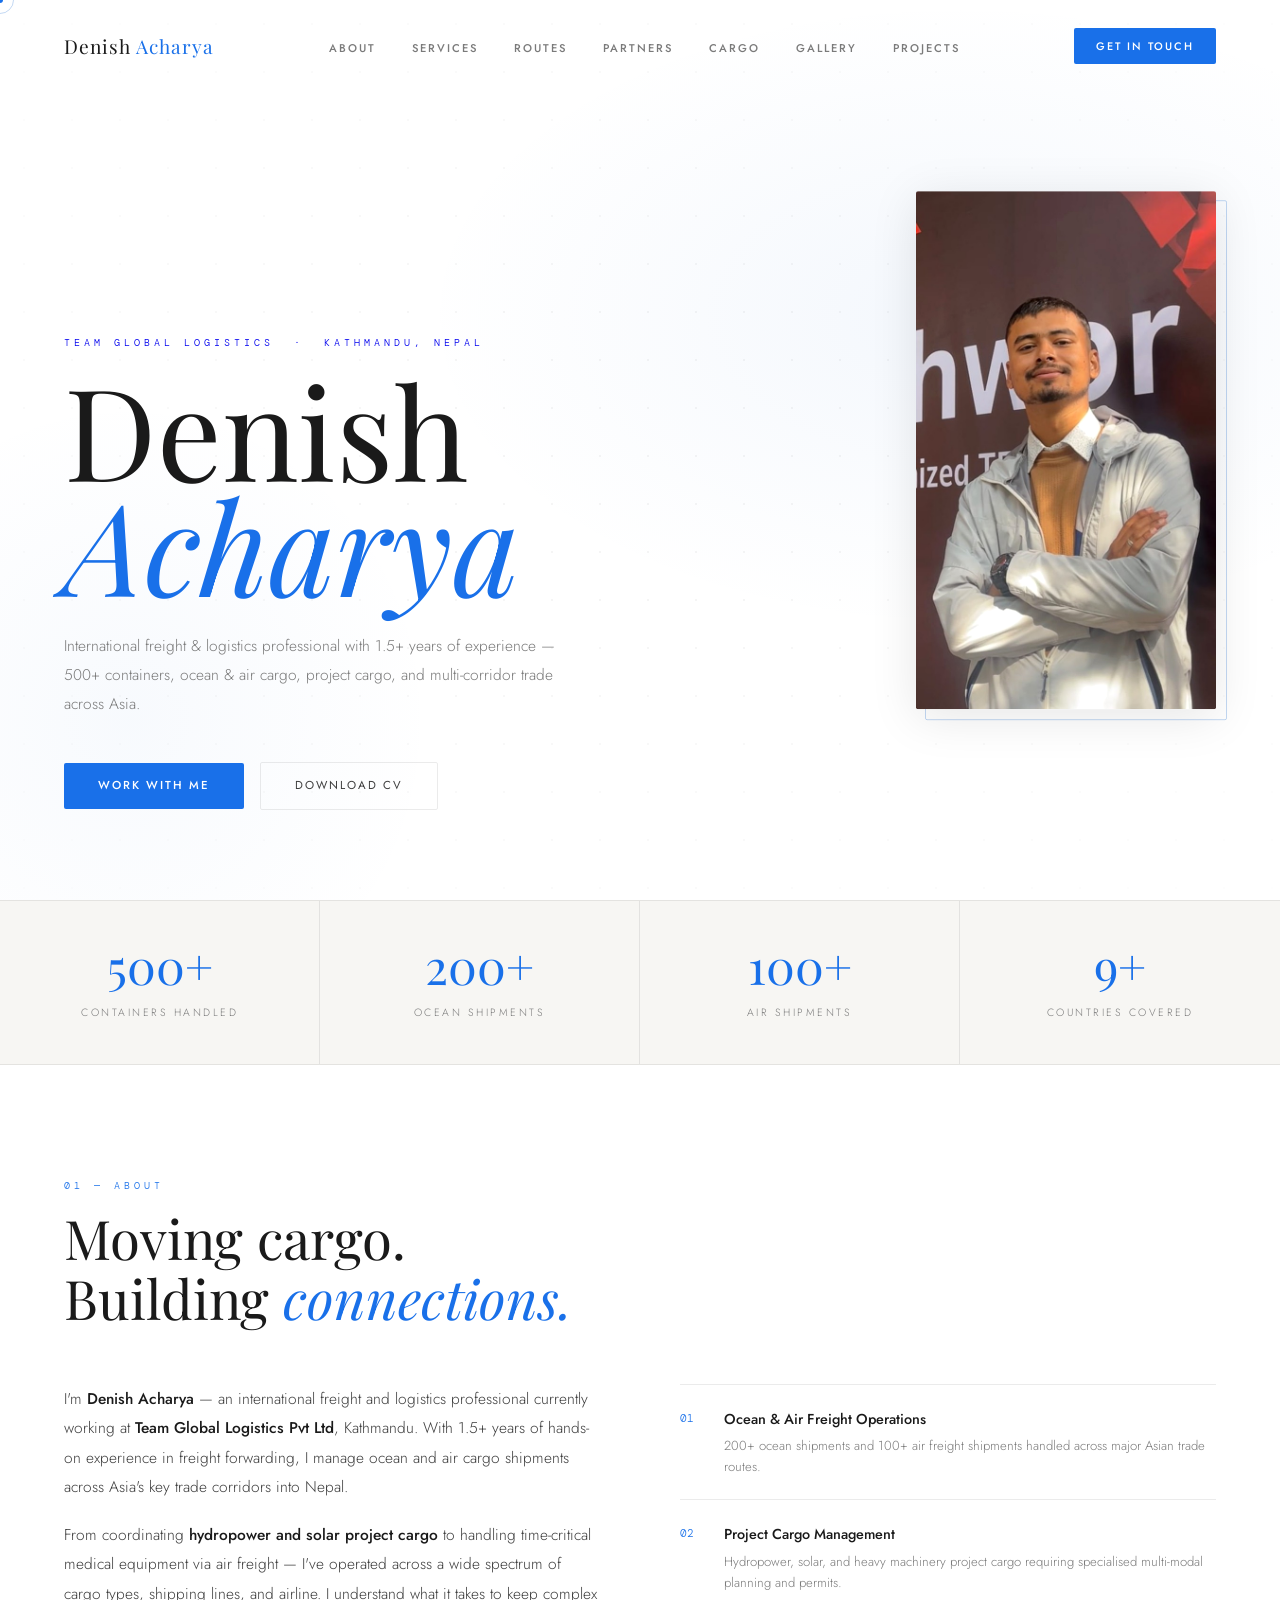
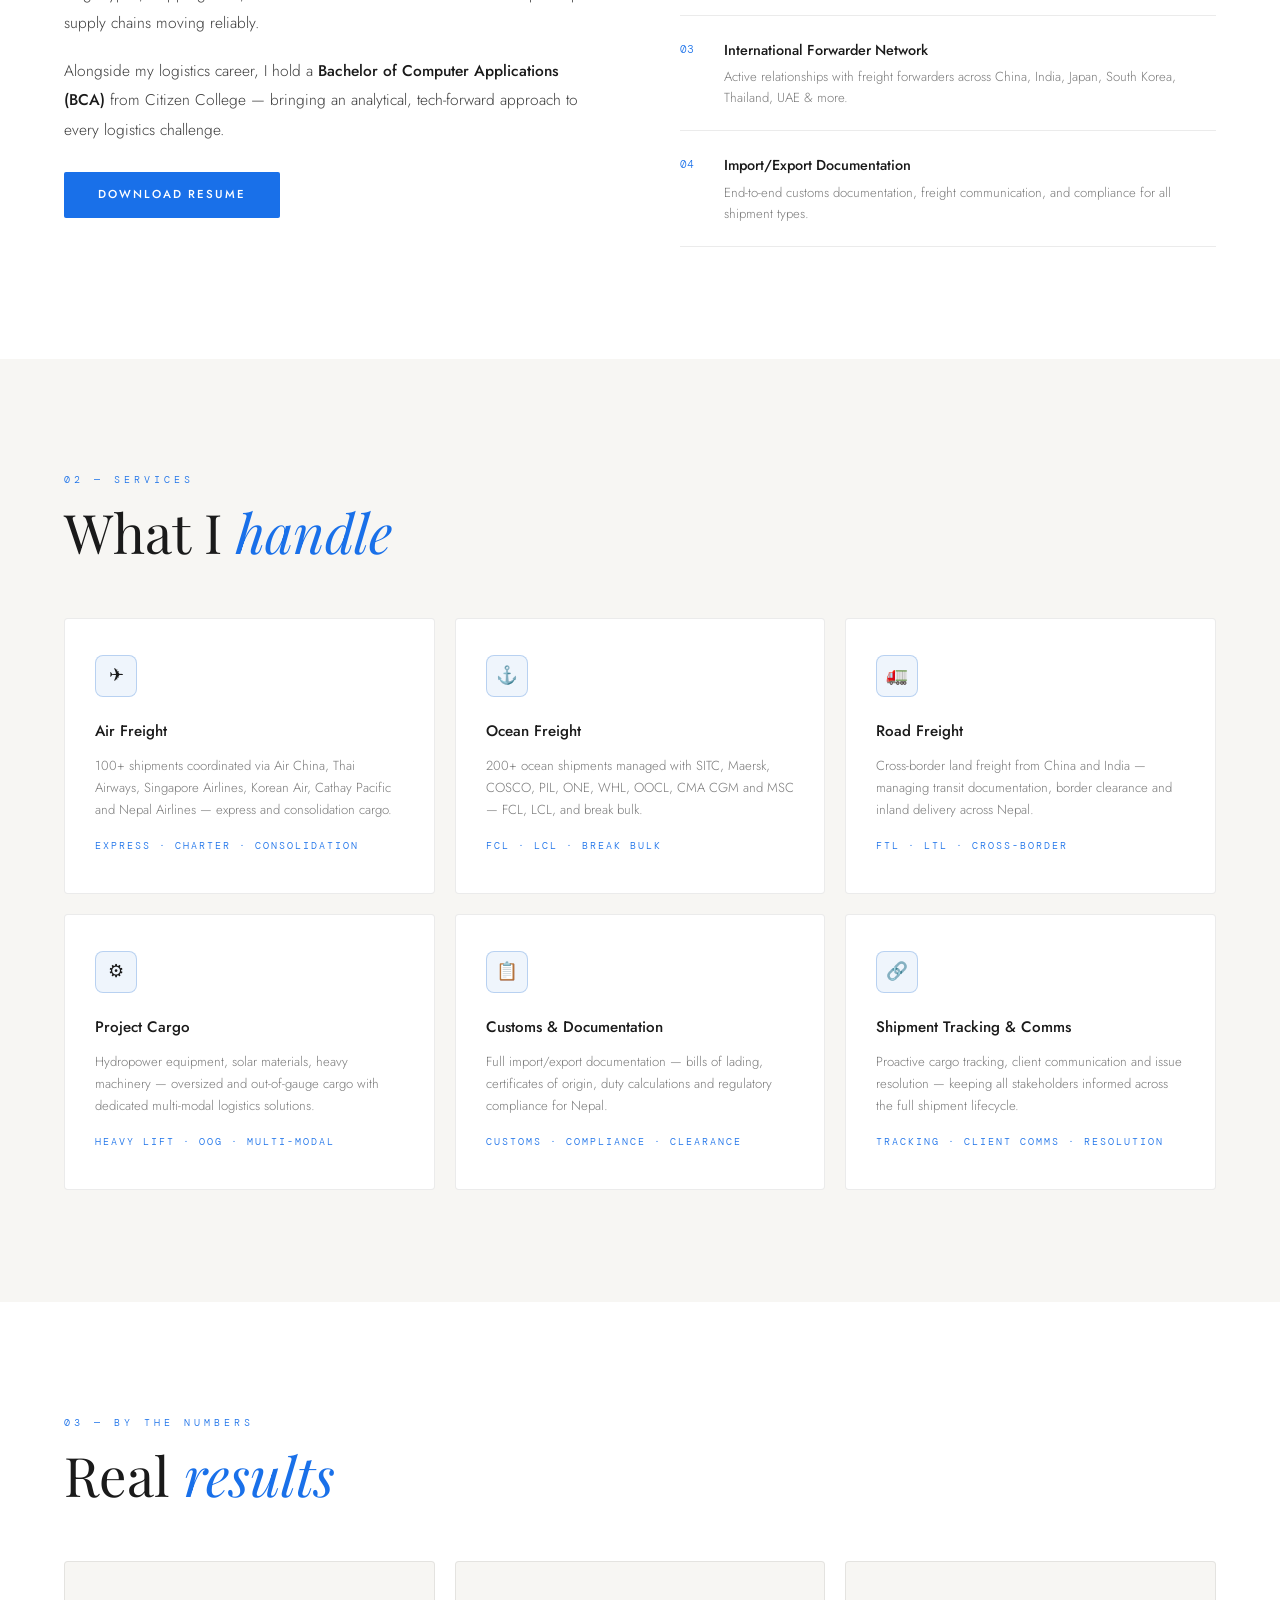
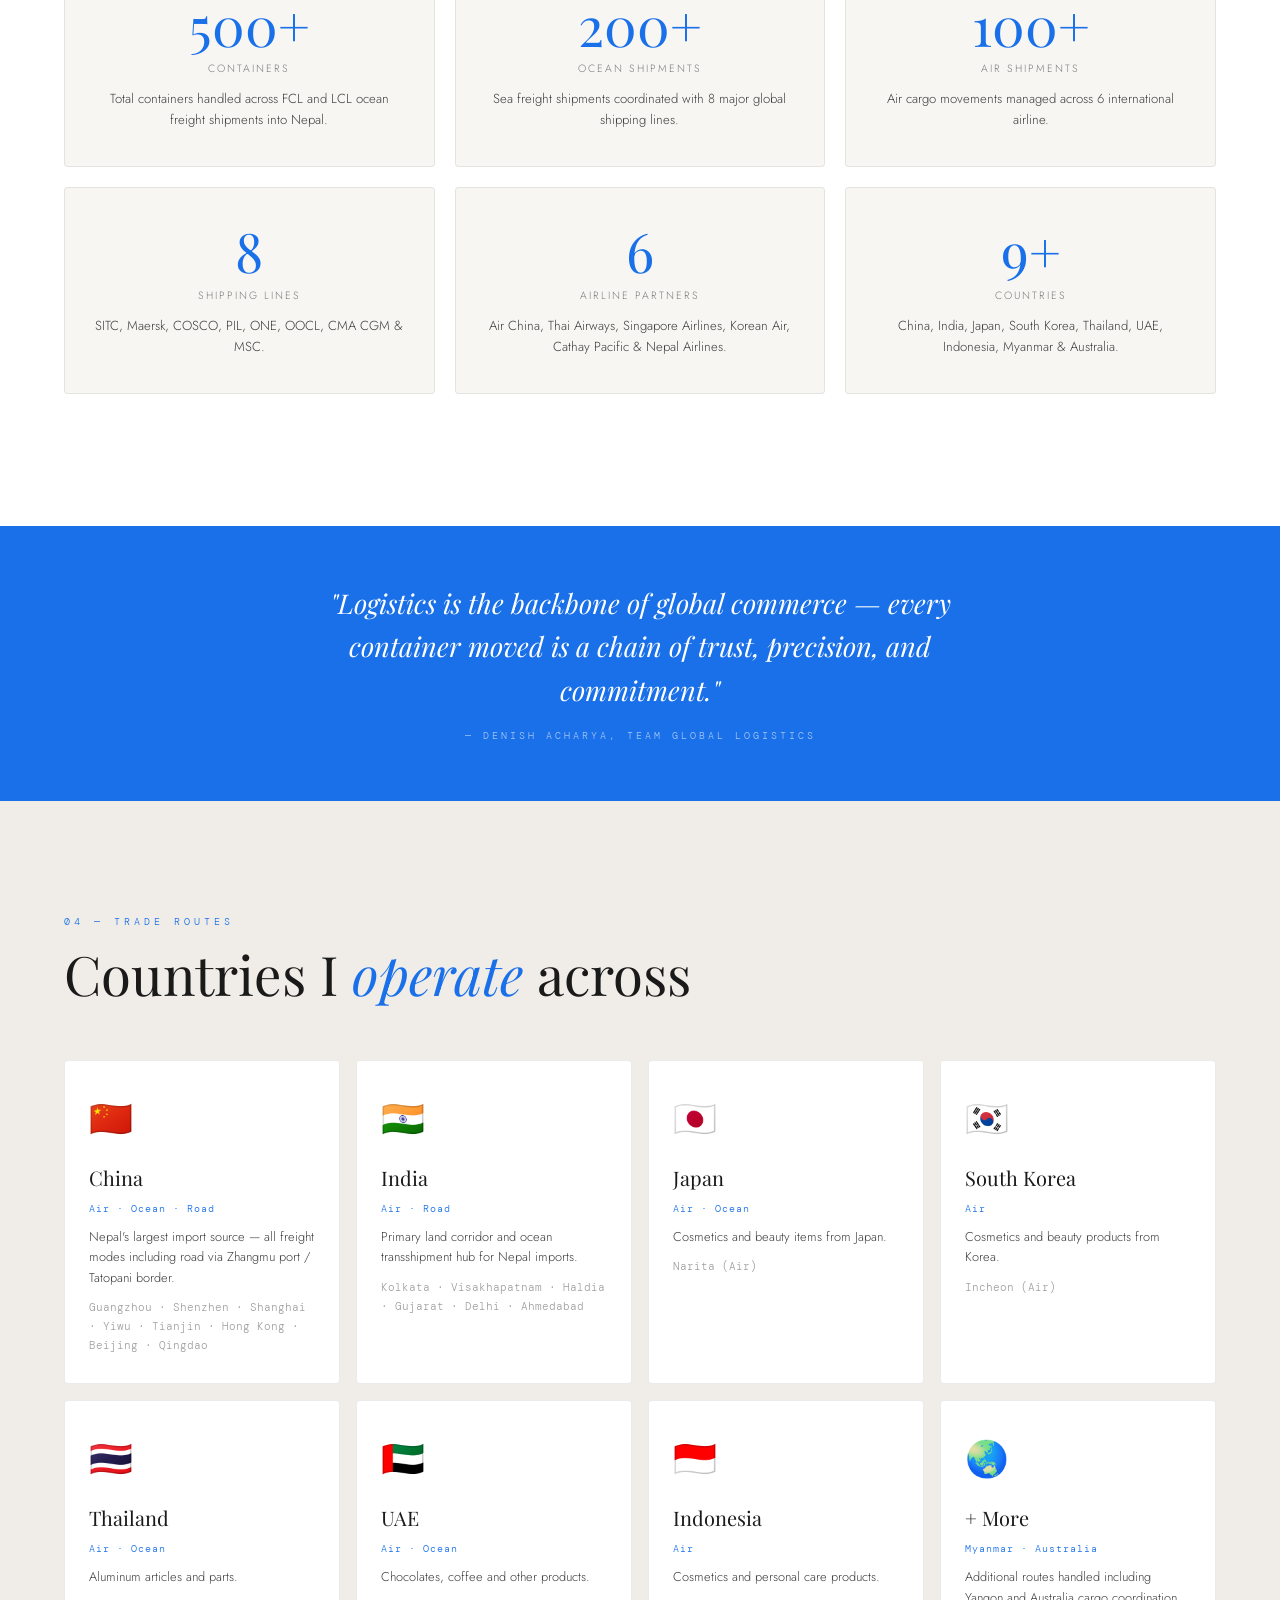
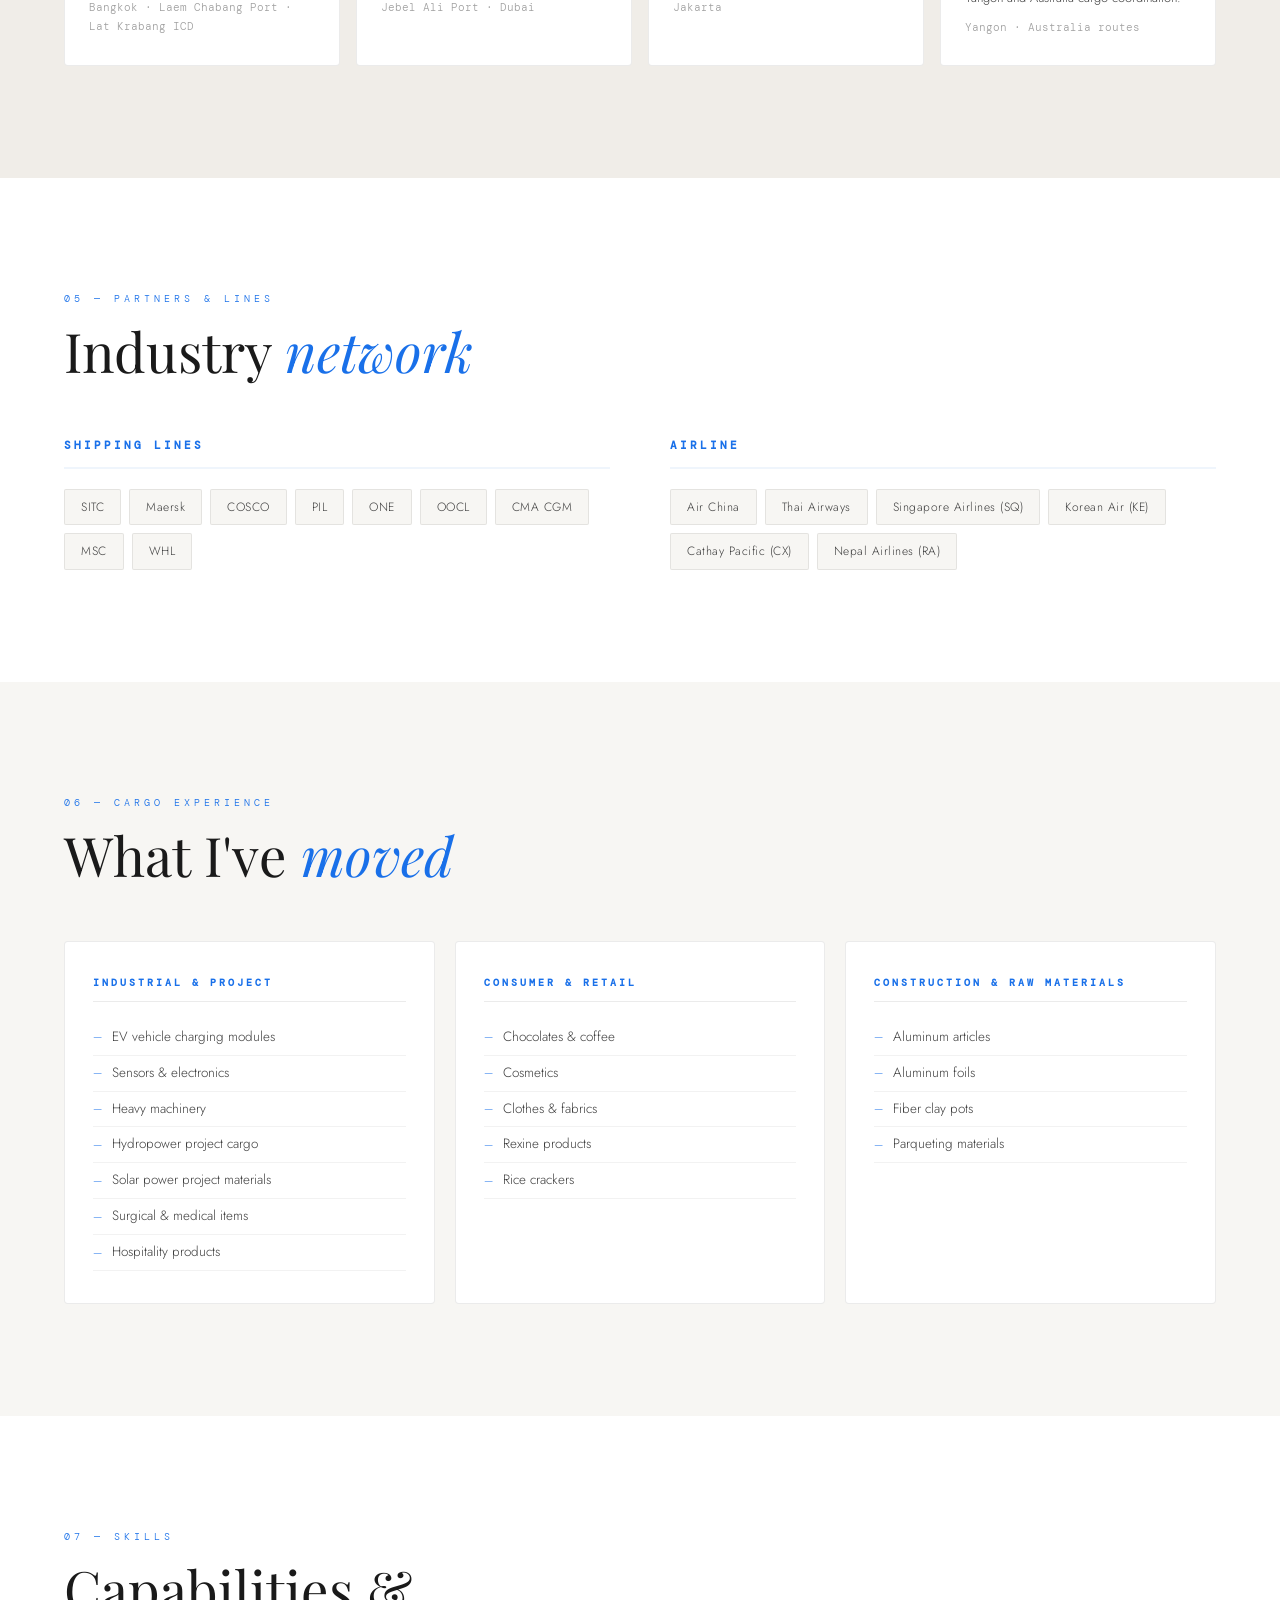
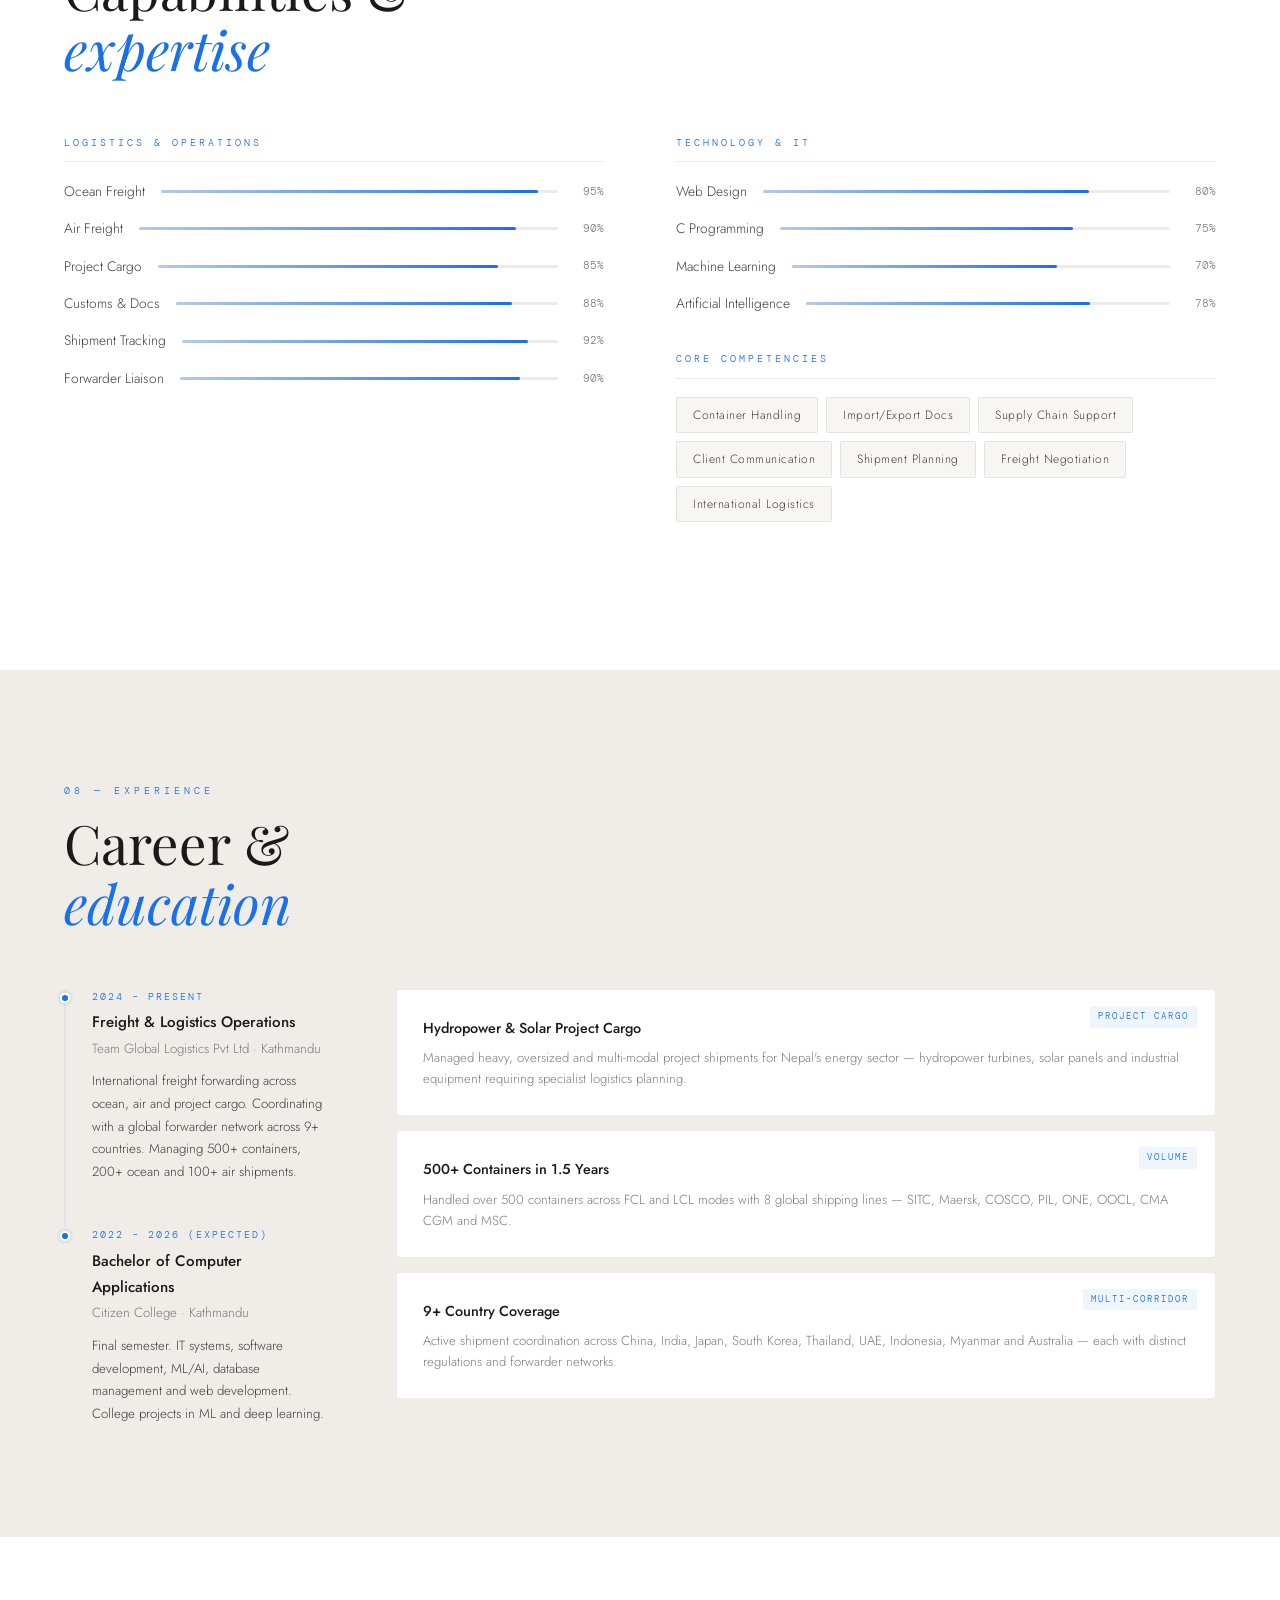
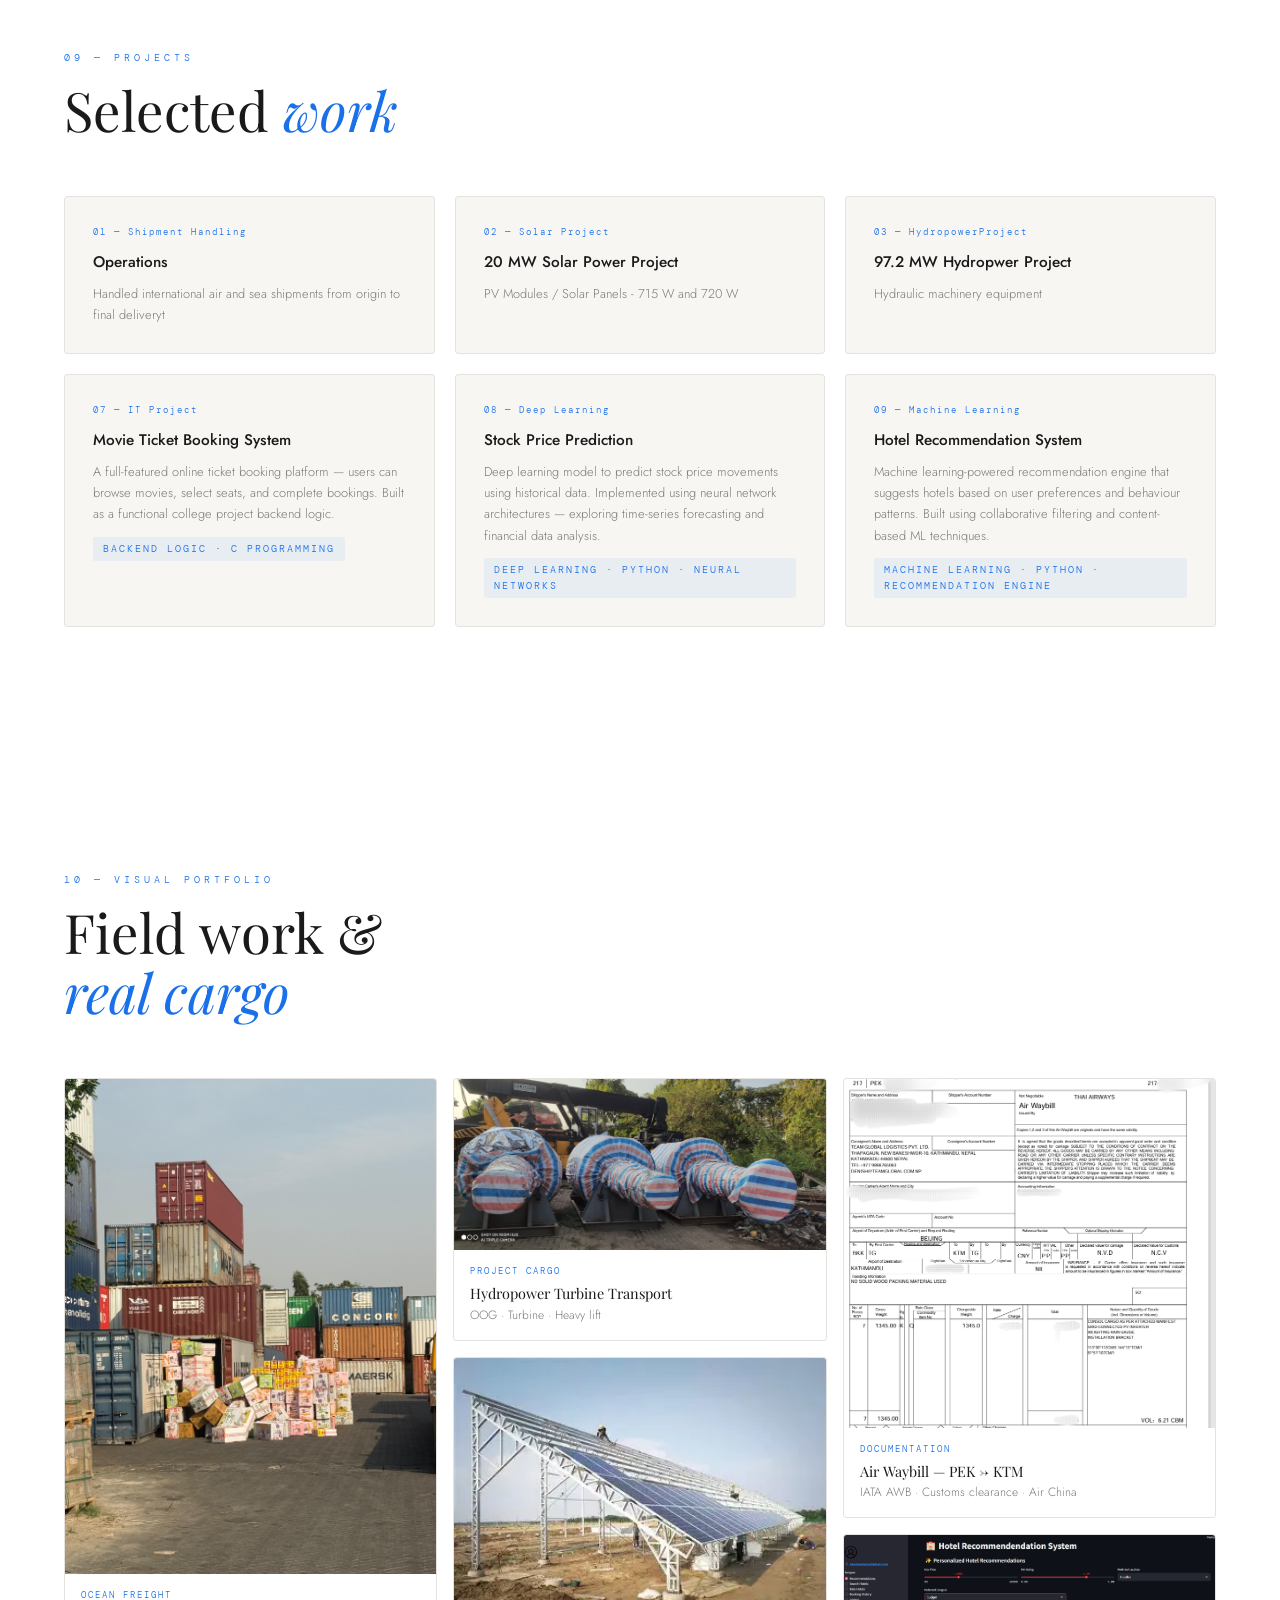
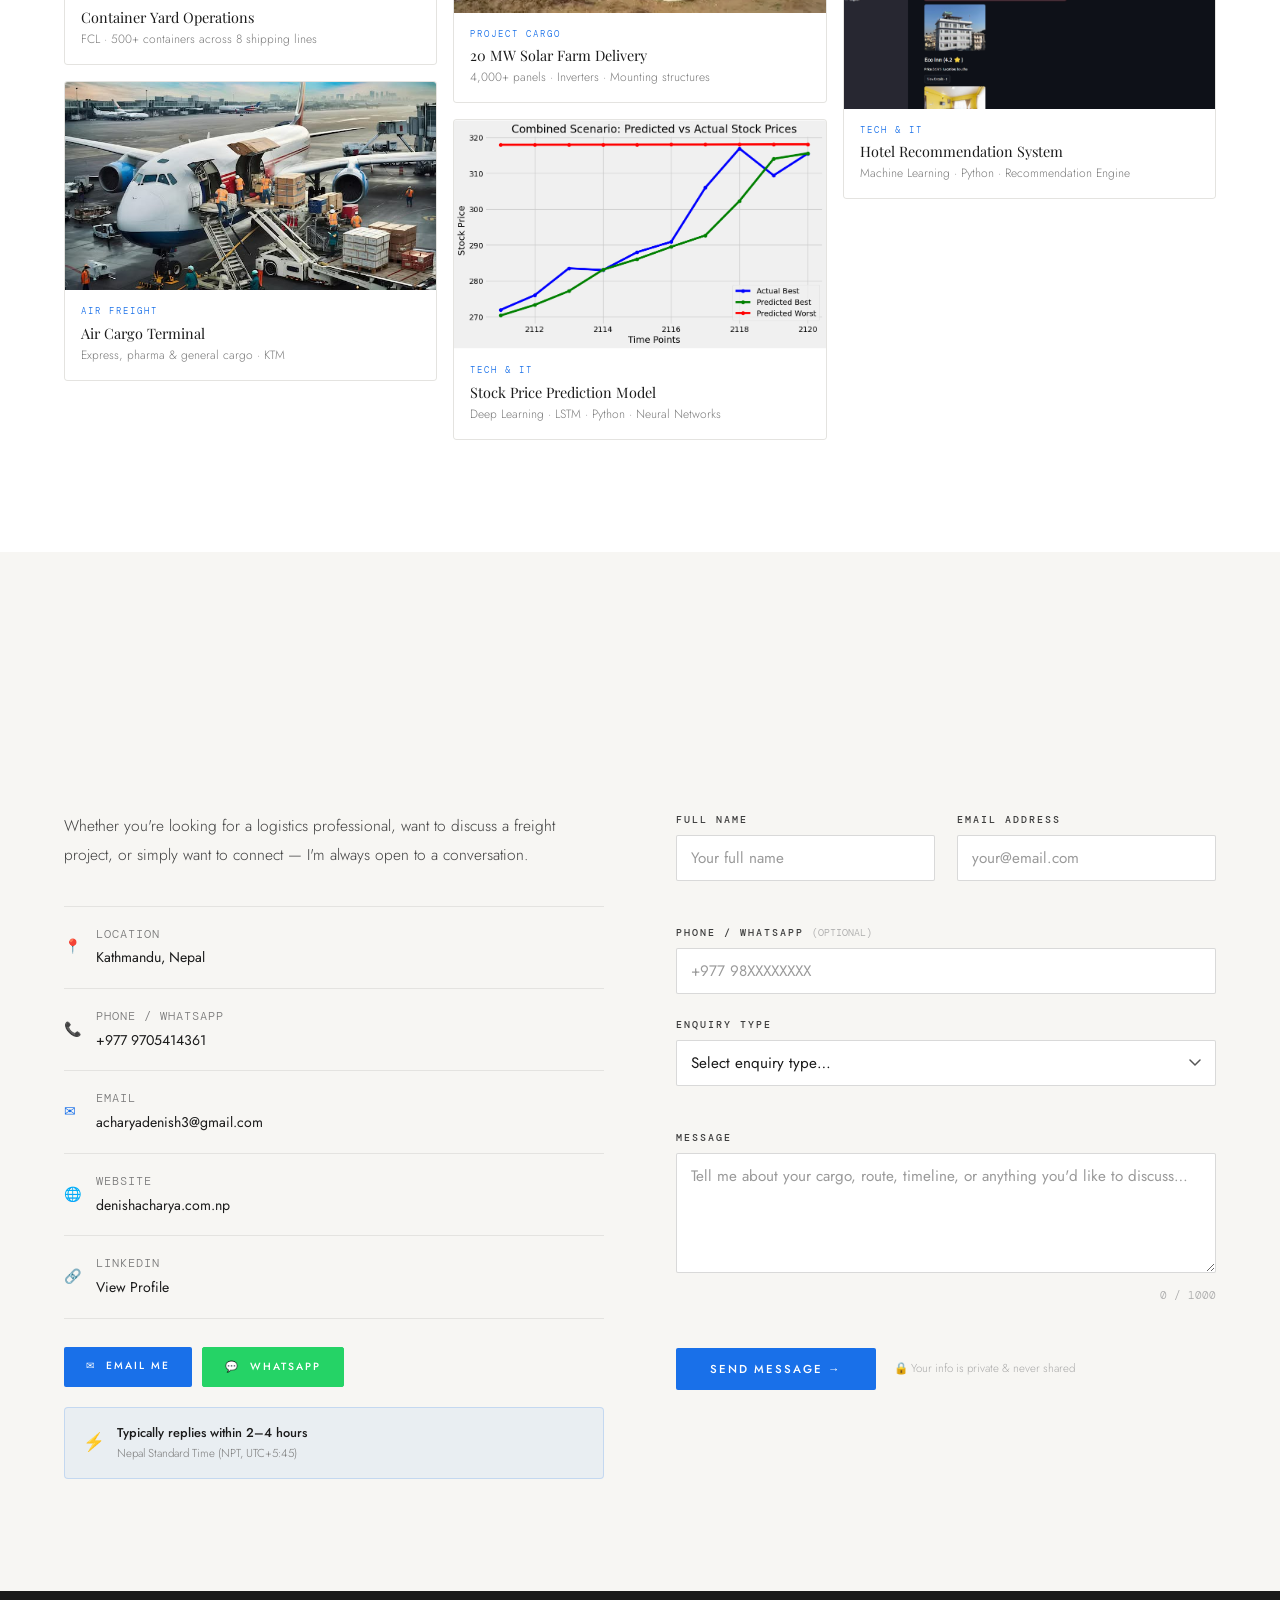
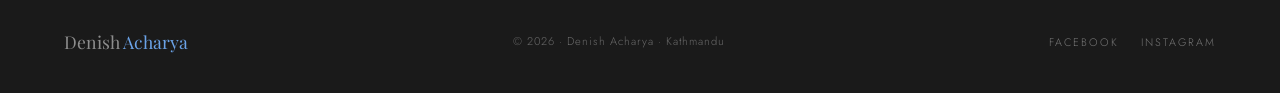
==== commit 21db0053: "Update index.html" ====
--- a/index.html
+++ b/index.html
@@ -2727,7 +2727,7 @@
 
           <!-- Quick actions -->
           <div style="display:flex;gap:10px;justify-content:center;flex-wrap:wrap;margin-bottom:28px;">
-            <a href="https://wa.me/9779867562530" target="_blank"
+            <a href="https://wa.me/9779705414361" target="_blank"
               style="display:inline-flex;align-items:center;gap:8px;padding:10px 20px;background:#25d366;color:#fff;font-size:.7rem;letter-spacing:1.5px;text-transform:uppercase;font-weight:500;border-radius:2px;text-decoration:none;font-family:'Jost',sans-serif;">
               💬 &nbsp;WhatsApp Chat
             </a>
@@ -2816,11 +2816,10 @@
 
   <footer>
     <div class="flogo">Denish <span>Acharya</span></div>
-    <div class="fcopy">© 2026 · denish acharya · Kathmandu</div>
+    <div class="fcopy">© 2026 · Denish Acharya · Kathmandu</div>
     <div class="fsoc">
       <a href="https://www.facebook.com/daynis.acharya" target="_blank">Facebook</a>
       <a href="https://www.instagram.com/daynisacharya/" target="_blank">Instagram</a>
-      <a href="#" target="_blank">LinkedIn</a>
     </div>
   </footer>
 
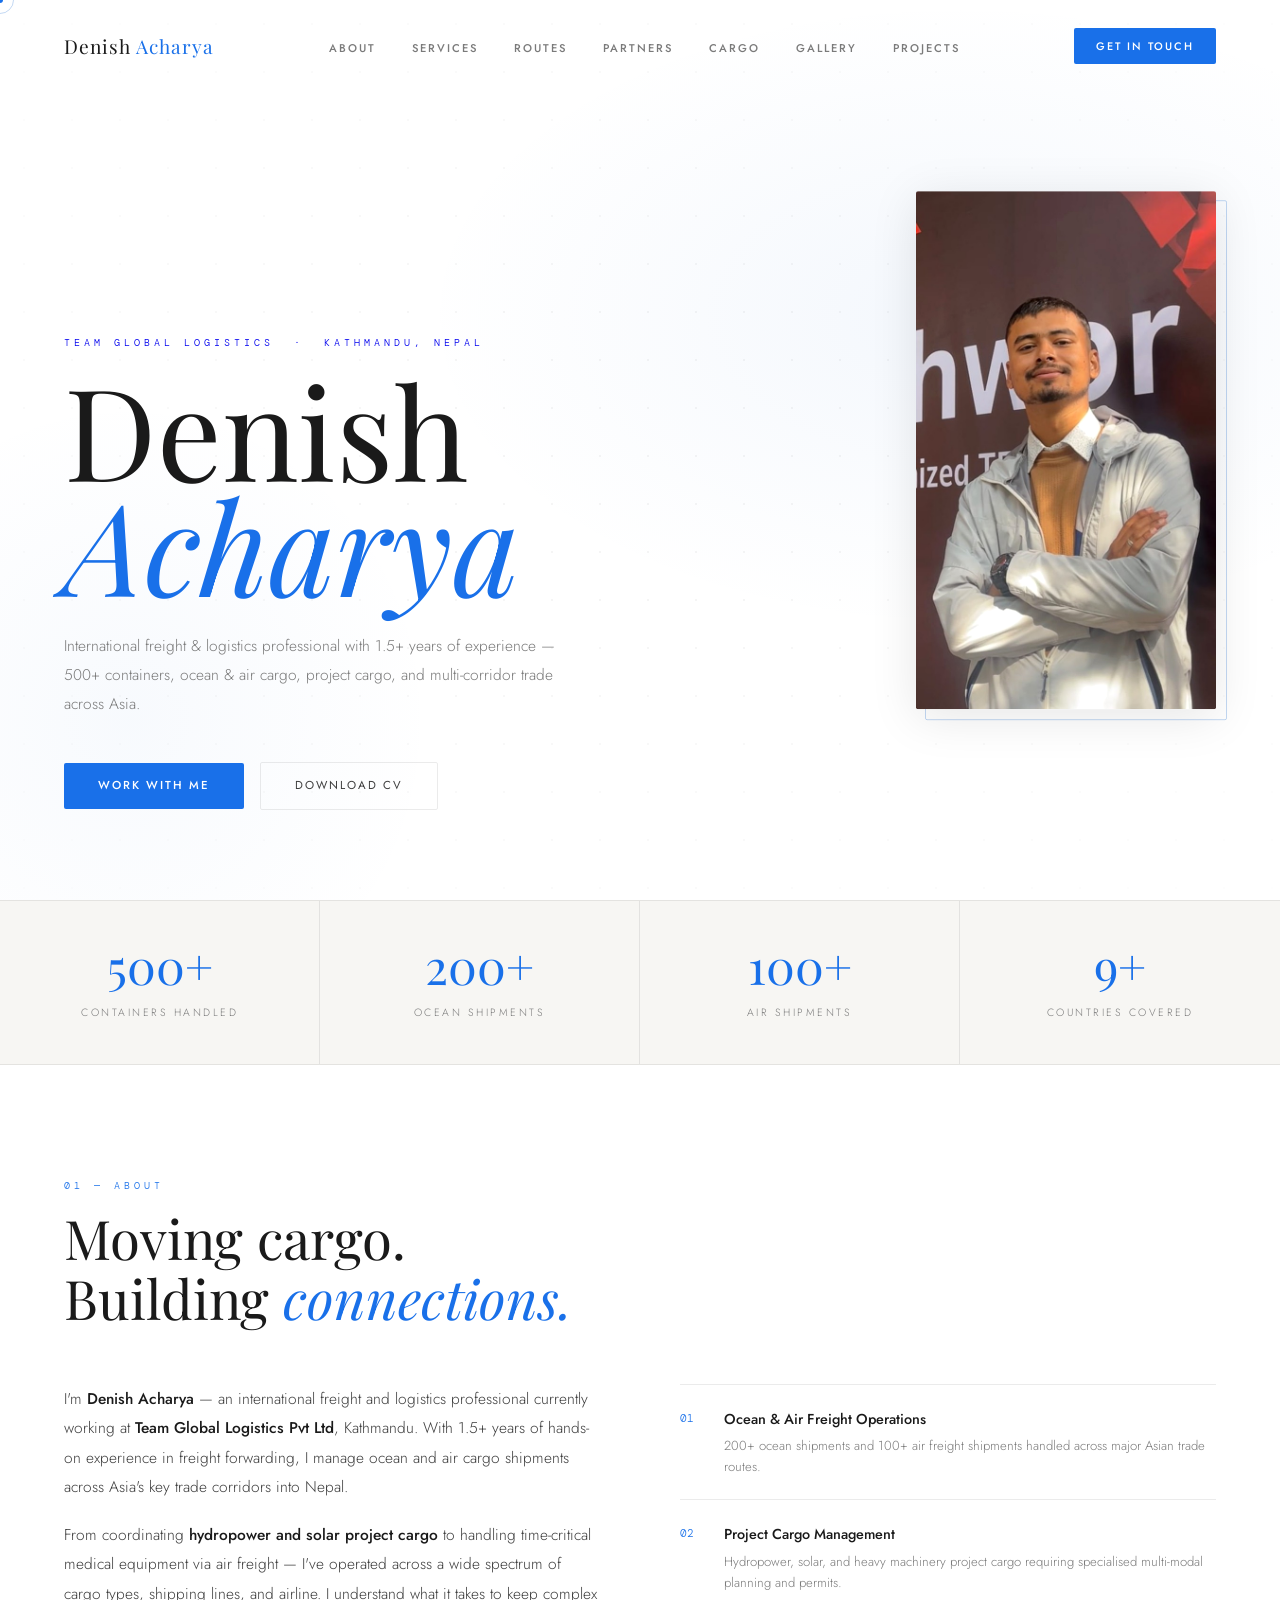
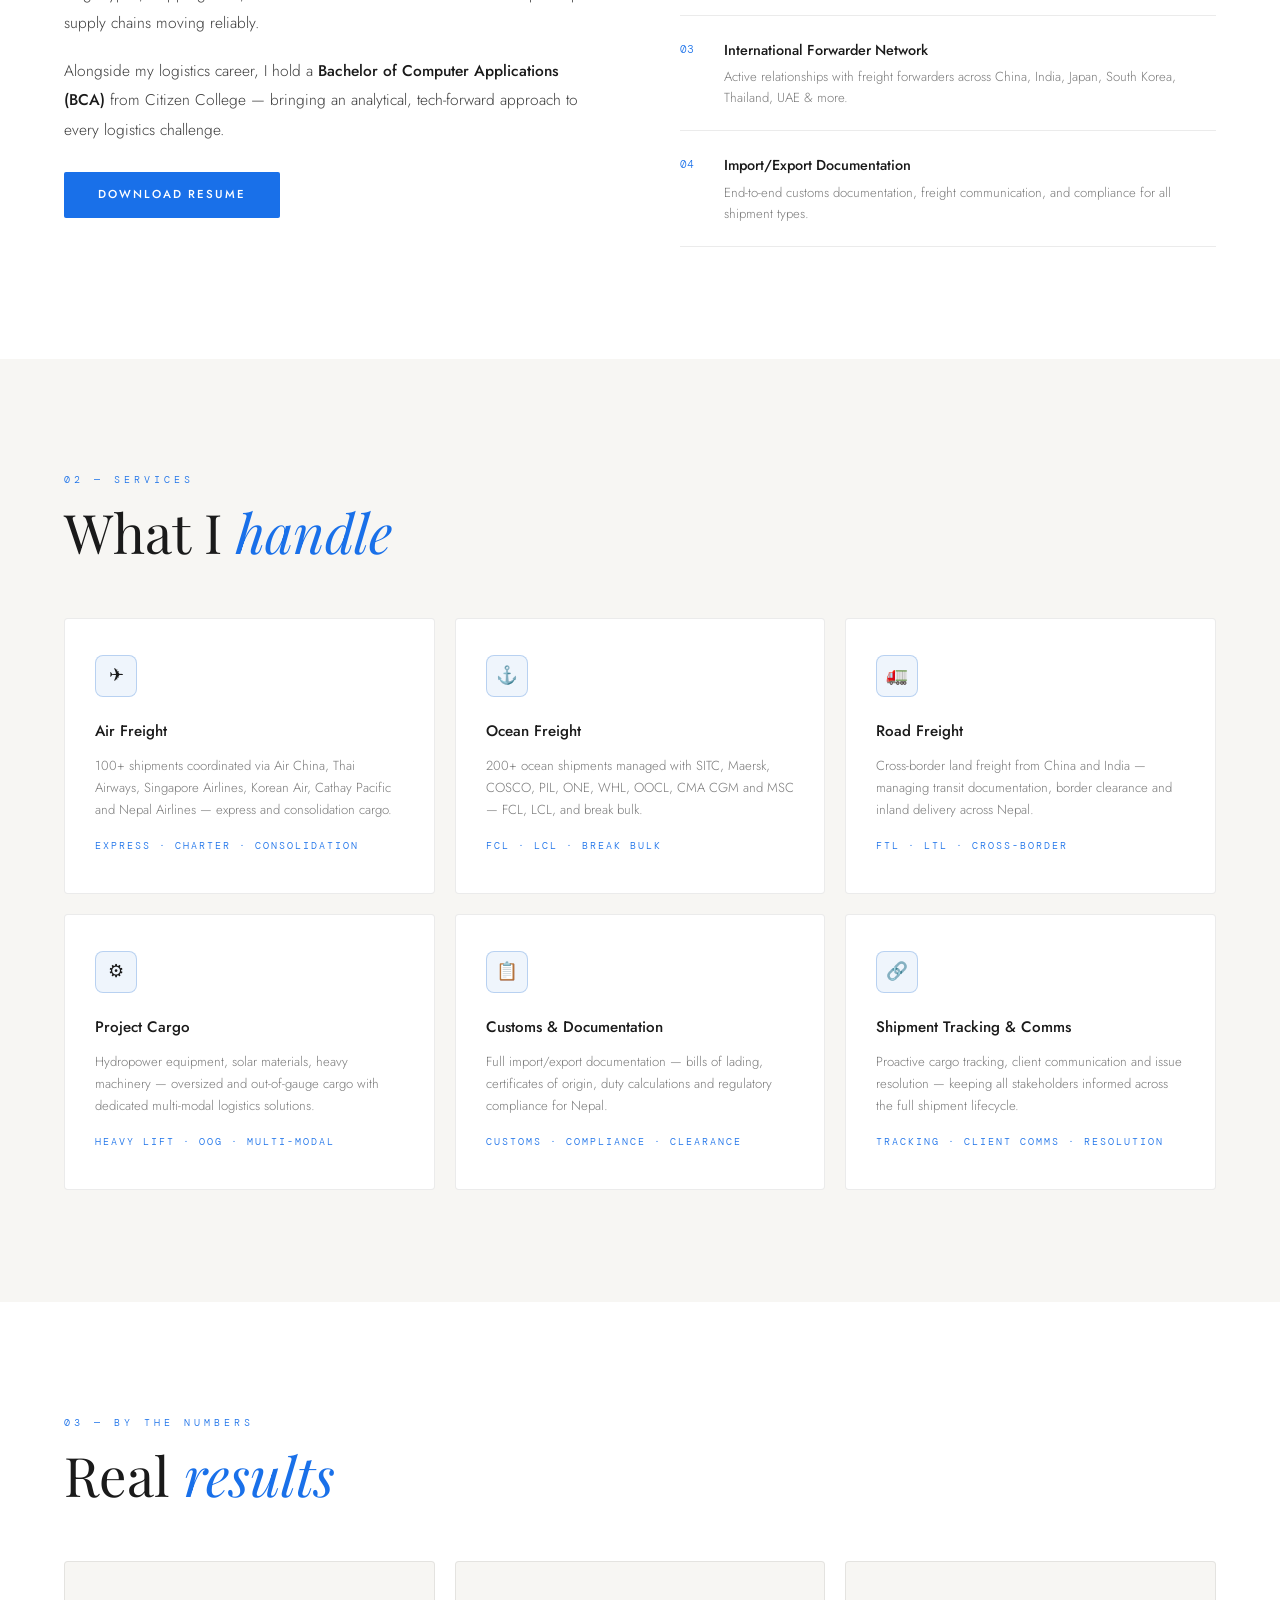
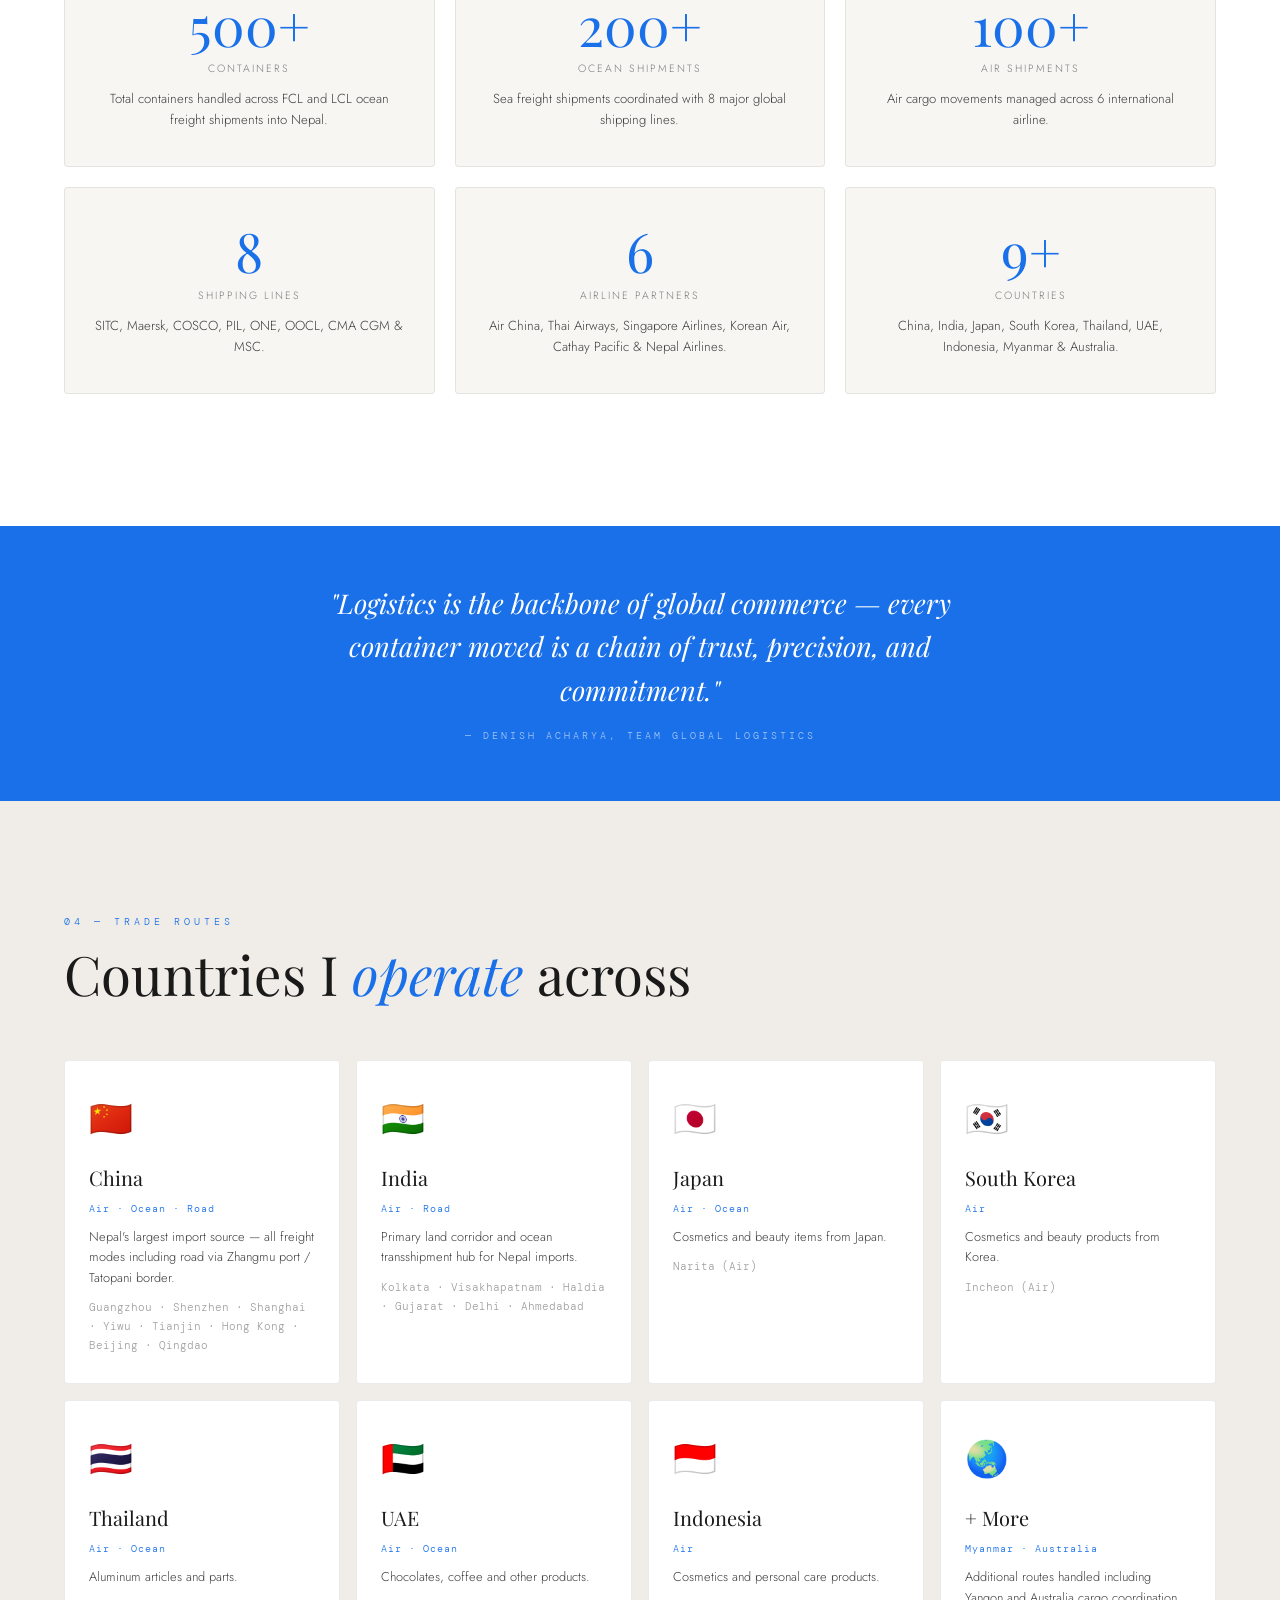
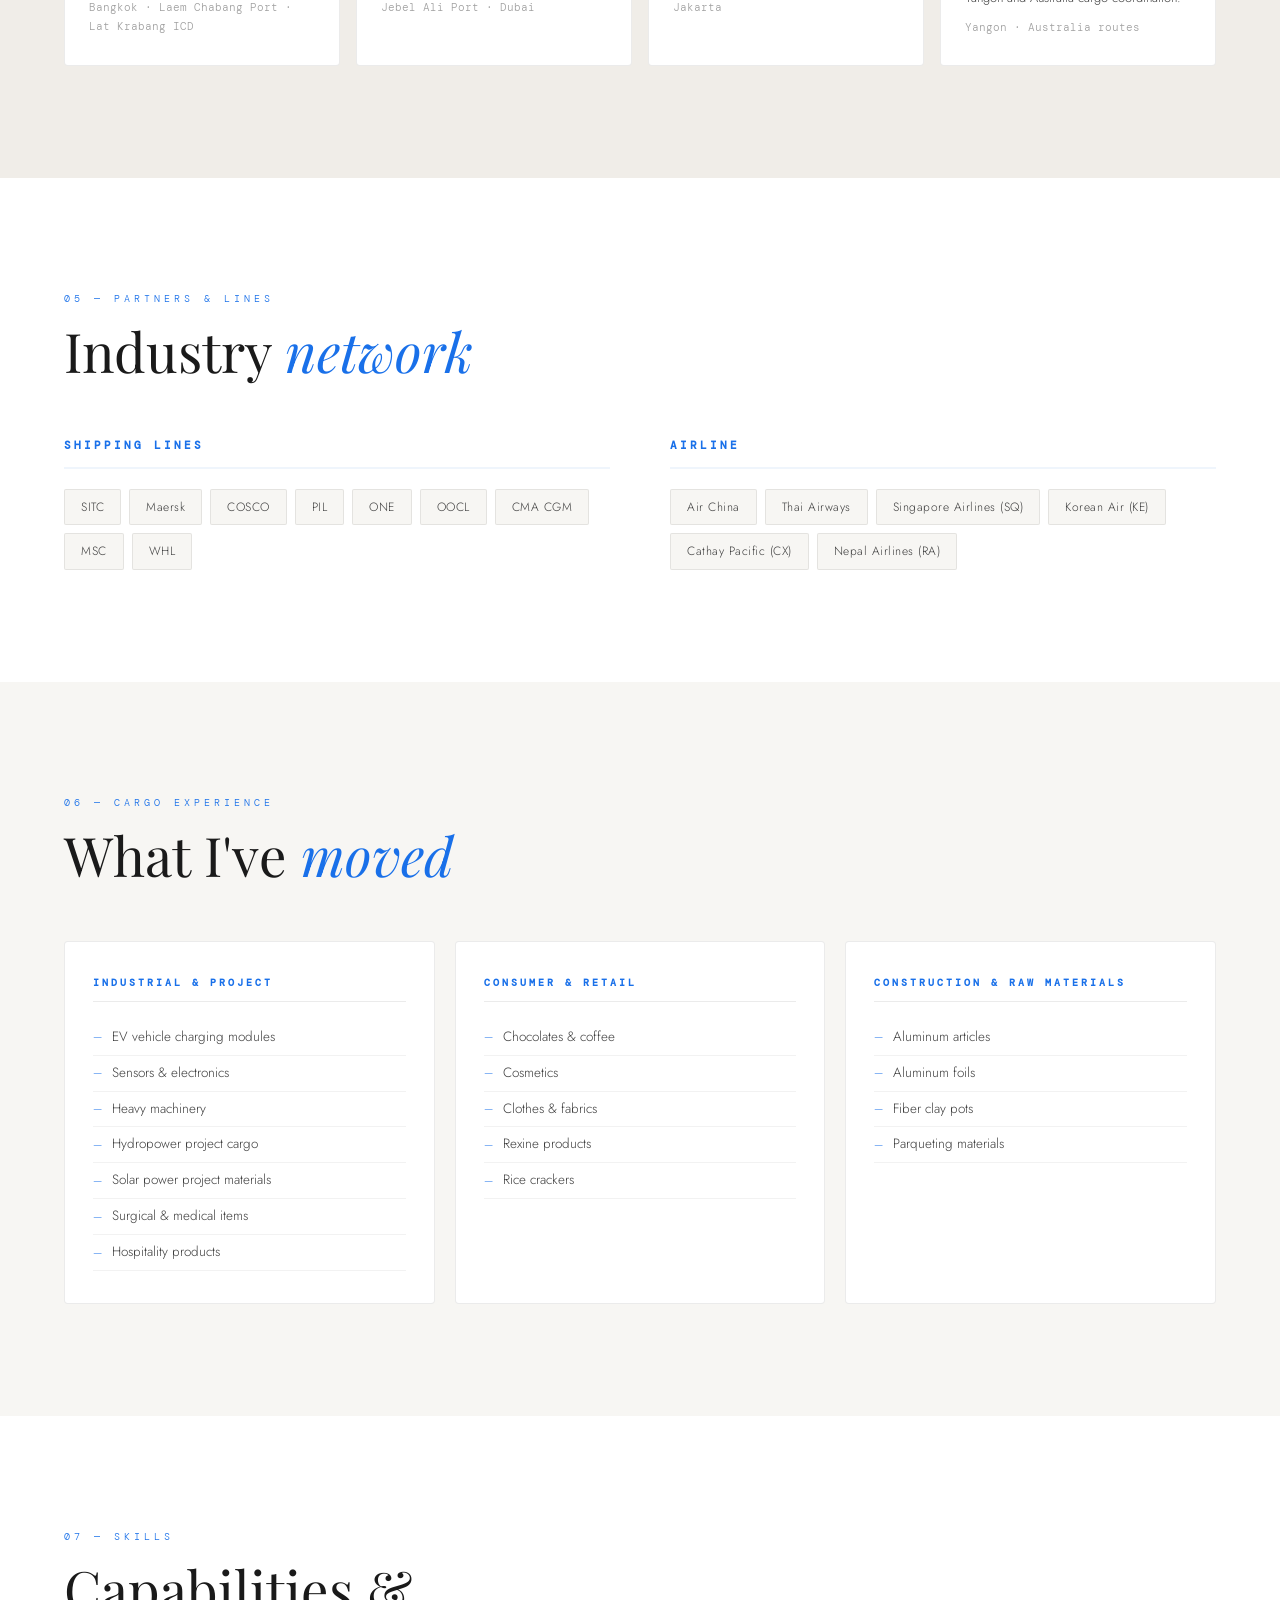
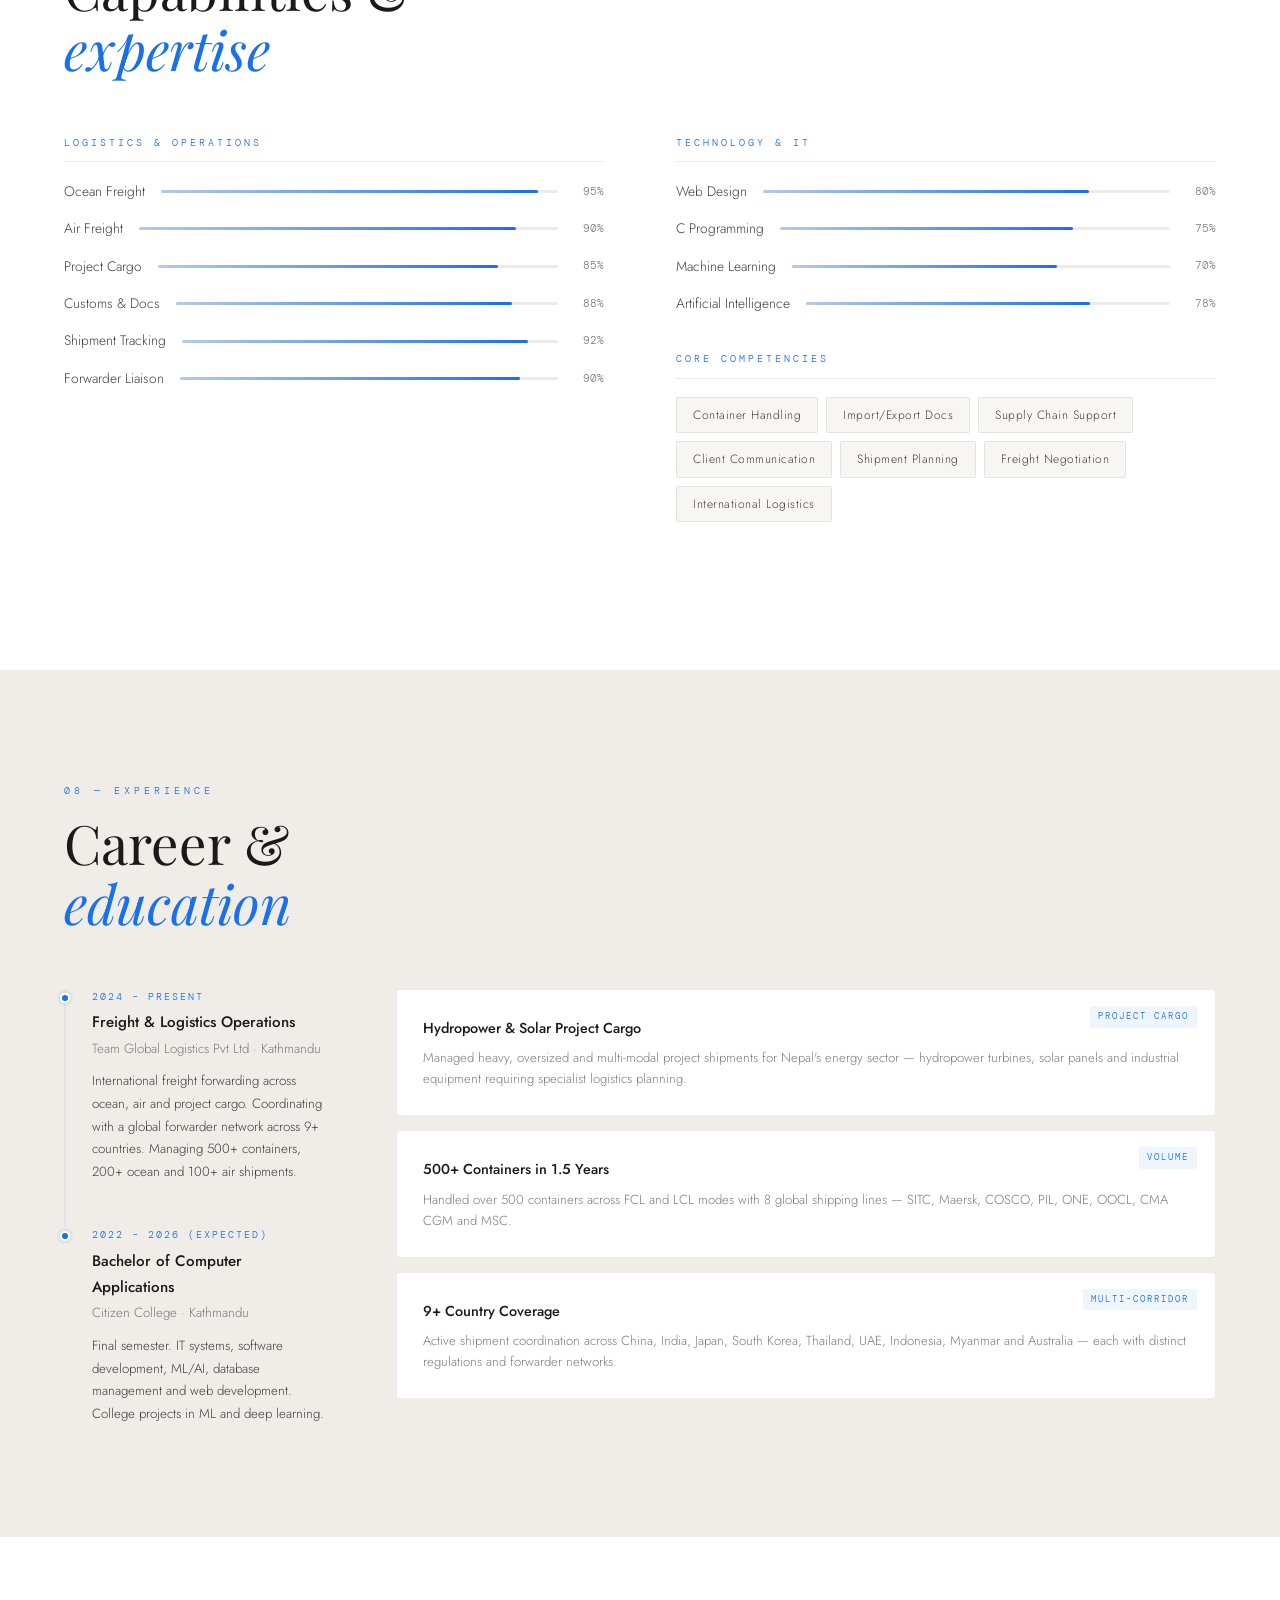
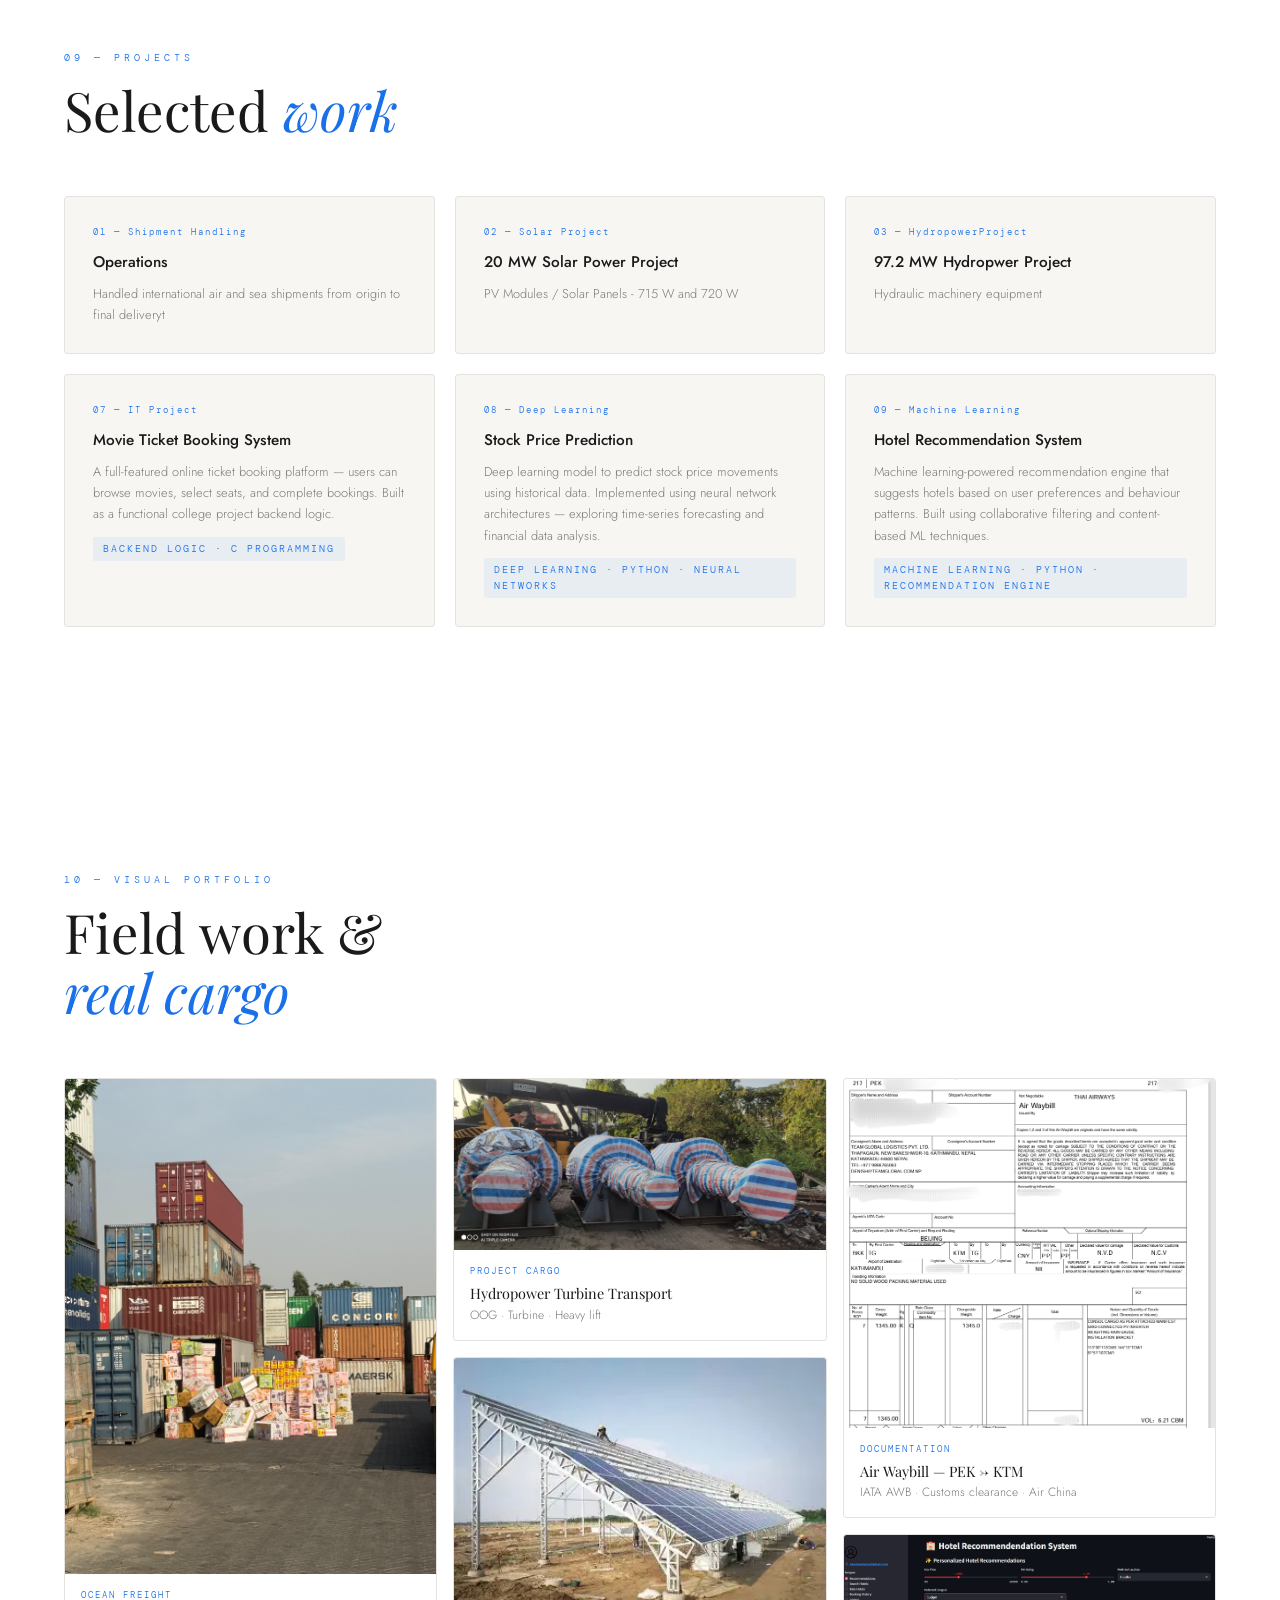
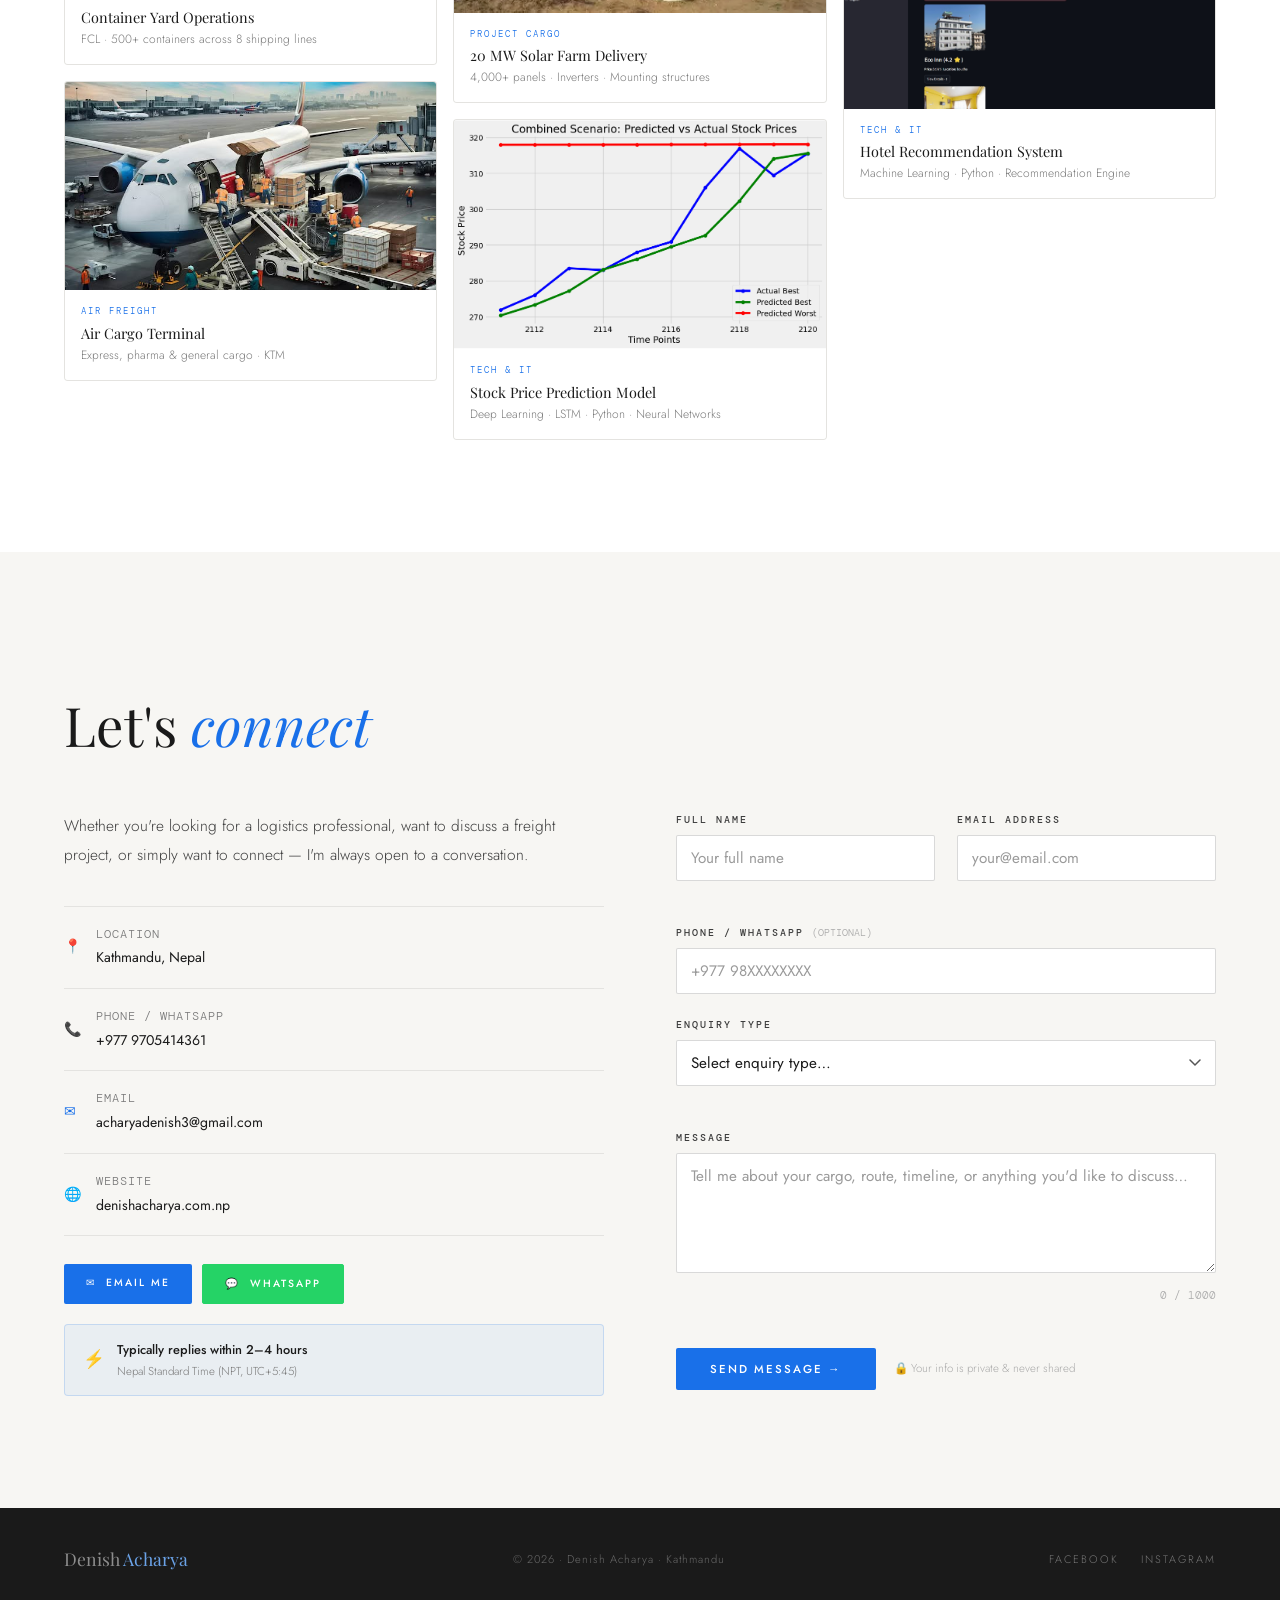
==== commit 6ef042d6: "Update index.html" ====
--- a/index.html
+++ b/index.html
@@ -2660,21 +2660,11 @@
           </div>
         </div>
 
-        <div class="cdet reveal">
-          <span class="cico">🔗</span>
-          <div>
-            <div
-              style="font-size:.72rem;color:var(--muted);margin-bottom:2px;font-family:'DM Mono',monospace;letter-spacing:1px;text-transform:uppercase;">
-              LinkedIn</div>
-            <a href="#" target="_blank" style="color:#1a1a1a;font-weight:400;">View Profile</a>
-          </div>
-        </div>
-
         <!-- Quick-reach buttons -->
         <div class="reveal" style="display:flex;gap:10px;flex-wrap:wrap;margin-top:28px;">
           <a href="mailto:acharyadenish3@gmail.com" class="btn-p" style="font-size:.65rem;padding:10px 22px;">✉
             &nbsp;Email Me</a>
-          <a href="https://wa.me/9779867562530?text=Hi%20Denish%2C%20I%20found%20your%20portfolio%20and%20would%20like%20to%20connect."
+          <a href="https://wa.me/9779705414361?text=Hi%20Denish%2C%20I%20found%20your%20portfolio%20and%20would%20like%20to%20connect."
             target="_blank"
             style="display:inline-block;padding:10px 22px;background:#25d366;color:#fff;font-size:.65rem;letter-spacing:2px;text-transform:uppercase;font-weight:500;border-radius:2px;text-decoration:none;border:1px solid #25d366;transition:background .3s;">💬
             &nbsp;WhatsApp</a>
